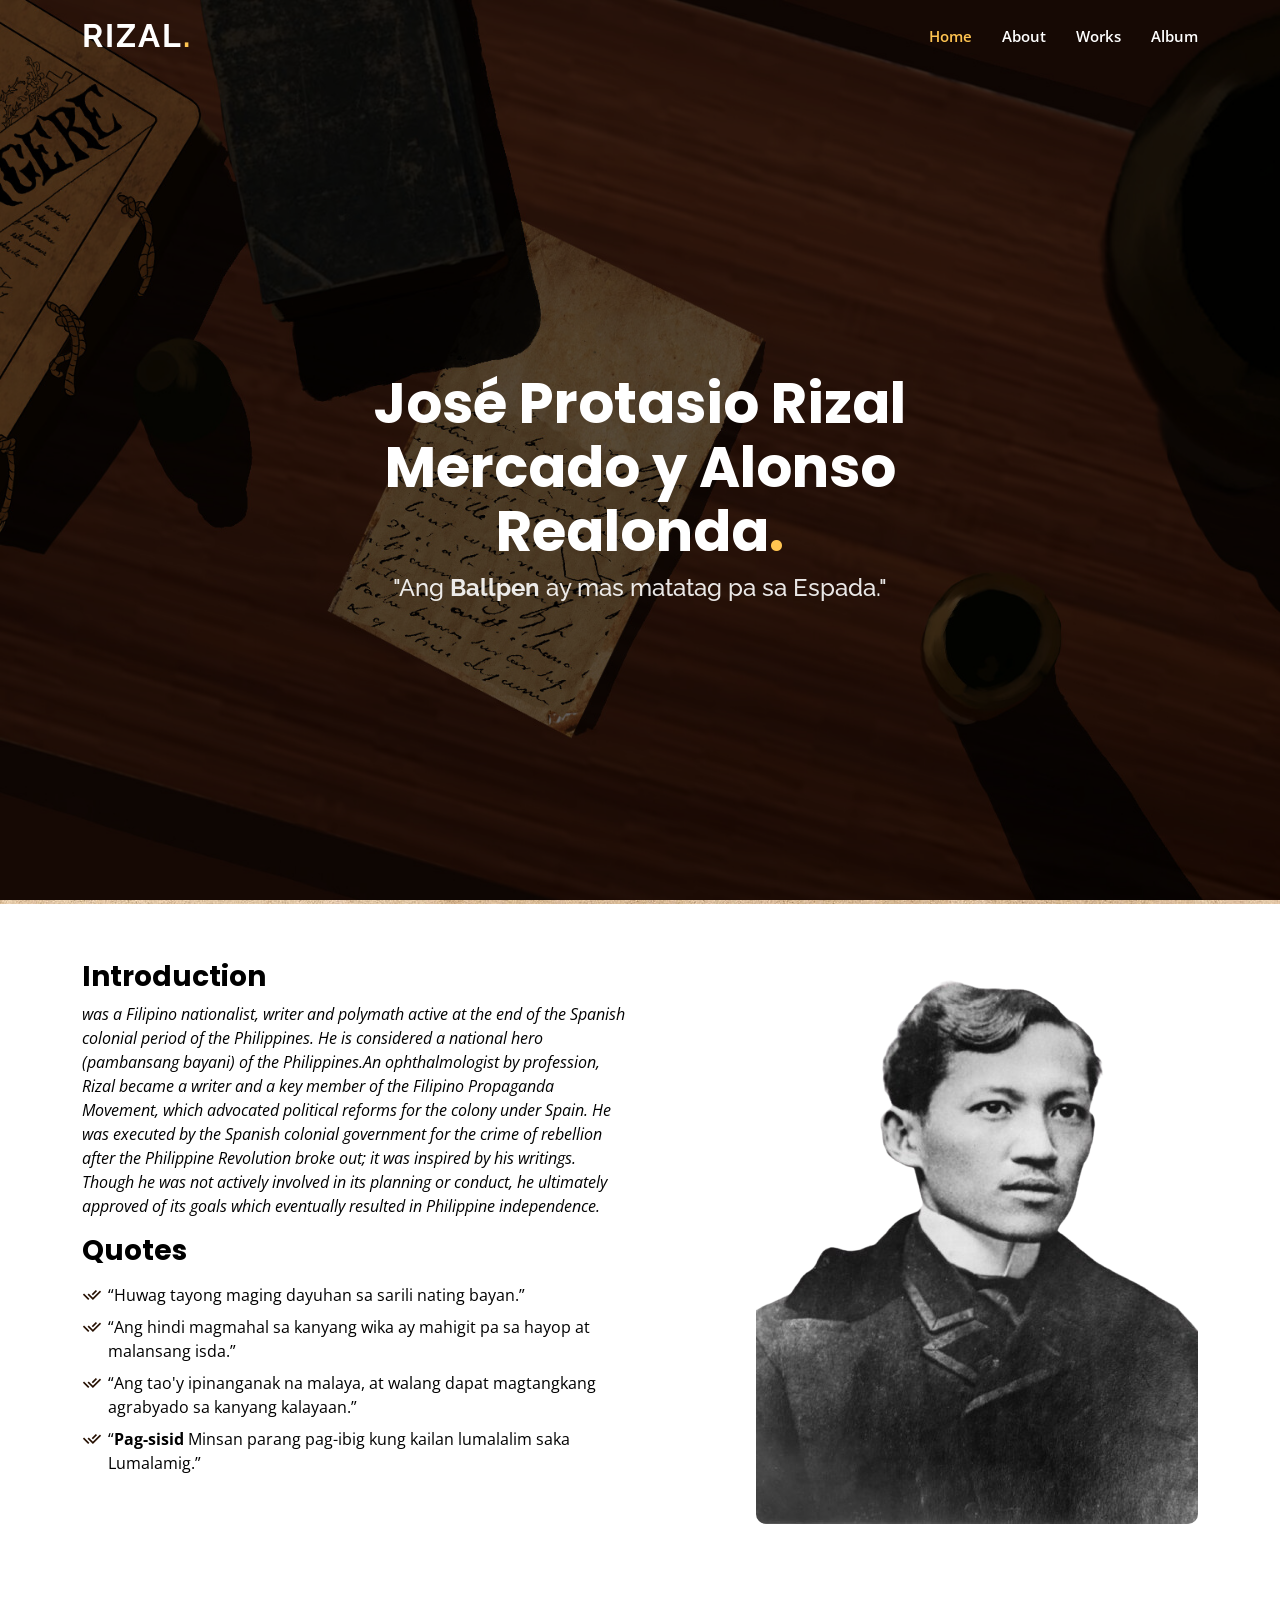
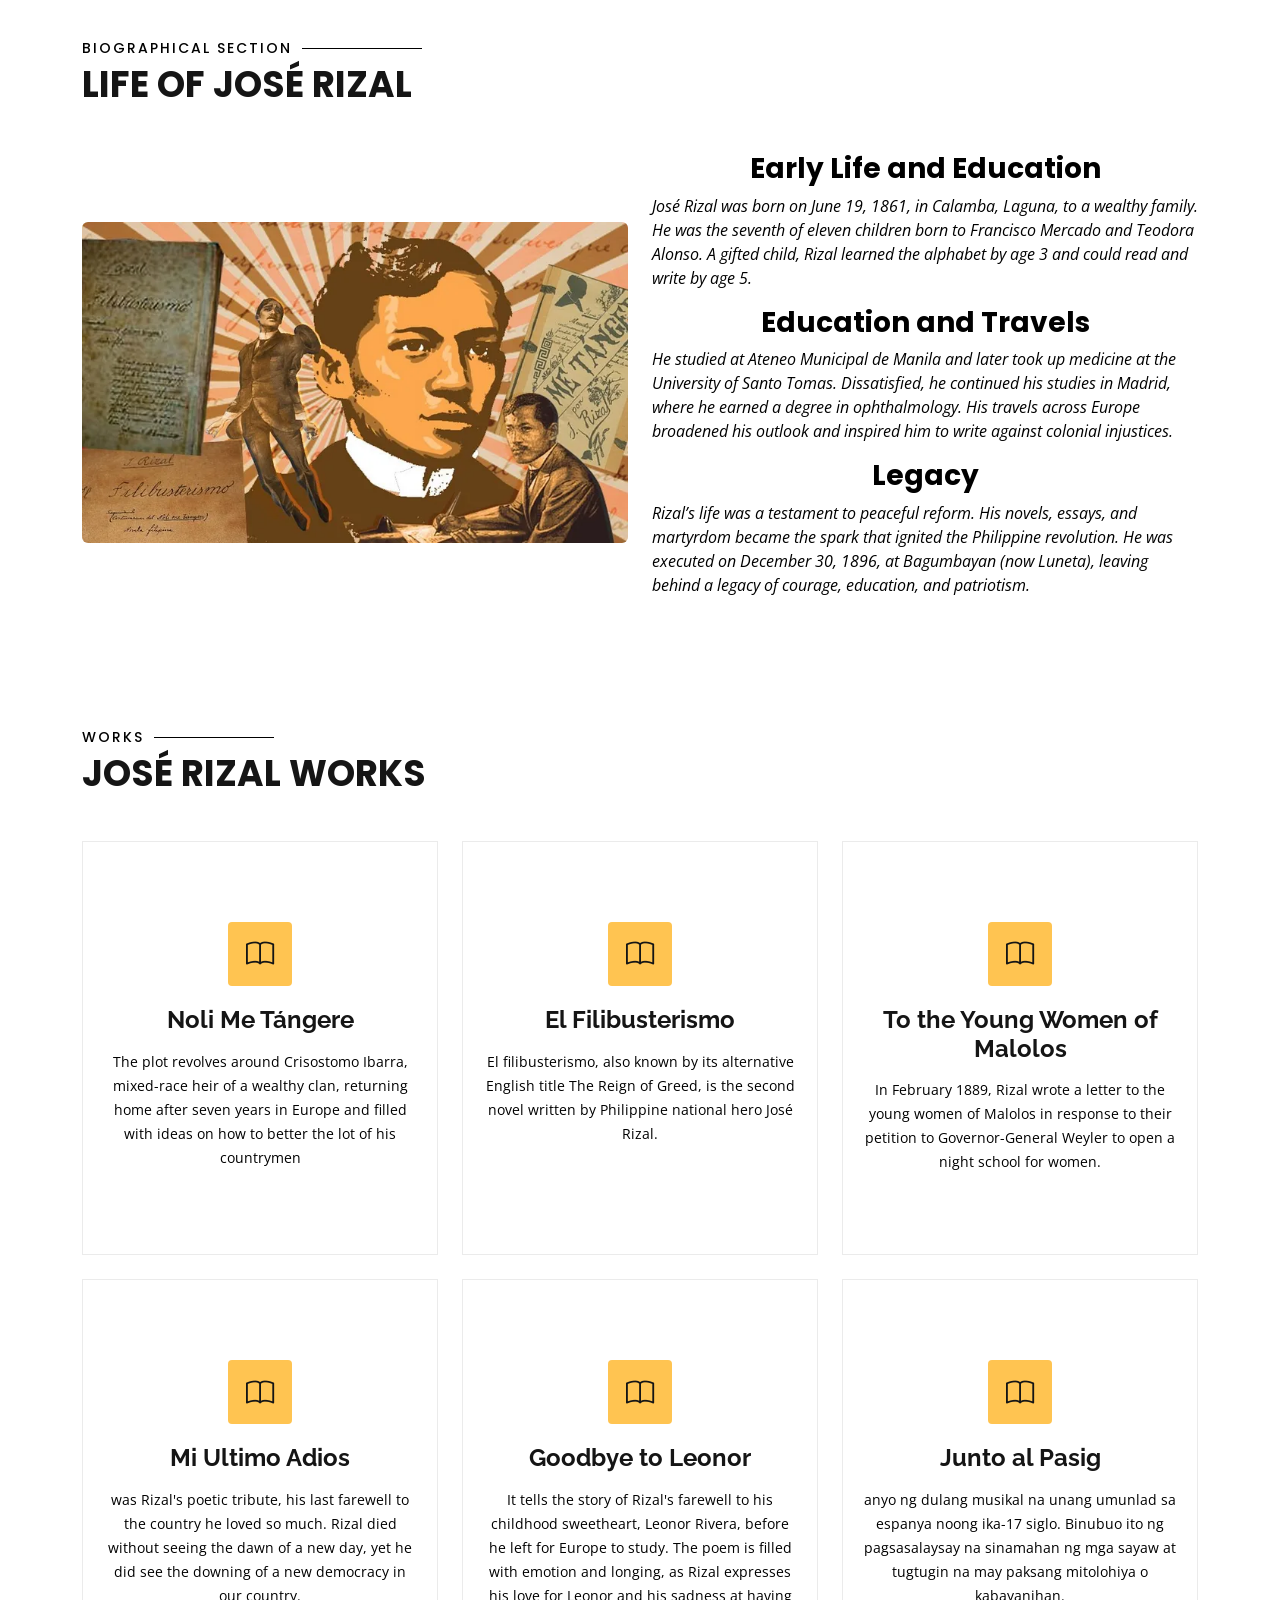
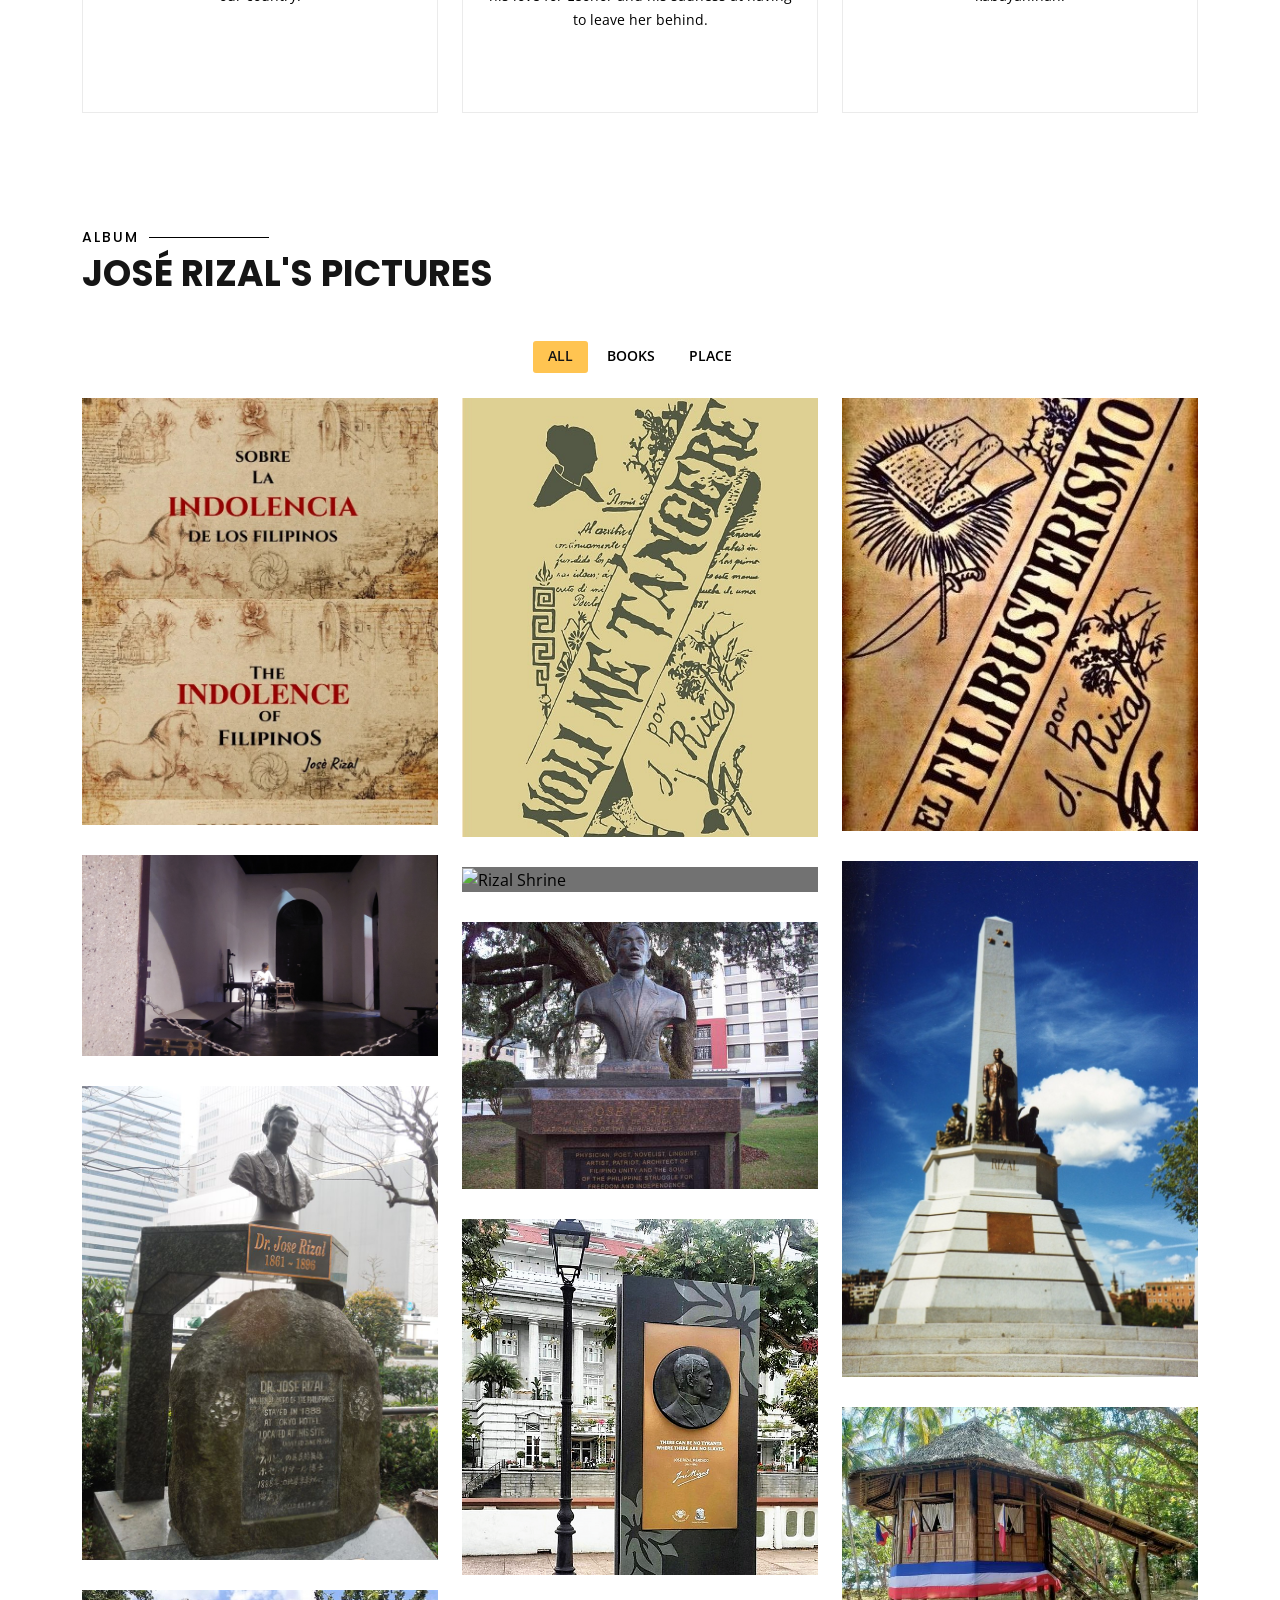
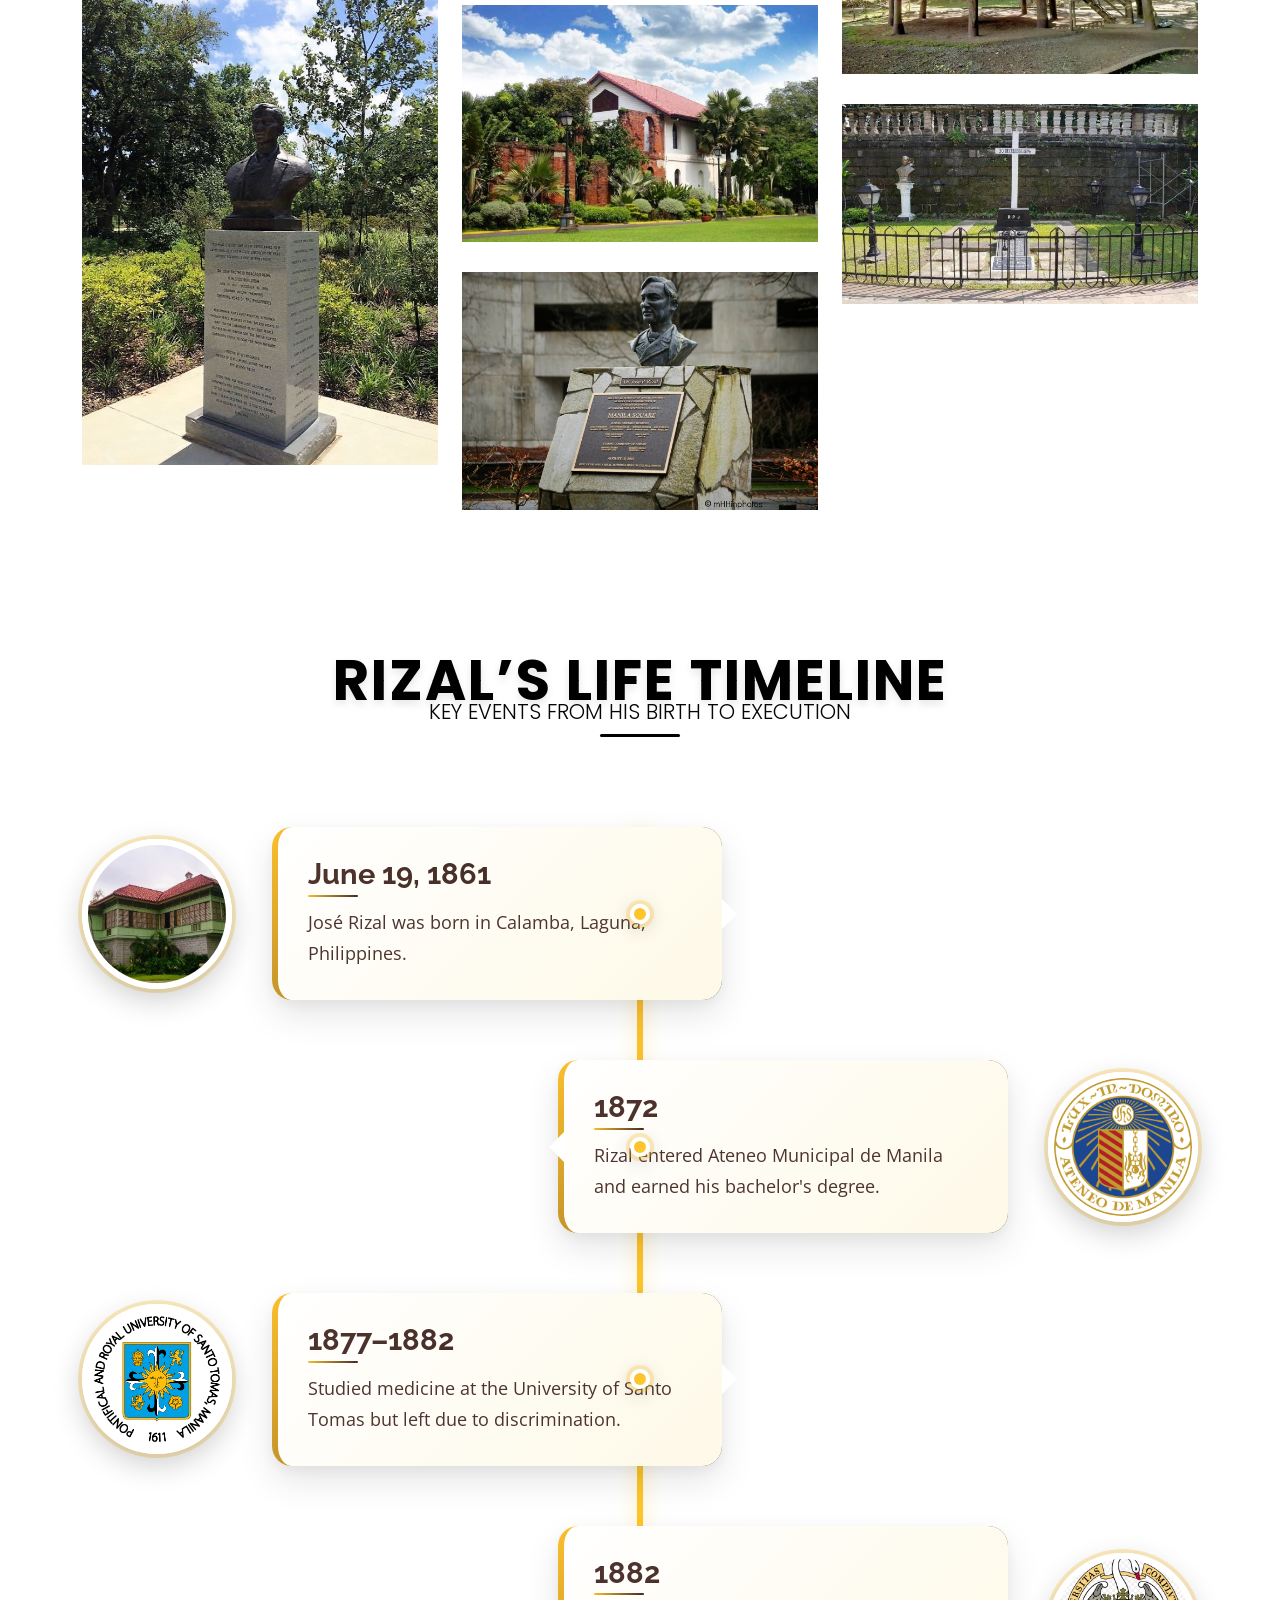
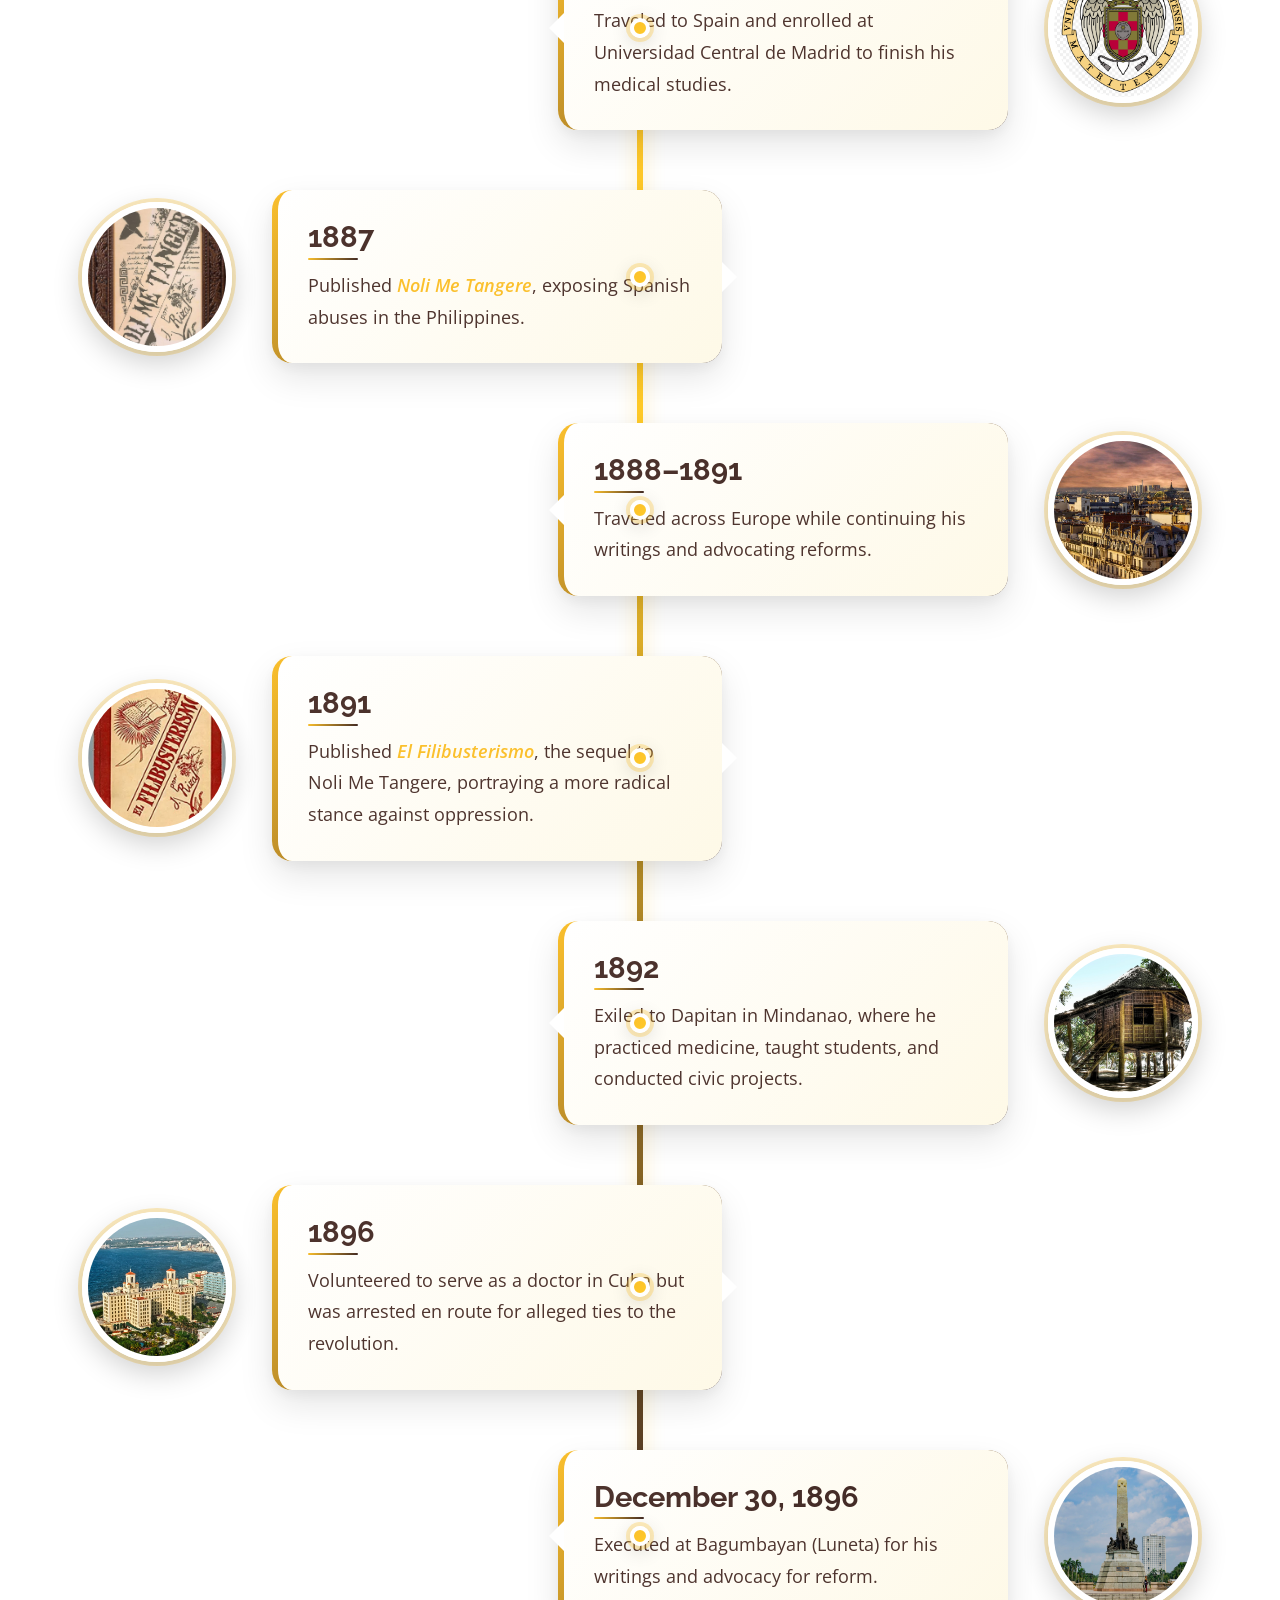
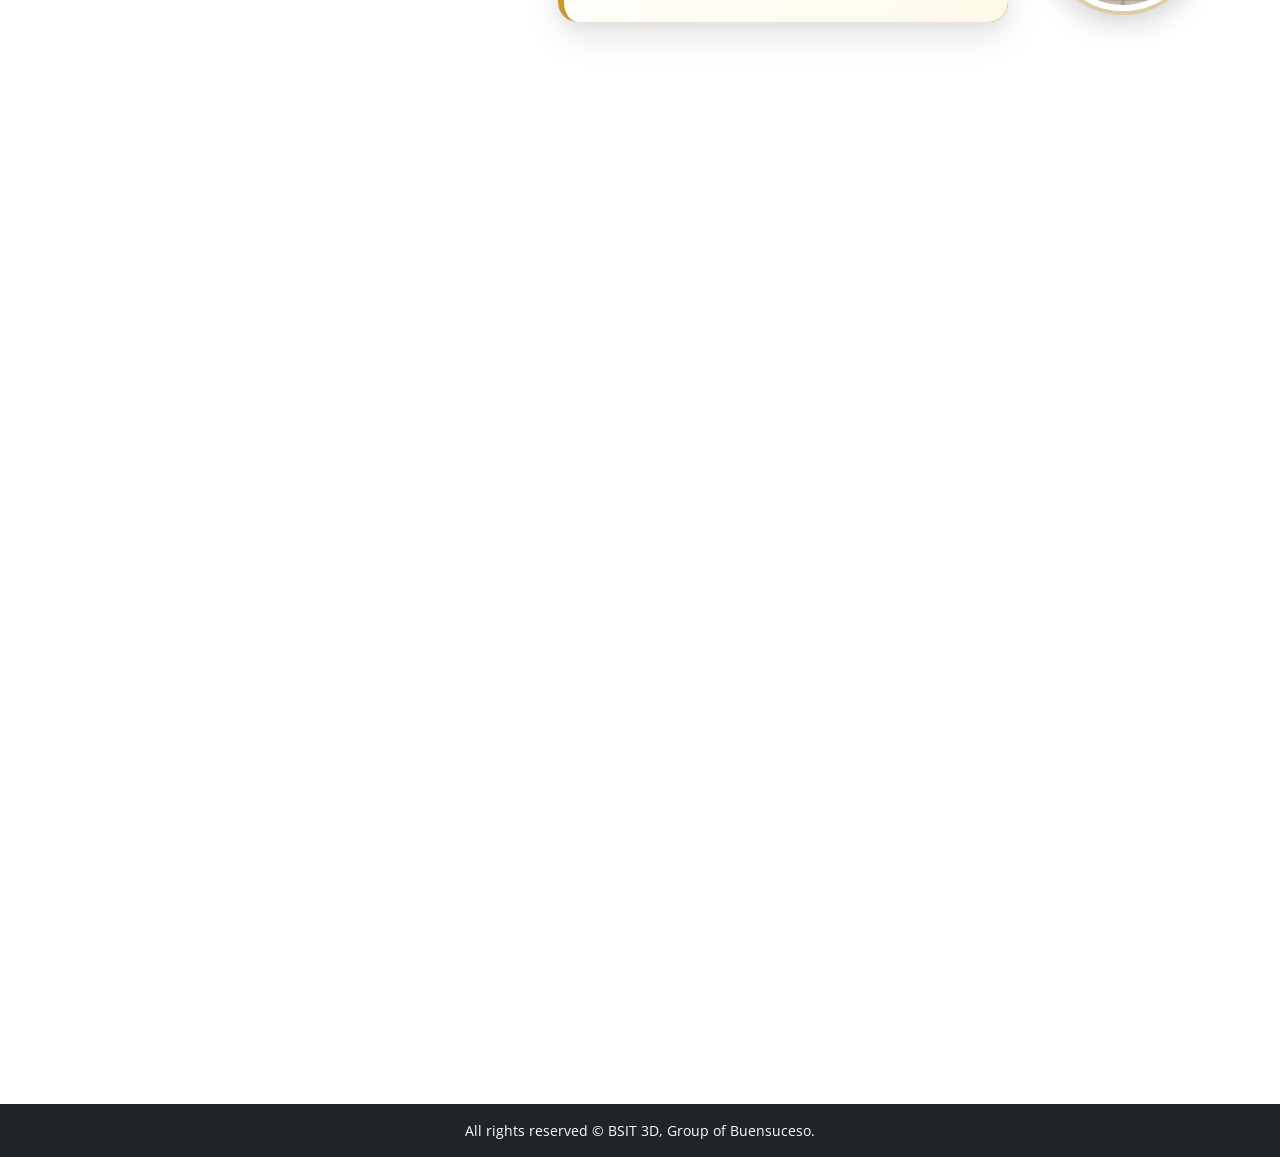
==== index.html @ 0075ffbb "ferdabol" ====
<!DOCTYPE html>
<html lang="en">

<head>
  <meta charset="utf-8">
  <meta content="width=device-width, initial-scale=1.0" name="viewport">

  <title>Rizal</title>
  <meta content="" name="description">
  <meta content="" name="keywords">

  <!-- Favicons -->
  <link href="assets/img/favicon.png" rel="icon">
  <link href="assets/img/apple-touch-icon.png" rel="apple-touch-icon">

  <!-- Google Fonts -->
  <link href="https://fonts.googleapis.com/css?family=Open+Sans:300,300i,400,400i,600,600i,700,700i|Raleway:300,300i,400,400i,500,500i,600,600i,700,700i|Poppins:300,300i,400,400i,500,500i,600,600i,700,700i" rel="stylesheet">

  <!-- Vendor CSS Files -->
  <link href="assets/vendor/aos/aos.css" rel="stylesheet">
  <link href="assets/vendor/bootstrap/css/bootstrap.min.css" rel="stylesheet">
  <link href="assets/vendor/bootstrap-icons/bootstrap-icons.css" rel="stylesheet">
  <link href="assets/vendor/boxicons/css/boxicons.min.css" rel="stylesheet">
  <link href="assets/vendor/glightbox/css/glightbox.min.css" rel="stylesheet">
  <link href="assets/vendor/remixicon/remixicon.css" rel="stylesheet">
  <link href="assets/vendor/swiper/swiper-bundle.min.css" rel="stylesheet">

  <!-- Template Main CSS File -->
  <link href="assets/css/style.css" rel="stylesheet">

 
</head>

<body>

  <!-- ======= Header ======= -->
  <header id="header" class="fixed-top ">
    <div class="container d-flex align-items-center justify-content-lg-between">

      <h1 class="logo me-auto me-lg-0"><a href="index.html">Rizal<span>.</span></a></h1>
      <!-- Uncomment below if you prefer to use an image logo -->
      <!-- <a href="index.html" class="logo me-auto me-lg-0"><img src="assets/img/logo.png" alt="" class="img-fluid"></a>-->

      <nav id="navbar" class="navbar order-last order-lg-0">
        <ul>
          <li><a class="nav-link scrollto active" href="#hero">Home</a></li>
          <li><a class="nav-link scrollto" href="#about">About</a></li>
          <li><a class="nav-link scrollto" href="#services">Works</a></li>
          <li><a class="nav-link scrollto " href="#portfolio">Album</a></li>
        </ul>
        <i class="bi bi-list mobile-nav-toggle"></i>
      </nav><!-- .navbar -->
    </div>
  </header><!-- End Header -->

  <!-- ======= Hero Section ======= -->
  <section id="hero" class="d-flex align-items-center justify-content-center">
    <div class="container" data-aos="fade-up">

      <div class="row justify-content-center" data-aos="fade-up" data-aos-delay="150">
        <div class="col-xl-6 col-lg-8">
          <h1>José Protasio Rizal Mercado y Alonso Realonda<span>.</span></h1>
          <h2>"Ang <strong>Ballpen</strong> ay mas matatag pa sa Espada."</h2>
        </div>
      </div>

      
  </section><!-- End Hero -->

  <main id="main">

    <!-- ======= About Section ======= -->
    <section id="about" class="about">
      <div class="container" data-aos="fade-up">

        <div class="row">
          <div class="col-lg-6 order-1 order-lg-2 about-img" data-aos="fade-left" data-aos-delay="100">
            <img src="assets/img/RIZZal.png" class="img-fluid" alt="">
          </div>
          <div class="col-lg-6 pt-4 pt-lg-0 order-2 order-lg-1 content" data-aos="fade-right" data-aos-delay="100">
            <h3>Introduction</h3>
            <p class="fst-italic">
              was a Filipino nationalist, writer and polymath active at the end of the Spanish colonial period of the Philippines. He is considered a national hero (pambansang bayani) of the Philippines.An ophthalmologist by profession, Rizal became a writer and a key member of the Filipino Propaganda Movement, which advocated political reforms for the colony under Spain.

He was executed by the Spanish colonial government for the crime of rebellion after the Philippine Revolution broke out; it was inspired by his writings. Though he was not actively involved in its planning or conduct, he ultimately approved of its goals which eventually resulted in Philippine independence.
            <h3>Quotes</h3>
</p>
            <ul>
              <li><i class="ri-check-double-line"></i> “Huwag tayong maging dayuhan sa sarili nating bayan.”</li>
              <li><i class="ri-check-double-line"></i> “Ang hindi magmahal sa kanyang wika ay mahigit pa sa hayop at malansang isda.”</li>
              <li><i class="ri-check-double-line"></i> “Ang tao'y ipinanganak na malaya, at walang dapat magtangkang agrabyado sa kanyang kalayaan.”</li>
              <li><i class="ri-check-double-line"></i> “<strong>Pag-sisid</strong> Minsan parang pag-ibig kung kailan lumalalim saka Lumalamig.”</li>
            </ul>
           
          </div>
        </div>

      </div>
    </section><!-- End About Section -->
    <section id="biography" class="biography">
  <div class="container" data-aos="fade-up">

    <div class="section-title">
      <h2>Biographical Section</h2>
      <p>Life of José Rizal</p>
    </div>

    <div class="row align-items-center">
      <div class="col-lg-6" data-aos="fade-right" data-aos-delay="100">
        <img src="assets/img/rezal.webp" class="img-fluid rounded shadow;" style="margin-right:300px;">
      </div>
      <div class="col-lg-6 pt-4 pt-lg-0 content" data-aos="fade-left" data-aos-delay="200">
        <h3 class="h3font">Early Life and Education</h3>
        <p class="fst-italic">
          José Rizal was born on June 19, 1861, in Calamba, Laguna, to a wealthy family. He was the seventh of eleven children born to Francisco Mercado and Teodora Alonso. A gifted child, Rizal learned the alphabet by age 3 and could read and write by age 5.
        </p>

        <h3  class="h3font">Education and Travels</h3>
        <p class="fst-italic">
          He studied at Ateneo Municipal de Manila and later took up medicine at the University of Santo Tomas. Dissatisfied, he continued his studies in Madrid, where he earned a degree in ophthalmology. His travels across Europe broadened his outlook and inspired him to write against colonial injustices.
        </p>

        <h3  class="h3font" >Legacy</h3>
        <p class="fst-italic">
          Rizal’s life was a testament to peaceful reform. His novels, essays, and martyrdom became the spark that ignited the Philippine revolution. He was executed on December 30, 1896, at Bagumbayan (now Luneta), leaving behind a legacy of courage, education, and patriotism.
        </p>
      </div>
    </div>
  </div>
</section><!-- End Biography Section -->

    <!-- ======= Clients Section ======= -->
    <!-- End Clients Section -->

    <!-- ======= Features Section ======= -->
   

    <!-- ======= Services Section ======= -->
    <section id="services" class="services">
      <div class="container" data-aos="fade-up">

        <div class="section-title">
          <h2>Works</h2>
          <p>José Rizal Works</p>
        </div>

        <div class="row">
          <div class="col-lg-4 col-md-6 d-flex align-items-stretch" data-aos="zoom-in" data-aos-delay="100">
            <div class="icon-box">
              <div class="icon"><i class="bi bi-book"></i></div>
              <h4><a href="">Noli Me Tángere</a></h4>
              <p>The plot revolves around Crisostomo Ibarra, mixed-race heir of a wealthy clan, returning home after seven years in Europe and filled with ideas on how to better the lot of his countrymen</p>
            </div>
          </div>

          <div class="col-lg-4 col-md-6 d-flex align-items-stretch mt-4 mt-md-0" data-aos="zoom-in" data-aos-delay="200">
            <div class="icon-box">
              <div class="icon"><i class="bi bi-book"></i></div>
              <h4><a href="">El Filibusterismo</a></h4>
              <p>El filibusterismo, also known by its alternative English title The Reign of Greed, is the second novel written by Philippine national hero José Rizal.</p>
            </div>
          </div>

          <div class="col-lg-4 col-md-6 d-flex align-items-stretch mt-4 mt-lg-0" data-aos="zoom-in" data-aos-delay="300">
            <div class="icon-box">
              <div class="icon"><i class="bi bi-book"></i></div>
              <h4><a href="">To the Young Women of Malolos</a></h4>
              <p>In February 1889, Rizal wrote a letter to the young women of Malolos in response to their petition to Governor-General Weyler to open a night school for women.</p>
            </div>
          </div>

          <div class="col-lg-4 col-md-6 d-flex align-items-stretch mt-4" data-aos="zoom-in" data-aos-delay="100">
            <div class="icon-box">
              <div class="icon"><i class="bi bi-book"></i></div>
              <h4><a href="">Mi Ultimo Adios</a></h4>
              <p>was Rizal's poetic tribute, his last farewell to the country he loved so much. Rizal died without seeing the dawn of a new day, yet he did see the downing of a new democracy in our country.</p>
            </div>
          </div>

          <div class="col-lg-4 col-md-6 d-flex align-items-stretch mt-4" data-aos="zoom-in" data-aos-delay="200">
            <div class="icon-box">
              <div class="icon"><i class="bi bi-book"></i></i></div>
              <h4><a href="">Goodbye to Leonor</a></h4>
              <p>It tells the story of Rizal's farewell to his childhood sweetheart, Leonor Rivera, before he left for Europe to study. The poem is filled with emotion and longing, as Rizal expresses his love for Leonor and his sadness at having to leave her behind.</p>
            </div>
          </div>

          <div class="col-lg-4 col-md-6 d-flex align-items-stretch mt-4" data-aos="zoom-in" data-aos-delay="300">
            <div class="icon-box">
              <div class="icon"><i class="bi bi-book"></i></div>
              <h4><a href="">Junto al Pasig</a></h4>
              <p>anyo ng dulang musikal na unang umunlad sa espanya noong ika-17 siglo. Binubuo ito ng pagsasalaysay na sinamahan ng mga sayaw at tugtugin na may paksang mitolohiya o kabayanihan.</p>
            </div>
          </div>

        </div>

      </div>
    </section><!-- End Services Section -->



    <!-- ======= Portfolio Section ======= -->
    <section id="portfolio" class="portfolio">
      <div class="container" data-aos="fade-up">

        <div class="section-title">
          <h2>Album</h2>
          <p>José Rizal's Pictures</p>
        </div>

        <div class="row" data-aos="fade-up" data-aos-delay="100">
          <div class="col-lg-12 d-flex justify-content-center">
            <ul id="portfolio-flters">
              <li data-filter="*" class="filter-active">All</li>
              <li data-filter=".filter-app">Books</li>
              <li data-filter=".filter-card">PLace</li>
             
            </ul>
          </div>
        </div>

        <div class="row portfolio-container" data-aos="fade-up" data-aos-delay="200">

          <div class="col-lg-4 col-md-6 portfolio-item filter-app">
            <div class="portfolio-wrap">
              <img src="assets/img/portfolio/indo3.jpg" class="img-fluid" alt="">
              <div class="portfolio-info">
                <span class="portfolio-hover-text">The Indolence of Filipino</span>
                <div class="portfolio-links">
                  <a href="assets/img/portfolio/elfi.jpg" data-gallery="portfolioGallery" </a>
                  <a href="portfolio-details.html" title="More Details"></a>
                </div>
              </div>
            </div>
          </div>

          

          <div class="col-lg-4 col-md-6 portfolio-item filter-app">
            <div class="portfolio-wrap">
              <img src="assets/img/portfolio/noli.jpg" class="img-fluid" alt="">
              <div class="portfolio-info">
                <span class="portfolio-hover-text">Noli Me Tángere</span>
                <div class="portfolio-links">
                  <a href="assets/img/portfolio/noli.jpg" ></a> 
                  <a href="portfolio-details.html" title="More Details"></a>
                </div>
              </div>
            </div>
          </div>

         

          

          <div class="col-lg-4 col-md-6 portfolio-item filter-app">
            <div class="portfolio-wrap">
              <img src="assets/img/portfolio/elfi.jpg" class="img-fluid" alt="">
              <div class="portfolio-info">
                <span class="portfolio-hover-text">El filibusterismo</span>
                <div class="portfolio-links">
                  <a href="assets/img/portfolio/elfi.jpg"></a>
                  <a href="portfolio-details.html" title="More Details"></a>
                </div>
              </div>
            </div>
          </div>

          
          
  <!------------------------------------------------PLACE SECTION -------------------------------------->
          <div class="col-lg-4 col-md-6 portfolio-item filter-card">
            <div class="portfolio-wrap">
              <img src="assets/img/places/fort santiago.jpg" class="img-fluid" alt="">
              <div class="portfolio-info">
                <span class="portfolio-hover-text">Fort Santiago&nbsp;</span>
                <div class="portfolio-links">
                  <a href="fortSantiagoModal" data-bs-toggle="modal" data-bs-target="#fortSantiagoModal" title="More Details">
                  <i class="bi bi-info-circle" style="font-size: 2rem; color: #fff;"></i>
                  </a>
                </div>
              </div>
            </div>
          </div>

            <div class="col-lg-4 col-md-6 portfolio-item filter-card">
            <div class="portfolio-wrap">
              <img src="assets/img/places/luneta.jpg" class="img-fluid" alt="Rizal Shrine">
              <div class="portfolio-info">
                <span class="portfolio-hover-text">Luneta Park&nbsp;</span>
                <div class="portfolio-links">
                  <a href="fortSantiagoModal" data-bs-toggle="modal" data-bs-target="#fortSantiagoModal" title="More Details">
                  <i class="bi bi-info-circle" style="font-size: 2rem; color: #fff;"></i>
                  <a href="assets/img/portfolio/your-second-image.jpg" data-gallery="portfolioGallery"></a>
                  <a href="portfolio-details.html" title="More Details"></a>
                </div>
              </div>
            </div>
            </div>

            <div class="col-lg-4 col-md-6 portfolio-item filter-card">
            <div class="portfolio-wrap">
              <img src="assets/img/places/Rizal_Shrine_Calamba_2023.jpg" class="img-fluid" alt="Rizal Shrine">
              <div class="portfolio-info">
                <span class="portfolio-hover-text">Rizal Shrine in Calamba&nbsp;</span>
                <div class="portfolio-links">
                  <a href="fortSantiagoModal" data-bs-toggle="modal" data-bs-target="#fortSantiagoModal" title="More Details">
                  <i class="bi bi-info-circle" style="font-size: 2rem; color: #fff;"></i>
                  <a href="" data-gallery="portfolioGallery"></a>
                  <a href="portfolio-details.html" title="More Details"></a>
                </div>
              </div>
            </div>
            </div>

            <div class="col-lg-4 col-md-6 portfolio-item filter-card">
            <div class="portfolio-wrap">
              <img src="assets/img/places/Rizal-bust-in-OrlandoFlorida.jpg" class="img-fluid" alt="Rizal Shrine">
              <div class="portfolio-info">
                <span class="portfolio-hover-text">Rizal Monument in Oralando Florida&nbsp;</span>
                <div class="portfolio-links">
                  <a href="fortSantiagoModal" data-bs-toggle="modal" data-bs-target="#fortSantiagoModal" title="More Details">
                  <i class="bi bi-info-circle" style="font-size: 2rem; color: #fff;"></i>
                  <a href="assets/img/portfolio/your-second-image.jpg" data-gallery="portfolioGallery"></a>
                  <a href="portfolio-details.html" title="More Details"></a>
                </div>
              </div>
            </div>
            </div>

          <div class="col-lg-4 col-md-6 portfolio-item filter-card">
              <div class="portfolio-wrap">
                <img src="assets/img/places/Rizal-monument-in-HibiyaPark-TokyoJapan.jpg" class="img-fluid" alt="Rizal Shrine">
                  <div class="portfolio-info">
                    <span class="portfolio-hover-text">Rizal Monument in Japan&nbsp;</span>
                      <div class="portfolio-links">
                        <a href="fortSantiagoModal" data-bs-toggle="modal" data-bs-target="#fortSantiagoModal" title="More Details">
                  <i class="bi bi-info-circle" style="font-size: 2rem; color: #fff;"></i>
                        <a href="assets/img/portfolio/your-second-image.jpg" data-gallery="portfolioGallery"></a>
                          <a href="portfolio-details.html" title="More Details"></a>
                      </div>
                    </div>
                </div>
           </div>
           
          <div class="col-lg-4 col-md-6 portfolio-item filter-card">
              <div class="portfolio-wrap">
                <img src="assets/img/places/Rizal-monument-in-Singapore.png" class="img-fluid" alt="Rizal Shrine">
                  <div class="portfolio-info">
                    <span class="portfolio-hover-text">Rizal Monument in Singapore&nbsp;</span>
                      <div class="portfolio-links">
                        <a href="fortSantiagoModal" data-bs-toggle="modal" data-bs-target="#fortSantiagoModal" title="More Details">
                  <i class="bi bi-info-circle" style="font-size: 2rem; color: #fff;"></i>
                        <a href="assets/img/portfolio/your-second-image.jpg" data-gallery="portfolioGallery"></a>
                          <a href="portfolio-details.html" title="More Details"></a>
                      </div>
                    </div>
                </div>
           </div>
          <div class="col-lg-4 col-md-6 portfolio-item filter-card">
              <div class="portfolio-wrap">
                <img src="assets/img/places/dapitan museo.jpg" class="img-fluid" alt="Rizal Shrine">
                  <div class="portfolio-info">
                    <span class="portfolio-hover-text">Rizal Museum in Dapitan&nbsp;</span>
                      <div class="portfolio-links">
                        <a href="dapitan" data-bs-toggle="modal" data-bs-target="#dapitanModal" title="More Details">
                  <i class="bi bi-info-circle" style="font-size: 2rem; color: #fff;"></i>
                        <a href="assets/img/portfolio/your-second-image.jpg" data-gallery="portfolioGallery"></a>
                          <a href="portfolio-details.html" title="More Details"></a>
                      </div>
                    </div>
                </div>
           </div>
           
          <div class="col-lg-4 col-md-6 portfolio-item filter-card">
              <div class="portfolio-wrap">
                <img src="assets/img/places/Herman-ParkHoustonTexas.-660x880.jpg" class="img-fluid" alt="Rizal Shrine">
                  <div class="portfolio-info">
                    <span class="portfolio-hover-text">Herman Park in Houston Texas&nbsp;</span>
                      <div class="portfolio-links">
                        <a href="fortSantiagoModal" data-bs-toggle="modal" data-bs-target="#fortSantiagoModal" title="More Details">
                  <i class="bi bi-info-circle" style="font-size: 2rem; color: #fff;"></i>
                        <a href="assets/img/portfolio/your-second-image.jpg" data-gallery="portfolioGallery"></a>
                          <a href="portfolio-details.html" title="More Details"></a>
                      </div>
                    </div>
                </div>
           </div>
          <div class="col-lg-4 col-md-6 portfolio-item filter-card">
              <div class="portfolio-wrap">
                <img src="assets/img/places/rizal museo in fort santiago.jpg" class="img-fluid" alt="Rizal Shrine">
                  <div class="portfolio-info">
                    <span class="portfolio-hover-text">Rizal Museum in Fort Santiago&nbsp;</span>
                      <div class="portfolio-links">
                        <a href="fortSantiagoModal" data-bs-toggle="modal" data-bs-target="#fortSantiagoModal" title="More Details">
                  <i class="bi bi-info-circle" style="font-size: 2rem; color: #fff;"></i>
                        <a href="assets/img/portfolio/your-second-image.jpg" data-gallery="portfolioGallery"></a>
                          <a href="portfolio-details.html" title="More Details"></a>
                      </div>
                    </div>
                </div>
           </div>
          <div class="col-lg-4 col-md-6 portfolio-item filter-card">
              <div class="portfolio-wrap">
                <img src="assets/img/places/paco park rizal marker.jpg" class="img-fluid" alt="Rizal Shrine">
                  <div class="portfolio-info">
                    <span class="portfolio-hover-text">Paco Park Rizal&nbsp;</span>
                      <div class="portfolio-links">
                        <a href="fortSantiagoModal" data-bs-toggle="modal" data-bs-target="#fortSantiagoModal" title="More Details">
                  <i class="bi bi-info-circle" style="font-size: 2rem; color: #fff;"></i>
                        <a href="assets/img/portfolio/your-second-image.jpg" data-gallery="portfolioGallery"></a>
                          <a href="portfolio-details.html" title="More Details"></a>
                      </div>
                    </div>
                </div>
           </div>
          <div class="col-lg-4 col-md-6 portfolio-item filter-card">
              <div class="portfolio-wrap">
                <img src="assets/img/places/Juneau-Head-StatueManila-Square-in-Alaska-660x442.jpg" class="img-fluid" alt="Rizal Shrine">
                  <div class="portfolio-info">
                    <span class="portfolio-hover-text">Rizal Monument in Alaska&nbsp;</span>
                      <div class="portfolio-links">
                        <a href="fortSantiagoModal" data-bs-toggle="modal" data-bs-target="#fortSantiagoModal" title="More Details">
                  <i class="bi bi-info-circle" style="font-size: 2rem; color: #fff;"></i>
                        <a href="assets/img/portfolio/your-second-image.jpg" data-gallery="portfolioGallery"></a>
                          <a href="portfolio-details.html" title="More Details"></a>
                      </div>
                    </div>
                </div>
           </div>




      </div>
    </section><!-- End Portfolio Section -->

    <!-- ======= Timeline Section ======= -->
  <section id="timeline" class="timeline-section">
    <div class="container">
      <div class="section-title">
        <h6>Rizal’s Life Timeline</h6>
        <p>Key events from his birth to execution</p>
      </div>

      <div class="timeline">

        <div class="timeline-item">
          <div class="timeline-img">
            <img src="assets/img/imgrizal-birth.JPG" alt="Calamba, Laguna">
          </div>
          <div class="timeline-content">
            <h3>June 19, 1861</h3>
            <p>José Rizal was born in Calamba, Laguna, Philippines.</p>
          </div>
        </div>

        <div class="timeline-item">
          <div class="timeline-img">
            <img src="assets/img/ateneo.png" alt="Ateneo">
          </div>
          <div class="timeline-content">
            <h3>1872</h3>
            <p>Rizal entered Ateneo Municipal de Manila and earned his bachelor's degree.</p>
          </div>
        </div>

        <div class="timeline-item">
          <div class="timeline-img">
            <img src="assets/img/santo tomas.png" alt="UST">
          </div>
          <div class="timeline-content">
            <h3>1877–1882</h3>
            <p>Studied medicine at the University of Santo Tomas but left due to discrimination.</p>
          </div>
        </div>

        <div class="timeline-item">
          <div class="timeline-img">
            <img src="assets/img/univerisdad de madrid.png" alt="Madrid">
          </div>
          <div class="timeline-content">
            <h3>1882</h3>
            <p>Traveled to Spain and enrolled at Universidad Central de Madrid to finish his medical studies.</p>
          </div>
        </div>

        <div class="timeline-item">
          <div class="timeline-img">
            <img src="assets/img/noli me tangere.jpg" alt="Noli Me Tangere">
          </div>
          <div class="timeline-content">
            <h3>1887</h3>
            <p>Published <em>Noli Me Tangere</em>, exposing Spanish abuses in the Philippines.</p>
          </div>
        </div>

        <div class="timeline-item">
          <div class="timeline-img">
            <img src="assets/img/europe travel.jpg" alt="Europe">
          </div>
          <div class="timeline-content">
            <h3>1888–1891</h3>
            <p>Traveled across Europe while continuing his writings and advocating reforms.</p>
          </div>
        </div>

        <div class="timeline-item">
          <div class="timeline-img">
            <img src="assets/img/el filibusterismo book.webp" alt="El Fili">
          </div>
          <div class="timeline-content">
            <h3>1891</h3>
            <p>Published <em>El Filibusterismo</em>, the sequel to Noli Me Tangere, portraying a more radical stance against oppression.</p>
          </div>
        </div>

        <div class="timeline-item">
          <div class="timeline-img">
            <img src="assets/img/dapitan.jpg" alt="Dapitan">
          </div>
          <div class="timeline-content">
            <h3>1892</h3>
            <p>Exiled to Dapitan in Mindanao, where he practiced medicine, taught students, and conducted civic projects.</p>
          </div>
        </div>

        <div class="timeline-item">
          <div class="timeline-img">
            <img src="assets/img/cuba.webp" alt="Cuba Mission">
          </div>
          <div class="timeline-content">
            <h3>1896</h3>
            <p>Volunteered to serve as a doctor in Cuba but was arrested en route for alleged ties to the revolution.</p>
          </div>
        </div>

        <div class="timeline-item">
          <div class="timeline-img">
            <img src="assets/img/rizal park.jpg" alt="Execution">
          </div>
          <div class="timeline-content">
            <h3>December 30, 1896</h3>
            <p>Executed at Bagumbayan (Luneta) for his writings and advocacy for reform.</p>
          </div>
        </div>

      </div>
    </div>
  </section>

<!-- ======= End Timeline Section ======= -->

<!-- ======= Interview and Opinions Section ======= -->
  <section id="interview-opinions" class="interview-opinions">
    <div class="container" data-aos="fade-up">

      <div class="section-title">
        <h2>Opinions</h2>
        <p>Opinions about José Rizal</p>
      </div>

      <div class="quotes">
        <div class="quote">
          <p>"Rizal was not a saint, nor a myth he was a man. Understanding his humanity makes him more relatable and real to Filipinos today."</p>
          <cite>— Dr. Ambeth Ocampo, Historian and Rizal expert</cite>
        </div>

        <div class="quote">
          <p>"Rizal was a revolutionary, not in the way of arms, but in the way of thinking. He sought to change the system through moral and intellectual reform"</p>
          <cite>— Dr. Floro Quibuyen, Rizal researcher</cite>
        </div>

        <div class="quote">
          <p>"Rizal’s writings spoke to the elite, but the revolution was fueled by the masses whose interpretation of his ideas was different."</p>
          <cite>— Dr. Reynaldo Ileto, Historian and author of Pasyon and Revolution</cite>
        </div>

        <div class="quote">
          <p>“Rizal should be interpreted through Filipino values and culture, not Western standards. His choices reflect loob (inner self) and pakikipagkapwa (shared identity).”</p>
          <cite>— Dr. Virgilio Enriquez, Father of Filipino Psychology (Sikolohiyang Pilipino)</cite>
        </div>

        <div class="quote">
          <p>“Rizal never stopped believing in the capacity of Filipinos to govern themselves, even if he was not in favor of a bloody revolution."</p>
          <cite>— Dr. John N. Schumacher, S.J., Jesuit historian and Rizal biographer</cite>
        </div>
        
        <div class="quote">
          <p>"Rizal was a thinker who rooted his nationalism in the Filipino worldview."</p>
          <cite>— Zeus A. Salazar, Father of Pantayong Pananaw</cite>
        </div>
      </div>
    </div>
  </section>

<!-- ======= End Interview and Opinions Section ======= -->

<!-- ======= Interactive/Quiz Section ======= -->

<!-- ======= Interactive/Quiz Section Code Here ======= -->

<!-- ======= End Interactive/Quiz Section ======= -->


<!-- ======= Reference Section ======= -->

<!-- ======= Reference Section Code Here ======= -->

<!-- ======= End Reference Section ======= -->

  </main><!-- End Main Content -->

  
  <footer id="footer" class="footer bg-dark text-white py-3">
    <div class="container text-center">
      <span>All rights reserved &copy; BSIT 3D, Group of Buensuceso.</span>
    </div>
  </footer>

  <div id="preloader"></div>
  <a href="#" class="back-to-top d-flex align-items-center justify-content-center"><i class="bi bi-arrow-up-short"></i></a>


  <script src="assets/vendor/purecounter/purecounter_vanilla.js"></script>
  <script src="assets/vendor/aos/aos.js"></script>
  <script src="assets/vendor/bootstrap/js/bootstrap.bundle.min.js"></script>
  <script src="assets/vendor/glightbox/js/glightbox.min.js"></script>
  <script src="assets/vendor/isotope-layout/isotope.pkgd.min.js"></script>
  <script src="assets/vendor/swiper/swiper-bundle.min.js"></script>
  <script src="assets/vendor/php-email-form/validate.js"></script>


  <script src="assets/js/main.js"></script>

  <!-- Modal for Fort Santiago -->
<div class="modal fade" id="fortSantiagoModal" tabindex="-1" aria-labelledby="fortSantiagoModalLabel" aria-hidden="true">
  <div class="modal-dialog modal-dialog-centered">
    <div class="modal-content">
      <div class="modal-header">
        <h5 class="modal-title" id="fortSantiagoModalLabel">Fort Santiago</h5>
        <button type="button" class="btn-close" data-bs-dismiss="modal" aria-label="Close"></button>
      </div>
      <div class="modal-body text-center">
        <img src="assets/img/places/fort santiago.jpg" class="img-fluid mb-3" alt="Fort Santiago">
        <p>
          Fort Santiago is a historic citadel located in Intramuros, Manila. It served as a defense fortress during the Spanish colonial period and is famously known as the prison cell of Dr. José Rizal before his execution in 1896.
        </p>
      </div>
    </div>
  </div>
</div>
      
<div class="modal fade" id="dapitan" tabindex="-1" aria-labelledby="dapitanModalLabel" aria-hidden="true">
  <div class="modal-dialog modal-dialog-centered">
    <div class="modal-content">
      <div class="modal-header">
        <h5 class="modal-title" id="dapitanModalLabel">Rizal Museum in Dapitan</h5>
        <button type="button" class="btn-close" data-bs-dismiss="modal" aria-label="Close"></button>
      </div>
      <div class="modal-body text-center">
        <img src="assets/img/places/fort santiago.jpg" class="img-fluid mb-3" alt="Fort Santiago">
        <p>
          The Rizal Museum in Dapitan, Zamboanga del Norte, is a historical landmark located within the José Rizal Memorial Protected Landscape. This 439-hectare site served as the place of exile for Dr. José Rizal from 1892 to 1896. Today, it stands as a tribute to his legacy and contributions to the Filipino people. The museum complex features reconstructed structures such as Rizal’s main residence, known as Casa Residencia, along with Casa Redonda (his clinic and student dormitory), Casa Cuadrada (a workshop and additional dormitory), and the Casitas de Salud (huts for male and female patients). Other notable installations include a kitchen, henhouse, dam, aqueduct, and an amphitheater, showcasing Rizal’s ingenuity in medicine, architecture, and community development.

At the heart of the complex is the Rizaliana Museum, built in 1971 and renovated in 2016, which houses a collection of Rizal’s personal belongings, letters, clothing, and teaching materials. The museum is divided into four thematic galleries: “Exile to Dapitan,” “Rizal’s Scientific and Artistic Pursuits,” “Memories of Dapitan,” and “Road to Martyrdom.” These galleries provide an in-depth look at Rizal’s intellectual and humanitarian activities during his exile. The site also includes the iconic Mi Retiro Rock by the shoreline, a quiet spot where Rizal wrote his poem “Mi Retiro” and spent time with Josephine Bracken.

Surrounded by lush greenery and overlooking the serene Dapitan Bay, the museum and its surroundings offer visitors a peaceful and reflective experience. It highlights Rizal not only as a national hero but also as a doctor, teacher, artist, scientist, and community leader. The Rizal Museum in Dapitan is open from Tuesday to Sunday, 8:00 AM to 4:00 PM, and serves as a powerful reminder of Rizal’s enduring influence and dedication to the betterment of the Filipino people.
        </p>
      </div>
    </div>
  </div>
</div>
      
<div class="modal fade" id="fortSantiagoModal" tabindex="-1" aria-labelledby="fortSantiagoModalLabel" aria-hidden="true">
  <div class="modal-dialog modal-dialog-centered">
    <div class="modal-content">
      <div class="modal-header">
        <h5 class="modal-title" id="fortSantiagoModalLabel">Fort Santiago</h5>
        <button type="button" class="btn-close" data-bs-dismiss="modal" aria-label="Close"></button>
      </div>
      <div class="modal-body text-center">
        <img src="assets/img/places/fort santiago.jpg" class="img-fluid mb-3" alt="Fort Santiago">
        <p>
          Fort Santiago is a historic citadel located in Intramuros, Manila. It served as a defense fortress during the Spanish colonial period and is famously known as the prison cell of Dr. José Rizal before his execution in 1896.
        </p>
      </div>
    </div>
  </div>
</div>
      
<div class="modal fade" id="fortSantiagoModal" tabindex="-1" aria-labelledby="fortSantiagoModalLabel" aria-hidden="true">
  <div class="modal-dialog modal-dialog-centered">
    <div class="modal-content">
      <div class="modal-header">
        <h5 class="modal-title" id="fortSantiagoModalLabel">Fort Santiago</h5>
        <button type="button" class="btn-close" data-bs-dismiss="modal" aria-label="Close"></button>
      </div>
      <div class="modal-body text-center">
        <img src="assets/img/places/fort santiago.jpg" class="img-fluid mb-3" alt="Fort Santiago">
        <p>
          Fort Santiago is a historic citadel located in Intramuros, Manila. It served as a defense fortress during the Spanish colonial period and is famously known as the prison cell of Dr. José Rizal before his execution in 1896.
        </p>
      </div>
    </div>
  </div>
</div>
      
<div class="modal fade" id="fortSantiagoModal" tabindex="-1" aria-labelledby="fortSantiagoModalLabel" aria-hidden="true">
  <div class="modal-dialog modal-dialog-centered">
    <div class="modal-content">
      <div class="modal-header">
        <h5 class="modal-title" id="fortSantiagoModalLabel">Fort Santiago</h5>
        <button type="button" class="btn-close" data-bs-dismiss="modal" aria-label="Close"></button>
      </div>
      <div class="modal-body text-center">
        <img src="assets/img/places/fort santiago.jpg" class="img-fluid mb-3" alt="Fort Santiago">
        <p>
          Fort Santiago is a historic citadel located in Intramuros, Manila. It served as a defense fortress during the Spanish colonial period and is famously known as the prison cell of Dr. José Rizal before his execution in 1896.
        </p>
      </div>
    </div>
  </div>
</div>
      
<div class="modal fade" id="fortSantiagoModal" tabindex="-1" aria-labelledby="fortSantiagoModalLabel" aria-hidden="true">
  <div class="modal-dialog modal-dialog-centered">
    <div class="modal-content">
      <div class="modal-header">
        <h5 class="modal-title" id="fortSantiagoModalLabel">Fort Santiago</h5>
        <button type="button" class="btn-close" data-bs-dismiss="modal" aria-label="Close"></button>
      </div>
      <div class="modal-body text-center">
        <img src="assets/img/places/fort santiago.jpg" class="img-fluid mb-3" alt="Fort Santiago">
        <p>
          Fort Santiago is a historic citadel located in Intramuros, Manila. It served as a defense fortress during the Spanish colonial period and is famously known as the prison cell of Dr. José Rizal before his execution in 1896.
        </p>
      </div>
    </div>
  </div>
</div>
      
<div class="modal fade" id="fortSantiagoModal" tabindex="-1" aria-labelledby="fortSantiagoModalLabel" aria-hidden="true">
  <div class="modal-dialog modal-dialog-centered">
    <div class="modal-content">
      <div class="modal-header">
        <h5 class="modal-title" id="fortSantiagoModalLabel">Fort Santiago</h5>
        <button type="button" class="btn-close" data-bs-dismiss="modal" aria-label="Close"></button>
      </div>
      <div class="modal-body text-center">
        <img src="assets/img/places/fort santiago.jpg" class="img-fluid mb-3" alt="Fort Santiago">
        <p>
          Fort Santiago is a historic citadel located in Intramuros, Manila. It served as a defense fortress during the Spanish colonial period and is famously known as the prison cell of Dr. José Rizal before his execution in 1896.
        </p>
      </div>
    </div>
  </div>
</div>
      
<div class="modal fade" id="fortSantiagoModal" tabindex="-1" aria-labelledby="fortSantiagoModalLabel" aria-hidden="true">
  <div class="modal-dialog modal-dialog-centered">
    <div class="modal-content">
      <div class="modal-header">
        <h5 class="modal-title" id="fortSantiagoModalLabel">Fort Santiago</h5>
        <button type="button" class="btn-close" data-bs-dismiss="modal" aria-label="Close"></button>
      </div>
      <div class="modal-body text-center">
        <img src="assets/img/places/fort santiago.jpg" class="img-fluid mb-3" alt="Fort Santiago">
        <p>
          Fort Santiago is a historic citadel located in Intramuros, Manila. It served as a defense fortress during the Spanish colonial period and is famously known as the prison cell of Dr. José Rizal before his execution in 1896.
        </p>
      </div>
    </div>
  </div>
</div>
      
<div class="modal fade" id="fortSantiagoModal" tabindex="-1" aria-labelledby="fortSantiagoModalLabel" aria-hidden="true">
  <div class="modal-dialog modal-dialog-centered">
    <div class="modal-content">
      <div class="modal-header">
        <h5 class="modal-title" id="fortSantiagoModalLabel">Fort Santiago</h5>
        <button type="button" class="btn-close" data-bs-dismiss="modal" aria-label="Close"></button>
      </div>
      <div class="modal-body text-center">
        <img src="assets/img/places/fort santiago.jpg" class="img-fluid mb-3" alt="Fort Santiago">
        <p>
          Fort Santiago is a historic citadel located in Intramuros, Manila. It served as a defense fortress during the Spanish colonial period and is famously known as the prison cell of Dr. José Rizal before his execution in 1896.
        </p>
      </div>
    </div>
  </div>
</div>
      
<div class="modal fade" id="fortSantiagoModal" tabindex="-1" aria-labelledby="fortSantiagoModalLabel" aria-hidden="true">
  <div class="modal-dialog modal-dialog-centered">
    <div class="modal-content">
      <div class="modal-header">
        <h5 class="modal-title" id="fortSantiagoModalLabel">Fort Santiago</h5>
        <button type="button" class="btn-close" data-bs-dismiss="modal" aria-label="Close"></button>
      </div>
      <div class="modal-body text-center">
        <img src="assets/img/places/fort santiago.jpg" class="img-fluid mb-3" alt="Fort Santiago">
        <p>
          Fort Santiago is a historic citadel located in Intramuros, Manila. It served as a defense fortress during the Spanish colonial period and is famously known as the prison cell of Dr. José Rizal before his execution in 1896.
        </p>
      </div>
    </div>
  </div>
</div>
      
<div class="modal fade" id="fortSantiagoModal" tabindex="-1" aria-labelledby="fortSantiagoModalLabel" aria-hidden="true">
  <div class="modal-dialog modal-dialog-centered">
    <div class="modal-content">
      <div class="modal-header">
        <h5 class="modal-title" id="fortSantiagoModalLabel">Fort Santiago</h5>
        <button type="button" class="btn-close" data-bs-dismiss="modal" aria-label="Close"></button>
      </div>
      <div class="modal-body text-center">
        <img src="assets/img/places/fort santiago.jpg" class="img-fluid mb-3" alt="Fort Santiago">
        <p>
          Fort Santiago is a historic citadel located in Intramuros, Manila. It served as a defense fortress during the Spanish colonial period and is famously known as the prison cell of Dr. José Rizal before his execution in 1896.
        </p>
      </div>
    </div>
  </div>
</div>
      
<div class="modal fade" id="fortSantiagoModal" tabindex="-1" aria-labelledby="fortSantiagoModalLabel" aria-hidden="true">
  <div class="modal-dialog modal-dialog-centered">
    <div class="modal-content">
      <div class="modal-header">
        <h5 class="modal-title" id="fortSantiagoModalLabel">Fort Santiago</h5>
        <button type="button" class="btn-close" data-bs-dismiss="modal" aria-label="Close"></button>
      </div>
      <div class="modal-body text-center">
        <img src="assets/img/places/fort santiago.jpg" class="img-fluid mb-3" alt="Fort Santiago">
        <p>
          Fort Santiago is a historic citadel located in Intramuros, Manila. It served as a defense fortress during the Spanish colonial period and is famously known as the prison cell of Dr. José Rizal before his execution in 1896.
        </p>
      </div>
    </div>
  </div>
</div>
      

</body>

</html>
---- assets/css/style.css ----
/**
* Template Name: Gp
* Template URL: https://bootstrapmade.com/gp-free-multipurpose-html-bootstrap-template/
* Updated: Mar 17 2024 with Bootstrap v5.3.3
* Author: BootstrapMade.com
* License: https://bootstrapmade.com/license/
*/

/*--------------------------------------------------------------
# General
--------------------------------------------------------------*/
body {
  font-family: "Open Sans", sans-serif;
  color: #000000;
  background: url("../img/backG.jpg") no-repeat center center fixed;
  background-size: cover;
}

a {
  color: #ffc451;
  text-decoration: none;
}

a:hover {
  color: #ffd584;
  text-decoration: none;
}

h1,
h2,
h3,
h4,
h5{
  font-family: "Raleway", sans-serif;
}

h6 {
  font-size: 14px;
  font-weight: 500;
  padding: 0;
  line-height: 1px;
  margin: 0 0 5px 0;
  letter-spacing: 2px;
  text-transform: uppercase;
  color: #000000;
  font-family: "Poppins", sans-serif;
}

/*--------------------------------------------------------------
# Back to top button
--------------------------------------------------------------*/
.back-to-top {
  position: fixed;
  visibility: hidden;
  opacity: 0;
  right: 15px;
  bottom: 15px;
  z-index: 996;
  background: #ffc451;
  width: 40px;
  height: 40px;
  border-radius: 4px;
  transition: all 0.4s;
}

.back-to-top i {
  font-size: 28px;
  color: #151515;
  line-height: 0;
}

.back-to-top:hover {
  background: #151515;
}

.back-to-top:hover i {
  color: #ffc451;
}

.back-to-top.active {
  visibility: visible;
  opacity: 1;
}

/*--------------------------------------------------------------
# Preloader
--------------------------------------------------------------*/
#preloader {
  position: fixed;
  top: 0;
  left: 0;
  right: 0;
  bottom: 0;
  z-index: 9999;
  overflow: hidden;
  background: #151515;
}

#preloader:before {
  content: "";
  position: fixed;
  top: calc(50% - 0px);
  left: calc(50% - 30px);
  border: 6px solid #ffc451;
  border-top-color: #151515;
  border-bottom-color: #151515;
  border-radius: 50%;
  width: 60px;
  height: 60px;
  animation: animate-preloader 1s linear infinite;
}

@keyframes animate-preloader {
  0% {
    transform: rotate(0deg);
  }

  100% {
    transform: rotate(360deg);
  }
}

/*--------------------------------------------------------------
# Disable aos animation delay on mobile devices
--------------------------------------------------------------*/
@media screen and (max-width: 768px) {
  [data-aos-delay] {
    transition-delay: 0 !important;
  }
}

/*--------------------------------------------------------------
# Header
--------------------------------------------------------------*/
#header {
  transition: all 0.5s;
  z-index: 997;
  padding: 15px 0;
}

#header.header-scrolled,
#header.header-inner-pages {
  background: rgba(0, 0, 0, 0.8);
}

#header .logo {
  font-size: 32px;
  margin: 0;
  padding: 0;
  line-height: 1;
  font-weight: 700;
  letter-spacing: 2px;
  text-transform: uppercase;
}

#header .logo a {
  color: #fff;
}

#header .logo a span {
  color: #ffc451;
}

#header .logo img {
  max-height: 40px;
}

/*--------------------------------------------------------------
#  Get Startet Button
--------------------------------------------------------------*/
.get-started-btn {
  color: #fff;
  border-radius: 4px;
  padding: 7px 25px 8px 25px;
  white-space: nowrap;
  transition: 0.3s;
  font-size: 14px;
  display: inline-block;
  border: 2px solid #ffc451;
}

.get-started-btn:hover {
  background: #ffbb38;
  color: #343a40;
}

@media (max-width: 992px) {
  .get-started-btn {
    padding: 7px 20px 8px 20px;
    margin-right: 15px;
  }
}

/*--------------------------------------------------------------
# Navigation Menu
--------------------------------------------------------------*/
/**
* Desktop Navigation 
*/
.navbar {
  padding: 0;
}

.navbar ul {
  margin: 0;
  padding: 0;
  display: flex;
  list-style: none;
  align-items: center;
}

.navbar li {
  position: relative;
}

.navbar a,
.navbar a:focus {
  display: flex;
  align-items: center;
  justify-content: space-between;
  padding: 10px 0 10px 30px;
  font-size: 15px;
  font-weight: 600;
  color: #fff;
  white-space: nowrap;
  transition: 0.3s;
}

.navbar a i,
.navbar a:focus i {
  font-size: 12px;
  line-height: 0;
  margin-left: 5px;
}

.navbar a:hover,
.navbar .active,
.navbar .active:focus,
.navbar li:hover>a {
  color: #ffc451;
}

.navbar .dropdown ul {
  display: block;
  position: absolute;
  left: 14px;
  top: calc(100% + 30px);
  margin: 0;
  padding: 10px 0;
  z-index: 99;
  opacity: 0;
  visibility: hidden;
  background: #fff;
  box-shadow: 0px 0px 30px rgba(127, 137, 161, 0.25);
  transition: 0.3s;
}

.navbar .dropdown ul li {
  min-width: 200px;
}

.navbar .dropdown ul a {
  padding: 10px 20px;
  font-size: 14px;
  text-transform: none;
  color: #151515;
  font-weight: 400;
}

.navbar .dropdown ul a i {
  font-size: 12px;
}

.navbar .dropdown ul a:hover,
.navbar .dropdown ul .active:hover,
.navbar .dropdown ul li:hover>a {
  background-color: #ffc451;
}

.navbar .dropdown:hover>ul {
  opacity: 1;
  top: 100%;
  visibility: visible;
}

.navbar .dropdown .dropdown ul {
  top: 0;
  left: calc(100% - 30px);
  visibility: hidden;
}

.navbar .dropdown .dropdown:hover>ul {
  opacity: 1;
  top: 0;
  left: 100%;
  visibility: visible;
}

@media (max-width: 1366px) {
  .navbar .dropdown .dropdown ul {
    left: -90%;
  }

  .navbar .dropdown .dropdown:hover>ul {
    left: -100%;
  }
}

/**
* Mobile Navigation 
*/
.mobile-nav-toggle {
  color: #fff;
  font-size: 28px;
  cursor: pointer;
  display: none;
  line-height: 0;
  transition: 0.5s;
}

@media (max-width: 991px) {
  .mobile-nav-toggle {
    display: block;
  }

  .navbar ul {
    display: none;
  }
}

.navbar-mobile {
  position: fixed;
  overflow: hidden;
  top: 0;
  right: 0;
  left: 0;
  bottom: 0;
  background: rgba(0, 0, 0, 0.9);
  transition: 0.3s;
  z-index: 999;
}

.navbar-mobile .mobile-nav-toggle {
  position: absolute;
  top: 15px;
  right: 15px;
}

.navbar-mobile ul {
  display: block;
  position: absolute;
  top: 55px;
  right: 15px;
  bottom: 15px;
  left: 15px;
  padding: 10px 0;
  background-color: #e4e2dd;
  overflow-y: auto;
  transition: 0.3s;
}

.navbar-mobile a,
.navbar-mobile a:focus {
  padding: 10px 20px;
  font-size: 15px;
  color: #151515;
}

.navbar-mobile a:hover,
.navbar-mobile .active,
.navbar-mobile li:hover>a {
  color: #151515;
  background-color: #ffc451;
}

.navbar-mobile .getstarted,
.navbar-mobile .getstarted:focus {
  margin: 15px;
}

.navbar-mobile .dropdown ul {
  position: static;
  display: none;
  margin: 10px 20px;
  padding: 10px 0;
  z-index: 99;
  opacity: 1;
  visibility: visible;
  background: #fff;
  box-shadow: 0px 0px 30px rgba(127, 137, 161, 0.25);
}

.navbar-mobile .dropdown ul li {
  min-width: 200px;
}

.navbar-mobile .dropdown ul a {
  padding: 10px 20px;
  color: #151515;
}

.navbar-mobile .dropdown ul a i {
  font-size: 12px;
}

.navbar-mobile .dropdown ul a:hover,
.navbar-mobile .dropdown ul .active:hover,
.navbar-mobile .dropdown ul li:hover>a {
  background-color: #ffc451;
}

.navbar-mobile .dropdown>.dropdown-active {
  display: block;
}

/*--------------------------------------------------------------
# Hero Section
--------------------------------------------------------------*/
#hero {
  width: 100%;
  min-height: 100vh;
  background: url("../img/back4.jpg") top center;
  background-size: cover;
  position: relative;
}

#hero:before {
  content: "";
  background: rgba(0, 0, 0, 0.6);
  position: absolute;
  bottom: 0;
  top: 0;
  left: 0;
  right: 0;
}

#hero .container {
  position: relative;
  padding-top: 74px;
  text-align: center;
}

#hero h1 {
  margin: 0;
  font-size: 56px;
  font-weight: 700;
  line-height: 64px;
  color: #fff;
  font-family: "Poppins", sans-serif;
}

#hero h1 span {
  color: #ffc451;
}

#hero h2 {
  color: rgba(255, 255, 255, 0.9);
  margin: 10px 0 0 0;
  font-size: 24px;
}

#hero .icon-box {
  padding: 30px 20px;
  transition: ease-in-out 0.3s;
  border: 1px solid rgba(255, 255, 255, 0.3);
  height: 100%;
  text-align: center;
}

#hero .icon-box i {
  font-size: 32px;
  line-height: 1;
  color: #ffc451;
}

#hero .icon-box h3 {
  font-weight: 700;
  margin: 10px 0 0 0;
  padding: 0;
  line-height: 1;
  font-size: 20px;
  line-height: 26px;
}

#hero .icon-box h3 a {
  color: #fff;
  transition: ease-in-out 0.3s;
}

#hero .icon-box h3 a:hover {
  color: #ffc451;
}

#hero .icon-box:hover {
  border-color: #ffc451;
}

@media (min-width: 1024px) {
  #hero {
    background-attachment: fixed;
  }
}

@media (max-width: 768px) {
  #hero h1 {
    font-size: 28px;
    line-height: 36px;
  }

  #hero h2 {
    font-size: 20px;
    line-height: 24px;
  }
}

/*--------------------------------------------------------------
# Sections General
--------------------------------------------------------------*/
section {
  padding: 60px 0;
  overflow: hidden;
}

.section-title {
  padding-bottom: 40px;
}

.section-title h2 {
  font-size: 14px;
  font-weight: 500;
  padding: 0;
  line-height: 1px;
  margin: 0 0 5px 0;
  letter-spacing: 2px;
  text-transform: uppercase;
  color: #000000;
  font-family: "Poppins", sans-serif;
}

.section-title h2::after {
  content: "";
  width: 120px;
  height: 1px;
  display: inline-block;
  background: #000000;
  margin: 4px 10px;
}

.section-title p {
  margin: 0;
  margin: 0;
  font-size: 36px;
  font-weight: 700;
  text-transform: uppercase;
  font-family: "Poppins", sans-serif;
  color: #151515;
}

/*--------------------------------------------------------------
# About
--------------------------------------------------------------*/
.about .content h3 {
  font-weight: 700;
  font-size: 28px;
  font-family: "Poppins", sans-serif;
}

.about .content ul {
  list-style: none;
  padding: 0;
}

.about .content ul li {
  padding: 0 0 8px 26px;
  position: relative;
}

.about .content ul i {
  position: absolute;
  font-size: 20px;
  left: 0;
  top: -3px;
  color: #250f00;
}

.about .content p:last-child {
  margin-bottom: 0;
}

.about .about-img {
  display: flex;
  justify-content: flex-end;
  align-items: center;
  height: 100%;
}

.about .about-img img {
  max-width: 100%;
  height: auto;
  border-radius: 10px;
}

/*--------------------------------------------------------------
# Clients
--------------------------------------------------------------*/
.clients {
  padding-top: 20px;
}

.clients .swiper-slide img {
  opacity: 0.5;
  transition: 0.3s;
  filter: grayscale(100);
}

.clients .swiper-slide img:hover {
  filter: none;
  opacity: 1;
}

.clients .swiper-pagination {
  margin-top: 20px;
  position: relative;
}

.clients .swiper-pagination .swiper-pagination-bullet {
  width: 12px;
  height: 12px;
  background-color: #fff;
  opacity: 1;
  background-color: #ddd;
}

.clients .swiper-pagination .swiper-pagination-bullet-active {
  background-color: #ffc451;
}

/*--------------------------------------------------------------
# Services
--------------------------------------------------------------*/
.services .icon-box {
  text-align: center;
  border: 1px solid #ebebeb;
  padding: 80px 20px;
  transition: all ease-in-out 0.3s;
  background-color: #ffffff;
}

.services .icon-box .icon {
  margin: 0 auto;
  width: 64px;
  height: 64px;
  background: #ffc451;
  border-radius: 4px;
  display: flex;
  align-items: center;
  justify-content: center;
  margin-bottom: 20px;
  transition: 0.3s;
}

.services .icon-box .icon i {
  color: #151515;
  font-size: 28px;
  transition: ease-in-out 0.3s;
}

.services .icon-box h4 {
  font-weight: 700;
  margin-bottom: 15px;
  font-size: 24px;
}

.services .icon-box h4 a {
  color: #151515;
  transition: ease-in-out 0.3s;
}

.services .icon-box h4 a:hover {
  color: #ffc451;
}

.services .icon-box p {
  line-height: 24px;
  font-size: 14px;
  margin-bottom: 0;
}

.services .icon-box:hover {
  border-color: #fff;
  box-shadow: 0px 0 25px 0 rgba(0, 0, 0, 0.1);
  transform: translateY(-10px);
}

/*--------------------------------------------------------------
# Cta
--------------------------------------------------------------*/
.cta {
  background: linear-gradient(rgba(2, 2, 2, 0.5), rgba(0, 0, 0, 0.5)), url("../img/cta-bg.jpg") fixed center center;
  background-size: cover;
  padding: 60px 0;
}

.cta h3 {
  color: #fff;
  font-size: 28px;
  font-weight: 700;
}

.cta p {
  color: #fff;
}

.cta .cta-btn {
  font-family: "Raleway", sans-serif;
  font-weight: 600;
  font-size: 16px;
  letter-spacing: 1px;
  display: inline-block;
  padding: 8px 28px;
  border-radius: 4px;
  transition: 0.5s;
  margin-top: 10px;
  border: 2px solid #fff;
  color: #fff;
}

.cta .cta-btn:hover {
  background: #ffc451;
  border-color: #ffc451;
  color: #151515;
}

/*--------------------------------------------------------------
# Portfolio
--------------------------------------------------------------*/
.portfolio .portfolio-item {
  margin-bottom: 30px;
}

.portfolio #portfolio-flters {
  padding: 0;
  margin: 0 auto 20px auto;
  list-style: none;
  text-align: center;
}

.portfolio #portfolio-flters li {
  cursor: pointer;
  display: inline-block;
  padding: 8px 15px 10px 15px;
  font-size: 14px;
  font-weight: 600;
  line-height: 1;
  text-transform: uppercase;
 
  margin-bottom: 5px;
  
  border-radius: 3px;
}

.portfolio #portfolio-flters li:hover,
.portfolio #portfolio-flters li.filter-active {
  color: #151515;
  background: #ffc451;
}

.portfolio #portfolio-flters li:last-child {
  margin-right: 0;
}

.portfolio .portfolio-wrap {
  transition: 0.3s;
  position: relative;
  overflow: hidden;
  z-index: 1;
  background: rgba(21, 21, 21, 0.6);
}

.portfolio .portfolio-wrap::before {
  content: "";
  background: rgba(21, 21, 21, 0.6);
  position: absolute;
  left: 0;
  right: 0;
  top: 0;
  bottom: 0;
  transition: all ease-in-out 0.3s;
  z-index: 2;
  opacity: 0;
}

.portfolio .portfolio-wrap img {
  transition: all ease-in-out 0.3s;
}

.portfolio .portfolio-wrap .portfolio-info {
  position: absolute;
  top: 0; left: 0; right: 0; bottom: 0;
  display: flex;
  align-items: center;
  justify-content: center;
  opacity: 0;
  background: rgba(0,0,0,0.5);
  transition: opacity 0.3s;
}

.portfolio .portfolio-wrap .portfolio-info h4 {
  font-size: 20px;
  color: #fff;
  font-weight: 600;
}

.portfolio .portfolio-wrap .portfolio-info p {
  color: rgba(255, 255, 255, 0.7);
  font-size: 14px;
  text-transform: uppercase;
  padding: 0;
  margin: 0;
  font-style: italic;
}

.portfolio .portfolio-wrap .portfolio-links {
  text-align: center;
  z-index: 4;
}

.portfolio .portfolio-wrap .portfolio-links a {
  color: #fff;
  margin: 0 5px 0 0;
  font-size: 28px;
  display: inline-block;
  transition: 0.3s;
}

.portfolio .portfolio-wrap .portfolio-links a:hover {
  color: #ffc451;
}

.portfolio .portfolio-wrap:hover::before {
  opacity: 1;
}

.portfolio .portfolio-wrap:hover img {
  transform: scale(1.2);
}

.portfolio .portfolio-wrap:hover .portfolio-info {
  opacity: 1;
}

/*--------------------------------------------------------------
# Portfolio Details
--------------------------------------------------------------*/
.portfolio-details {
  padding-top: 40px;
}

.portfolio-details .portfolio-details-slider img {
  width: 100%;
}

.portfolio-details .portfolio-details-slider .swiper-pagination {
  margin-top: 20px;
  position: relative;
}

.portfolio-details .portfolio-details-slider .swiper-pagination .swiper-pagination-bullet {
  width: 12px;
  height: 12px;
  background-color: #fff;
  opacity: 1;
  border: 1px solid #ffc451;
}

.portfolio-details .portfolio-details-slider .swiper-pagination .swiper-pagination-bullet-active {
  background-color: #ffc451;
}

.portfolio-details .portfolio-info {
  padding: 30px;
  box-shadow: 0px 0 30px rgba(21, 21, 21, 0.08);
}

.portfolio-details .portfolio-info h3 {
  font-size: 22px;
  font-weight: 700;
  margin-bottom: 20px;
  padding-bottom: 20px;
  border-bottom: 1px solid #eee;
}

.portfolio-details .portfolio-info ul {
  list-style: none;
  padding: 0;
  font-size: 15px;
}

.portfolio-details .portfolio-info ul li+li {
  margin-top: 10px;
}

.portfolio-details .portfolio-description {
  padding-top: 30px;
}

.portfolio-details .portfolio-description h2 {
  font-size: 26px;
  font-weight: 700;
  margin-bottom: 20px;
}

.portfolio-details .portfolio-description p {
  padding: 0;
}

/*--------------------------------------------------------------
# Counts
--------------------------------------------------------------*/
.counts .content {
  padding: 30px 0;
}

.counts .content h3 {
  font-weight: 700;
  font-size: 34px;
  color: #151515;
}

.counts .content p {
  margin-bottom: 0;
}

.counts .content .count-box {
  padding: 20px 0;
  width: 100%;
}

.counts .content .count-box i {
  display: block;
  font-size: 36px;
  color: #ffc451;
  float: left;
}

.counts .content .count-box span {
  font-size: 36px;
  line-height: 30px;
  display: block;
  font-weight: 700;
  color: #151515;
  margin-left: 50px;
}

.counts .content .count-box p {
  padding: 15px 0 0 0;
  margin: 0 0 0 50px;
  font-family: "Raleway", sans-serif;
  font-size: 14px;
  color: #3b3b3b;
}

.counts .content .count-box a {
  font-weight: 600;
  display: block;
  margin-top: 20px;
  color: #3b3b3b;
  font-size: 15px;
  font-family: "Poppins", sans-serif;
  transition: ease-in-out 0.3s;
}

.counts .content .count-box a:hover {
  color: #626262;
}

.counts .image {
  background: url("../img/counts-img.jpg") center center no-repeat;
  background-size: cover;
  min-height: 400px;
}

@media (max-width: 991px) {
  .counts .image {
    text-align: center;
  }

  .counts .image img {
    max-width: 80%;
  }
}

@media (max-width: 667px) {
  .counts .image img {
    max-width: 100%;
  }
}

/*--------------------------------------------------------------
# Testimonials
--------------------------------------------------------------*/
.testimonials {
  padding: 80px 0;
  background: url("../img/testimonials-bg.jpg") no-repeat;
  background-position: center center;
  background-size: cover;
  position: relative;
}

.testimonials::before {
  content: "";
  position: absolute;
  left: 0;
  right: 0;
  top: 0;
  bottom: 0;
  background: rgba(0, 0, 0, 0.7);
}

.testimonials .section-header {
  margin-bottom: 40px;
}

.testimonials .testimonials-carousel,
.testimonials .testimonials-slider {
  overflow: hidden;
}

.testimonials .testimonial-item {
  text-align: center;
  color: #fff;
}

.testimonials .testimonial-item .testimonial-img {
  width: 100px;
  border-radius: 50%;
  border: 6px solid rgba(255, 255, 255, 0.15);
  margin: 0 auto;
}

.testimonials .testimonial-item h3 {
  font-size: 20px;
  font-weight: bold;
  margin: 10px 0 5px 0;
  color: #fff;
}

.testimonials .testimonial-item h4 {
  font-size: 14px;
  color: #ddd;
  margin: 0 0 15px 0;
}

.testimonials .testimonial-item .quote-icon-left,
.testimonials .testimonial-item .quote-icon-right {
  color: rgba(255, 255, 255, 0.6);
  font-size: 26px;
}

.testimonials .testimonial-item .quote-icon-left {
  display: inline-block;
  left: -5px;
  position: relative;
}

.testimonials .testimonial-item .quote-icon-right {
  display: inline-block;
  right: -5px;
  position: relative;
  top: 10px;
}

.testimonials .testimonial-item p {
  font-style: italic;
  margin: 0 auto 15px auto;
  color: #eee;
}

.testimonials .swiper-pagination {
  margin-top: 20px;
  position: relative;
}

.testimonials .swiper-pagination .swiper-pagination-bullet {
  width: 12px;
  height: 12px;
  background-color: rgba(255, 255, 255, 0.4);
  opacity: 0.5;
}

.testimonials .swiper-pagination .swiper-pagination-bullet-active {
  background-color: #ffc451;
  opacity: 1;
}

@media (min-width: 1024px) {
  .testimonials {
    background-attachment: fixed;
  }
}

@media (min-width: 992px) {
  .testimonials .testimonial-item p {
    width: 80%;
  }
}

/*--------------------------------------------------------------
# Team
--------------------------------------------------------------*/
.team {
  background: #fff;
  padding: 60px 0;
}

.team .member {
  margin-bottom: 20px;
  overflow: hidden;
  border-radius: 5px;
  background: #fff;
  box-shadow: 0px 2px 15px rgba(0, 0, 0, 0.1);
}

.team .member .member-img {
  position: relative;
  overflow: hidden;
}

.team .member .social {
  position: absolute;
  left: 0;
  bottom: 30px;
  right: 0;
  opacity: 0;
  transition: ease-in-out 0.3s;
  text-align: center;
}

.team .member .social a {
  transition: color 0.3s;
  color: #151515;
  margin: 0 3px;
  border-radius: 4px;
  width: 36px;
  height: 36px;
  background: rgba(255, 255, 255, 0.8);
  transition: ease-in-out 0.3s;
  color: #484848;
  display: inline-flex;
  justify-content: center;
  align-items: center;
}

.team .member .social a:hover {
  color: #151515;
  background: #ffc451;
}

.team .member .social i {
  font-size: 18px;
  line-height: 0;
}

.team .member .member-info {
  padding: 25px 15px;
}

.team .member .member-info h4 {
  font-weight: 700;
  margin-bottom: 5px;
  font-size: 18px;
  color: #151515;
}

.team .member .member-info span {
  display: block;
  font-size: 13px;
  font-weight: 400;
  color: #aaaaaa;
}

.team .member .member-info p {
  font-style: italic;
  font-size: 14px;
  line-height: 26px;
  color: #777777;
}

.team .member:hover .social {
  opacity: 1;
  bottom: 15px;
}

/*--------------------------------------------------------------
# Footer
--------------------------------------------------------------*/
#footer {
  background: black;
  padding: 0 0 30px 0;
  color: #fff;
  font-size: 14px;
}

#footer .footer-top {
  background: #151515;
  border-bottom: 1px solid #222222;
  padding: 60px 0 30px 0;
}

#footer .footer-top .footer-info {
  margin-bottom: 30px;
}

#footer .footer-top .footer-info h3 {
  font-size: 28px;
  margin: 0 0 20px 0;
  padding: 2px 0 2px 0;
  line-height: 1;
  font-weight: 700;
  text-transform: uppercase;
}

#footer .footer-top .footer-info h3 span {
  color: #ffc451;
}

#footer .footer-top .footer-info p {
  font-size: 14px;
  line-height: 24px;
  margin-bottom: 0;
  font-family: "Raleway", sans-serif;
  color: #fff;
}

#footer .footer-top .social-links a {
  font-size: 18px;
  display: inline-block;
  background: #292929;
  color: #fff;
  line-height: 1;
  padding: 8px 0;
  margin-right: 4px;
  border-radius: 4px;
  text-align: center;
  width: 36px;
  height: 36px;
  transition: 0.3s;
}

#footer .footer-top .social-links a:hover {
  background: #ffc451;
  color: #151515;
  text-decoration: none;
}

#footer .footer-top h4 {
  font-size: 16px;
  font-weight: 600;
  color: #fff;
  position: relative;
  padding-bottom: 12px;
}

#footer .footer-top .footer-links {
  margin-bottom: 30px;
}

#footer .footer-top .footer-links ul {
  list-style: none;
  padding: 0;
  margin: 0;
}

#footer .footer-top .footer-links ul i {
  padding-right: 2px;
  color: #ffc451;
  font-size: 18px;
  line-height: 1;
}

#footer .footer-top .footer-links ul li {
  padding: 10px 0;
  display: flex;
  align-items: center;
}

#footer .footer-top .footer-links ul li:first-child {
  padding-top: 0;
}

#footer .footer-top .footer-links ul a {
  color: #fff;
  transition: 0.3s;
  display: inline-block;
  line-height: 1;
}

#footer .footer-top .footer-links ul a:hover {
  color: #ffc451;
}

#footer .footer-top .footer-newsletter form {
  margin-top: 30px;
  background: #fff;
  padding: 6px 10px;
  position: relative;
  border-radius: 4px;
}

#footer .footer-top .footer-newsletter form input[type=email] {
  border: 0;
  padding: 4px;
  width: calc(100% - 110px);
}

#footer .footer-top .footer-newsletter form input[type=submit] {
  position: absolute;
  top: 0;
  right: -2px;
  bottom: 0;
  border: 0;
  background: none;
  font-size: 16px;
  padding: 0 20px;
  background: #ffc451;
  color: #151515;
  transition: 0.3s;
  border-radius: 0 4px 4px 0;
}

#footer .footer-top .footer-newsletter form input[type=submit]:hover {
  background: #ffcd6b;
}

#footer .copyright {
  text-align: center;
  padding-top: 30px;
}

#footer .credits {
  padding-top: 10px;
  text-align: center;
  font-size: 13px;
  color: #fff;
}
.biography {

  padding: 60px 0;
}

.biography .section-title h2 {
  color: #000000;
}

.h3font{
  font-family: poppins, sans-serif;
  font-weight:bold;
  text-align: center;
}


.biography img {
  max-height: 400px;
  object-fit: cover;
  margin-right:100px;
}
.portfolio-info {
  position: absolute;
  top: 0; left: 0; right: 0; bottom: 0;
  display: flex;
  align-items: center;
  justify-content: center;
  opacity: 0;
  background: rgba(0,0,0,0.5);
  transition: opacity 0.3s;
}

.portfolio-wrap {
  position: relative;
  overflow: hidden;
}

.portfolio-wrap:hover .portfolio-info {
  opacity: 1;
}

.portfolio-hover-text {
  color: #fff;
  font-size: 1.5rem;
  font-weight: bold;
  text-align: center;
  z-index: 2;
}

/*--------------------------------------------------------------
# Timeline Section (Brown-Yellow-Black Theme)
--------------------------------------------------------------*/
.timeline-section {
  padding: 80px 0;
  position: relative;
  overflow: hidden;
}

.timeline-section::before {
  content: '';
  position: absolute;
  top: 0;
  left: 0;
  right: 0;
  bottom: 0;
  pointer-events: none;
}

.timeline-section .section-title {
  text-align: center;
  margin-bottom: 60px;
  position: relative;
  z-index: 2;
}

.timeline-section .section-title h6 {
  font-size: 3.5rem;
  background: linear-gradient(135deg, #4e342e 0%, #3e2723 100%);
  -webkit-background-clip: text;
  background-clip: text;
  margin-bottom: 15px;
  font-weight: 700;
  text-shadow: 0 4px 8px rgba(0, 0, 0, 0.1);
}

.timeline-section .section-title p {
  font-size: 1.3rem;
  color: #070504;
  font-weight: 300;
  position: relative;
}

.timeline-section .section-title p::after {
  content: '';
  position: absolute;
  bottom: -10px;
  left: 50%;
  transform: translateX(-50%);
  width: 80px;
  height: 3px;
  background: linear-gradient(135deg, #000000 0%, #000000 100%);
  border-radius: 2px;
}

.timeline {
  display: flex;
  flex-direction: column;
  gap: 60px;
  position: relative;
  z-index: 2;
}

.timeline::before {
  content: '';
  position: absolute;
  left: 50%;
  top: 0;
  bottom: 0;
  width: 6px;
  background: linear-gradient(180deg, #fbc02d 0%, #ffca28 50%, #3e2723 100%);
  transform: translateX(-50%);
  border-radius: 3px;
  box-shadow: 0 0 20px rgba(251, 192, 45, 0.4);
}

.timeline-item {
  display: flex;
  flex-direction: row;
  align-items: center;
  gap: 40px;
  position: relative;
  opacity: 0;
  transform: translateY(50px);
  animation: fadeInUpTimeline 0.8s ease forwards;
}

.timeline-item:nth-child(1) { animation-delay: 0.2s; }
.timeline-item:nth-child(2) { animation-delay: 0.4s; }
.timeline-item:nth-child(3) { animation-delay: 0.6s; }
.timeline-item:nth-child(4) { animation-delay: 0.8s; }

.timeline-item:nth-child(even) {
  flex-direction: row-reverse;
}

.timeline-item::before {
  content: '';
  position: absolute;
  left: 50%;
  top: 50%;
  transform: translate(-50%, -50%);
  width: 20px;
  height: 20px;
  background: linear-gradient(135deg, #fbc02d 0%, #ffca28 100%);
  border-radius: 50%;
  border: 4px solid white;
  box-shadow: 0 0 0 4px rgba(251, 192, 45, 0.3), 0 4px 20px rgba(0, 0, 0, 0.2);
  z-index: 3;
  animation: pulseTimeline 2s infinite;
}

.timeline-img {
  position: relative;
  transition: all 0.4s ease;
}

.timeline-img:hover {
  transform: scale(1.1) rotate(3deg);
}

.timeline-img img {
  width: 150px;
  height: 150px;
  object-fit: cover;
  border-radius: 50%;
  border: 6px solid #fff;
  box-shadow: 0 10px 30px rgba(0, 0, 0, 0.2), 0 0 0 4px rgba(251, 192, 45, 0.3);
  transition: all 0.4s ease;
  position: relative;
}

.timeline-img::after {
  content: '';
  position: absolute;
  top: -10px;
  left: -10px;
  right: -10px;
  bottom: -10px;
  background: linear-gradient(135deg, #fbc02d, #ffca28, #3e2723);
  border-radius: 50%;
  z-index: -1;
  opacity: 0;
  transition: opacity 0.4s ease;
}

.timeline-img:hover::after {
  opacity: 0.7;
}

.timeline-content {
  background: linear-gradient(135deg, #ffffff 0%, #fef9e7 100%);
  padding: 30px;
  border-radius: 20px;
  border-left: 6px solid transparent;
  background-image: linear-gradient(135deg, #ffffff 0%, #fef9e7 100%),
                    linear-gradient(135deg, #fbc02d 0%, #3e2723 100%);
  background-origin: border-box;
  background-clip: padding-box, border-box;
  box-shadow: 0 15px 35px rgba(0, 0, 0, 0.1), 0 5px 15px rgba(0, 0, 0, 0.05);
  max-width: 450px;
  position: relative;
  transition: all 0.4s ease;
}

.timeline-content:hover {
  transform: translateY(-8px);
  box-shadow: 0 25px 45px rgba(0, 0, 0, 0.15), 0 10px 25px rgba(0, 0, 0, 0.1);
}

.timeline-content::before {
  content: '';
  position: absolute;
  top: 50%;
  transform: translateY(-50%);
  width: 0;
  height: 0;
  border-style: solid;
}

.timeline-item:nth-child(odd) .timeline-content::before {
  right: -15px;
  border-width: 15px 0 15px 15px;
  border-color: transparent transparent transparent #ffffff;
}

.timeline-item:nth-child(even) .timeline-content::before {
  left: -15px;
  border-width: 15px 15px 15px 0;
  border-color: transparent #ffffff transparent transparent;
}

.timeline-content h3 {
  margin: 0 0 15px 0;
  font-size: 1.8rem;
  background: linear-gradient(135deg, #4e342e 0%, #3e2723 100%);
  -webkit-background-clip: text;
  -webkit-text-fill-color: transparent;
  background-clip: text;
  font-weight: 700;
  position: relative;
}

.timeline-content h3::after {
  content: '';
  position: absolute;
  bottom: -5px;
  left: 0;
  width: 50px;
  height: 2px;
  background: linear-gradient(135deg, #fbc02d 0%, #3e2723 100%);
  border-radius: 1px;
}

.timeline-content p {
  margin: 0;
  font-size: 1.1rem;
  color: #4e342e;
  line-height: 1.8;
  font-weight: 400;
}

.timeline-content em {
  color: #fbc02d;
  font-style: italic;
  font-weight: 600;
}

/* Timeline-specific animations to avoid conflicts */
@keyframes fadeInUpTimeline {
  to {
    opacity: 1;
    transform: translateY(0);
  }
}

@keyframes pulseTimeline {
  0%, 100% {
    transform: translate(-50%, -50%) scale(1);
  }
  50% {
    transform: translate(-50%, -50%) scale(1.1);
  }
}

/* Responsive for timeline only */
@media (max-width: 768px) {
  .timeline-section .section-title h2 {
    font-size: 2.5rem;
  }

  .timeline {
    gap: 40px;
  }

  .timeline::before {
    left: 30px;
    width: 4px;
  }

  .timeline-item {
    flex-direction: column !important;
    align-items: flex-start;
    gap: 20px;
  }

  .timeline-item::before {
    left: 30px;
    width: 16px;
    height: 16px;
  }

  .timeline-content {
    margin-left: 60px;
    max-width: 100%;
    padding: 25px;
  }

  .timeline-content::before {
    display: none;
  }

  .timeline-img img {
    width: 120px;
    height: 120px;
  }

  .timeline-content h3 {
    font-size: 1.5rem;
  }

  .timeline-content p {
    font-size: 1rem;
  }
}

@media (max-width: 480px) {
  .timeline-section {
    padding: 60px 0;
  }

  .timeline-section .section-title h2 {
    font-size: 2rem;
  }

  .timeline-section .section-title p {
    font-size: 1.1rem;
  }

  .timeline-content {
    margin-left: 50px;
    padding: 20px;
  }

  .timeline-img img {
    width: 100px;
    height: 100px;
  }
}

/*--------------------------------------------------------------
# INTERVIEW AND OPINIONS SECTION
--------------------------------------------------------------*/

#interview-opinions {
  justify-content: center;
}

.quotes {
  display: flex;
  flex-wrap: wrap;
  justify-content: center;
}

.quote {
  margin: 20px;
  padding: 20px;
  background-color: #fff;
  border: 1px solid #ddd;
  border-radius: 10px;
  box-shadow: 0 0 10px rgba(0, 0, 0, 0.1);
  width: calc(33.33% - 20px);
  transition: all 0.3s ease-in-out;
}

.quote:hover {
  background-color: #f2f2f2;
  box-shadow: 0 0 20px rgba(0, 0, 0, 0.2);
  transform: translateY(-5px);
}

.quote p {
  font-size: 18px;
  font-style: italic;
  margin-bottom: 10px;
  transition: color 0.3s ease-in-out;
}

.quote p:hover {
  color: #337ab7;
}

.quote cite {
  font-size: 16px;
  color: #666;
  transition: color 0.3s ease-in-out;
}

.quote cite:hover {
  color: #337ab7;
}

@media only screen and (max-width: 768px) {
  .quote {
    width: calc(50% - 20px);
  }
}

@media only screen and (max-width: 480px) {
  .quote {
    width: 100%;
    margin: 20px 0;
  }
}
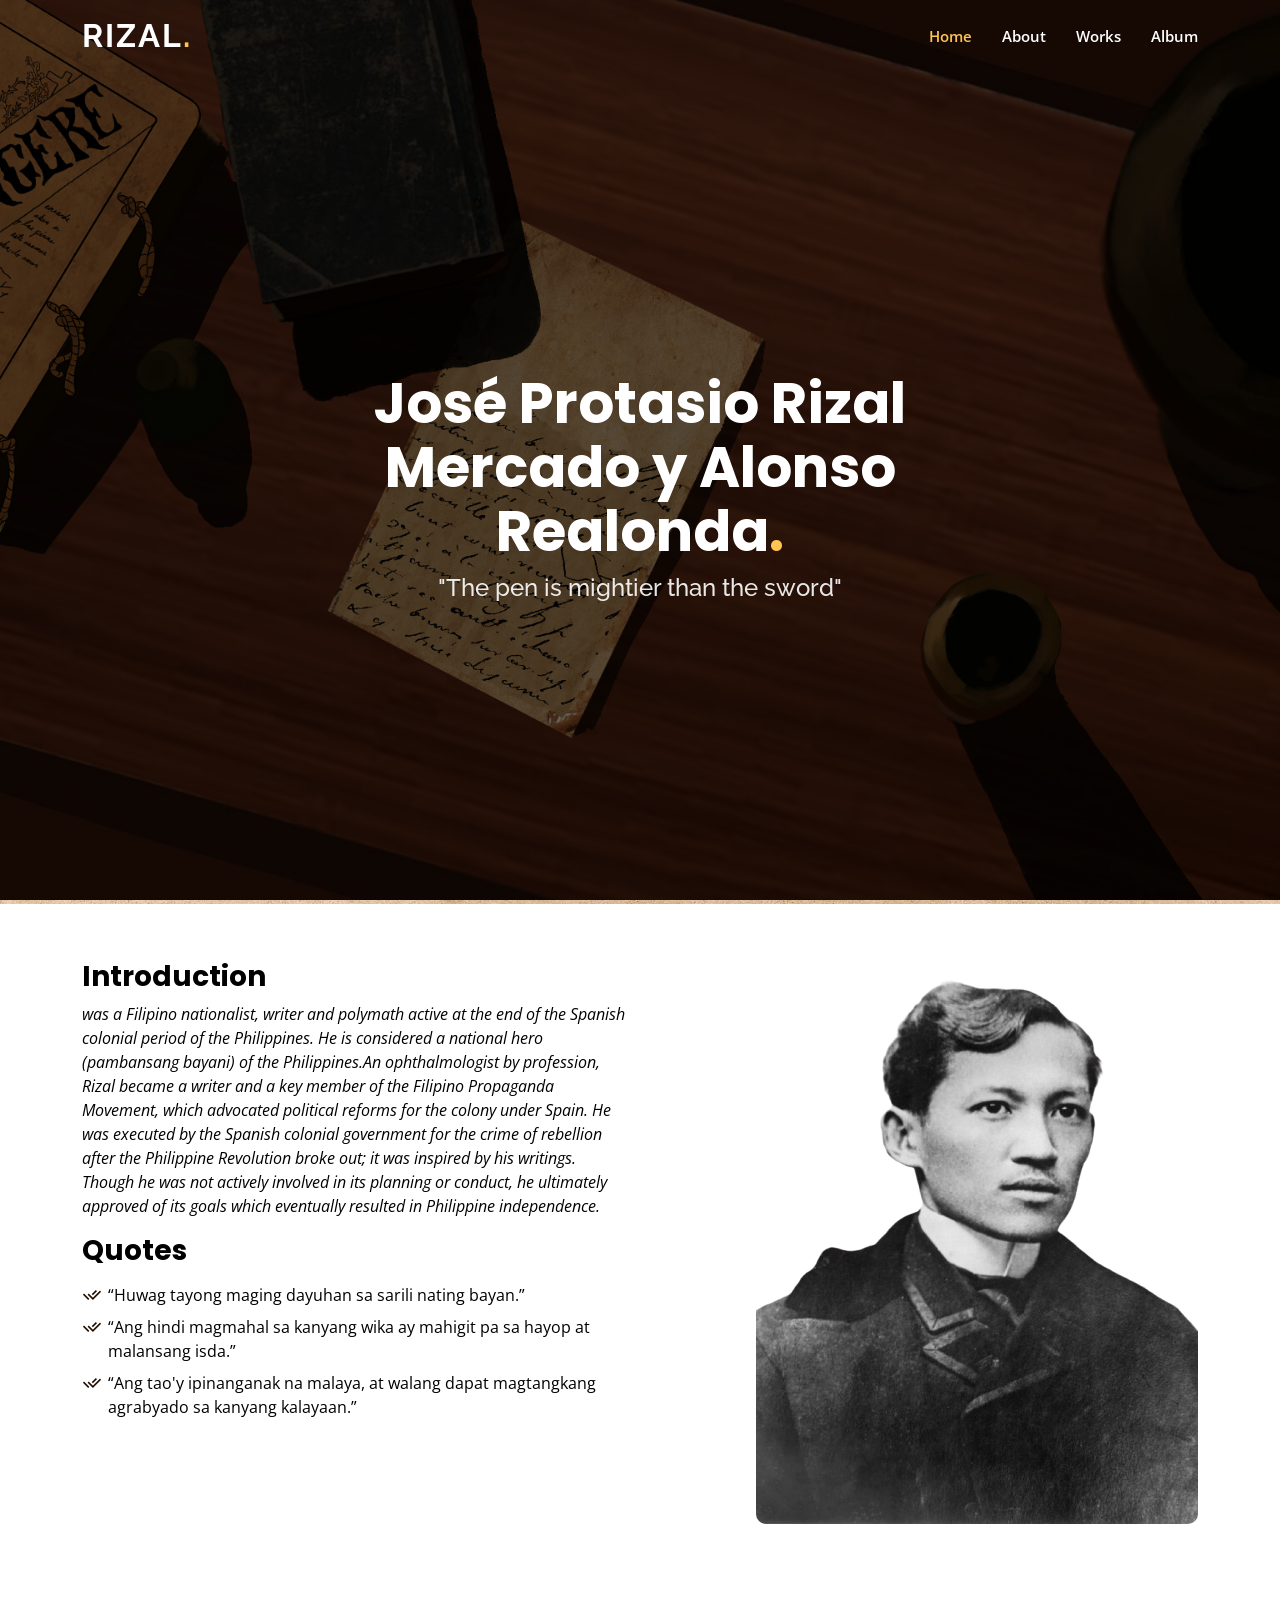
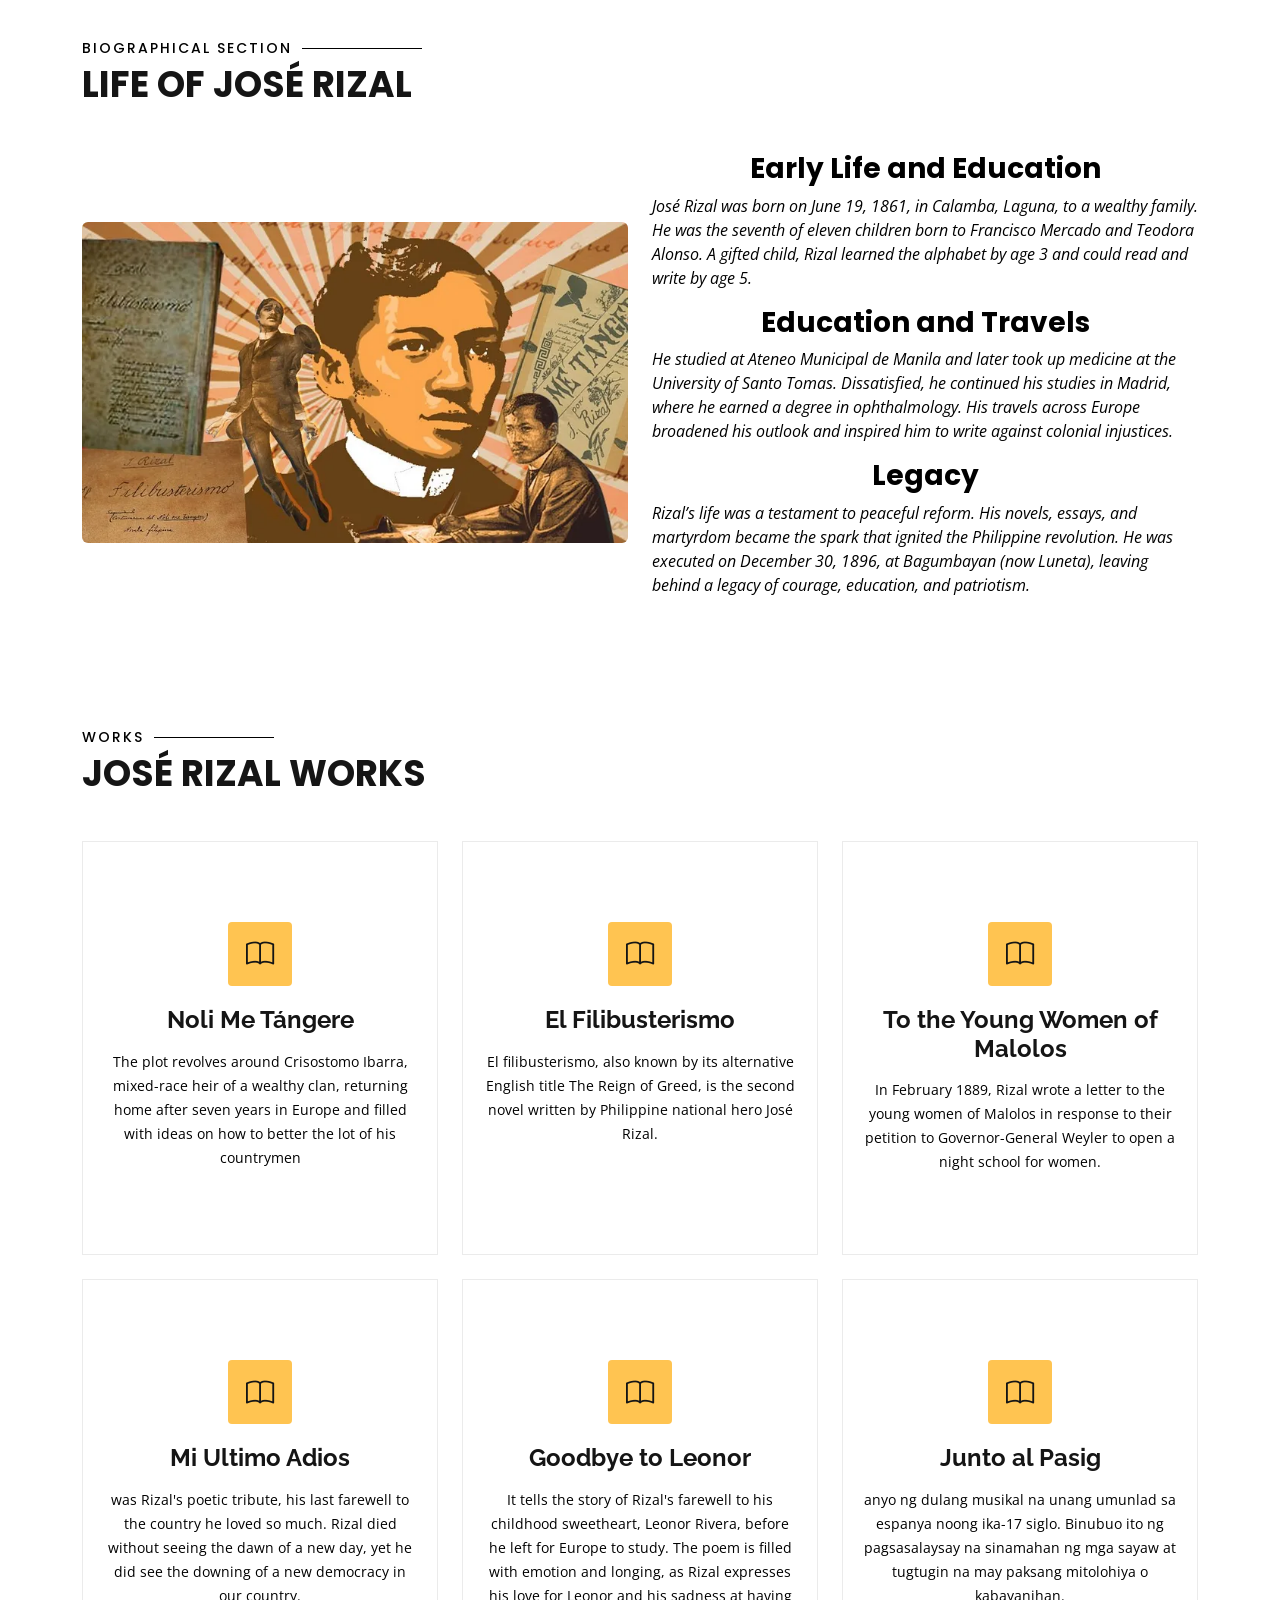
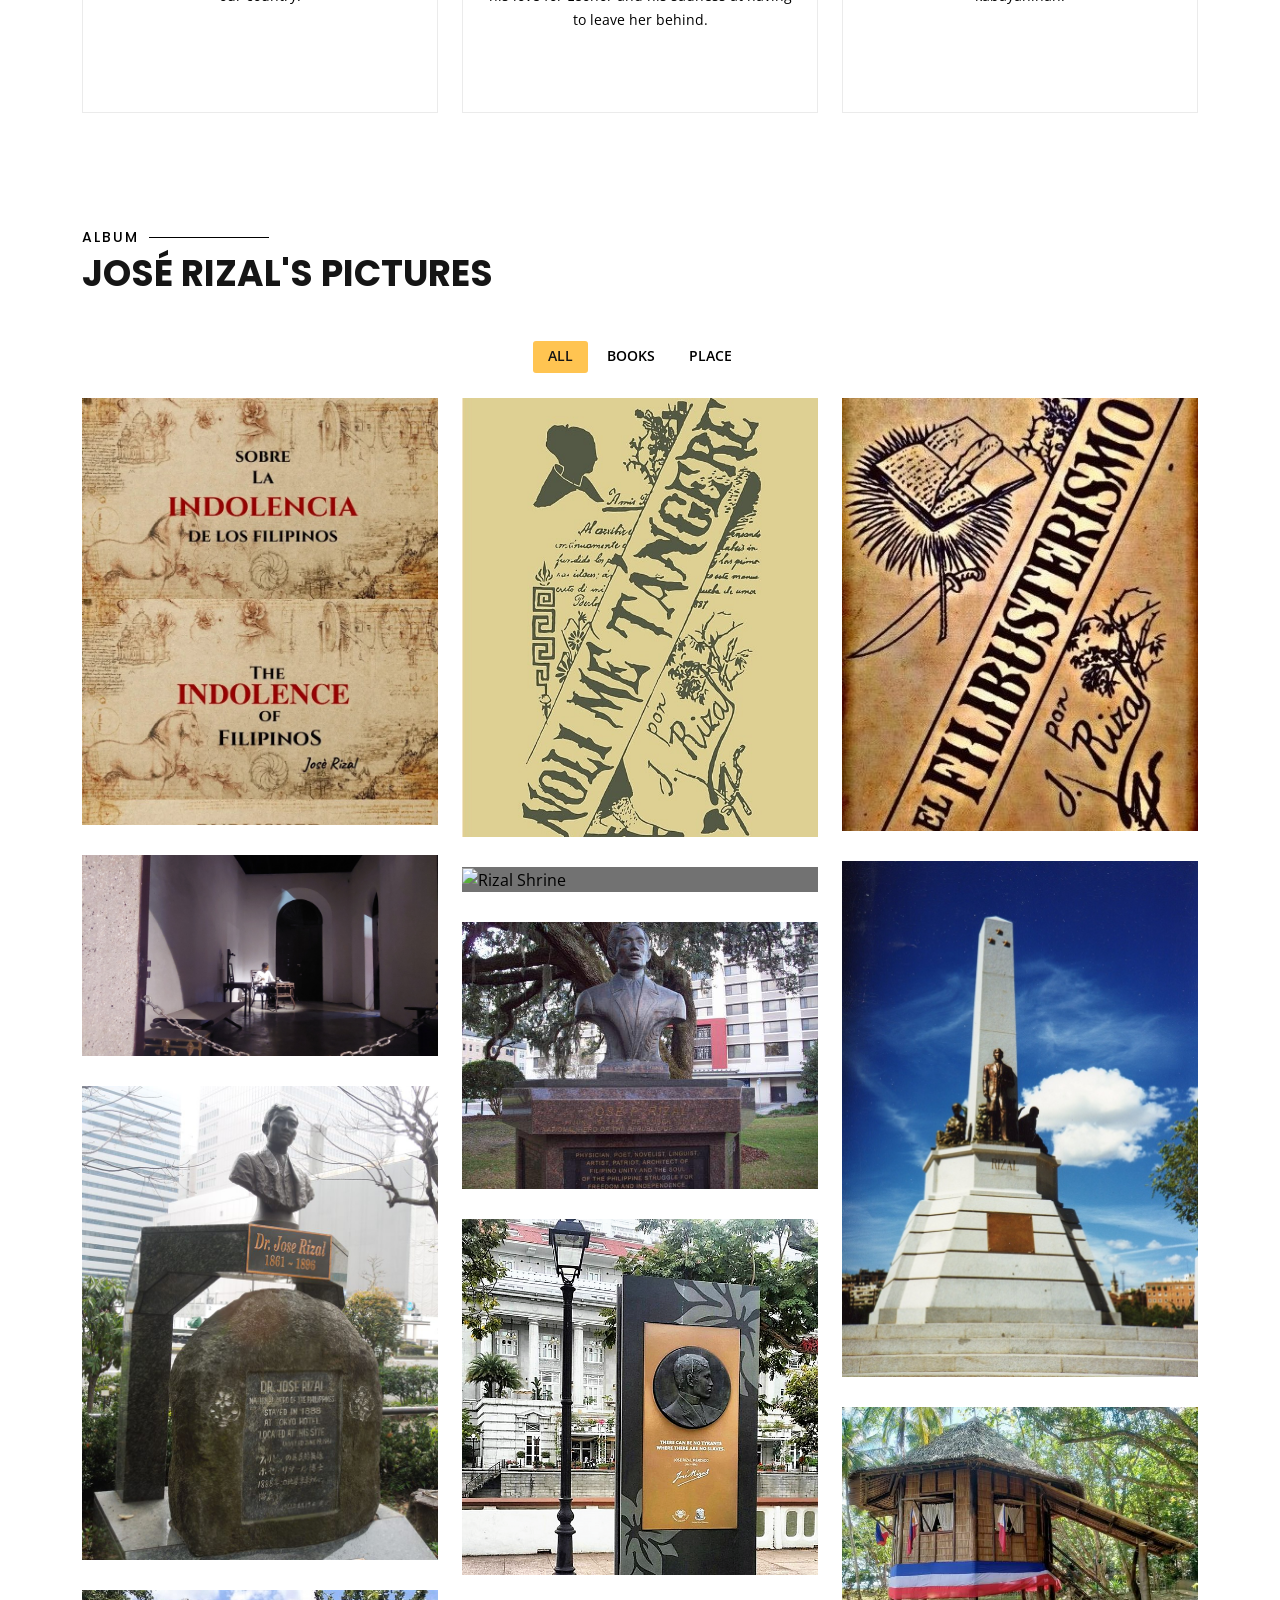
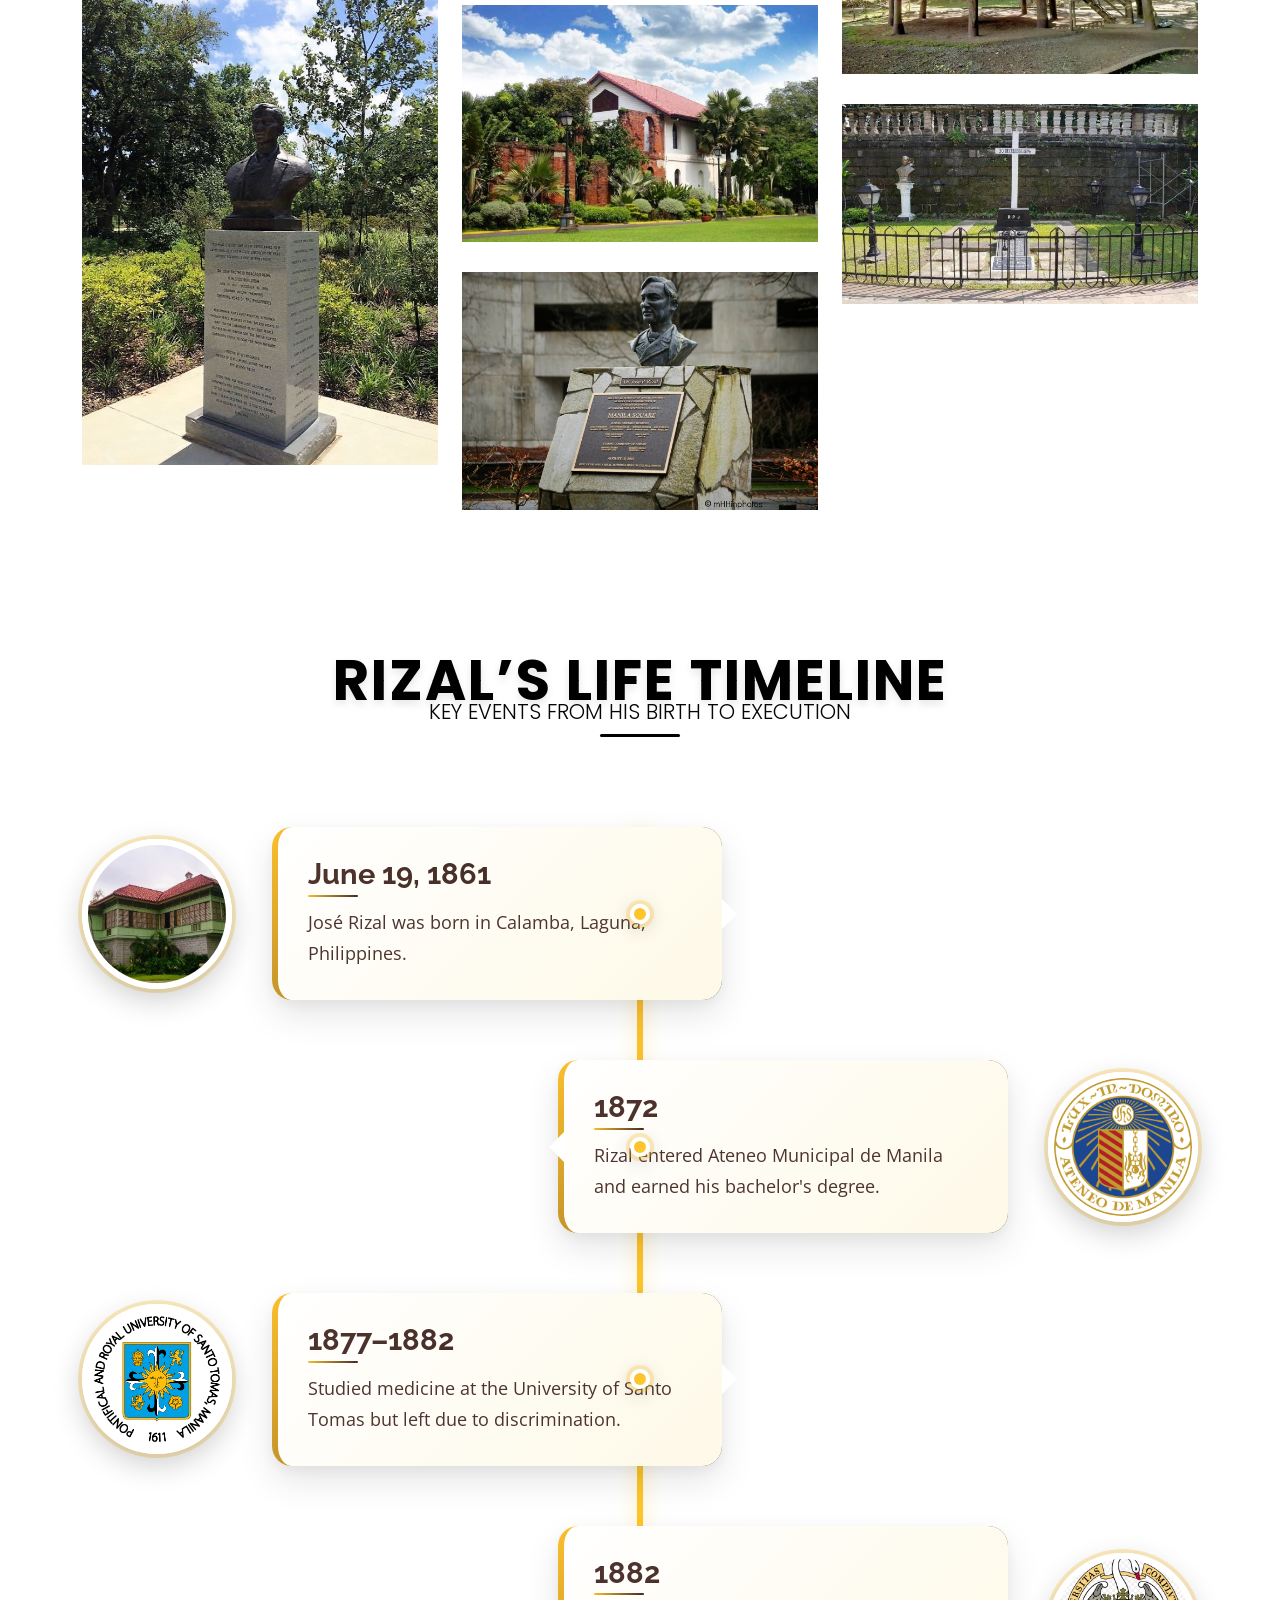
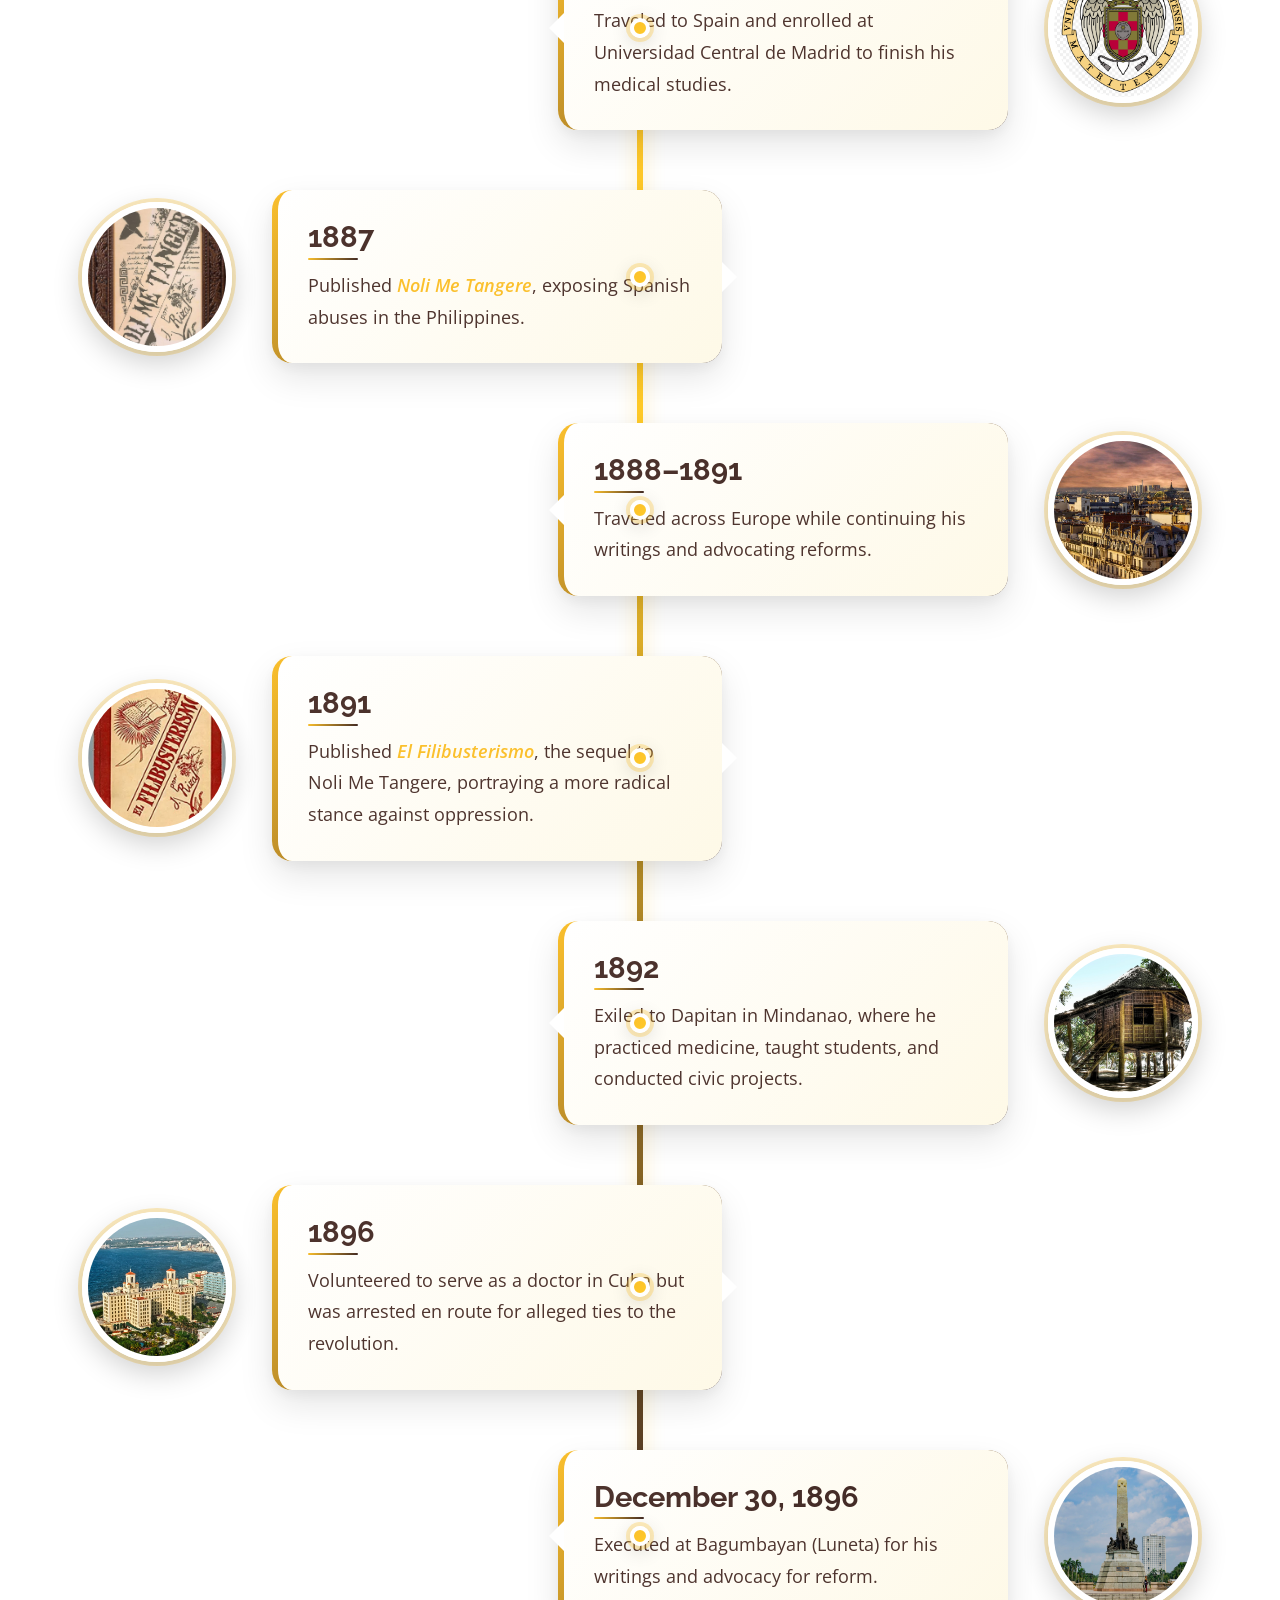
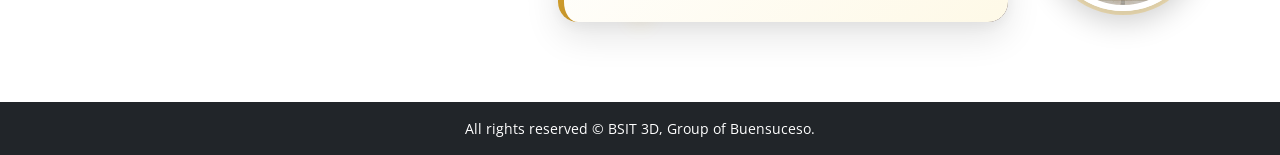
==== commit e9f37176: "edited by walid" ====
--- a/index.html
+++ b/index.html
@@ -60,7 +60,7 @@
       <div class="row justify-content-center" data-aos="fade-up" data-aos-delay="150">
         <div class="col-xl-6 col-lg-8">
           <h1>José Protasio Rizal Mercado y Alonso Realonda<span>.</span></h1>
-          <h2>"Ang <strong>Ballpen</strong> ay mas matatag pa sa Espada."</h2>
+          <h2>"The pen is mightier than the sword"</h2>
         </div>
       </div>
 
@@ -89,7 +89,6 @@
               <li><i class="ri-check-double-line"></i> “Huwag tayong maging dayuhan sa sarili nating bayan.”</li>
               <li><i class="ri-check-double-line"></i> “Ang hindi magmahal sa kanyang wika ay mahigit pa sa hayop at malansang isda.”</li>
               <li><i class="ri-check-double-line"></i> “Ang tao'y ipinanganak na malaya, at walang dapat magtangkang agrabyado sa kanyang kalayaan.”</li>
-              <li><i class="ri-check-double-line"></i> “<strong>Pag-sisid</strong> Minsan parang pag-ibig kung kailan lumalalim saka Lumalamig.”</li>
             </ul>
            
           </div>
@@ -437,163 +436,131 @@
     </section><!-- End Portfolio Section -->
 
     <!-- ======= Timeline Section ======= -->
-  <section id="timeline" class="timeline-section">
-    <div class="container">
-      <div class="section-title">
-        <h6>Rizal’s Life Timeline</h6>
-        <p>Key events from his birth to execution</p>
-      </div>
-
-      <div class="timeline">
-
-        <div class="timeline-item">
-          <div class="timeline-img">
-            <img src="assets/img/imgrizal-birth.JPG" alt="Calamba, Laguna">
-          </div>
-          <div class="timeline-content">
-            <h3>June 19, 1861</h3>
-            <p>José Rizal was born in Calamba, Laguna, Philippines.</p>
-          </div>
-        </div>
-
-        <div class="timeline-item">
-          <div class="timeline-img">
-            <img src="assets/img/ateneo.png" alt="Ateneo">
-          </div>
-          <div class="timeline-content">
-            <h3>1872</h3>
-            <p>Rizal entered Ateneo Municipal de Manila and earned his bachelor's degree.</p>
-          </div>
-        </div>
-
-        <div class="timeline-item">
-          <div class="timeline-img">
-            <img src="assets/img/santo tomas.png" alt="UST">
-          </div>
-          <div class="timeline-content">
-            <h3>1877–1882</h3>
-            <p>Studied medicine at the University of Santo Tomas but left due to discrimination.</p>
-          </div>
-        </div>
-
-        <div class="timeline-item">
-          <div class="timeline-img">
-            <img src="assets/img/univerisdad de madrid.png" alt="Madrid">
-          </div>
-          <div class="timeline-content">
-            <h3>1882</h3>
-            <p>Traveled to Spain and enrolled at Universidad Central de Madrid to finish his medical studies.</p>
-          </div>
-        </div>
-
-        <div class="timeline-item">
-          <div class="timeline-img">
-            <img src="assets/img/noli me tangere.jpg" alt="Noli Me Tangere">
-          </div>
-          <div class="timeline-content">
-            <h3>1887</h3>
-            <p>Published <em>Noli Me Tangere</em>, exposing Spanish abuses in the Philippines.</p>
-          </div>
-        </div>
-
-        <div class="timeline-item">
-          <div class="timeline-img">
-            <img src="assets/img/europe travel.jpg" alt="Europe">
-          </div>
-          <div class="timeline-content">
-            <h3>1888–1891</h3>
-            <p>Traveled across Europe while continuing his writings and advocating reforms.</p>
-          </div>
-        </div>
-
-        <div class="timeline-item">
-          <div class="timeline-img">
-            <img src="assets/img/el filibusterismo book.webp" alt="El Fili">
-          </div>
-          <div class="timeline-content">
-            <h3>1891</h3>
-            <p>Published <em>El Filibusterismo</em>, the sequel to Noli Me Tangere, portraying a more radical stance against oppression.</p>
-          </div>
-        </div>
-
-        <div class="timeline-item">
-          <div class="timeline-img">
-            <img src="assets/img/dapitan.jpg" alt="Dapitan">
-          </div>
-          <div class="timeline-content">
-            <h3>1892</h3>
-            <p>Exiled to Dapitan in Mindanao, where he practiced medicine, taught students, and conducted civic projects.</p>
-          </div>
-        </div>
-
-        <div class="timeline-item">
-          <div class="timeline-img">
-            <img src="assets/img/cuba.webp" alt="Cuba Mission">
-          </div>
-          <div class="timeline-content">
-            <h3>1896</h3>
-            <p>Volunteered to serve as a doctor in Cuba but was arrested en route for alleged ties to the revolution.</p>
-          </div>
-        </div>
-
-        <div class="timeline-item">
-          <div class="timeline-img">
-            <img src="assets/img/rizal park.jpg" alt="Execution">
-          </div>
-          <div class="timeline-content">
-            <h3>December 30, 1896</h3>
-            <p>Executed at Bagumbayan (Luneta) for his writings and advocacy for reform.</p>
-          </div>
-        </div>
-
-      </div>
-    </div>
-  </section>
-
+<section id="timeline" class="timeline-section">
+  <div class="container">
+    <div class="section-title">
+      <h6>Rizal’s Life Timeline</h6>
+      <p>Key events from his birth to execution</p>
+    </div>
+
+    <div class="timeline">
+
+      <div class="timeline-item">
+        <div class="timeline-img">
+          <img src="assets/img/imgrizal-birth.JPG" alt="Calamba, Laguna">
+        </div>
+        <div class="timeline-content">
+          <h3>June 19, 1861</h3>
+          <p>José Rizal was born in Calamba, Laguna, Philippines.</p>
+        </div>
+      </div>
+
+      <div class="timeline-item">
+        <div class="timeline-img">
+          <img src="assets/img/ateneo.png" alt="Ateneo">
+        </div>
+        <div class="timeline-content">
+          <h3>1872</h3>
+          <p>Rizal entered Ateneo Municipal de Manila and earned his bachelor's degree.</p>
+        </div>
+      </div>
+
+      <div class="timeline-item">
+        <div class="timeline-img">
+          <img src="assets/img/santo tomas.png" alt="UST">
+        </div>
+        <div class="timeline-content">
+          <h3>1877–1882</h3>
+          <p>Studied medicine at the University of Santo Tomas but left due to discrimination.</p>
+        </div>
+      </div>
+
+      <div class="timeline-item">
+        <div class="timeline-img">
+          <img src="assets/img/univerisdad de madrid.png" alt="Madrid">
+        </div>
+        <div class="timeline-content">
+          <h3>1882</h3>
+          <p>Traveled to Spain and enrolled at Universidad Central de Madrid to finish his medical studies.</p>
+        </div>
+      </div>
+
+      <div class="timeline-item">
+        <div class="timeline-img">
+          <img src="assets/img/noli me tangere.jpg" alt="Noli Me Tangere">
+        </div>
+        <div class="timeline-content">
+          <h3>1887</h3>
+          <p>Published <em>Noli Me Tangere</em>, exposing Spanish abuses in the Philippines.</p>
+        </div>
+      </div>
+
+      <div class="timeline-item">
+        <div class="timeline-img">
+          <img src="assets/img/europe travel.jpg" alt="Europe">
+        </div>
+        <div class="timeline-content">
+          <h3>1888–1891</h3>
+          <p>Traveled across Europe while continuing his writings and advocating reforms.</p>
+        </div>
+      </div>
+
+      <div class="timeline-item">
+        <div class="timeline-img">
+          <img src="assets/img/el filibusterismo book.webp" alt="El Fili">
+        </div>
+        <div class="timeline-content">
+          <h3>1891</h3>
+          <p>Published <em>El Filibusterismo</em>, the sequel to Noli Me Tangere, portraying a more radical stance against oppression.</p>
+        </div>
+      </div>
+
+      <div class="timeline-item">
+        <div class="timeline-img">
+          <img src="assets/img/dapitan.jpg" alt="Dapitan">
+        </div>
+        <div class="timeline-content">
+          <h3>1892</h3>
+          <p>Exiled to Dapitan in Mindanao, where he practiced medicine, taught students, and conducted civic projects.</p>
+        </div>
+      </div>
+
+      <div class="timeline-item">
+        <div class="timeline-img">
+          <img src="assets/img/cuba.webp" alt="Cuba Mission">
+        </div>
+        <div class="timeline-content">
+          <h3>1896</h3>
+          <p>Volunteered to serve as a doctor in Cuba but was arrested en route for alleged ties to the revolution.</p>
+        </div>
+      </div>
+
+      <div class="timeline-item">
+        <div class="timeline-img">
+          <img src="assets/img/rizal park.jpg" alt="Execution">
+        </div>
+        <div class="timeline-content">
+          <h3>December 30, 1896</h3>
+          <p>Executed at Bagumbayan (Luneta) for his writings and advocacy for reform.</p>
+        </div>
+      </div>
+
+    </div>
+  </div>
+</section>
+<!-- Timeline Image Modal -->
+<div id="timelineModal" class="timeline-modal">
+  <div class="timeline-modal-content">
+    <span class="timeline-close">&times;</span>
+    <img id="modalImage" src="" alt="">
+    <div id="modalText"></div>
+  </div>
+</div>
 <!-- ======= End Timeline Section ======= -->
 
 <!-- ======= Interview and Opinions Section ======= -->
-  <section id="interview-opinions" class="interview-opinions">
-    <div class="container" data-aos="fade-up">
-
-      <div class="section-title">
-        <h2>Opinions</h2>
-        <p>Opinions about José Rizal</p>
-      </div>
-
-      <div class="quotes">
-        <div class="quote">
-          <p>"Rizal was not a saint, nor a myth he was a man. Understanding his humanity makes him more relatable and real to Filipinos today."</p>
-          <cite>— Dr. Ambeth Ocampo, Historian and Rizal expert</cite>
-        </div>
-
-        <div class="quote">
-          <p>"Rizal was a revolutionary, not in the way of arms, but in the way of thinking. He sought to change the system through moral and intellectual reform"</p>
-          <cite>— Dr. Floro Quibuyen, Rizal researcher</cite>
-        </div>
-
-        <div class="quote">
-          <p>"Rizal’s writings spoke to the elite, but the revolution was fueled by the masses whose interpretation of his ideas was different."</p>
-          <cite>— Dr. Reynaldo Ileto, Historian and author of Pasyon and Revolution</cite>
-        </div>
-
-        <div class="quote">
-          <p>“Rizal should be interpreted through Filipino values and culture, not Western standards. His choices reflect loob (inner self) and pakikipagkapwa (shared identity).”</p>
-          <cite>— Dr. Virgilio Enriquez, Father of Filipino Psychology (Sikolohiyang Pilipino)</cite>
-        </div>
-
-        <div class="quote">
-          <p>“Rizal never stopped believing in the capacity of Filipinos to govern themselves, even if he was not in favor of a bloody revolution."</p>
-          <cite>— Dr. John N. Schumacher, S.J., Jesuit historian and Rizal biographer</cite>
-        </div>
-        
-        <div class="quote">
-          <p>"Rizal was a thinker who rooted his nationalism in the Filipino worldview."</p>
-          <cite>— Zeus A. Salazar, Father of Pantayong Pananaw</cite>
-        </div>
-      </div>
-    </div>
-  </section>
+
+<!-- ======= Interview and Opinions Section Code Here ======= -->
 
 <!-- ======= End Interview and Opinions Section ======= -->
 
--- a/assets/css/style.css
+++ b/assets/css/style.css
@@ -1711,68 +1711,54 @@
     height: 100px;
   }
 }
-
-/*--------------------------------------------------------------
-# INTERVIEW AND OPINIONS SECTION
---------------------------------------------------------------*/
-
-#interview-opinions {
-  justify-content: center;
-}
-
-.quotes {
-  display: flex;
-  flex-wrap: wrap;
-  justify-content: center;
-}
-
-.quote {
-  margin: 20px;
-  padding: 20px;
-  background-color: #fff;
-  border: 1px solid #ddd;
+.timeline-modal {
+  display: none;
+  position: fixed;
+  z-index: 9999;
+  left: 0;
+  top: 0;
+  width: 100%;
+  height: 100%;
+  overflow: auto;
+  background-color: rgba(0,0,0,0.7);
+}
+
+.timeline-modal-content {
+  background-color: #fffef7;
+  margin: 8% auto;
+  padding: 30px;
+  border-radius: 15px;
+  max-width: 600px;
+  text-align: center;
+  box-shadow: 0 15px 40px rgba(0,0,0,0.3);
+  animation: fadeIn 0.4s ease;
+  position: relative;
+}
+
+.timeline-modal-content img {
+  width: 100%;
+  max-height: 300px;
+  object-fit: contain;
   border-radius: 10px;
-  box-shadow: 0 0 10px rgba(0, 0, 0, 0.1);
-  width: calc(33.33% - 20px);
-  transition: all 0.3s ease-in-out;
-}
-
-.quote:hover {
-  background-color: #f2f2f2;
-  box-shadow: 0 0 20px rgba(0, 0, 0, 0.2);
-  transform: translateY(-5px);
-}
-
-.quote p {
-  font-size: 18px;
-  font-style: italic;
-  margin-bottom: 10px;
-  transition: color 0.3s ease-in-out;
-}
-
-.quote p:hover {
-  color: #337ab7;
-}
-
-.quote cite {
-  font-size: 16px;
-  color: #666;
-  transition: color 0.3s ease-in-out;
-}
-
-.quote cite:hover {
-  color: #337ab7;
-}
-
-@media only screen and (max-width: 768px) {
-  .quote {
-    width: calc(50% - 20px);
-  }
-}
-
-@media only screen and (max-width: 480px) {
-  .quote {
-    width: 100%;
-    margin: 20px 0;
-  }
-}+  margin-bottom: 20px;
+}
+
+.timeline-modal-content #modalText {
+  font-size: 1.1rem;
+  color: #3e2723;
+  line-height: 1.6;
+}
+
+.timeline-close {
+  position: absolute;
+  top: 15px;
+  right: 20px;
+  font-size: 28px;
+  color: #3e2723;
+  cursor: pointer;
+}
+
+@keyframes fadeIn {
+  from {opacity: 0; transform: translateY(-20px);}
+  to {opacity: 1; transform: translateY(0);}
+}
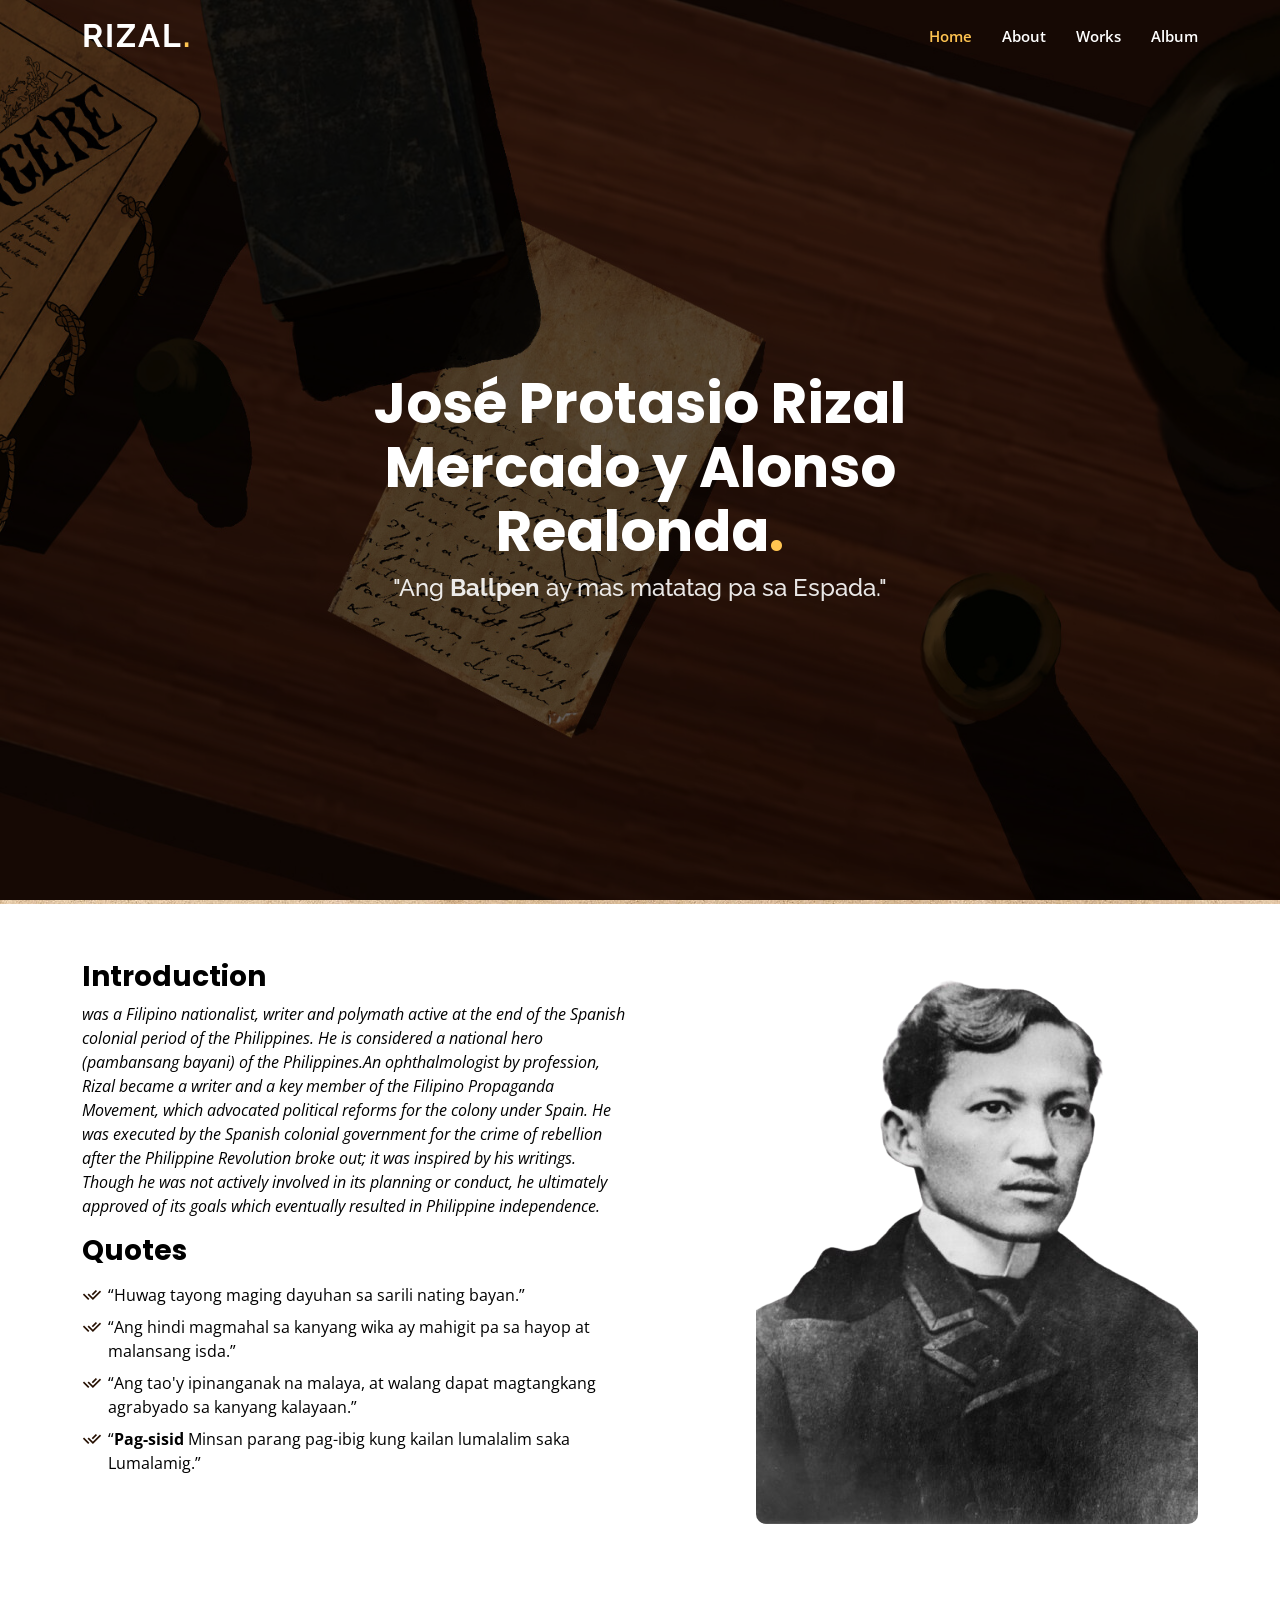
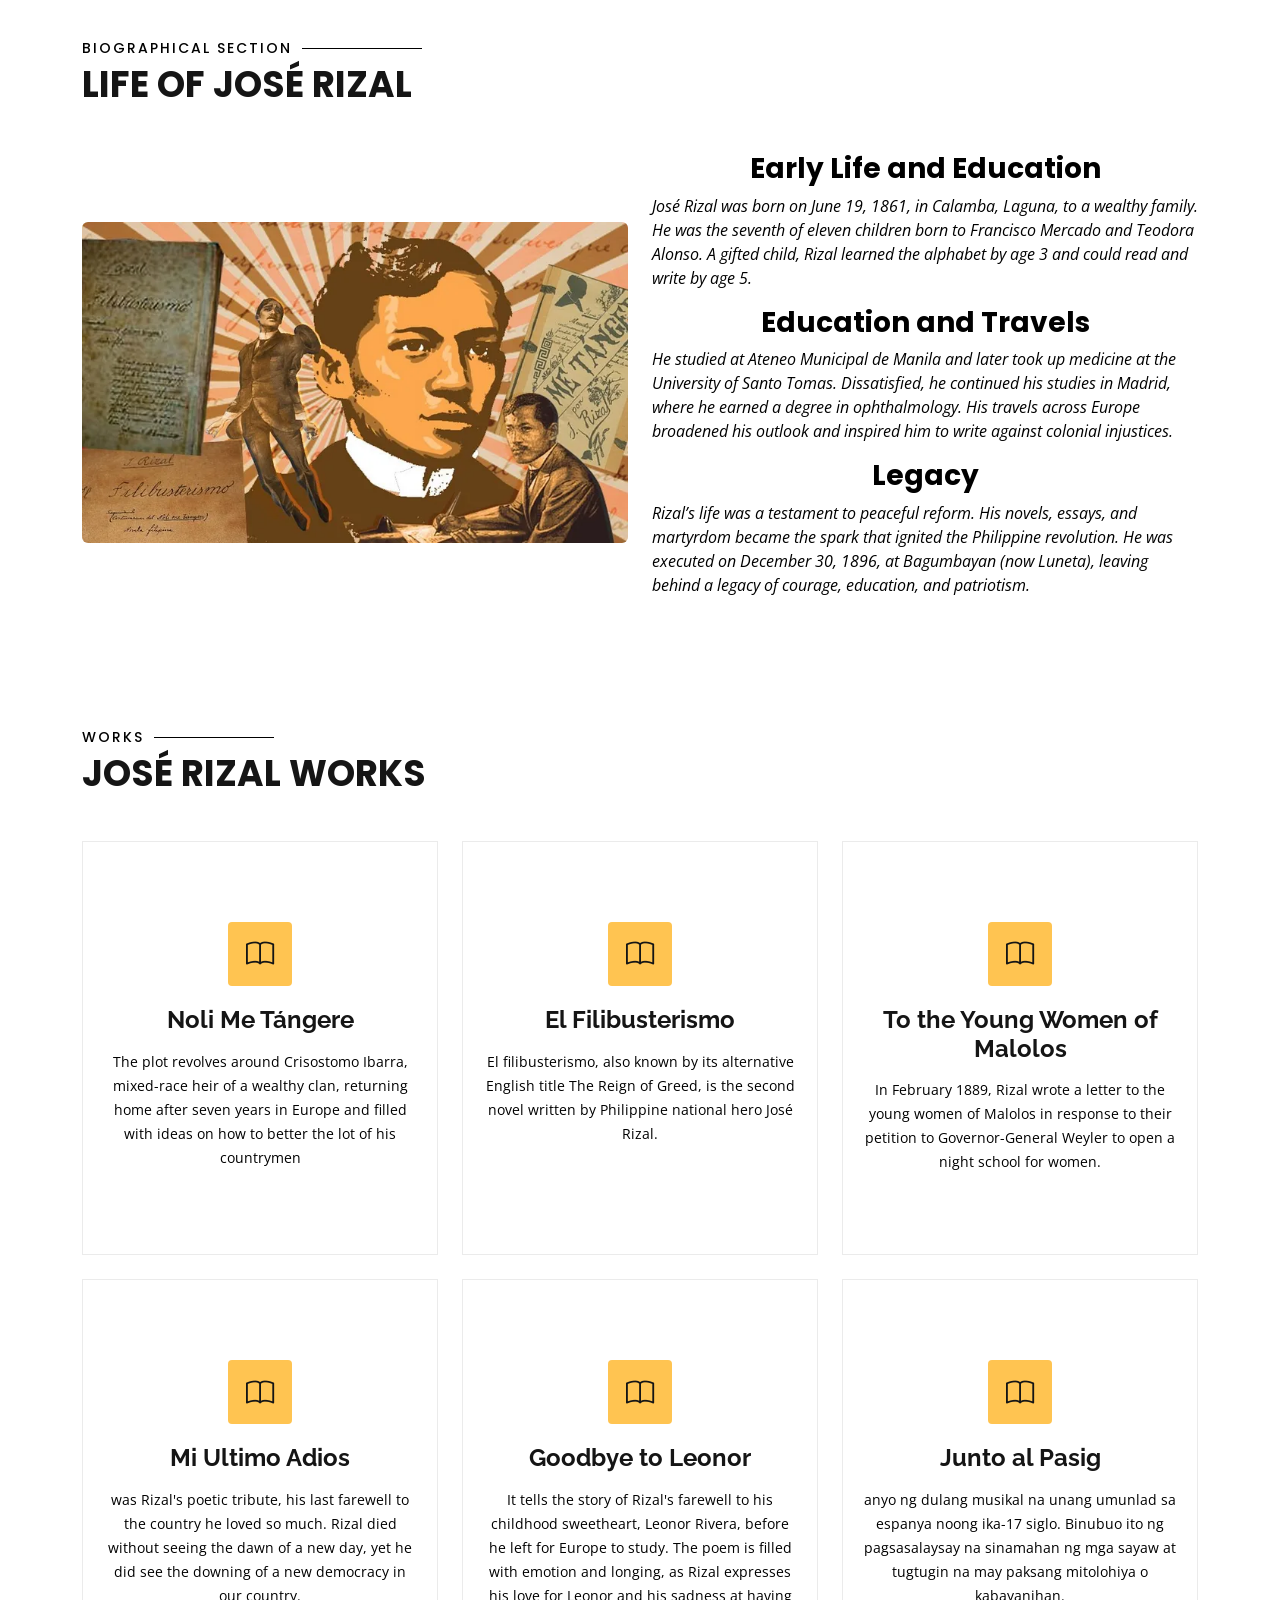
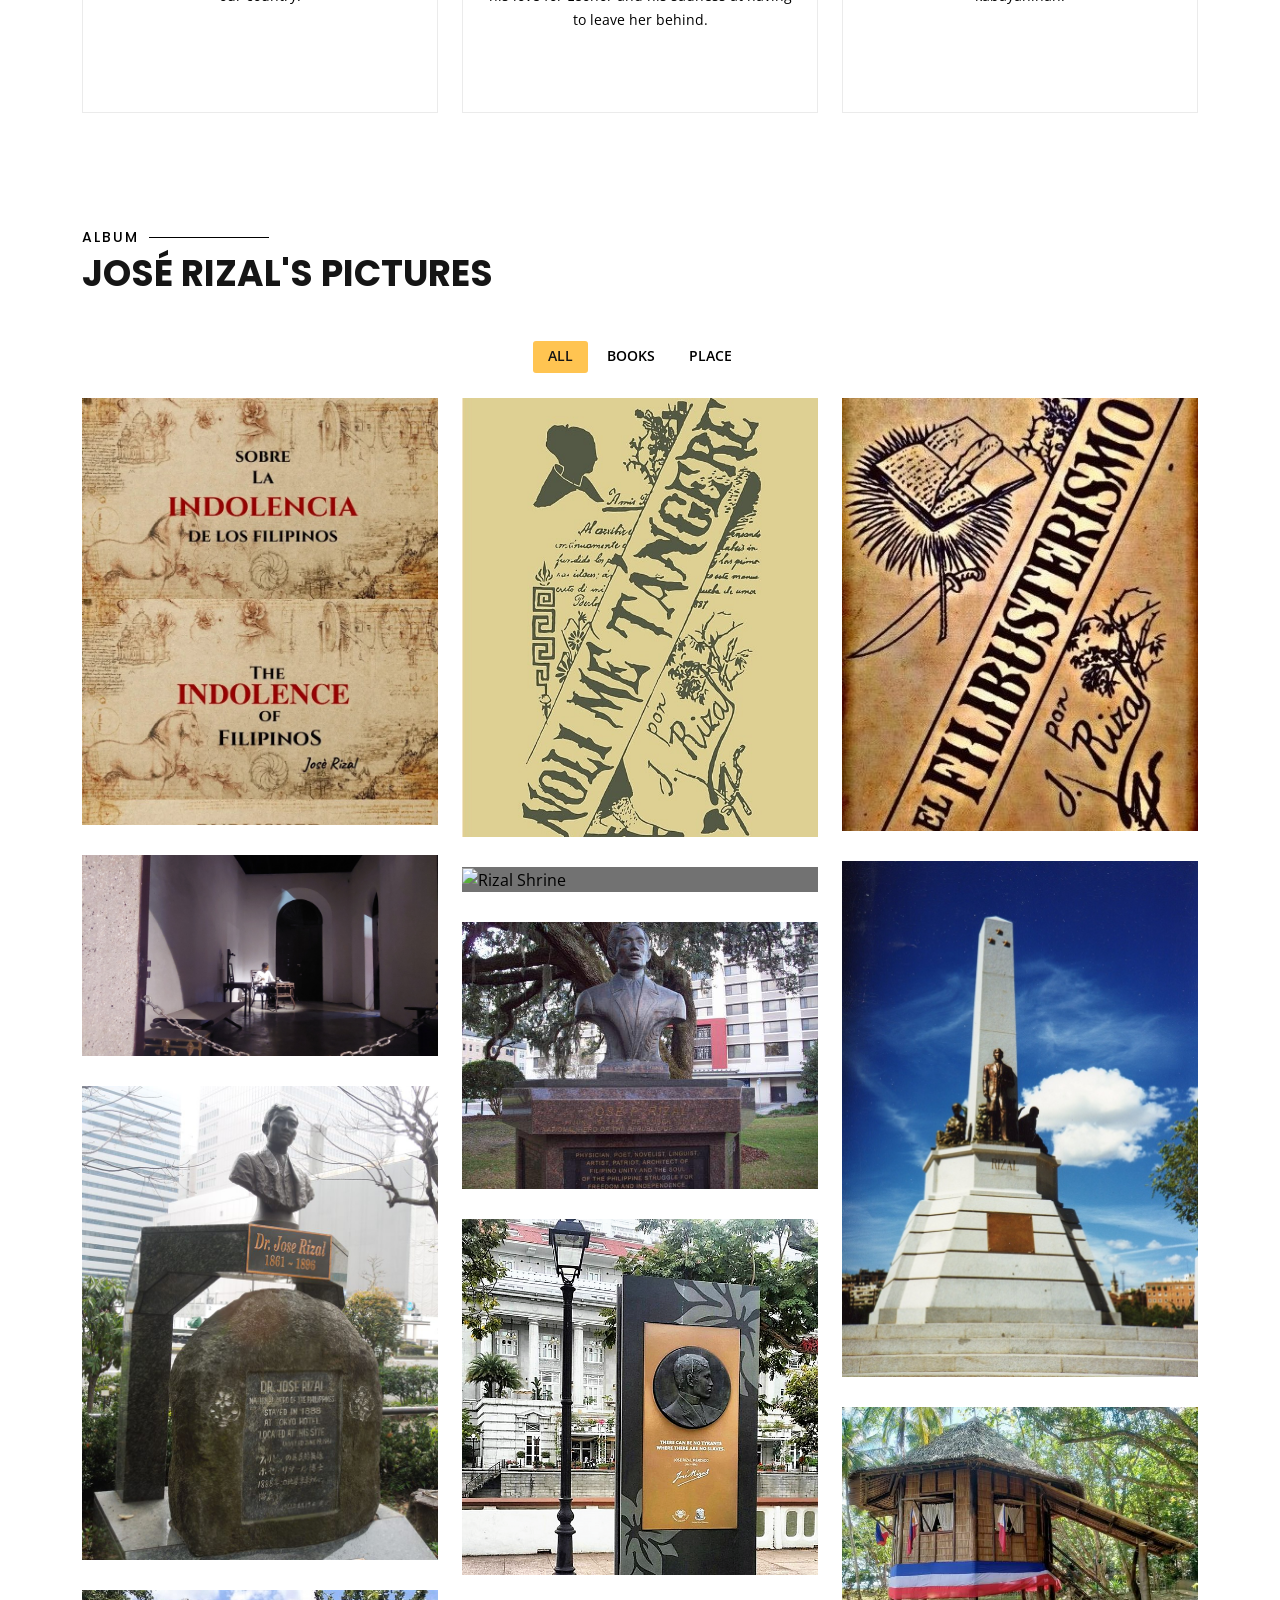
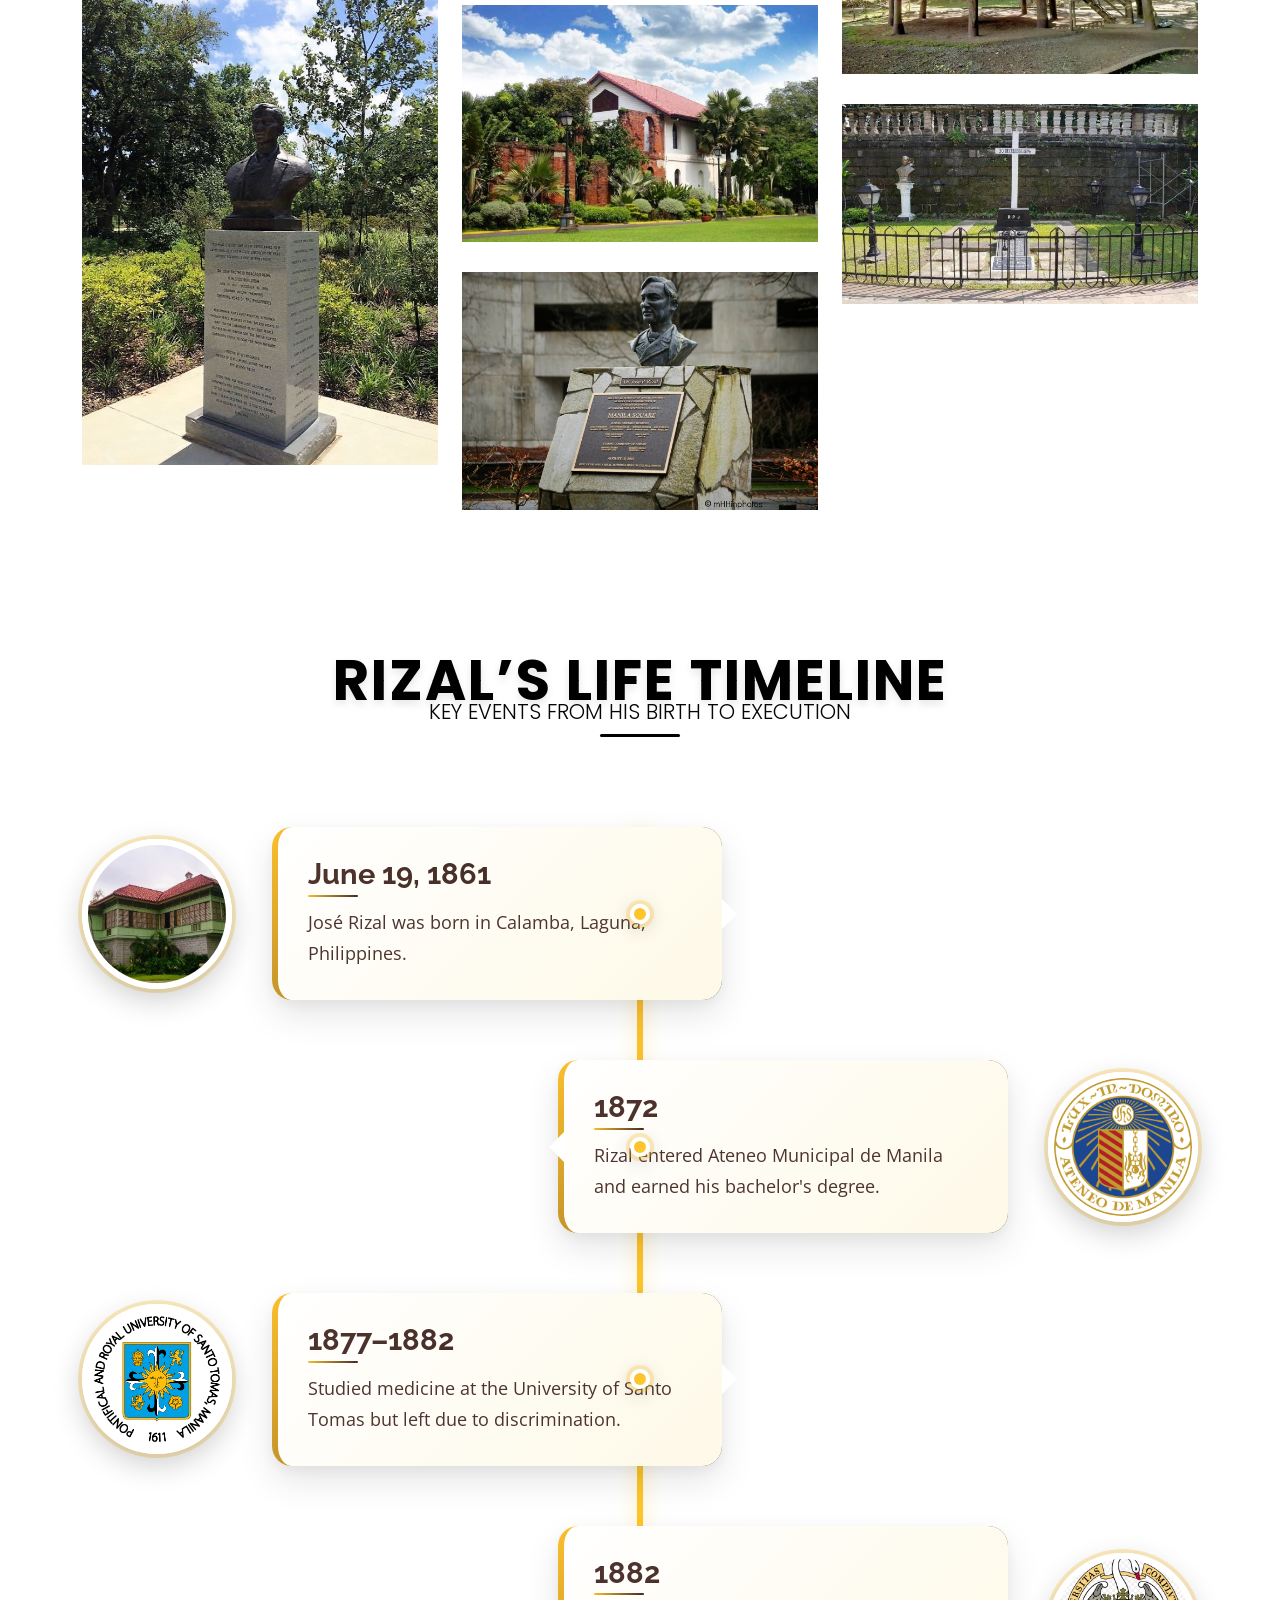
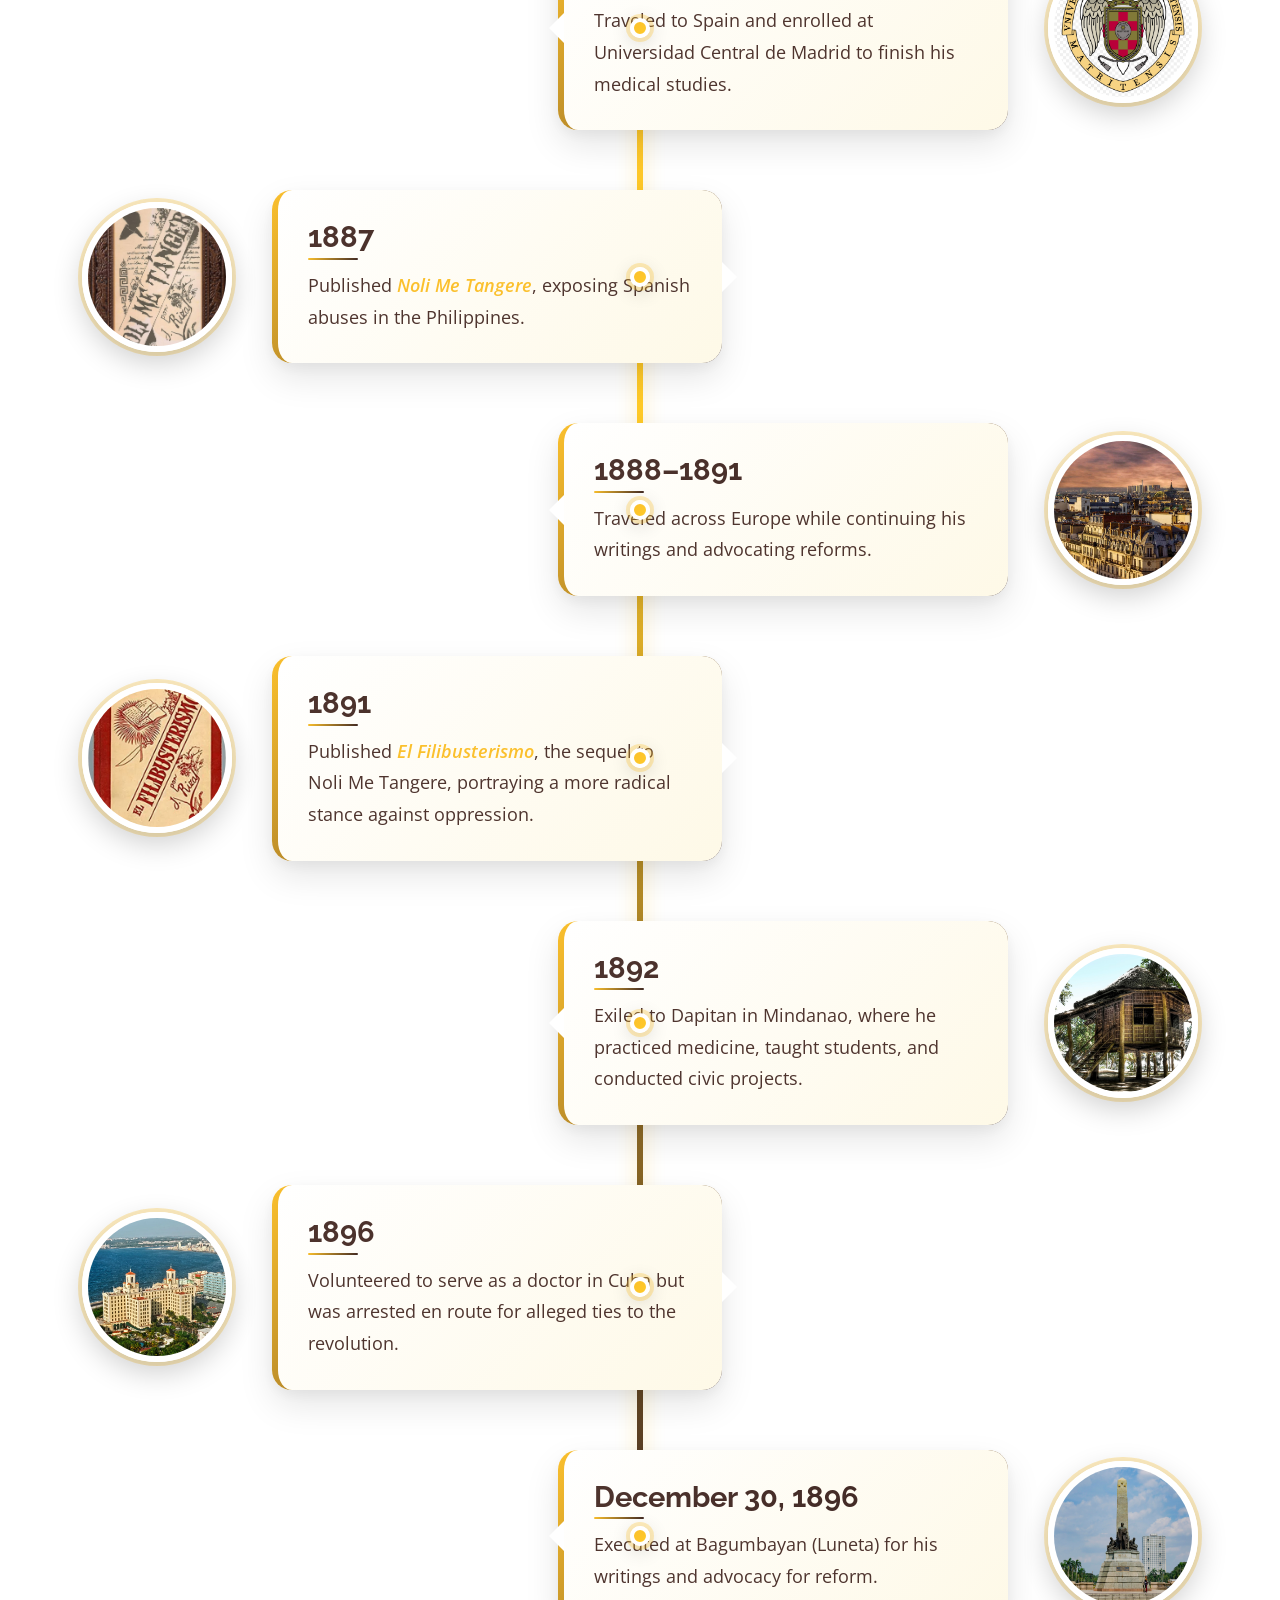
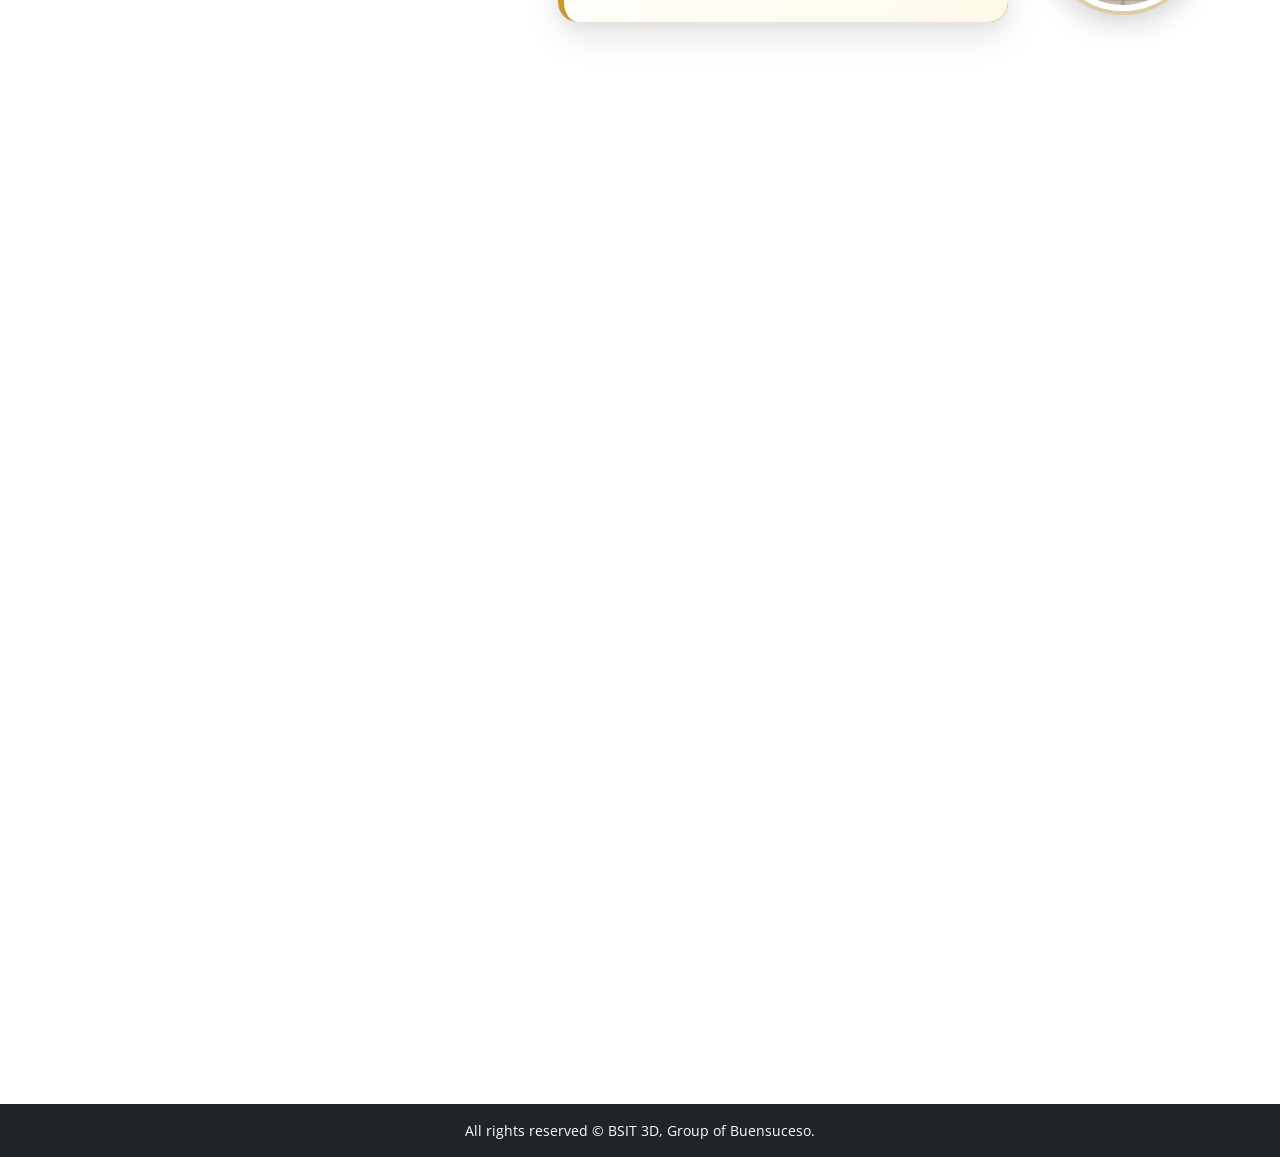
==== commit 913469f1: "edited by walid" ====
--- a/index.html
+++ b/index.html
@@ -60,7 +60,7 @@
       <div class="row justify-content-center" data-aos="fade-up" data-aos-delay="150">
         <div class="col-xl-6 col-lg-8">
           <h1>José Protasio Rizal Mercado y Alonso Realonda<span>.</span></h1>
-          <h2>"The pen is mightier than the sword"</h2>
+          <h2>"Ang <strong>Ballpen</strong> ay mas matatag pa sa Espada."</h2>
         </div>
       </div>
 
@@ -89,6 +89,7 @@
               <li><i class="ri-check-double-line"></i> “Huwag tayong maging dayuhan sa sarili nating bayan.”</li>
               <li><i class="ri-check-double-line"></i> “Ang hindi magmahal sa kanyang wika ay mahigit pa sa hayop at malansang isda.”</li>
               <li><i class="ri-check-double-line"></i> “Ang tao'y ipinanganak na malaya, at walang dapat magtangkang agrabyado sa kanyang kalayaan.”</li>
+              <li><i class="ri-check-double-line"></i> “<strong>Pag-sisid</strong> Minsan parang pag-ibig kung kailan lumalalim saka Lumalamig.”</li>
             </ul>
            
           </div>
@@ -443,111 +444,111 @@
       <p>Key events from his birth to execution</p>
     </div>
 
-    <div class="timeline">
-
-      <div class="timeline-item">
-        <div class="timeline-img">
-          <img src="assets/img/imgrizal-birth.JPG" alt="Calamba, Laguna">
-        </div>
-        <div class="timeline-content">
-          <h3>June 19, 1861</h3>
-          <p>José Rizal was born in Calamba, Laguna, Philippines.</p>
-        </div>
-      </div>
-
-      <div class="timeline-item">
-        <div class="timeline-img">
-          <img src="assets/img/ateneo.png" alt="Ateneo">
-        </div>
-        <div class="timeline-content">
-          <h3>1872</h3>
-          <p>Rizal entered Ateneo Municipal de Manila and earned his bachelor's degree.</p>
-        </div>
-      </div>
-
-      <div class="timeline-item">
-        <div class="timeline-img">
-          <img src="assets/img/santo tomas.png" alt="UST">
-        </div>
-        <div class="timeline-content">
-          <h3>1877–1882</h3>
-          <p>Studied medicine at the University of Santo Tomas but left due to discrimination.</p>
-        </div>
-      </div>
-
-      <div class="timeline-item">
-        <div class="timeline-img">
-          <img src="assets/img/univerisdad de madrid.png" alt="Madrid">
-        </div>
-        <div class="timeline-content">
-          <h3>1882</h3>
-          <p>Traveled to Spain and enrolled at Universidad Central de Madrid to finish his medical studies.</p>
-        </div>
-      </div>
-
-      <div class="timeline-item">
-        <div class="timeline-img">
-          <img src="assets/img/noli me tangere.jpg" alt="Noli Me Tangere">
-        </div>
-        <div class="timeline-content">
-          <h3>1887</h3>
-          <p>Published <em>Noli Me Tangere</em>, exposing Spanish abuses in the Philippines.</p>
-        </div>
-      </div>
-
-      <div class="timeline-item">
-        <div class="timeline-img">
-          <img src="assets/img/europe travel.jpg" alt="Europe">
-        </div>
-        <div class="timeline-content">
-          <h3>1888–1891</h3>
-          <p>Traveled across Europe while continuing his writings and advocating reforms.</p>
-        </div>
-      </div>
-
-      <div class="timeline-item">
-        <div class="timeline-img">
-          <img src="assets/img/el filibusterismo book.webp" alt="El Fili">
-        </div>
-        <div class="timeline-content">
-          <h3>1891</h3>
-          <p>Published <em>El Filibusterismo</em>, the sequel to Noli Me Tangere, portraying a more radical stance against oppression.</p>
-        </div>
-      </div>
-
-      <div class="timeline-item">
-        <div class="timeline-img">
-          <img src="assets/img/dapitan.jpg" alt="Dapitan">
-        </div>
-        <div class="timeline-content">
-          <h3>1892</h3>
-          <p>Exiled to Dapitan in Mindanao, where he practiced medicine, taught students, and conducted civic projects.</p>
-        </div>
-      </div>
-
-      <div class="timeline-item">
-        <div class="timeline-img">
-          <img src="assets/img/cuba.webp" alt="Cuba Mission">
-        </div>
-        <div class="timeline-content">
-          <h3>1896</h3>
-          <p>Volunteered to serve as a doctor in Cuba but was arrested en route for alleged ties to the revolution.</p>
-        </div>
-      </div>
-
-      <div class="timeline-item">
-        <div class="timeline-img">
-          <img src="assets/img/rizal park.jpg" alt="Execution">
-        </div>
-        <div class="timeline-content">
-          <h3>December 30, 1896</h3>
-          <p>Executed at Bagumbayan (Luneta) for his writings and advocacy for reform.</p>
-        </div>
-      </div>
-
-    </div>
-  </div>
-</section>
+      <div class="timeline">
+
+        <div class="timeline-item">
+          <div class="timeline-img">
+            <img src="assets/img/imgrizal-birth.JPG" alt="Calamba, Laguna">
+          </div>
+          <div class="timeline-content">
+            <h3>June 19, 1861</h3>
+            <p>José Rizal was born in Calamba, Laguna, Philippines.</p>
+          </div>
+        </div>
+
+        <div class="timeline-item">
+          <div class="timeline-img">
+            <img src="assets/img/ateneo.png" alt="Ateneo">
+          </div>
+          <div class="timeline-content">
+            <h3>1872</h3>
+            <p>Rizal entered Ateneo Municipal de Manila and earned his bachelor's degree.</p>
+          </div>
+        </div>
+
+        <div class="timeline-item">
+          <div class="timeline-img">
+            <img src="assets/img/santo tomas.png" alt="UST">
+          </div>
+          <div class="timeline-content">
+            <h3>1877–1882</h3>
+            <p>Studied medicine at the University of Santo Tomas but left due to discrimination.</p>
+          </div>
+        </div>
+
+        <div class="timeline-item">
+          <div class="timeline-img">
+            <img src="assets/img/univerisdad de madrid.png" alt="Madrid">
+          </div>
+          <div class="timeline-content">
+            <h3>1882</h3>
+            <p>Traveled to Spain and enrolled at Universidad Central de Madrid to finish his medical studies.</p>
+          </div>
+        </div>
+
+        <div class="timeline-item">
+          <div class="timeline-img">
+            <img src="assets/img/noli me tangere.jpg" alt="Noli Me Tangere">
+          </div>
+          <div class="timeline-content">
+            <h3>1887</h3>
+            <p>Published <em>Noli Me Tangere</em>, exposing Spanish abuses in the Philippines.</p>
+          </div>
+        </div>
+
+        <div class="timeline-item">
+          <div class="timeline-img">
+            <img src="assets/img/europe travel.jpg" alt="Europe">
+          </div>
+          <div class="timeline-content">
+            <h3>1888–1891</h3>
+            <p>Traveled across Europe while continuing his writings and advocating reforms.</p>
+          </div>
+        </div>
+
+        <div class="timeline-item">
+          <div class="timeline-img">
+            <img src="assets/img/el filibusterismo book.webp" alt="El Fili">
+          </div>
+          <div class="timeline-content">
+            <h3>1891</h3>
+            <p>Published <em>El Filibusterismo</em>, the sequel to Noli Me Tangere, portraying a more radical stance against oppression.</p>
+          </div>
+        </div>
+
+        <div class="timeline-item">
+          <div class="timeline-img">
+            <img src="assets/img/dapitan.jpg" alt="Dapitan">
+          </div>
+          <div class="timeline-content">
+            <h3>1892</h3>
+            <p>Exiled to Dapitan in Mindanao, where he practiced medicine, taught students, and conducted civic projects.</p>
+          </div>
+        </div>
+
+        <div class="timeline-item">
+          <div class="timeline-img">
+            <img src="assets/img/cuba.webp" alt="Cuba Mission">
+          </div>
+          <div class="timeline-content">
+            <h3>1896</h3>
+            <p>Volunteered to serve as a doctor in Cuba but was arrested en route for alleged ties to the revolution.</p>
+          </div>
+        </div>
+
+        <div class="timeline-item">
+          <div class="timeline-img">
+            <img src="assets/img/rizal park.jpg" alt="Execution">
+          </div>
+          <div class="timeline-content">
+            <h3>December 30, 1896</h3>
+            <p>Executed at Bagumbayan (Luneta) for his writings and advocacy for reform.</p>
+          </div>
+        </div>
+
+      </div>
+    </div>
+  </section>
 <!-- Timeline Image Modal -->
 <div id="timelineModal" class="timeline-modal">
   <div class="timeline-modal-content">
@@ -559,8 +560,47 @@
 <!-- ======= End Timeline Section ======= -->
 
 <!-- ======= Interview and Opinions Section ======= -->
-
-<!-- ======= Interview and Opinions Section Code Here ======= -->
+  <section id="interview-opinions" class="interview-opinions">
+    <div class="container" data-aos="fade-up">
+
+      <div class="section-title">
+        <h2>Opinions</h2>
+        <p>Opinions about José Rizal</p>
+      </div>
+
+      <div class="quotes">
+        <div class="quote">
+          <p>"Rizal was not a saint, nor a myth he was a man. Understanding his humanity makes him more relatable and real to Filipinos today."</p>
+          <cite>— Dr. Ambeth Ocampo, Historian and Rizal expert</cite>
+        </div>
+
+        <div class="quote">
+          <p>"Rizal was a revolutionary, not in the way of arms, but in the way of thinking. He sought to change the system through moral and intellectual reform"</p>
+          <cite>— Dr. Floro Quibuyen, Rizal researcher</cite>
+        </div>
+
+        <div class="quote">
+          <p>"Rizal’s writings spoke to the elite, but the revolution was fueled by the masses whose interpretation of his ideas was different."</p>
+          <cite>— Dr. Reynaldo Ileto, Historian and author of Pasyon and Revolution</cite>
+        </div>
+
+        <div class="quote">
+          <p>“Rizal should be interpreted through Filipino values and culture, not Western standards. His choices reflect loob (inner self) and pakikipagkapwa (shared identity).”</p>
+          <cite>— Dr. Virgilio Enriquez, Father of Filipino Psychology (Sikolohiyang Pilipino)</cite>
+        </div>
+
+        <div class="quote">
+          <p>“Rizal never stopped believing in the capacity of Filipinos to govern themselves, even if he was not in favor of a bloody revolution."</p>
+          <cite>— Dr. John N. Schumacher, S.J., Jesuit historian and Rizal biographer</cite>
+        </div>
+        
+        <div class="quote">
+          <p>"Rizal was a thinker who rooted his nationalism in the Filipino worldview."</p>
+          <cite>— Zeus A. Salazar, Father of Pantayong Pananaw</cite>
+        </div>
+      </div>
+    </div>
+  </section>
 
 <!-- ======= End Interview and Opinions Section ======= -->
 
--- a/assets/css/style.css
+++ b/assets/css/style.css
@@ -1711,6 +1711,71 @@
     height: 100px;
   }
 }
+
+/*--------------------------------------------------------------
+# INTERVIEW AND OPINIONS SECTION
+--------------------------------------------------------------*/
+
+#interview-opinions {
+  justify-content: center;
+}
+
+.quotes {
+  display: flex;
+  flex-wrap: wrap;
+  justify-content: center;
+}
+
+.quote {
+  margin: 20px;
+  padding: 20px;
+  background-color: #fff;
+  border: 1px solid #ddd;
+  border-radius: 10px;
+  box-shadow: 0 0 10px rgba(0, 0, 0, 0.1);
+  width: calc(33.33% - 20px);
+  transition: all 0.3s ease-in-out;
+}
+
+.quote:hover {
+  background-color: #f2f2f2;
+  box-shadow: 0 0 20px rgba(0, 0, 0, 0.2);
+  transform: translateY(-5px);
+}
+
+.quote p {
+  font-size: 18px;
+  font-style: italic;
+  margin-bottom: 10px;
+  transition: color 0.3s ease-in-out;
+}
+
+.quote p:hover {
+  color: #337ab7;
+}
+
+.quote cite {
+  font-size: 16px;
+  color: #666;
+  transition: color 0.3s ease-in-out;
+}
+
+.quote cite:hover {
+  color: #337ab7;
+}
+
+@media only screen and (max-width: 768px) {
+  .quote {
+    width: calc(50% - 20px);
+  }
+}
+
+@media only screen and (max-width: 480px) {
+  .quote {
+    width: 100%;
+    margin: 20px 0;
+  }
+}
 .timeline-modal {
   display: none;
   position: fixed;
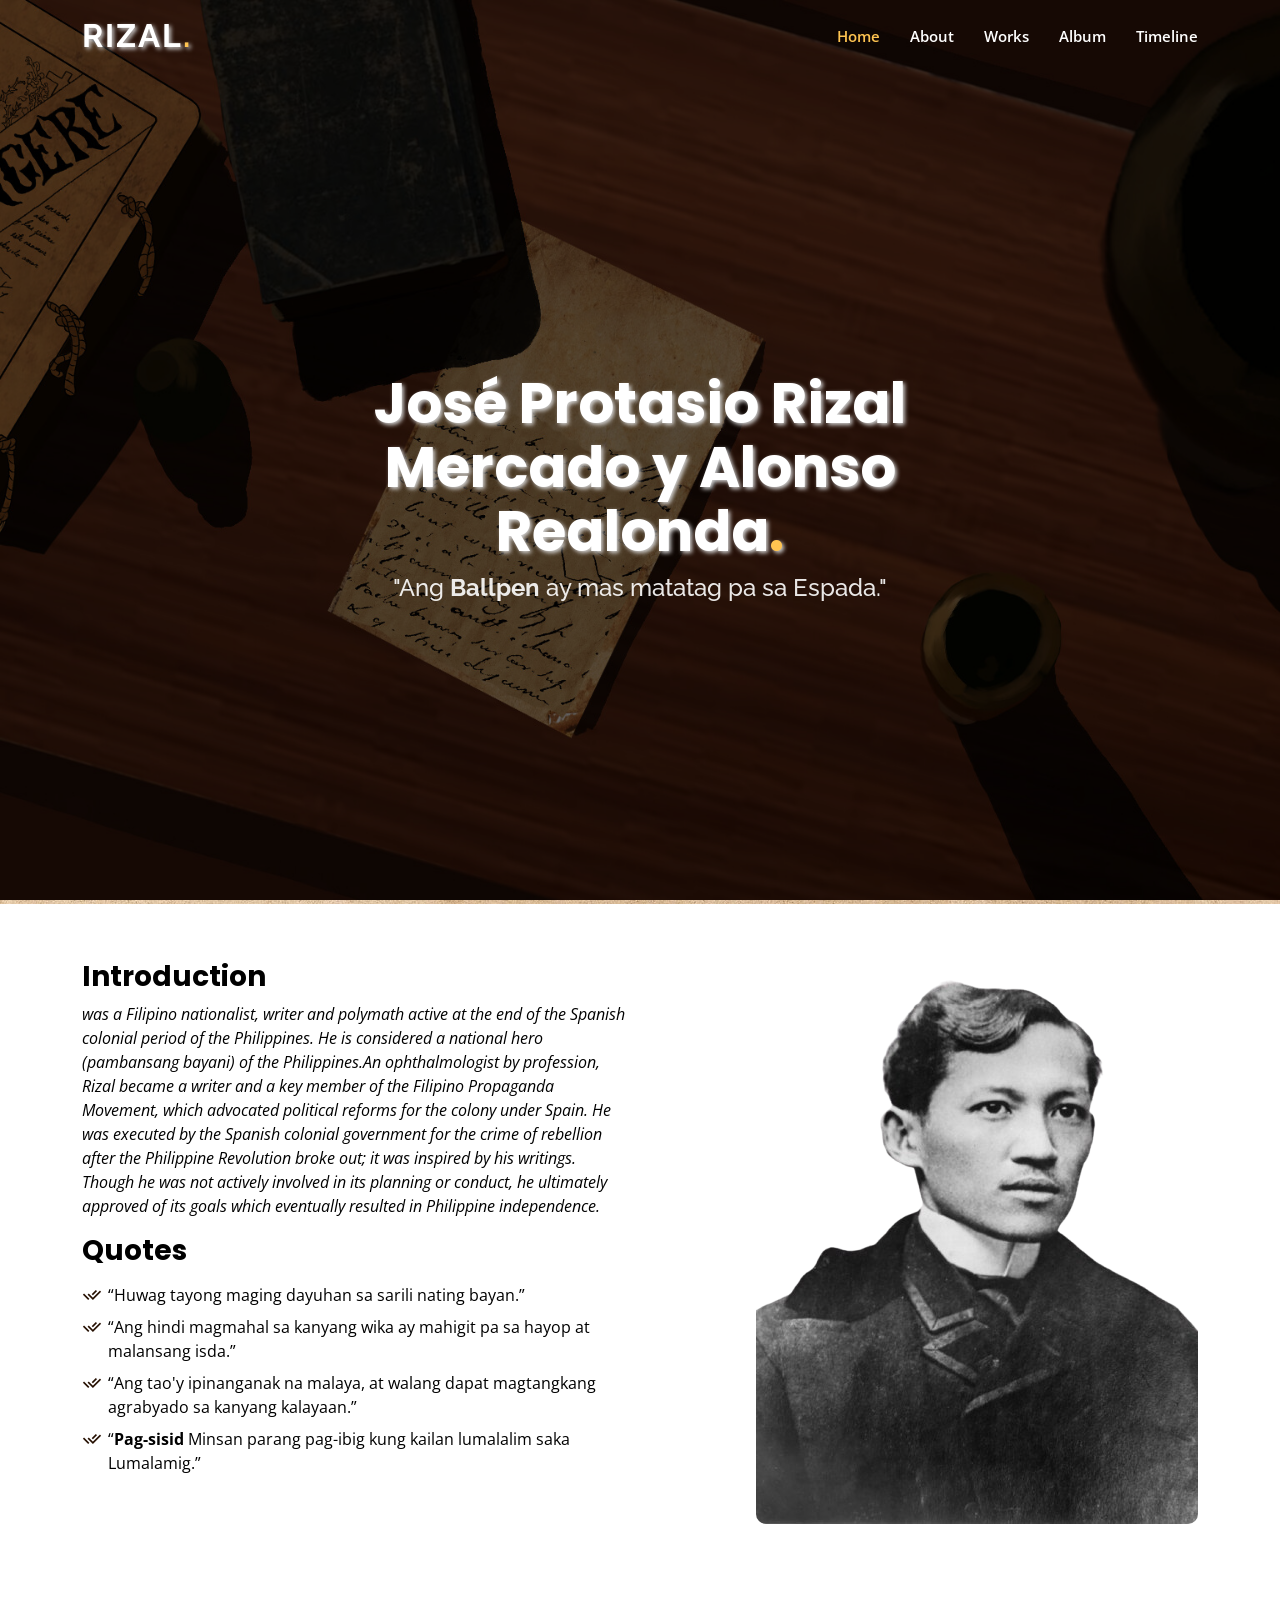
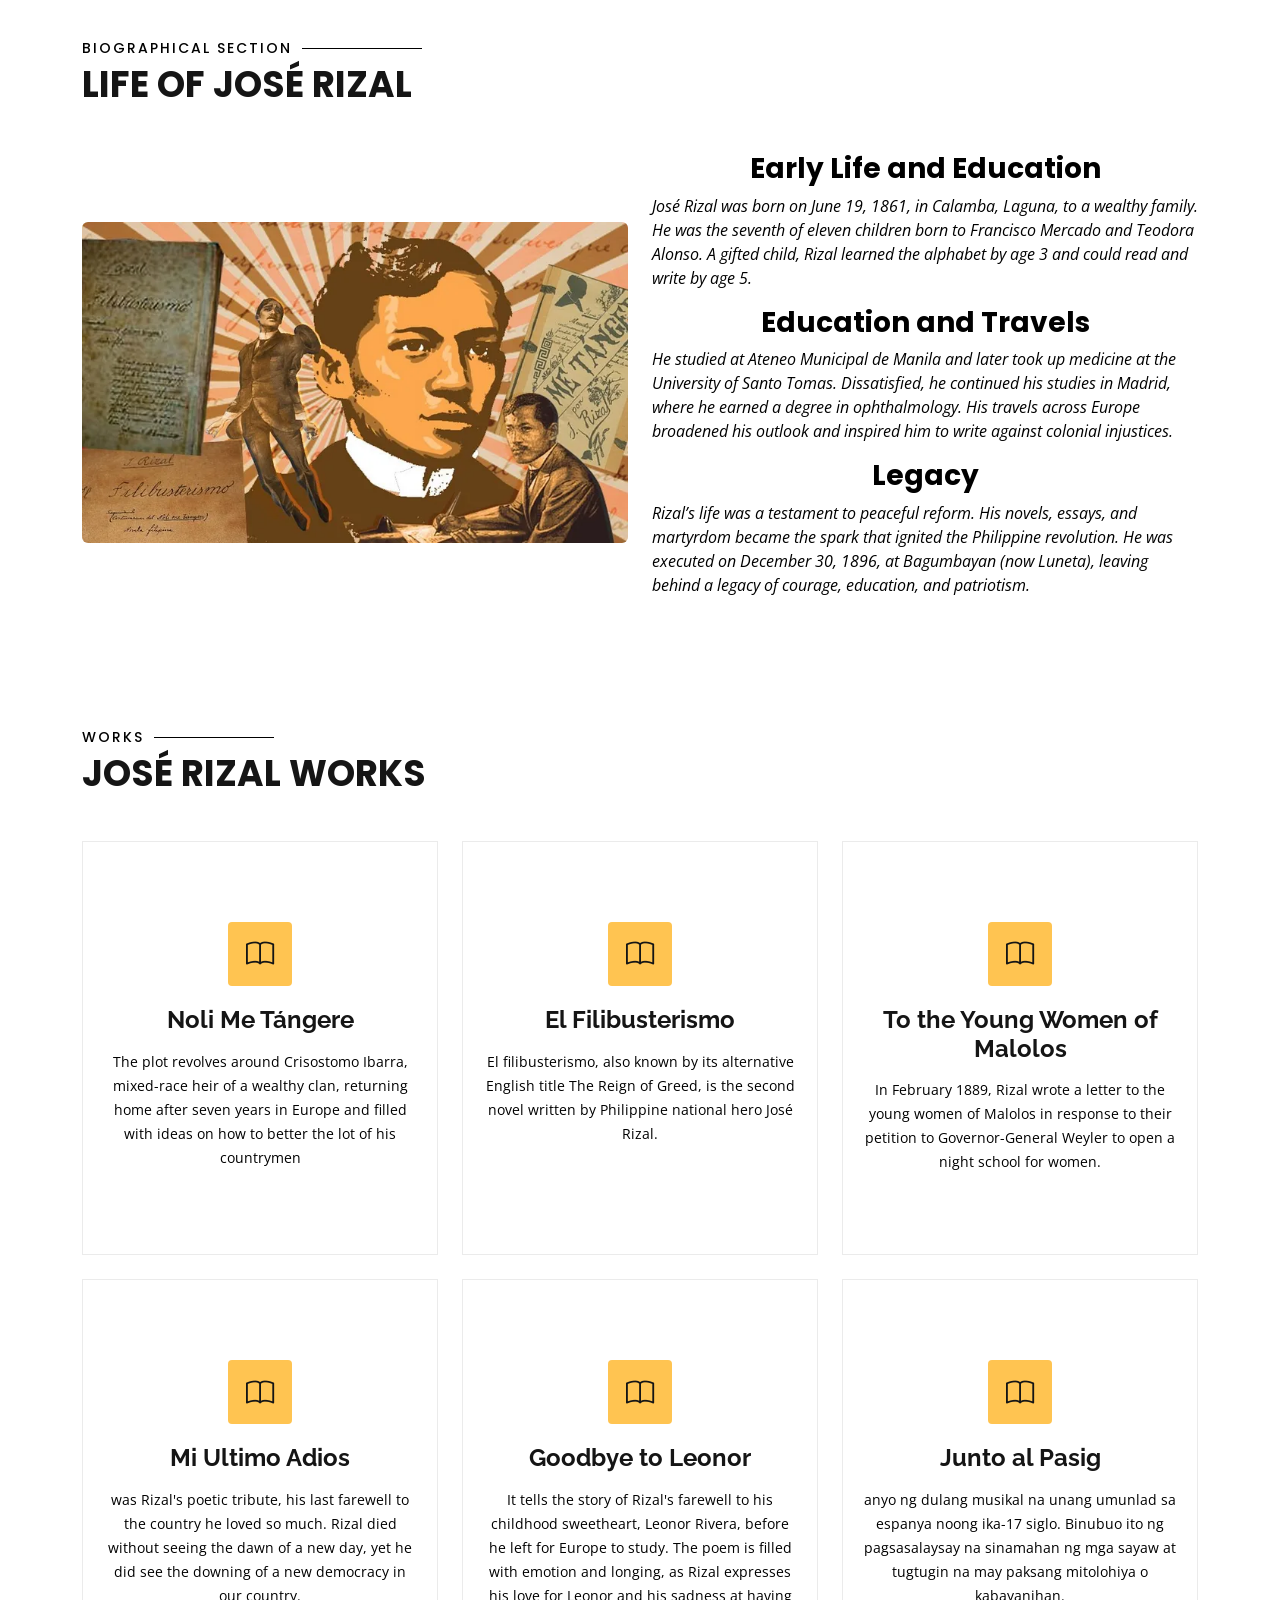
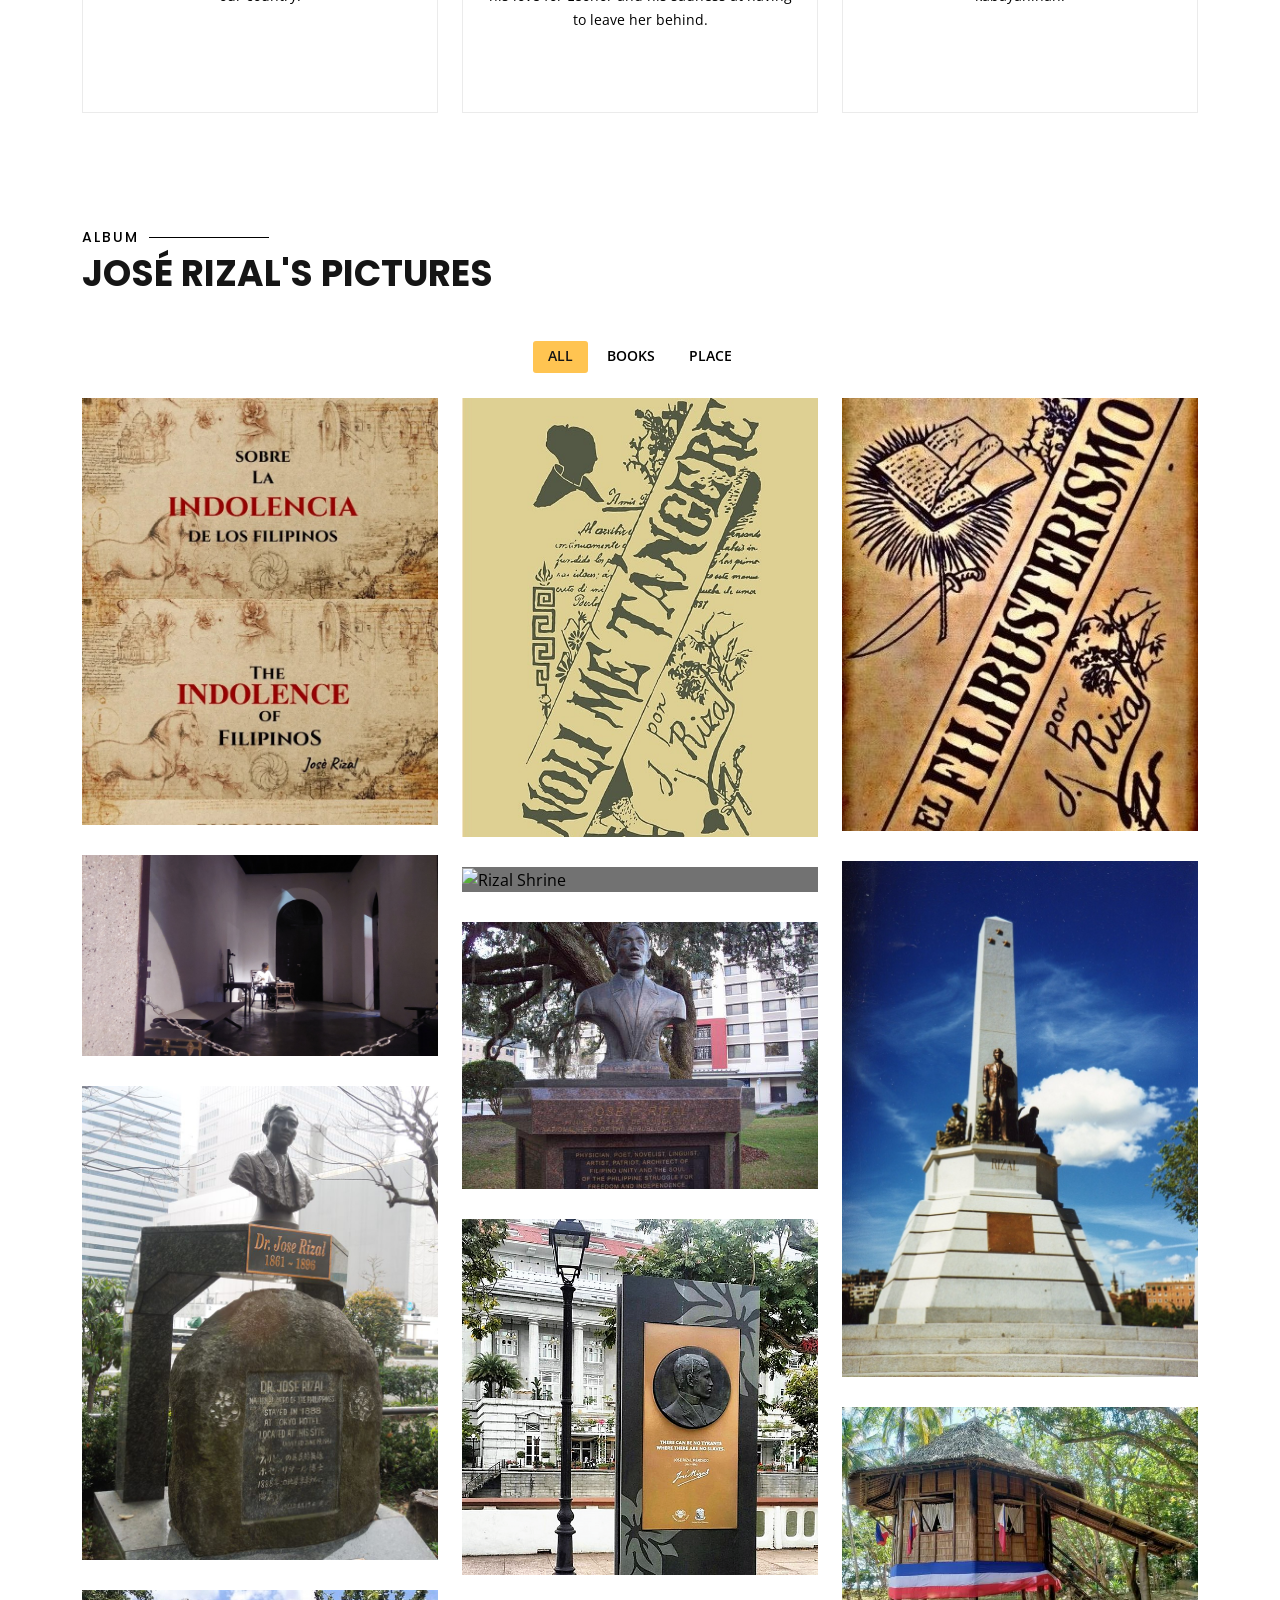
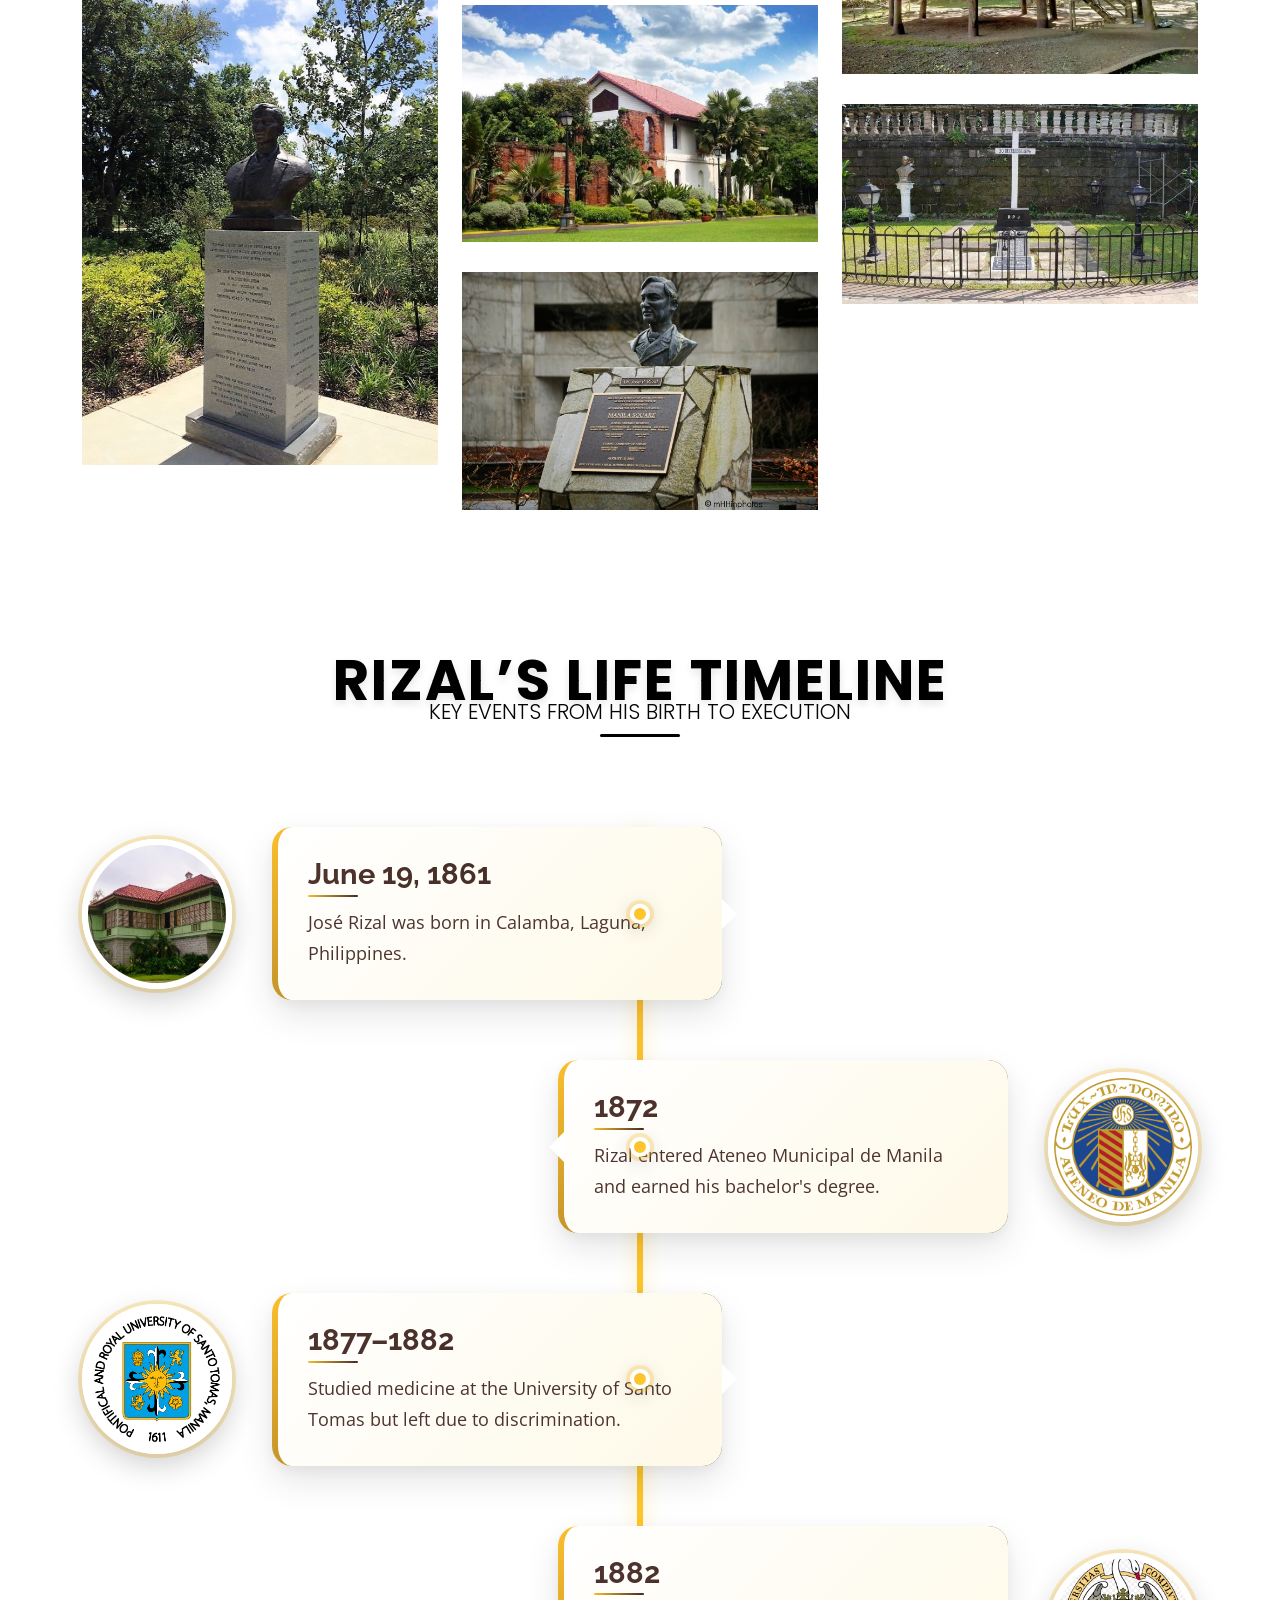
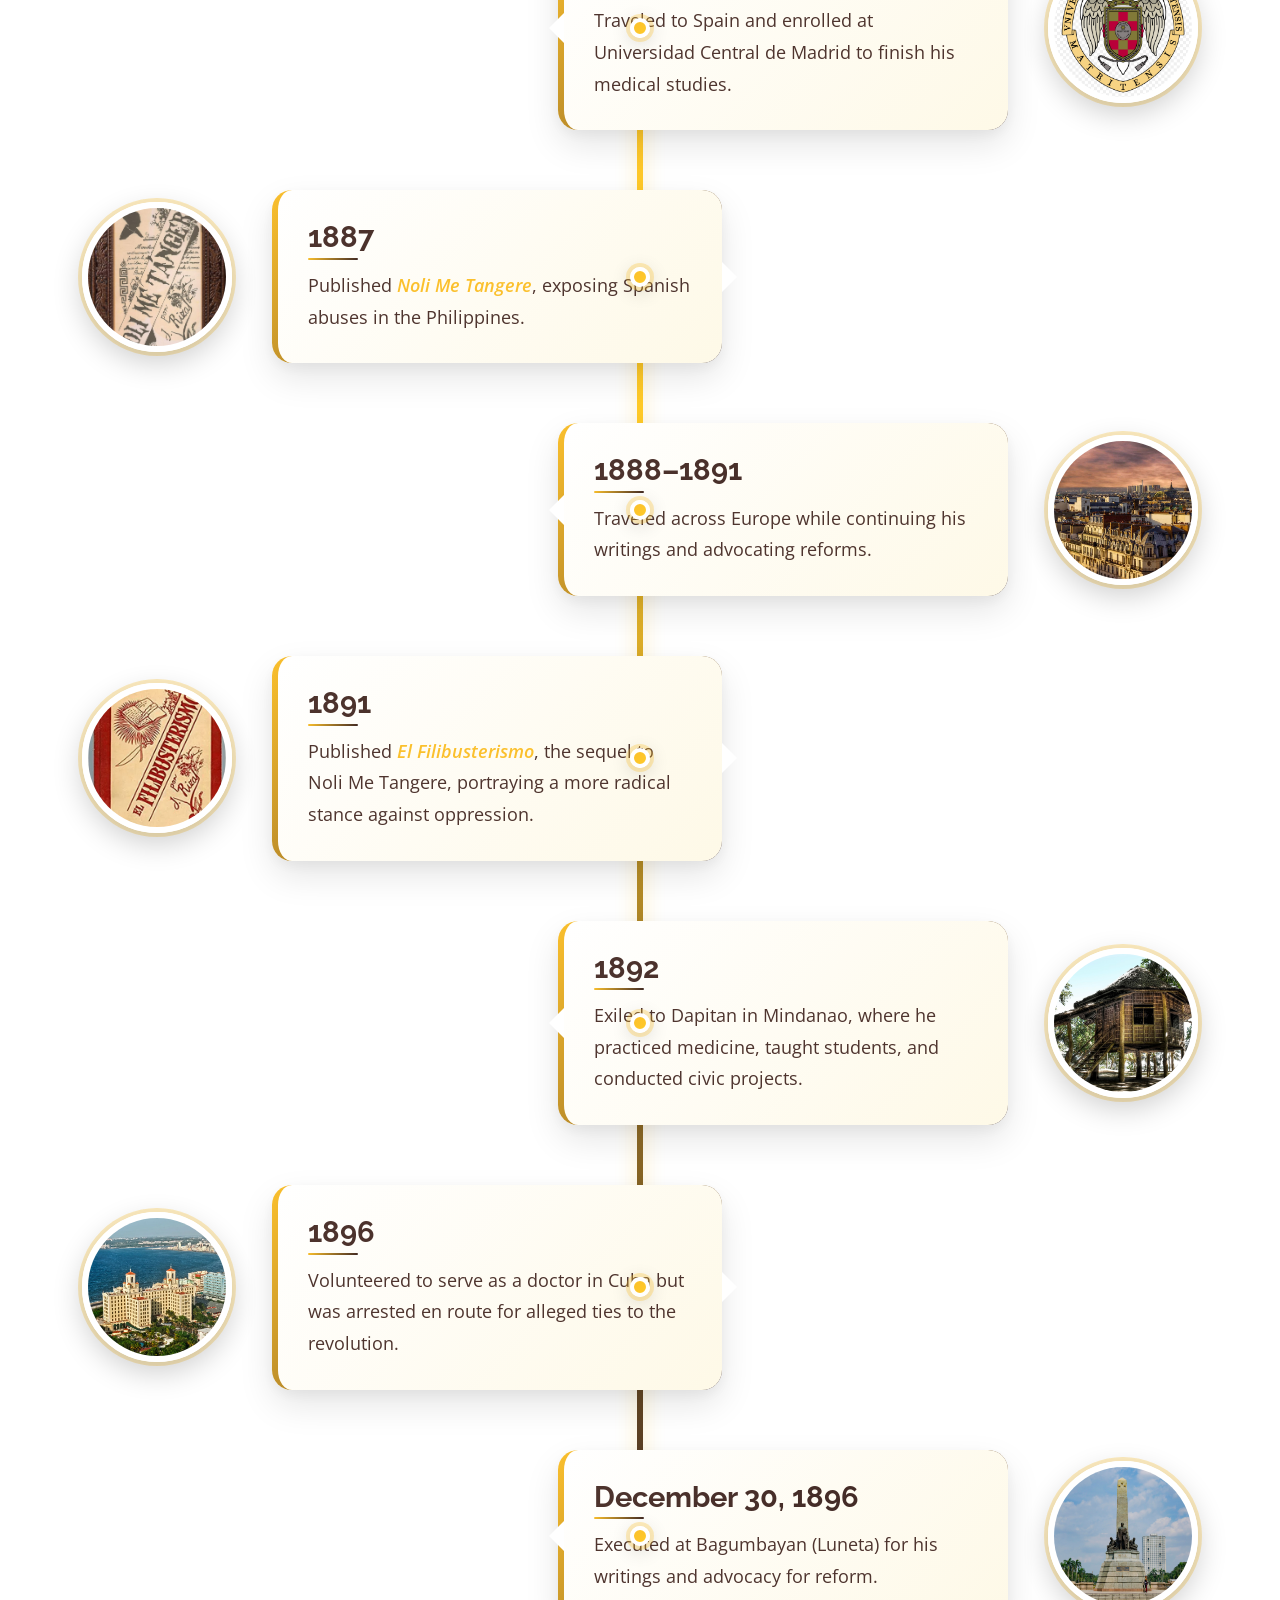
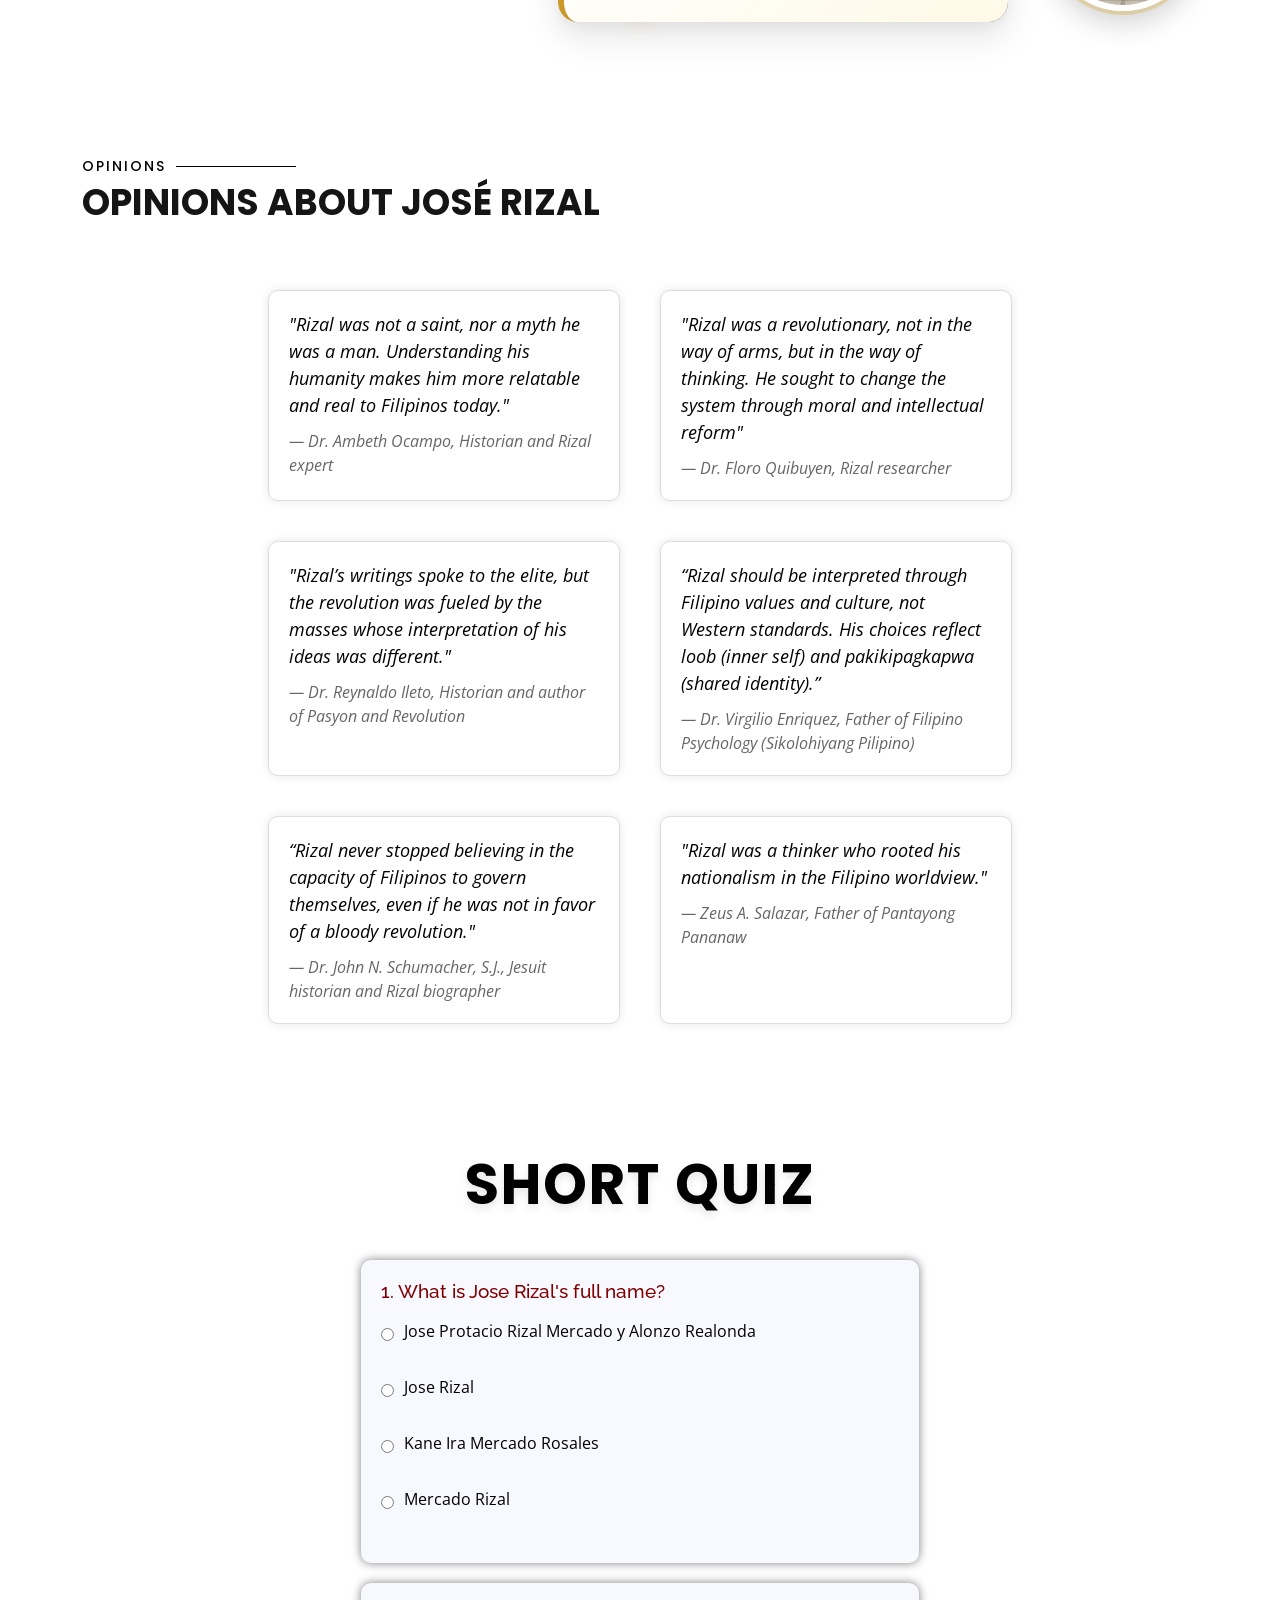
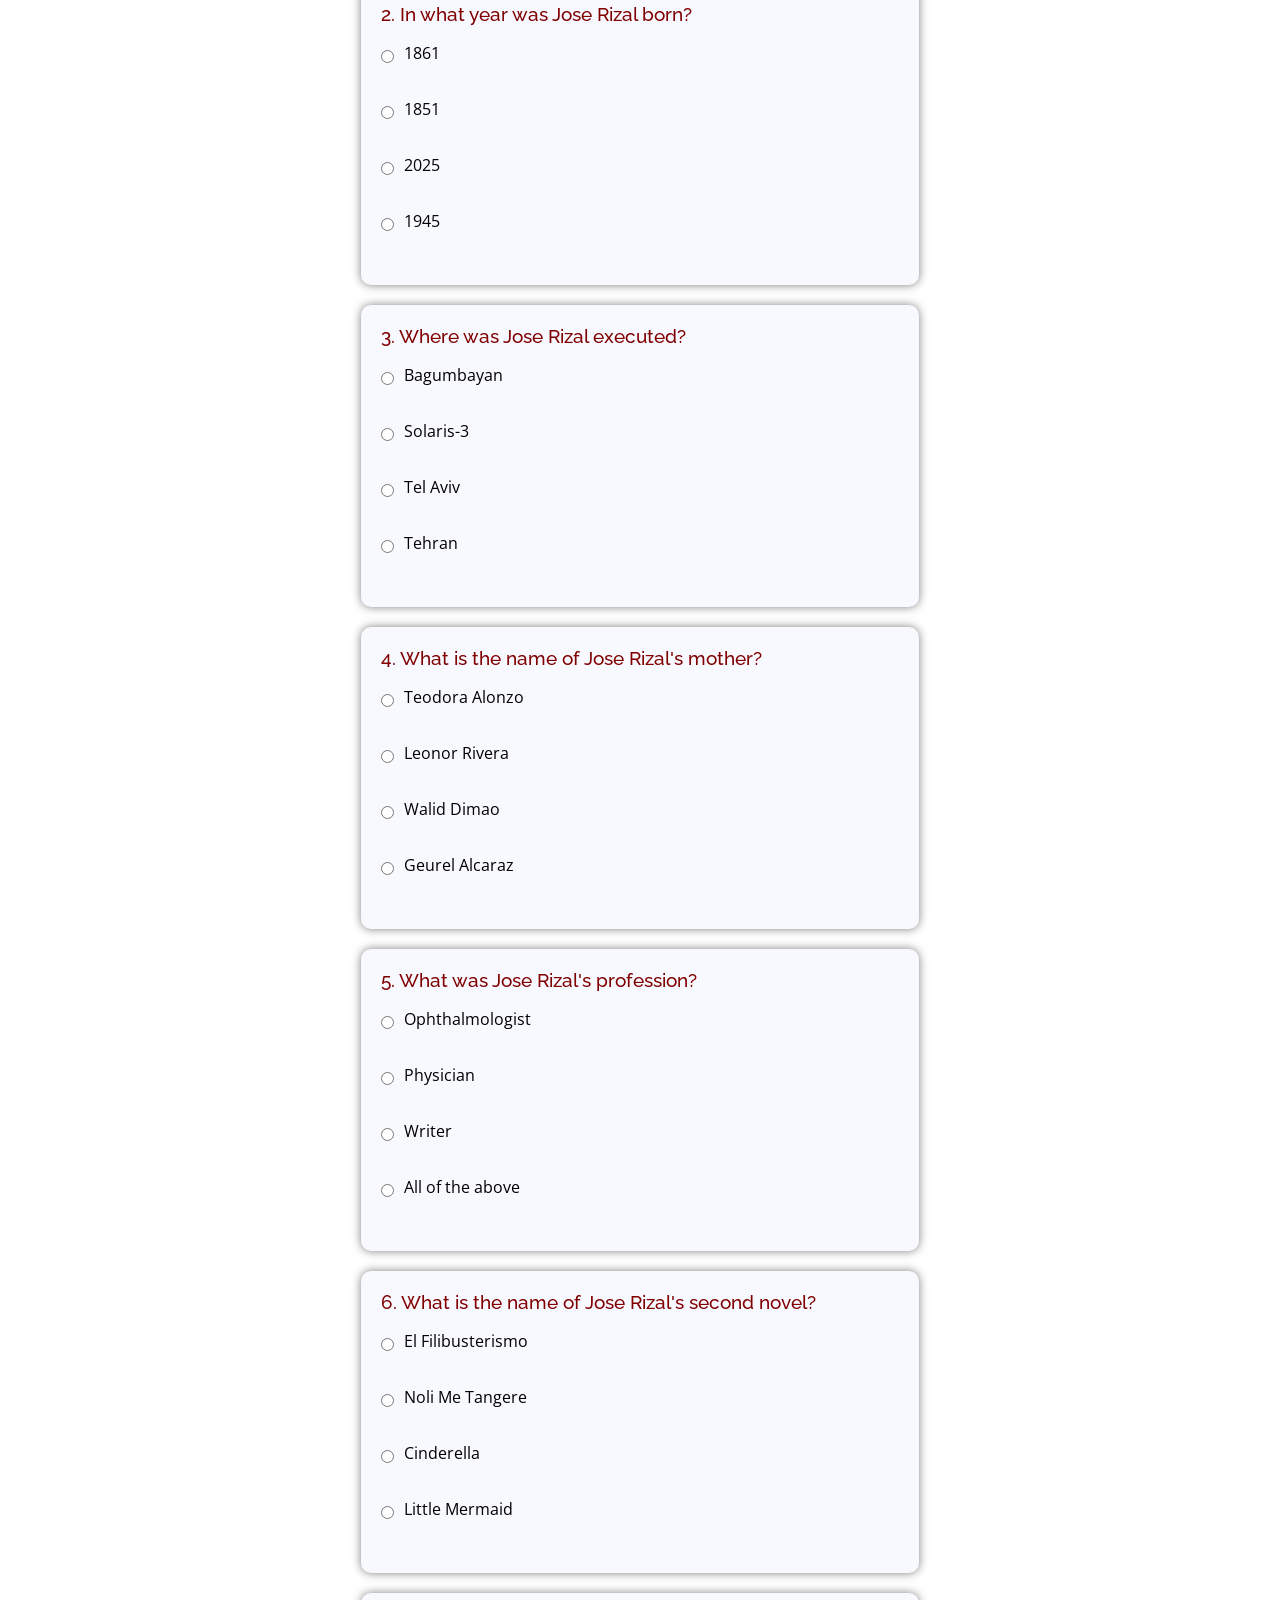
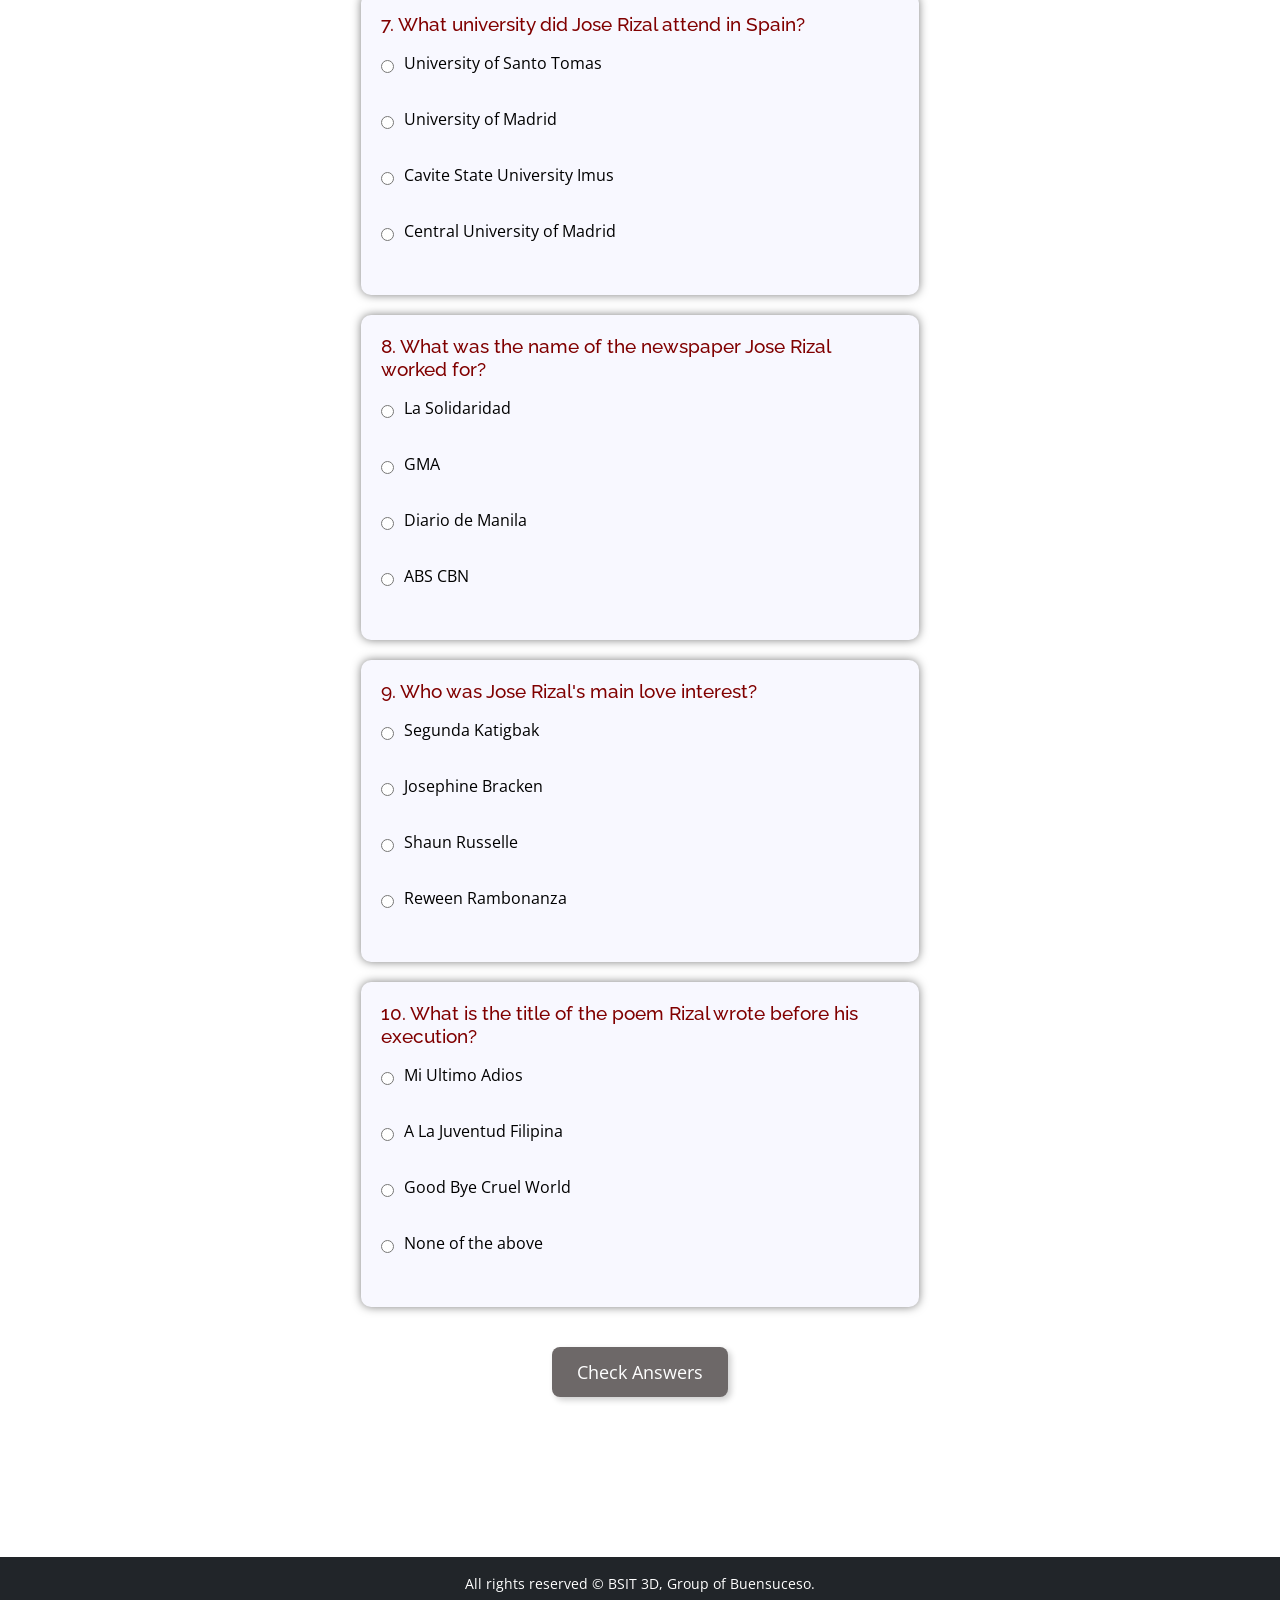
==== commit 16970f41: "edited by erwin" ====
--- a/index.html
+++ b/index.html
@@ -27,6 +27,7 @@
 
   <!-- Template Main CSS File -->
   <link href="assets/css/style.css" rel="stylesheet">
+  <link rel="stylesheet" href="assets/css/quiz.css">
 
  
 </head>
@@ -47,6 +48,7 @@
           <li><a class="nav-link scrollto" href="#about">About</a></li>
           <li><a class="nav-link scrollto" href="#services">Works</a></li>
           <li><a class="nav-link scrollto " href="#portfolio">Album</a></li>
+          <li><a class="nav-link scrollto " href="#timeline">Timeline</a></li>
         </ul>
         <i class="bi bi-list mobile-nav-toggle"></i>
       </nav><!-- .navbar -->
@@ -605,8 +607,23 @@
 <!-- ======= End Interview and Opinions Section ======= -->
 
 <!-- ======= Interactive/Quiz Section ======= -->
-
-<!-- ======= Interactive/Quiz Section Code Here ======= -->
+ <section id="timeline" class="timeline-section">
+  <div class="container">
+    <div class="quiz-title">
+      <center><h6>SHORT QUIZ</h6></center>
+    </div>
+
+<section id="quiz">
+  <script src="assets/js/quiz.js"></script>
+  <div id="quiz-content"></div>
+  <center><button onclick="checkAnswers()" id="checkAnswersButton" disabled>Check Answers</button></center>
+  <div id="results"></div>
+  <div id="popup">
+    <span id="popupClose" onclick="closePopup()">&times;</span>
+    <p id="popupMessage"></p>
+    <div id="correctAnswers"></div>
+  </div>
+</section>
 
 <!-- ======= End Interactive/Quiz Section ======= -->
 
--- a/assets/css/style.css
+++ b/assets/css/style.css
@@ -1644,7 +1644,7 @@
   }
 
   .timeline {
-    gap: 40px;
+    gap: 30px;
   }
 
   .timeline::before {
@@ -1739,7 +1739,7 @@
 
 .quote:hover {
   background-color: #f2f2f2;
-  box-shadow: 0 0 20px rgba(0, 0, 0, 0.2);
+  box-shadow: 0 0 20px rgba(0, 0, 0, 0.5);
   transform: translateY(-5px);
 }
 
@@ -1827,3 +1827,13 @@
   from {opacity: 0; transform: translateY(-20px);}
   to {opacity: 1; transform: translateY(0);}
 }
+
+.quiz-title h6 {
+  font-size: 3.5rem;
+  background: linear-gradient(135deg, #4e342e 0%, #3e2723 100%);
+  -webkit-background-clip: text;
+  background-clip: text;
+  margin-bottom: 15px;
+  font-weight: 700;
+  text-shadow: 0 4px 8px rgba(0, 0, 0, 0.1);
+}
--- a/assets/css/quiz.css
+++ b/assets/css/quiz.css
@@ -0,0 +1,125 @@
+.pau {
+  font-family: 'Open Sans', serif;
+  background-color: #f5f5dc;
+  line-height: 1.6;
+  margin: 20px;
+  color: #333;
+}
+
+h1 {
+  text-align: center;
+  color: #800000;
+  text-shadow: 2px 2px 4px #d3d3d3;
+  margin-bottom: 20px;
+  font-size: 2.5em;
+}
+
+.question-card {
+  margin-bottom: 20px;
+  padding: 20px;
+  max-width: 50%;    
+  border-radius: 10px;    
+  background-color: #f8f8ff; 
+  box-shadow: 0 0 10px rgba(0, 0, 0, 0.5);
+  transition: transform 0.3s ease;
+  margin-left: auto;
+  margin-right: auto;
+}
+
+
+.question-card h3 {
+  color: #800000;
+  margin-bottom: 15px;
+  font-size: 1.2em;
+}
+
+.question-card label {
+  display: block;
+  margin-bottom: 8px;
+  font-size: 1em;
+}
+
+.question-card input[type="radio"] {
+  margin-right: 10px;
+  vertical-align: middle;
+}
+
+button {
+  background-color: #800000;
+  color: white;
+  padding: 12px 25px;
+  border: none;
+  border-radius: 8px;
+  cursor: pointer;
+  margin-top: 20px;
+  font-size: 1.1em; 
+  transition: background-color 0.3s ease;
+  box-shadow: 3px 3px 6px rgba(0, 0, 0, 0.2);
+}
+
+button:disabled {
+  background-color: #6d6868;
+  cursor: not-allowed;
+
+}
+
+button:enabled {
+  background-color: #5fb327;
+}
+
+button:hover:enabled {
+  background-color: #388e1c;
+  transform: scale(1.05);
+  transition: background-color 0.2s, transform 0.2s;
+}
+
+#results {
+  margin-top: 20px;
+  font-weight: bold;
+  color: #800000;
+  text-align: center;
+  font-size: 1.2em; 
+}
+
+#popup {
+  display: none;
+  position: fixed;
+  top: 50%;
+  left: 50%;
+  transform: translate(-50%, -50%);
+  background-color: white;
+  padding: 20px;
+  border: 1px solid #800000;
+  border-radius: 8px;
+  box-shadow: 4px 4px 8px rgba(0, 0, 0, 0.2);
+  z-index: 10;
+  width: 80%;
+  max-width: 600px;
+  overflow-y: auto;
+  max-height: 80vh;
+}
+
+#popupClose {
+  position: absolute;
+  top: 10px;
+  right: 10px;
+  cursor: pointer;
+  font-size: 1.2em;
+}
+
+#correctAnswers p {
+  margin-bottom: 8px;
+}
+
+.required-indicator {
+  color: red;
+}
+
+#correctAnswers p {
+  margin-bottom: 8px;
+  font-size: 1em;
+}
+
+.required-indicator {
+  color: red;
+}
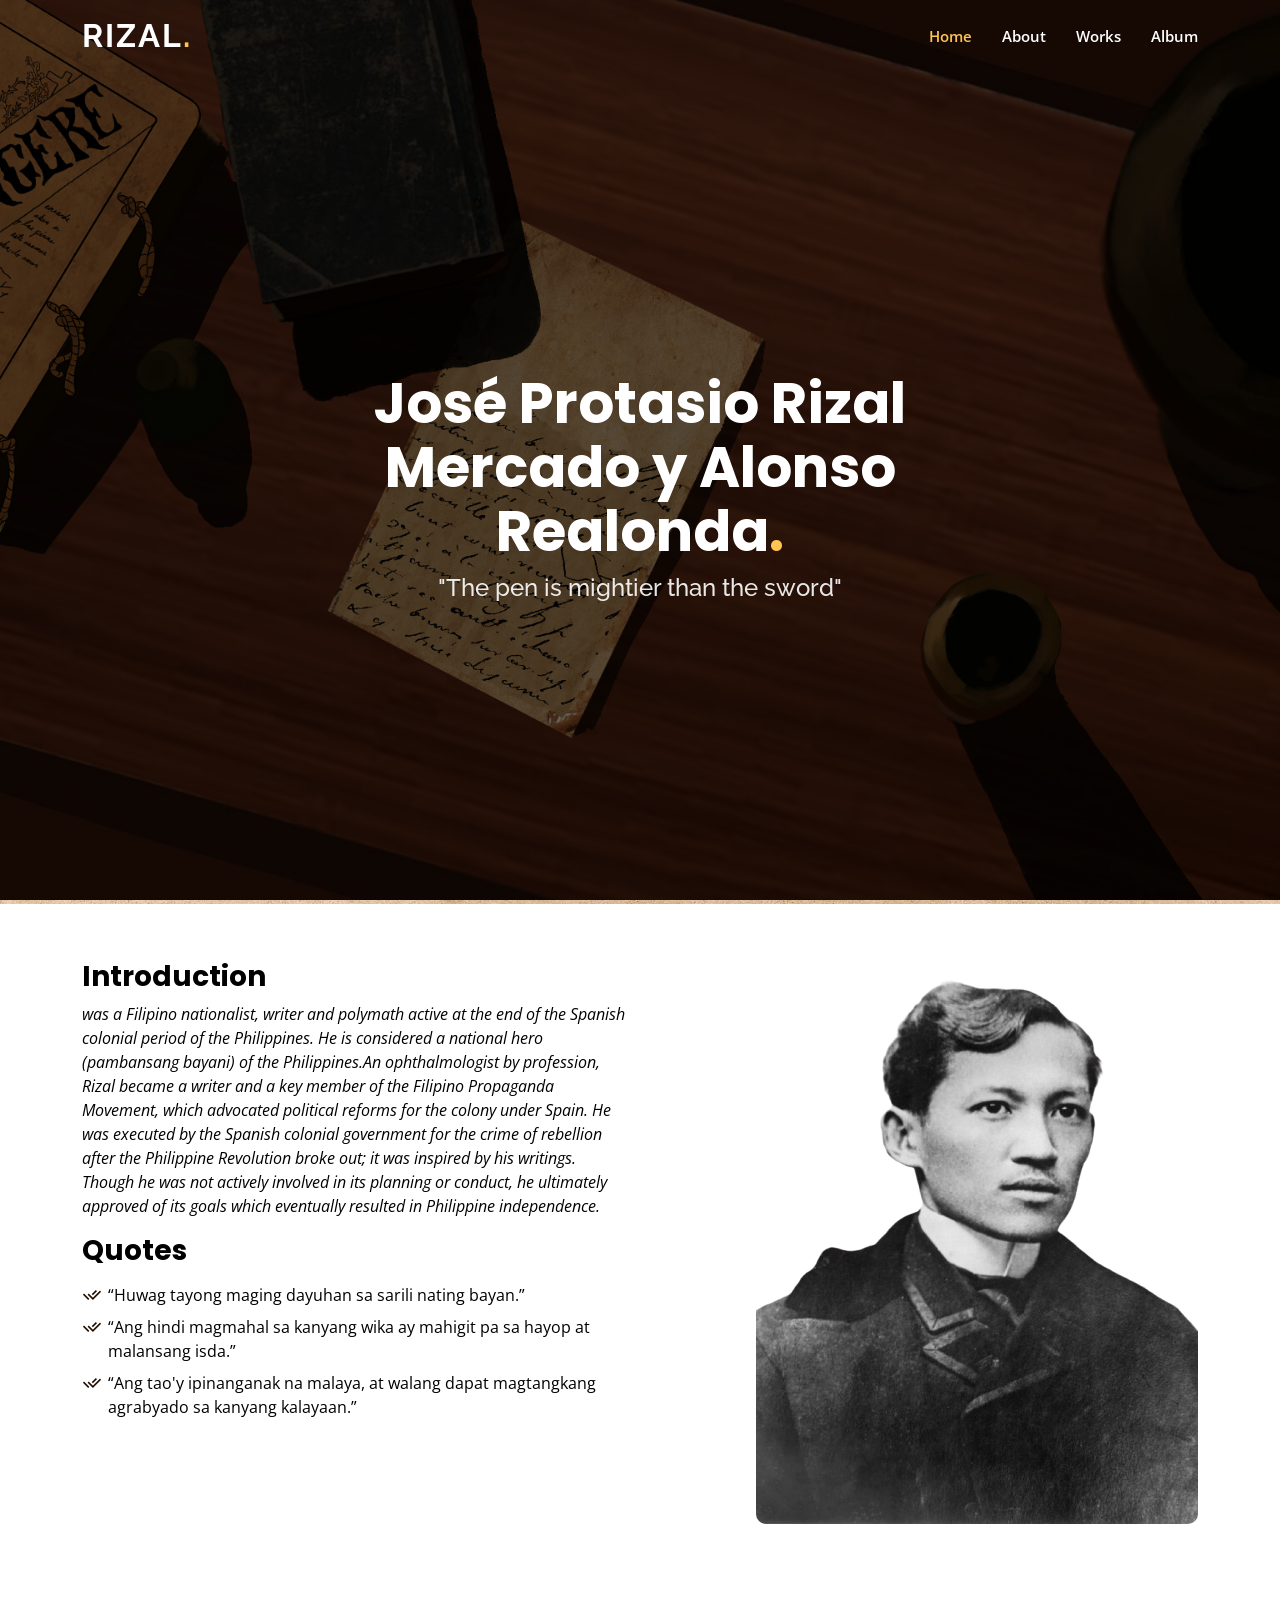
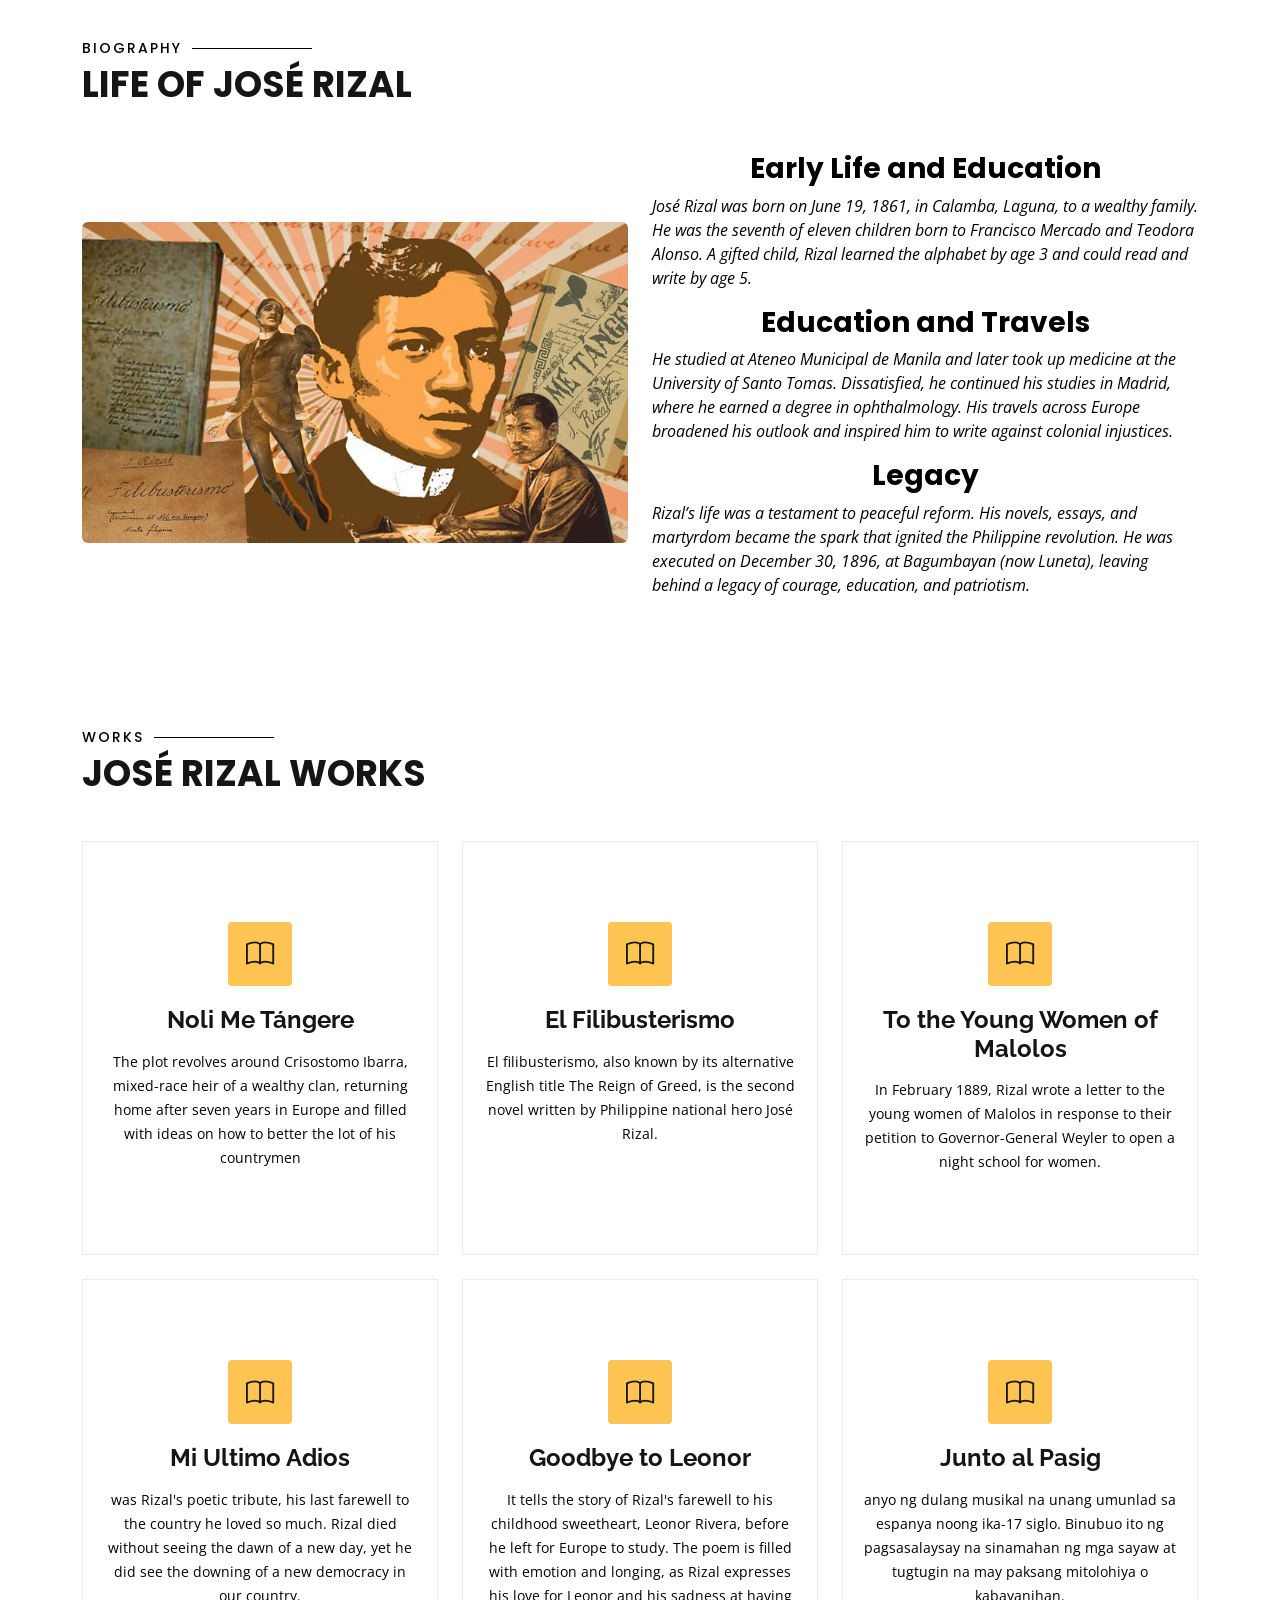
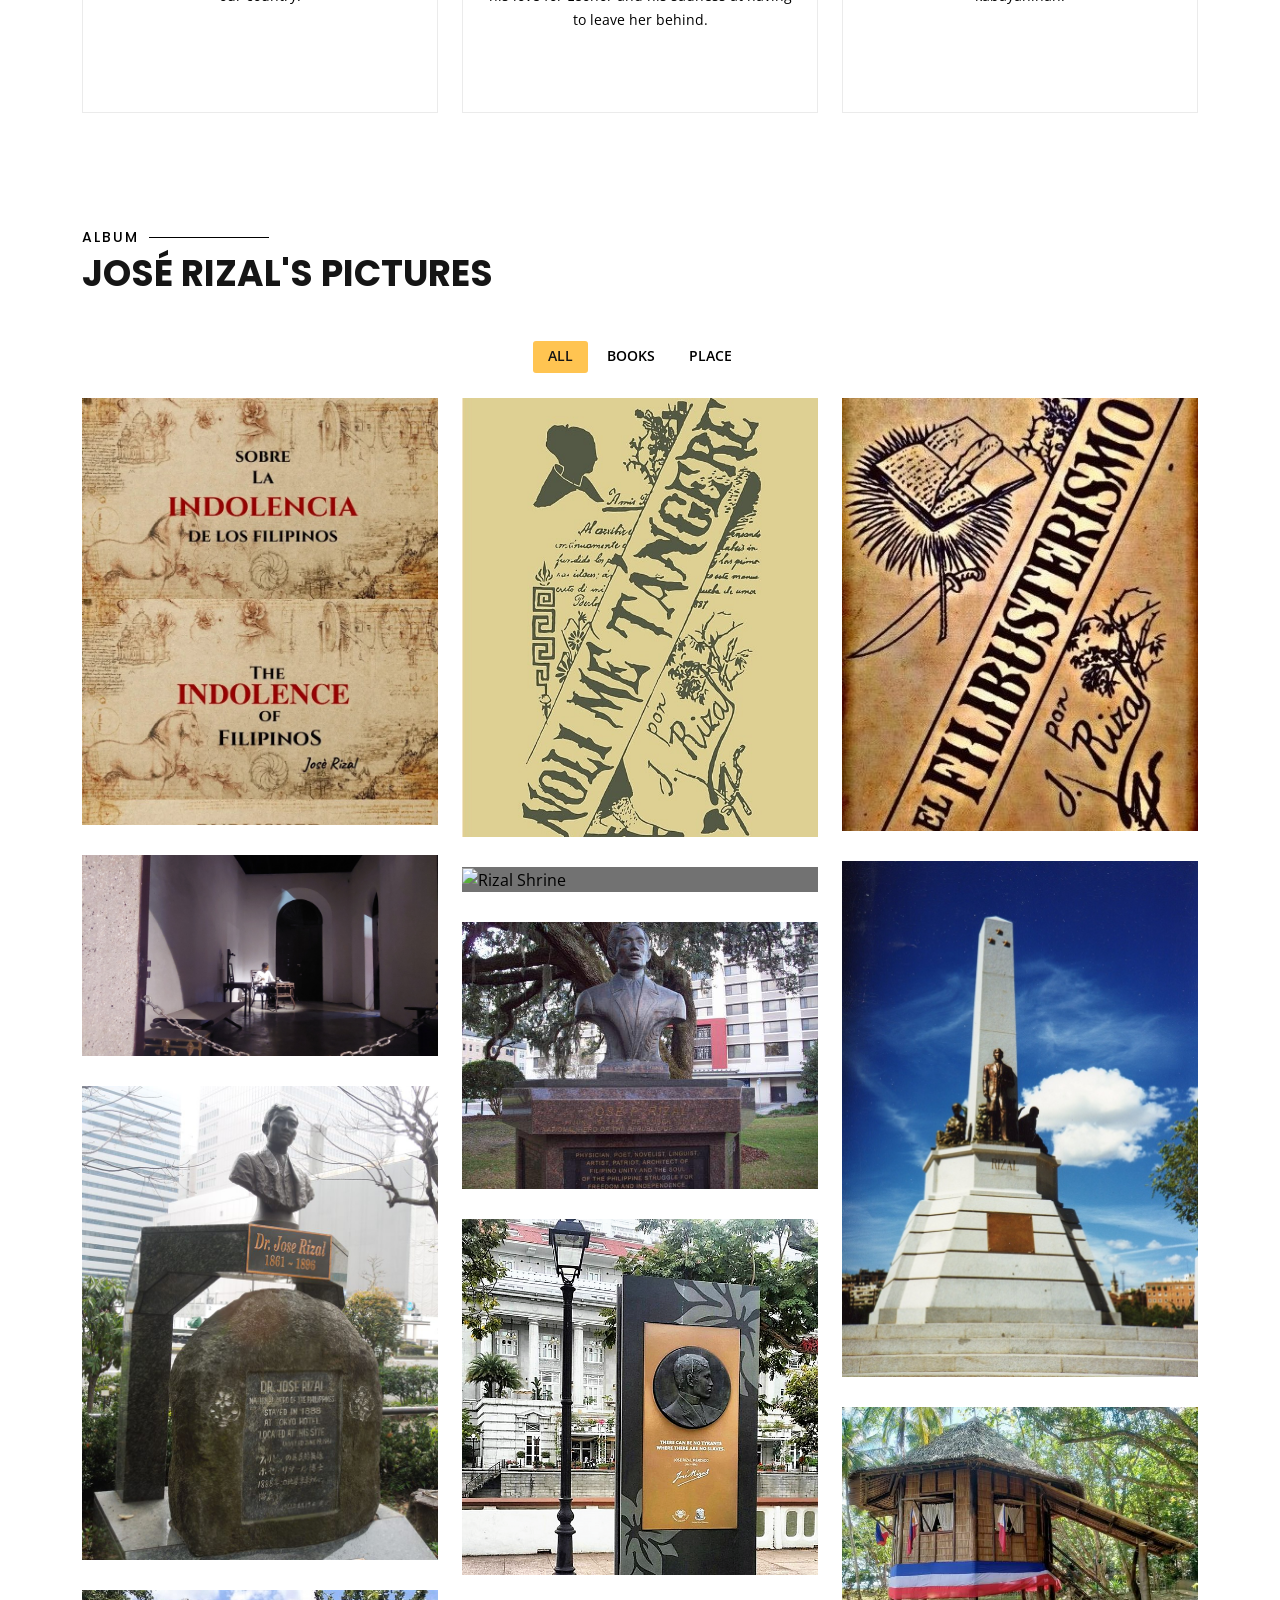
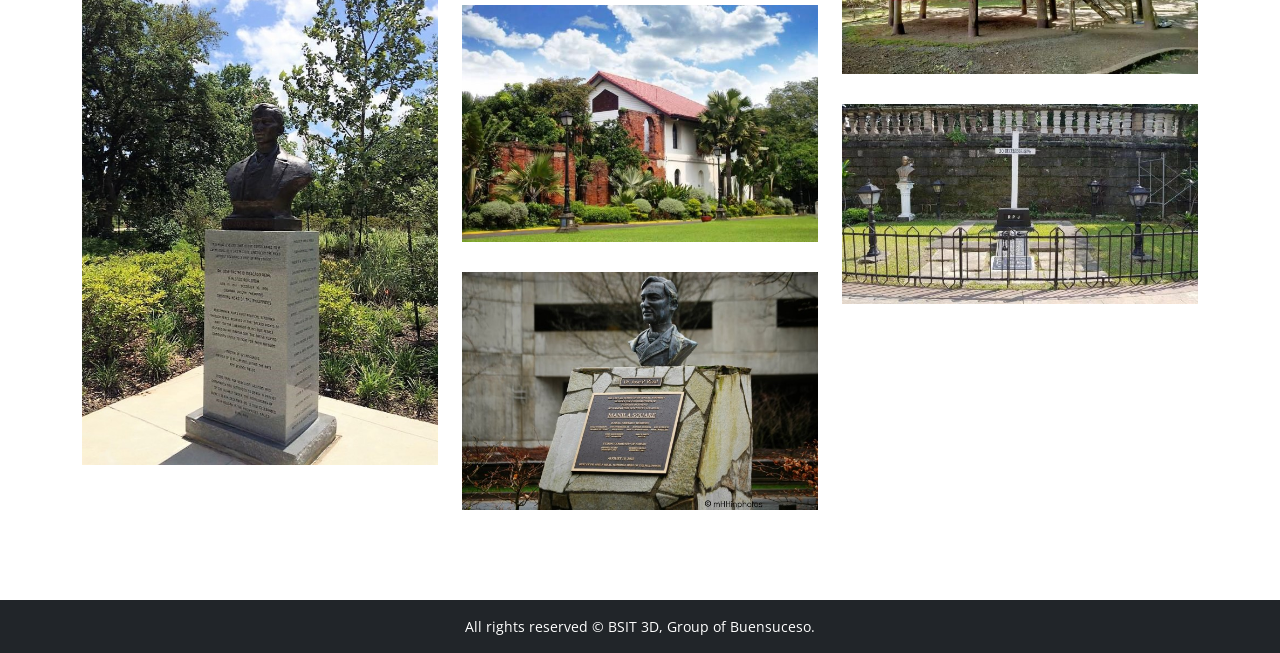
==== commit 3b10dbaf: "added the description info" ====
--- a/index.html
+++ b/index.html
@@ -27,7 +27,6 @@
 
   <!-- Template Main CSS File -->
   <link href="assets/css/style.css" rel="stylesheet">
-  <link rel="stylesheet" href="assets/css/quiz.css">
 
  
 </head>
@@ -48,7 +47,6 @@
           <li><a class="nav-link scrollto" href="#about">About</a></li>
           <li><a class="nav-link scrollto" href="#services">Works</a></li>
           <li><a class="nav-link scrollto " href="#portfolio">Album</a></li>
-          <li><a class="nav-link scrollto " href="#timeline">Timeline</a></li>
         </ul>
         <i class="bi bi-list mobile-nav-toggle"></i>
       </nav><!-- .navbar -->
@@ -62,7 +60,7 @@
       <div class="row justify-content-center" data-aos="fade-up" data-aos-delay="150">
         <div class="col-xl-6 col-lg-8">
           <h1>José Protasio Rizal Mercado y Alonso Realonda<span>.</span></h1>
-          <h2>"Ang <strong>Ballpen</strong> ay mas matatag pa sa Espada."</h2>
+          <h2>"The pen is mightier than the sword"</h2>
         </div>
       </div>
 
@@ -91,7 +89,6 @@
               <li><i class="ri-check-double-line"></i> “Huwag tayong maging dayuhan sa sarili nating bayan.”</li>
               <li><i class="ri-check-double-line"></i> “Ang hindi magmahal sa kanyang wika ay mahigit pa sa hayop at malansang isda.”</li>
               <li><i class="ri-check-double-line"></i> “Ang tao'y ipinanganak na malaya, at walang dapat magtangkang agrabyado sa kanyang kalayaan.”</li>
-              <li><i class="ri-check-double-line"></i> “<strong>Pag-sisid</strong> Minsan parang pag-ibig kung kailan lumalalim saka Lumalamig.”</li>
             </ul>
            
           </div>
@@ -103,7 +100,7 @@
   <div class="container" data-aos="fade-up">
 
     <div class="section-title">
-      <h2>Biographical Section</h2>
+      <h2>Biography</h2>
       <p>Life of José Rizal</p>
     </div>
 
@@ -292,7 +289,7 @@
               <div class="portfolio-info">
                 <span class="portfolio-hover-text">Luneta Park&nbsp;</span>
                 <div class="portfolio-links">
-                  <a href="fortSantiagoModal" data-bs-toggle="modal" data-bs-target="#fortSantiagoModal" title="More Details">
+                  <a href="fortSantiagoModal" data-bs-toggle="modal" data-bs-target="#luneta" title="More Details">
                   <i class="bi bi-info-circle" style="font-size: 2rem; color: #fff;"></i>
                   <a href="assets/img/portfolio/your-second-image.jpg" data-gallery="portfolioGallery"></a>
                   <a href="portfolio-details.html" title="More Details"></a>
@@ -307,7 +304,7 @@
               <div class="portfolio-info">
                 <span class="portfolio-hover-text">Rizal Shrine in Calamba&nbsp;</span>
                 <div class="portfolio-links">
-                  <a href="fortSantiagoModal" data-bs-toggle="modal" data-bs-target="#fortSantiagoModal" title="More Details">
+                  <a href="fortSantiagoModal" data-bs-toggle="modal" data-bs-target="#calamba" title="More Details">
                   <i class="bi bi-info-circle" style="font-size: 2rem; color: #fff;"></i>
                   <a href="" data-gallery="portfolioGallery"></a>
                   <a href="portfolio-details.html" title="More Details"></a>
@@ -322,7 +319,7 @@
               <div class="portfolio-info">
                 <span class="portfolio-hover-text">Rizal Monument in Oralando Florida&nbsp;</span>
                 <div class="portfolio-links">
-                  <a href="fortSantiagoModal" data-bs-toggle="modal" data-bs-target="#fortSantiagoModal" title="More Details">
+                  <a href="fortSantiagoModal" data-bs-toggle="modal" data-bs-target="#florida" title="More Details">
                   <i class="bi bi-info-circle" style="font-size: 2rem; color: #fff;"></i>
                   <a href="assets/img/portfolio/your-second-image.jpg" data-gallery="portfolioGallery"></a>
                   <a href="portfolio-details.html" title="More Details"></a>
@@ -337,7 +334,7 @@
                   <div class="portfolio-info">
                     <span class="portfolio-hover-text">Rizal Monument in Japan&nbsp;</span>
                       <div class="portfolio-links">
-                        <a href="fortSantiagoModal" data-bs-toggle="modal" data-bs-target="#fortSantiagoModal" title="More Details">
+                        <a href="fortSantiagoModal" data-bs-toggle="modal" data-bs-target="#japan" title="More Details">
                   <i class="bi bi-info-circle" style="font-size: 2rem; color: #fff;"></i>
                         <a href="assets/img/portfolio/your-second-image.jpg" data-gallery="portfolioGallery"></a>
                           <a href="portfolio-details.html" title="More Details"></a>
@@ -352,7 +349,7 @@
                   <div class="portfolio-info">
                     <span class="portfolio-hover-text">Rizal Monument in Singapore&nbsp;</span>
                       <div class="portfolio-links">
-                        <a href="fortSantiagoModal" data-bs-toggle="modal" data-bs-target="#fortSantiagoModal" title="More Details">
+                        <a href="fortSantiagoModal" data-bs-toggle="modal" data-bs-target="#singapore" title="More Details">
                   <i class="bi bi-info-circle" style="font-size: 2rem; color: #fff;"></i>
                         <a href="assets/img/portfolio/your-second-image.jpg" data-gallery="portfolioGallery"></a>
                           <a href="portfolio-details.html" title="More Details"></a>
@@ -366,7 +363,7 @@
                   <div class="portfolio-info">
                     <span class="portfolio-hover-text">Rizal Museum in Dapitan&nbsp;</span>
                       <div class="portfolio-links">
-                        <a href="dapitan" data-bs-toggle="modal" data-bs-target="#dapitanModal" title="More Details">
+                        <a href="dapitan" data-bs-toggle="modal" data-bs-target="#dapitan" title="More Details">
                   <i class="bi bi-info-circle" style="font-size: 2rem; color: #fff;"></i>
                         <a href="assets/img/portfolio/your-second-image.jpg" data-gallery="portfolioGallery"></a>
                           <a href="portfolio-details.html" title="More Details"></a>
@@ -381,7 +378,7 @@
                   <div class="portfolio-info">
                     <span class="portfolio-hover-text">Herman Park in Houston Texas&nbsp;</span>
                       <div class="portfolio-links">
-                        <a href="fortSantiagoModal" data-bs-toggle="modal" data-bs-target="#fortSantiagoModal" title="More Details">
+                        <a href="fortSantiagoModal" data-bs-toggle="modal" data-bs-target="#texas" title="More Details">
                   <i class="bi bi-info-circle" style="font-size: 2rem; color: #fff;"></i>
                         <a href="assets/img/portfolio/your-second-image.jpg" data-gallery="portfolioGallery"></a>
                           <a href="portfolio-details.html" title="More Details"></a>
@@ -409,7 +406,7 @@
                   <div class="portfolio-info">
                     <span class="portfolio-hover-text">Paco Park Rizal&nbsp;</span>
                       <div class="portfolio-links">
-                        <a href="fortSantiagoModal" data-bs-toggle="modal" data-bs-target="#fortSantiagoModal" title="More Details">
+                        <a href="fortSantiagoModal" data-bs-toggle="modal" data-bs-target="#paco" title="More Details">
                   <i class="bi bi-info-circle" style="font-size: 2rem; color: #fff;"></i>
                         <a href="assets/img/portfolio/your-second-image.jpg" data-gallery="portfolioGallery"></a>
                           <a href="portfolio-details.html" title="More Details"></a>
@@ -423,7 +420,7 @@
                   <div class="portfolio-info">
                     <span class="portfolio-hover-text">Rizal Monument in Alaska&nbsp;</span>
                       <div class="portfolio-links">
-                        <a href="fortSantiagoModal" data-bs-toggle="modal" data-bs-target="#fortSantiagoModal" title="More Details">
+                        <a href="fortSantiagoModal" data-bs-toggle="modal" data-bs-target="#alaska" title="More Details">
                   <i class="bi bi-info-circle" style="font-size: 2rem; color: #fff;"></i>
                         <a href="assets/img/portfolio/your-second-image.jpg" data-gallery="portfolioGallery"></a>
                           <a href="portfolio-details.html" title="More Details"></a>
@@ -437,203 +434,6 @@
 
       </div>
     </section><!-- End Portfolio Section -->
-
-    <!-- ======= Timeline Section ======= -->
-<section id="timeline" class="timeline-section">
-  <div class="container">
-    <div class="section-title">
-      <h6>Rizal’s Life Timeline</h6>
-      <p>Key events from his birth to execution</p>
-    </div>
-
-      <div class="timeline">
-
-        <div class="timeline-item">
-          <div class="timeline-img">
-            <img src="assets/img/imgrizal-birth.JPG" alt="Calamba, Laguna">
-          </div>
-          <div class="timeline-content">
-            <h3>June 19, 1861</h3>
-            <p>José Rizal was born in Calamba, Laguna, Philippines.</p>
-          </div>
-        </div>
-
-        <div class="timeline-item">
-          <div class="timeline-img">
-            <img src="assets/img/ateneo.png" alt="Ateneo">
-          </div>
-          <div class="timeline-content">
-            <h3>1872</h3>
-            <p>Rizal entered Ateneo Municipal de Manila and earned his bachelor's degree.</p>
-          </div>
-        </div>
-
-        <div class="timeline-item">
-          <div class="timeline-img">
-            <img src="assets/img/santo tomas.png" alt="UST">
-          </div>
-          <div class="timeline-content">
-            <h3>1877–1882</h3>
-            <p>Studied medicine at the University of Santo Tomas but left due to discrimination.</p>
-          </div>
-        </div>
-
-        <div class="timeline-item">
-          <div class="timeline-img">
-            <img src="assets/img/univerisdad de madrid.png" alt="Madrid">
-          </div>
-          <div class="timeline-content">
-            <h3>1882</h3>
-            <p>Traveled to Spain and enrolled at Universidad Central de Madrid to finish his medical studies.</p>
-          </div>
-        </div>
-
-        <div class="timeline-item">
-          <div class="timeline-img">
-            <img src="assets/img/noli me tangere.jpg" alt="Noli Me Tangere">
-          </div>
-          <div class="timeline-content">
-            <h3>1887</h3>
-            <p>Published <em>Noli Me Tangere</em>, exposing Spanish abuses in the Philippines.</p>
-          </div>
-        </div>
-
-        <div class="timeline-item">
-          <div class="timeline-img">
-            <img src="assets/img/europe travel.jpg" alt="Europe">
-          </div>
-          <div class="timeline-content">
-            <h3>1888–1891</h3>
-            <p>Traveled across Europe while continuing his writings and advocating reforms.</p>
-          </div>
-        </div>
-
-        <div class="timeline-item">
-          <div class="timeline-img">
-            <img src="assets/img/el filibusterismo book.webp" alt="El Fili">
-          </div>
-          <div class="timeline-content">
-            <h3>1891</h3>
-            <p>Published <em>El Filibusterismo</em>, the sequel to Noli Me Tangere, portraying a more radical stance against oppression.</p>
-          </div>
-        </div>
-
-        <div class="timeline-item">
-          <div class="timeline-img">
-            <img src="assets/img/dapitan.jpg" alt="Dapitan">
-          </div>
-          <div class="timeline-content">
-            <h3>1892</h3>
-            <p>Exiled to Dapitan in Mindanao, where he practiced medicine, taught students, and conducted civic projects.</p>
-          </div>
-        </div>
-
-        <div class="timeline-item">
-          <div class="timeline-img">
-            <img src="assets/img/cuba.webp" alt="Cuba Mission">
-          </div>
-          <div class="timeline-content">
-            <h3>1896</h3>
-            <p>Volunteered to serve as a doctor in Cuba but was arrested en route for alleged ties to the revolution.</p>
-          </div>
-        </div>
-
-        <div class="timeline-item">
-          <div class="timeline-img">
-            <img src="assets/img/rizal park.jpg" alt="Execution">
-          </div>
-          <div class="timeline-content">
-            <h3>December 30, 1896</h3>
-            <p>Executed at Bagumbayan (Luneta) for his writings and advocacy for reform.</p>
-          </div>
-        </div>
-
-      </div>
-    </div>
-  </section>
-<!-- Timeline Image Modal -->
-<div id="timelineModal" class="timeline-modal">
-  <div class="timeline-modal-content">
-    <span class="timeline-close">&times;</span>
-    <img id="modalImage" src="" alt="">
-    <div id="modalText"></div>
-  </div>
-</div>
-<!-- ======= End Timeline Section ======= -->
-
-<!-- ======= Interview and Opinions Section ======= -->
-  <section id="interview-opinions" class="interview-opinions">
-    <div class="container" data-aos="fade-up">
-
-      <div class="section-title">
-        <h2>Opinions</h2>
-        <p>Opinions about José Rizal</p>
-      </div>
-
-      <div class="quotes">
-        <div class="quote">
-          <p>"Rizal was not a saint, nor a myth he was a man. Understanding his humanity makes him more relatable and real to Filipinos today."</p>
-          <cite>— Dr. Ambeth Ocampo, Historian and Rizal expert</cite>
-        </div>
-
-        <div class="quote">
-          <p>"Rizal was a revolutionary, not in the way of arms, but in the way of thinking. He sought to change the system through moral and intellectual reform"</p>
-          <cite>— Dr. Floro Quibuyen, Rizal researcher</cite>
-        </div>
-
-        <div class="quote">
-          <p>"Rizal’s writings spoke to the elite, but the revolution was fueled by the masses whose interpretation of his ideas was different."</p>
-          <cite>— Dr. Reynaldo Ileto, Historian and author of Pasyon and Revolution</cite>
-        </div>
-
-        <div class="quote">
-          <p>“Rizal should be interpreted through Filipino values and culture, not Western standards. His choices reflect loob (inner self) and pakikipagkapwa (shared identity).”</p>
-          <cite>— Dr. Virgilio Enriquez, Father of Filipino Psychology (Sikolohiyang Pilipino)</cite>
-        </div>
-
-        <div class="quote">
-          <p>“Rizal never stopped believing in the capacity of Filipinos to govern themselves, even if he was not in favor of a bloody revolution."</p>
-          <cite>— Dr. John N. Schumacher, S.J., Jesuit historian and Rizal biographer</cite>
-        </div>
-        
-        <div class="quote">
-          <p>"Rizal was a thinker who rooted his nationalism in the Filipino worldview."</p>
-          <cite>— Zeus A. Salazar, Father of Pantayong Pananaw</cite>
-        </div>
-      </div>
-    </div>
-  </section>
-
-<!-- ======= End Interview and Opinions Section ======= -->
-
-<!-- ======= Interactive/Quiz Section ======= -->
- <section id="timeline" class="timeline-section">
-  <div class="container">
-    <div class="quiz-title">
-      <center><h6>SHORT QUIZ</h6></center>
-    </div>
-
-<section id="quiz">
-  <script src="assets/js/quiz.js"></script>
-  <div id="quiz-content"></div>
-  <center><button onclick="checkAnswers()" id="checkAnswersButton" disabled>Check Answers</button></center>
-  <div id="results"></div>
-  <div id="popup">
-    <span id="popupClose" onclick="closePopup()">&times;</span>
-    <p id="popupMessage"></p>
-    <div id="correctAnswers"></div>
-  </div>
-</section>
-
-<!-- ======= End Interactive/Quiz Section ======= -->
-
-
-<!-- ======= Reference Section ======= -->
-
-<!-- ======= Reference Section Code Here ======= -->
-
-<!-- ======= End Reference Section ======= -->
-
   </main><!-- End Main Content -->
 
   
@@ -667,7 +467,7 @@
         <button type="button" class="btn-close" data-bs-dismiss="modal" aria-label="Close"></button>
       </div>
       <div class="modal-body text-center">
-        <img src="assets/img/places/fort santiago.jpg" class="img-fluid mb-3" alt="Fort Santiago">
+        <img src="assets/img/places/fort sant.jpg" class="img-fluid mb-3" alt="Fort Santiago">
         <p>
           Fort Santiago is a historic citadel located in Intramuros, Manila. It served as a defense fortress during the Spanish colonial period and is famously known as the prison cell of Dr. José Rizal before his execution in 1896.
         </p>
@@ -676,7 +476,7 @@
   </div>
 </div>
       
-<div class="modal fade" id="dapitan" tabindex="-1" aria-labelledby="dapitanModalLabel" aria-hidden="true">
+<div class="modal fade" id="dapitan" tabindex="-1" aria-labelledby="dapitan" aria-hidden="true">
   <div class="modal-dialog modal-dialog-centered">
     <div class="modal-content">
       <div class="modal-header">
@@ -684,188 +484,151 @@
         <button type="button" class="btn-close" data-bs-dismiss="modal" aria-label="Close"></button>
       </div>
       <div class="modal-body text-center">
-        <img src="assets/img/places/fort santiago.jpg" class="img-fluid mb-3" alt="Fort Santiago">
-        <p>
-          The Rizal Museum in Dapitan, Zamboanga del Norte, is a historical landmark located within the José Rizal Memorial Protected Landscape. This 439-hectare site served as the place of exile for Dr. José Rizal from 1892 to 1896. Today, it stands as a tribute to his legacy and contributions to the Filipino people. The museum complex features reconstructed structures such as Rizal’s main residence, known as Casa Residencia, along with Casa Redonda (his clinic and student dormitory), Casa Cuadrada (a workshop and additional dormitory), and the Casitas de Salud (huts for male and female patients). Other notable installations include a kitchen, henhouse, dam, aqueduct, and an amphitheater, showcasing Rizal’s ingenuity in medicine, architecture, and community development.
-
-At the heart of the complex is the Rizaliana Museum, built in 1971 and renovated in 2016, which houses a collection of Rizal’s personal belongings, letters, clothing, and teaching materials. The museum is divided into four thematic galleries: “Exile to Dapitan,” “Rizal’s Scientific and Artistic Pursuits,” “Memories of Dapitan,” and “Road to Martyrdom.” These galleries provide an in-depth look at Rizal’s intellectual and humanitarian activities during his exile. The site also includes the iconic Mi Retiro Rock by the shoreline, a quiet spot where Rizal wrote his poem “Mi Retiro” and spent time with Josephine Bracken.
-
-Surrounded by lush greenery and overlooking the serene Dapitan Bay, the museum and its surroundings offer visitors a peaceful and reflective experience. It highlights Rizal not only as a national hero but also as a doctor, teacher, artist, scientist, and community leader. The Rizal Museum in Dapitan is open from Tuesday to Sunday, 8:00 AM to 4:00 PM, and serves as a powerful reminder of Rizal’s enduring influence and dedication to the betterment of the Filipino people.
-        </p>
-      </div>
-    </div>
-  </div>
-</div>
-      
-<div class="modal fade" id="fortSantiagoModal" tabindex="-1" aria-labelledby="fortSantiagoModalLabel" aria-hidden="true">
-  <div class="modal-dialog modal-dialog-centered">
-    <div class="modal-content">
-      <div class="modal-header">
-        <h5 class="modal-title" id="fortSantiagoModalLabel">Fort Santiago</h5>
-        <button type="button" class="btn-close" data-bs-dismiss="modal" aria-label="Close"></button>
-      </div>
-      <div class="modal-body text-center">
-        <img src="assets/img/places/fort santiago.jpg" class="img-fluid mb-3" alt="Fort Santiago">
-        <p>
-          Fort Santiago is a historic citadel located in Intramuros, Manila. It served as a defense fortress during the Spanish colonial period and is famously known as the prison cell of Dr. José Rizal before his execution in 1896.
-        </p>
-      </div>
-    </div>
-  </div>
-</div>
-      
-<div class="modal fade" id="fortSantiagoModal" tabindex="-1" aria-labelledby="fortSantiagoModalLabel" aria-hidden="true">
-  <div class="modal-dialog modal-dialog-centered">
-    <div class="modal-content">
-      <div class="modal-header">
-        <h5 class="modal-title" id="fortSantiagoModalLabel">Fort Santiago</h5>
-        <button type="button" class="btn-close" data-bs-dismiss="modal" aria-label="Close"></button>
-      </div>
-      <div class="modal-body text-center">
-        <img src="assets/img/places/fort santiago.jpg" class="img-fluid mb-3" alt="Fort Santiago">
-        <p>
-          Fort Santiago is a historic citadel located in Intramuros, Manila. It served as a defense fortress during the Spanish colonial period and is famously known as the prison cell of Dr. José Rizal before his execution in 1896.
-        </p>
-      </div>
-    </div>
-  </div>
-</div>
-      
-<div class="modal fade" id="fortSantiagoModal" tabindex="-1" aria-labelledby="fortSantiagoModalLabel" aria-hidden="true">
-  <div class="modal-dialog modal-dialog-centered">
-    <div class="modal-content">
-      <div class="modal-header">
-        <h5 class="modal-title" id="fortSantiagoModalLabel">Fort Santiago</h5>
-        <button type="button" class="btn-close" data-bs-dismiss="modal" aria-label="Close"></button>
-      </div>
-      <div class="modal-body text-center">
-        <img src="assets/img/places/fort santiago.jpg" class="img-fluid mb-3" alt="Fort Santiago">
-        <p>
-          Fort Santiago is a historic citadel located in Intramuros, Manila. It served as a defense fortress during the Spanish colonial period and is famously known as the prison cell of Dr. José Rizal before his execution in 1896.
-        </p>
-      </div>
-    </div>
-  </div>
-</div>
-      
-<div class="modal fade" id="fortSantiagoModal" tabindex="-1" aria-labelledby="fortSantiagoModalLabel" aria-hidden="true">
-  <div class="modal-dialog modal-dialog-centered">
-    <div class="modal-content">
-      <div class="modal-header">
-        <h5 class="modal-title" id="fortSantiagoModalLabel">Fort Santiago</h5>
-        <button type="button" class="btn-close" data-bs-dismiss="modal" aria-label="Close"></button>
-      </div>
-      <div class="modal-body text-center">
-        <img src="assets/img/places/fort santiago.jpg" class="img-fluid mb-3" alt="Fort Santiago">
-        <p>
-          Fort Santiago is a historic citadel located in Intramuros, Manila. It served as a defense fortress during the Spanish colonial period and is famously known as the prison cell of Dr. José Rizal before his execution in 1896.
-        </p>
-      </div>
-    </div>
-  </div>
-</div>
-      
-<div class="modal fade" id="fortSantiagoModal" tabindex="-1" aria-labelledby="fortSantiagoModalLabel" aria-hidden="true">
-  <div class="modal-dialog modal-dialog-centered">
-    <div class="modal-content">
-      <div class="modal-header">
-        <h5 class="modal-title" id="fortSantiagoModalLabel">Fort Santiago</h5>
-        <button type="button" class="btn-close" data-bs-dismiss="modal" aria-label="Close"></button>
-      </div>
-      <div class="modal-body text-center">
-        <img src="assets/img/places/fort santiago.jpg" class="img-fluid mb-3" alt="Fort Santiago">
-        <p>
-          Fort Santiago is a historic citadel located in Intramuros, Manila. It served as a defense fortress during the Spanish colonial period and is famously known as the prison cell of Dr. José Rizal before his execution in 1896.
-        </p>
-      </div>
-    </div>
-  </div>
-</div>
-      
-<div class="modal fade" id="fortSantiagoModal" tabindex="-1" aria-labelledby="fortSantiagoModalLabel" aria-hidden="true">
-  <div class="modal-dialog modal-dialog-centered">
-    <div class="modal-content">
-      <div class="modal-header">
-        <h5 class="modal-title" id="fortSantiagoModalLabel">Fort Santiago</h5>
-        <button type="button" class="btn-close" data-bs-dismiss="modal" aria-label="Close"></button>
-      </div>
-      <div class="modal-body text-center">
-        <img src="assets/img/places/fort santiago.jpg" class="img-fluid mb-3" alt="Fort Santiago">
-        <p>
-          Fort Santiago is a historic citadel located in Intramuros, Manila. It served as a defense fortress during the Spanish colonial period and is famously known as the prison cell of Dr. José Rizal before his execution in 1896.
-        </p>
-      </div>
-    </div>
-  </div>
-</div>
-      
-<div class="modal fade" id="fortSantiagoModal" tabindex="-1" aria-labelledby="fortSantiagoModalLabel" aria-hidden="true">
-  <div class="modal-dialog modal-dialog-centered">
-    <div class="modal-content">
-      <div class="modal-header">
-        <h5 class="modal-title" id="fortSantiagoModalLabel">Fort Santiago</h5>
-        <button type="button" class="btn-close" data-bs-dismiss="modal" aria-label="Close"></button>
-      </div>
-      <div class="modal-body text-center">
-        <img src="assets/img/places/fort santiago.jpg" class="img-fluid mb-3" alt="Fort Santiago">
-        <p>
-          Fort Santiago is a historic citadel located in Intramuros, Manila. It served as a defense fortress during the Spanish colonial period and is famously known as the prison cell of Dr. José Rizal before his execution in 1896.
-        </p>
-      </div>
-    </div>
-  </div>
-</div>
-      
-<div class="modal fade" id="fortSantiagoModal" tabindex="-1" aria-labelledby="fortSantiagoModalLabel" aria-hidden="true">
-  <div class="modal-dialog modal-dialog-centered">
-    <div class="modal-content">
-      <div class="modal-header">
-        <h5 class="modal-title" id="fortSantiagoModalLabel">Fort Santiago</h5>
-        <button type="button" class="btn-close" data-bs-dismiss="modal" aria-label="Close"></button>
-      </div>
-      <div class="modal-body text-center">
-        <img src="assets/img/places/fort santiago.jpg" class="img-fluid mb-3" alt="Fort Santiago">
-        <p>
-          Fort Santiago is a historic citadel located in Intramuros, Manila. It served as a defense fortress during the Spanish colonial period and is famously known as the prison cell of Dr. José Rizal before his execution in 1896.
-        </p>
-      </div>
-    </div>
-  </div>
-</div>
-      
-<div class="modal fade" id="fortSantiagoModal" tabindex="-1" aria-labelledby="fortSantiagoModalLabel" aria-hidden="true">
-  <div class="modal-dialog modal-dialog-centered">
-    <div class="modal-content">
-      <div class="modal-header">
-        <h5 class="modal-title" id="fortSantiagoModalLabel">Fort Santiago</h5>
-        <button type="button" class="btn-close" data-bs-dismiss="modal" aria-label="Close"></button>
-      </div>
-      <div class="modal-body text-center">
-        <img src="assets/img/places/fort santiago.jpg" class="img-fluid mb-3" alt="Fort Santiago">
-        <p>
-          Fort Santiago is a historic citadel located in Intramuros, Manila. It served as a defense fortress during the Spanish colonial period and is famously known as the prison cell of Dr. José Rizal before his execution in 1896.
-        </p>
-      </div>
-    </div>
-  </div>
-</div>
-      
-<div class="modal fade" id="fortSantiagoModal" tabindex="-1" aria-labelledby="fortSantiagoModalLabel" aria-hidden="true">
-  <div class="modal-dialog modal-dialog-centered">
-    <div class="modal-content">
-      <div class="modal-header">
-        <h5 class="modal-title" id="fortSantiagoModalLabel">Fort Santiago</h5>
-        <button type="button" class="btn-close" data-bs-dismiss="modal" aria-label="Close"></button>
-      </div>
-      <div class="modal-body text-center">
-        <img src="assets/img/places/fort santiago.jpg" class="img-fluid mb-3" alt="Fort Santiago">
-        <p>
-          Fort Santiago is a historic citadel located in Intramuros, Manila. It served as a defense fortress during the Spanish colonial period and is famously known as the prison cell of Dr. José Rizal before his execution in 1896.
-        </p>
-      </div>
-    </div>
-  </div>
-</div>
+        <img src="assets/img/places/dapitan.jpg" class="img-fluid mb-3" alt="Fort Santiago">
+        <p>
+          The Rizal Museum in Dapitan, Zamboanga del Norte, is part of the José Rizal Memorial Protected Landscape, where Dr. José Rizal spent his exile from 1892 to 1896. The site features replicas of Rizal’s home, clinic, dormitories, and other structures he built, reflecting his life as a teacher, doctor, and community leader. The Rizaliana Museum displays his personal items, letters, and memorabilia, while the nearby Mi Retiro Rock marks a peaceful spot where he wrote poetry. Surrounded by nature, the museum offers a glimpse into Rizal’s meaningful years in Dapitan and his lasting legacy.
+        </p>
+      </div>
+    </div>
+  </div>
+</div>
+      
+<div class="modal fade" id="luneta" tabindex="-1" aria-labelledby="fortSantiagoModalLabel" aria-hidden="true">
+  <div class="modal-dialog modal-dialog-centered">
+    <div class="modal-content">
+      <div class="modal-header">
+        <h5 class="modal-title" id="fortSantiagoModalLabel">Luneta Park</h5>
+        <button type="button" class="btn-close" data-bs-dismiss="modal" aria-label="Close"></button>
+      </div>
+      <div class="modal-body text-center">
+        <img src="assets/img/places/lunetaa.jpg" class="img-fluid mb-3" alt="Fort Santiago">
+        <p>
+          Luneta Park, also known as Rizal Park, is a historic landmark in Manila where Dr. José Rizal was executed in 1896. His remains lie beneath the iconic Rizal Monument, a symbol of Filipino heroism and freedom. The park features gardens, fountains, museums, and open spaces for leisure and national events, making it a place of reflection, history, and pride.
+        </p>
+      </div>
+    </div>
+  </div>
+</div>
+      
+<div class="modal fade" id="calamba" tabindex="-1" aria-labelledby="fortSantiagoModalLabel" aria-hidden="true">
+  <div class="modal-dialog modal-dialog-centered">
+    <div class="modal-content">
+      <div class="modal-header">
+        <h5 class="modal-title" id="fortSantiagoModalLabel">Rizal Shrine in Calamba</h5>
+        <button type="button" class="btn-close" data-bs-dismiss="modal" aria-label="Close"></button>
+      </div>
+      <div class="modal-body text-center">
+        <img src="assets/img/places/calamba.jpg" class="img-fluid mb-3" alt="Fort Santiago">
+        <p>
+          The Rizal Shrine in Calamba, Laguna, is a replica of the original house where Dr. José Rizal was born on June 19, 1861. Rebuilt in 1950, the two-story bahay na bato features antique furnishings, Rizal’s early writings, and family memorabilia. The grounds include a statue of young Rizal, a replica nipa hut, and the resting place of his parents. This national shrine offers visitors a glimpse into the hero’s childhood and the simple life that shaped his values.
+        </p>
+      </div>
+    </div>
+  </div>
+</div>
+      
+<div class="modal fade" id="florida" tabindex="-1" aria-labelledby="fortSantiagoModalLabel" aria-hidden="true">
+  <div class="modal-dialog modal-dialog-centered">
+    <div class="modal-content">
+      <div class="modal-header">
+        <h5 class="modal-title" id="fortSantiagoModalLabel">José Rizal Monument in Florida</h5>
+        <button type="button" class="btn-close" data-bs-dismiss="modal" aria-label="Close"></button>
+      </div>
+      <div class="modal-body text-center">
+        <img src="assets/img/places/florida.JPG" class="img-fluid mb-3" alt="Fort Santiago">
+        <p>
+          Located in Lake Eola Park, Orlando, the José Rizal Monument is a life-size bronze bust honoring the Filipino national hero. Installed in 2001 by the Filipino-American community, it celebrates Rizal’s legacy as a writer, reformist, and patriot. The monument stands as a symbol of Filipino pride and unity in Central Florida.
+        </p>
+      </div>
+    </div>
+  </div>
+</div>
+      
+<div class="modal fade" id="japan" tabindex="-1" aria-labelledby="fortSantiagoModalLabel" aria-hidden="true">
+  <div class="modal-dialog modal-dialog-centered">
+    <div class="modal-content">
+      <div class="modal-header">
+        <h5 class="modal-title" id="fortSantiagoModalLabel">Jose Rizal Monument in Japan</h5>
+        <button type="button" class="btn-close" data-bs-dismiss="modal" aria-label="Close"></button>
+      </div>
+      <div class="modal-body text-center">
+        <img src="assets/img/places/japan.jpg" class="img-fluid mb-3" alt="Fort Santiago">
+        <p>
+          In a quiet corner of Hibiya Park, central Tokyo—just steps from the former Tokyo Hotel where Rizal stayed in 1888—stands a bronze bust of Dr. José Rizal, mounted on a stone plaque that bears his name and historical details. The original 1961 marker was enhanced in 1998, the centennial of Philippine independence, with the addition of the bust. The monument is maintained by the Philippine Embassy and local organizations, and is honored annually with wreath-laying ceremonies on Rizal Day and his birthday
+        </p>
+      </div>
+    </div>
+  </div>
+</div>
+      
+<div class="modal fade" id="singapore" tabindex="-1" aria-labelledby="fortSantiagoModalLabel" aria-hidden="true">
+  <div class="modal-dialog modal-dialog-centered">
+    <div class="modal-content">
+      <div class="modal-header">
+        <h5 class="modal-title" id="fortSantiagoModalLabel">Jose Rizal Monument in Singapore</h5>
+        <button type="button" class="btn-close" data-bs-dismiss="modal" aria-label="Close"></button>
+      </div>
+      <div class="modal-body text-center">
+        <img src="assets/img/places/Rizal-monument-in-Singapore.png" class="img-fluid mb-3" alt="Fort Santiago">
+        <p>
+          In the heart of Singapore’s Civic District, near the iconic Asian Civilisations Museum and Anderson Bridge along the Singapore River, stands a Jose Rizal historic marker unveiled in 2008. This double‑sided bronze plaque features a portrait relief of Rizal by Guillermo Tolentino (via Peter de Guzman) on one side, and a painting reproduction by Fabián de la Rosa on the other. It commemorates Rizal’s multiple visits to Singapore between 1882 and 1896 and is part of the National Heritage Board’s “Friends to Our Shores” series .
+      </div>
+    </div>
+  </div>
+</div>
+      
+<div class="modal fade" id="texas" tabindex="-1" aria-labelledby="fortSantiagoModalLabel" aria-hidden="true">
+  <div class="modal-dialog modal-dialog-centered">
+    <div class="modal-content">
+      <div class="modal-header">
+        <h5 class="modal-title" id="fortSantiagoModalLabel">José Rizal Monument in Texas</h5>
+        <button type="button" class="btn-close" data-bs-dismiss="modal" aria-label="Close"></button>
+      </div>
+      <div class="modal-body text-center">
+        <img src="assets/img/places/texas.jpg" class="img-fluid mb-3" alt="Fort Santiago">
+        <p>
+          The Dr. José P. Rizal Monument in Houston, Texas, is a bronze bust located at Hermann Park’s McGovern Centennial Gardens. Installed in 2006 and sculpted by Lorena Toritch, the monument honors Rizal’s legacy as the national hero of the Philippines—a writer, doctor, and reformist whose martyrdom inspired the fight for independence. The bust is mounted on a pedestal inscribed with one of Rizal’s famous quotes: “It is a useless life that is not consecrated to a great ideal...” Surrounded by a peaceful garden setting, the monument serves as a tribute to Rizal’s ideals of peace, education, and national pride, connecting Filipino heritage with global appreciation.
+        </p>
+      </div>
+    </div>
+  </div>
+</div>
+      
+<div class="modal fade" id="paco" tabindex="-1" aria-labelledby="fortSantiagoModalLabel" aria-hidden="true">
+  <div class="modal-dialog modal-dialog-centered">
+    <div class="modal-content">
+      <div class="modal-header">
+        <h5 class="modal-title" id="fortSantiagoModalLabel">Paco Park in Manila</h5>
+        <button type="button" class="btn-close" data-bs-dismiss="modal" aria-label="Close"></button>
+      </div>
+      <div class="modal-body text-center">
+        <img src="assets/img/places/paco.jpg" class="img-fluid mb-3" alt="Fort Santiago">
+        <p>
+          Paco Park in Manila is a historic cemetery where Dr. José Rizal was secretly buried after his execution on December 30, 1896. A simple marker now stands at the site of his original grave, honoring his sacrifice for the nation. Surrounded by serene gardens and old stone walls, Paco Park remains a peaceful tribute to the hero’s memory and a quiet place for reflection.
+        </p>
+      </div>
+    </div>
+  </div>
+</div>
+      
+<div class="modal fade" id="alaska" tabindex="-1" aria-labelledby="fortSantiagoModalLabel" aria-hidden="true">
+  <div class="modal-dialog modal-dialog-centered">
+    <div class="modal-content">
+      <div class="modal-header">
+        <h5 class="modal-title" id="fortSantiagoModalLabel">Rizal Monument in Alaska</h5>
+        <button type="button" class="btn-close" data-bs-dismiss="modal" aria-label="Close"></button>
+      </div>
+      <div class="modal-body text-center">
+        <img src="assets/img/places/alaska.jpg" class="img-fluid mb-3" alt="Fort Santiago">
+        <p>
+          In downtown Juneau’s Manila Square stands a bust of Dr. José Rizal atop a stone pedestal. Unveiled in 2002, the bronze sculpture honors Rizal’s legacy and commemorates the long history of Filipino-Alaskan ties, from early telegraph work to contributions in canneries and mining
+        </p>
+      </div>
+    </div>s
+  </div>
+</div>
+      
+
       
 
 </body>
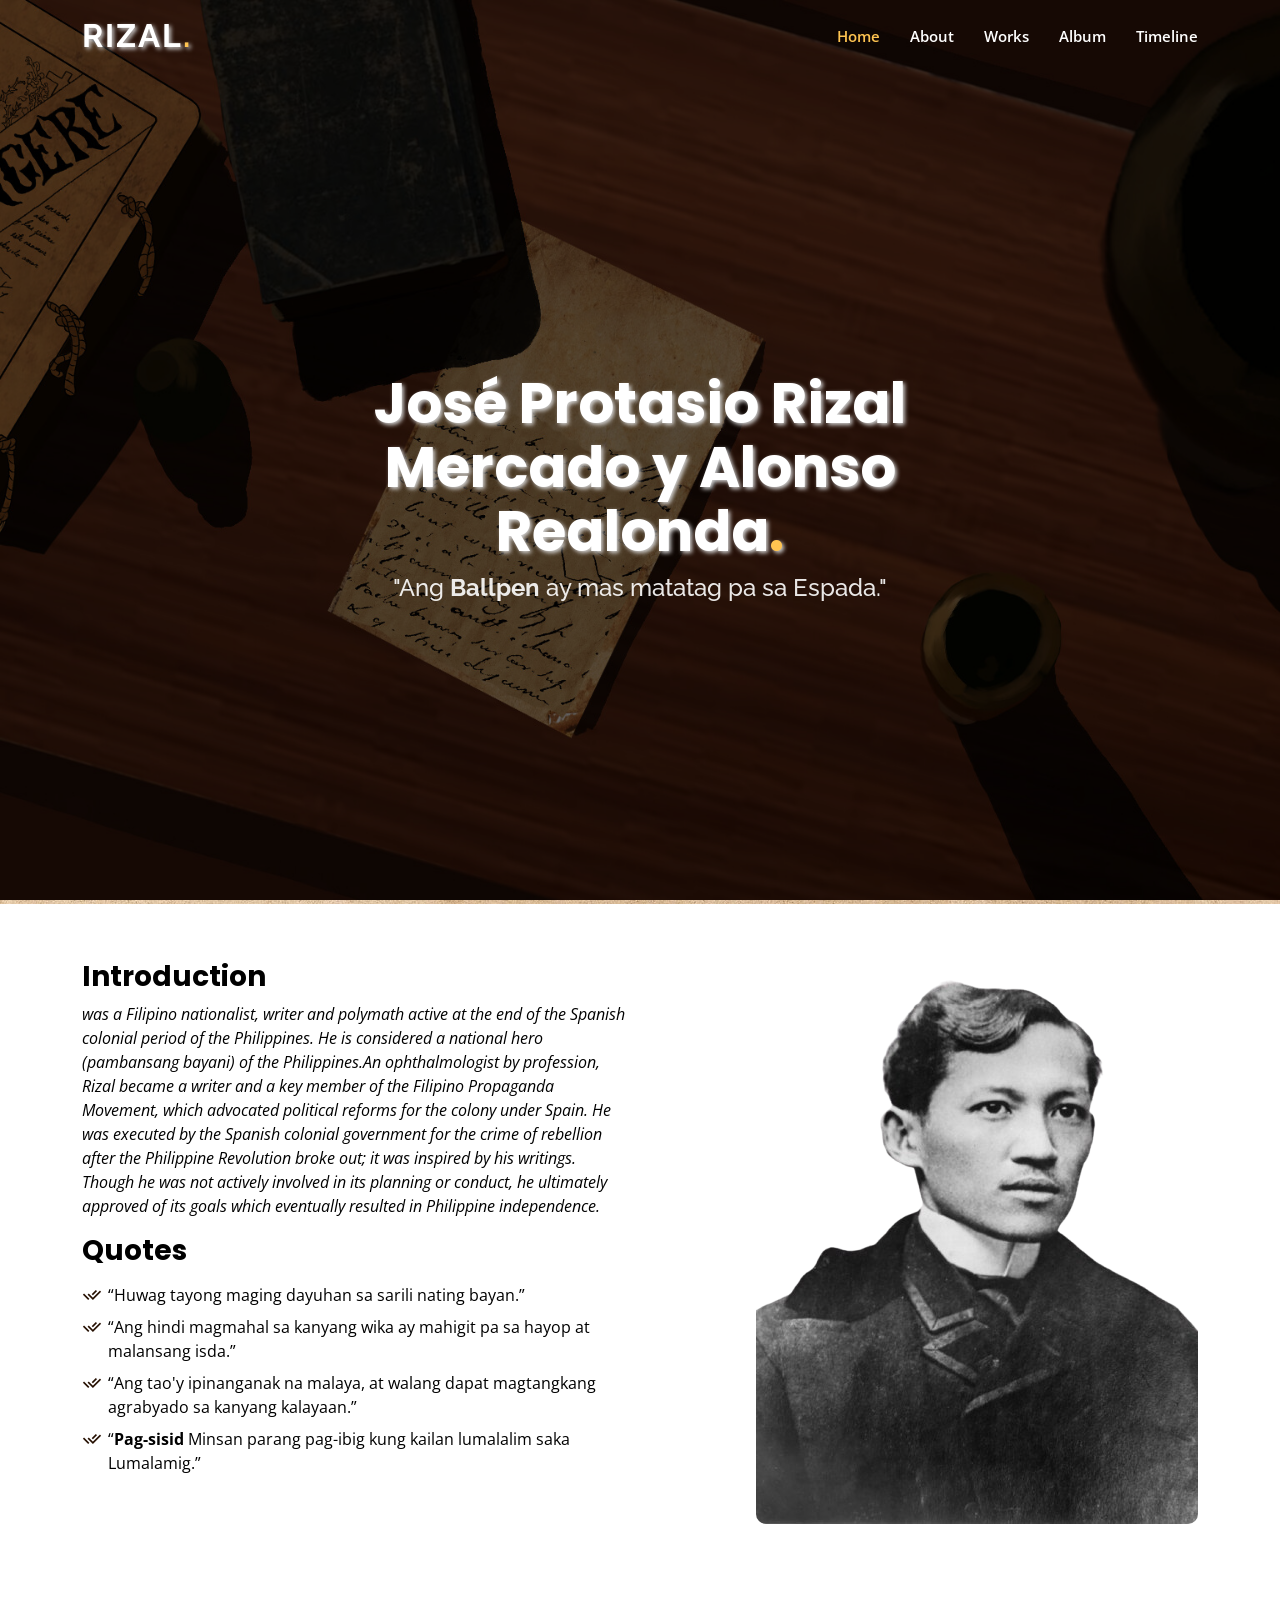
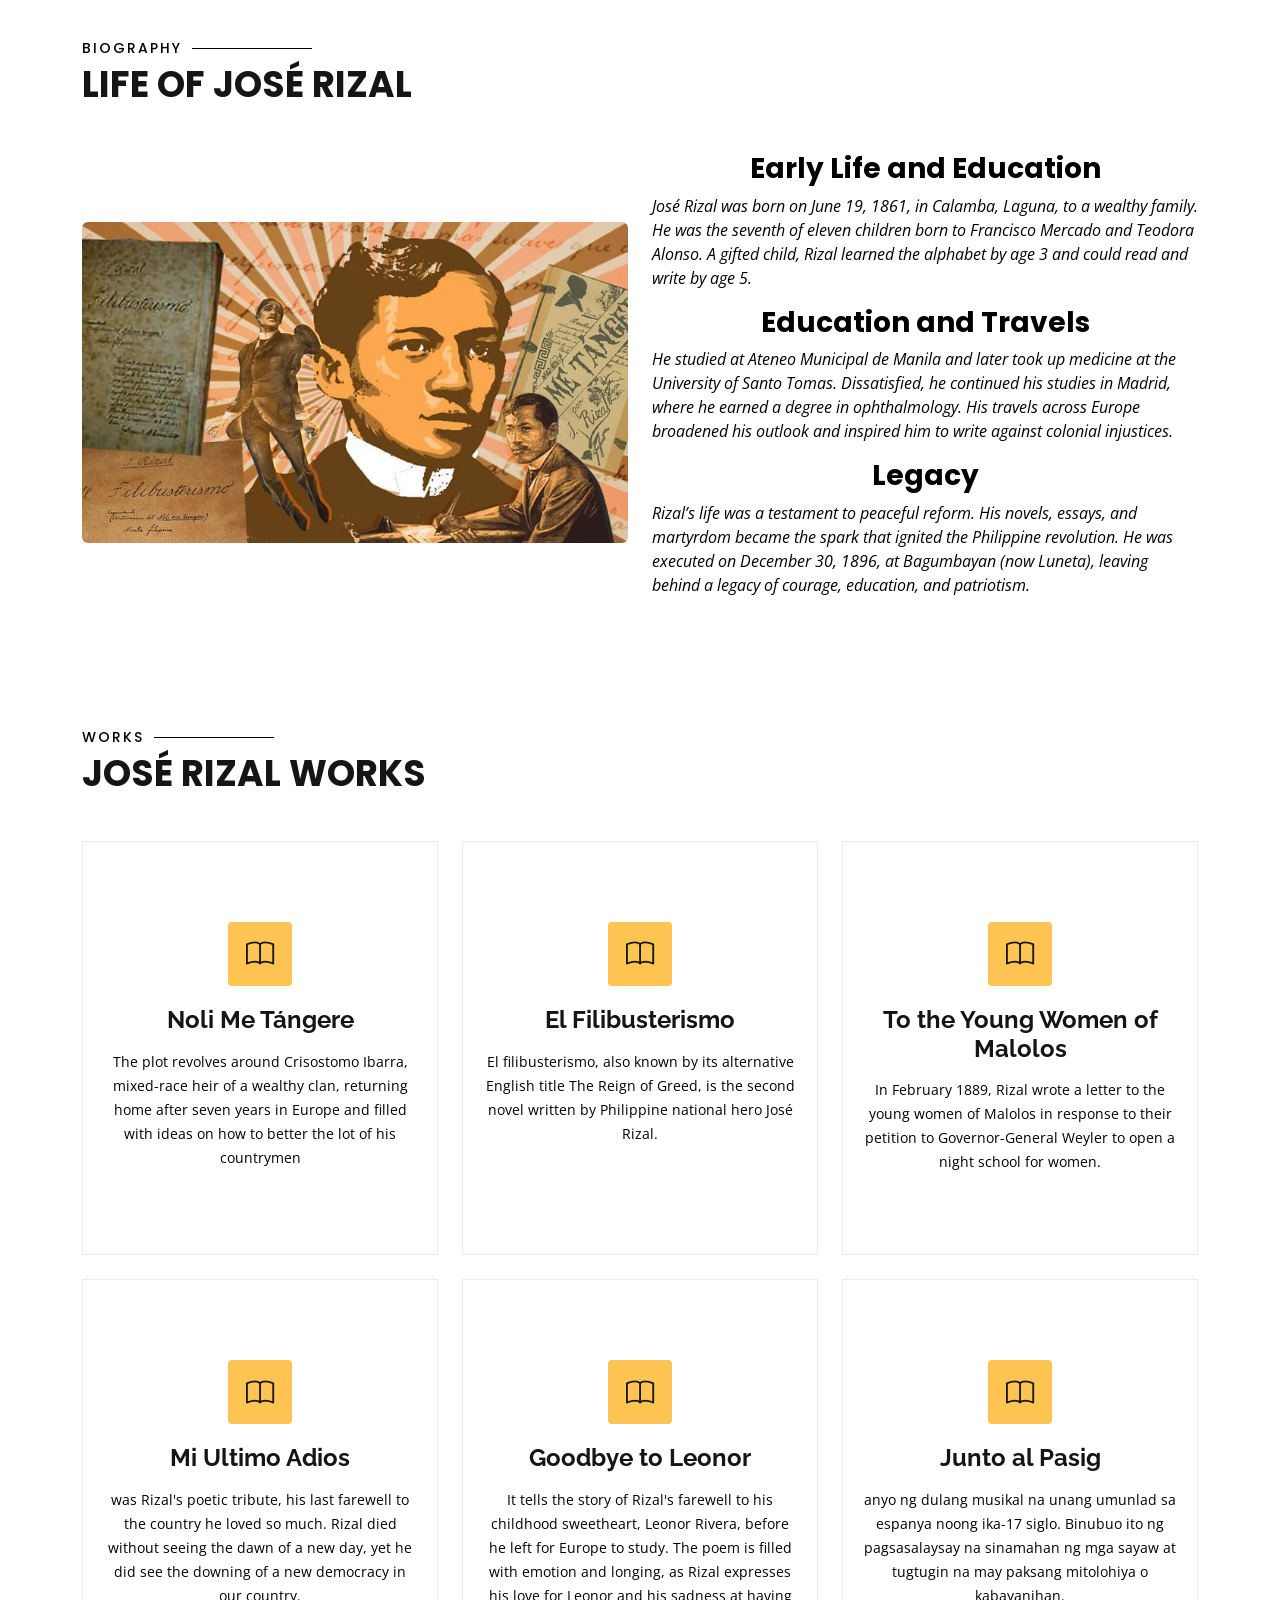
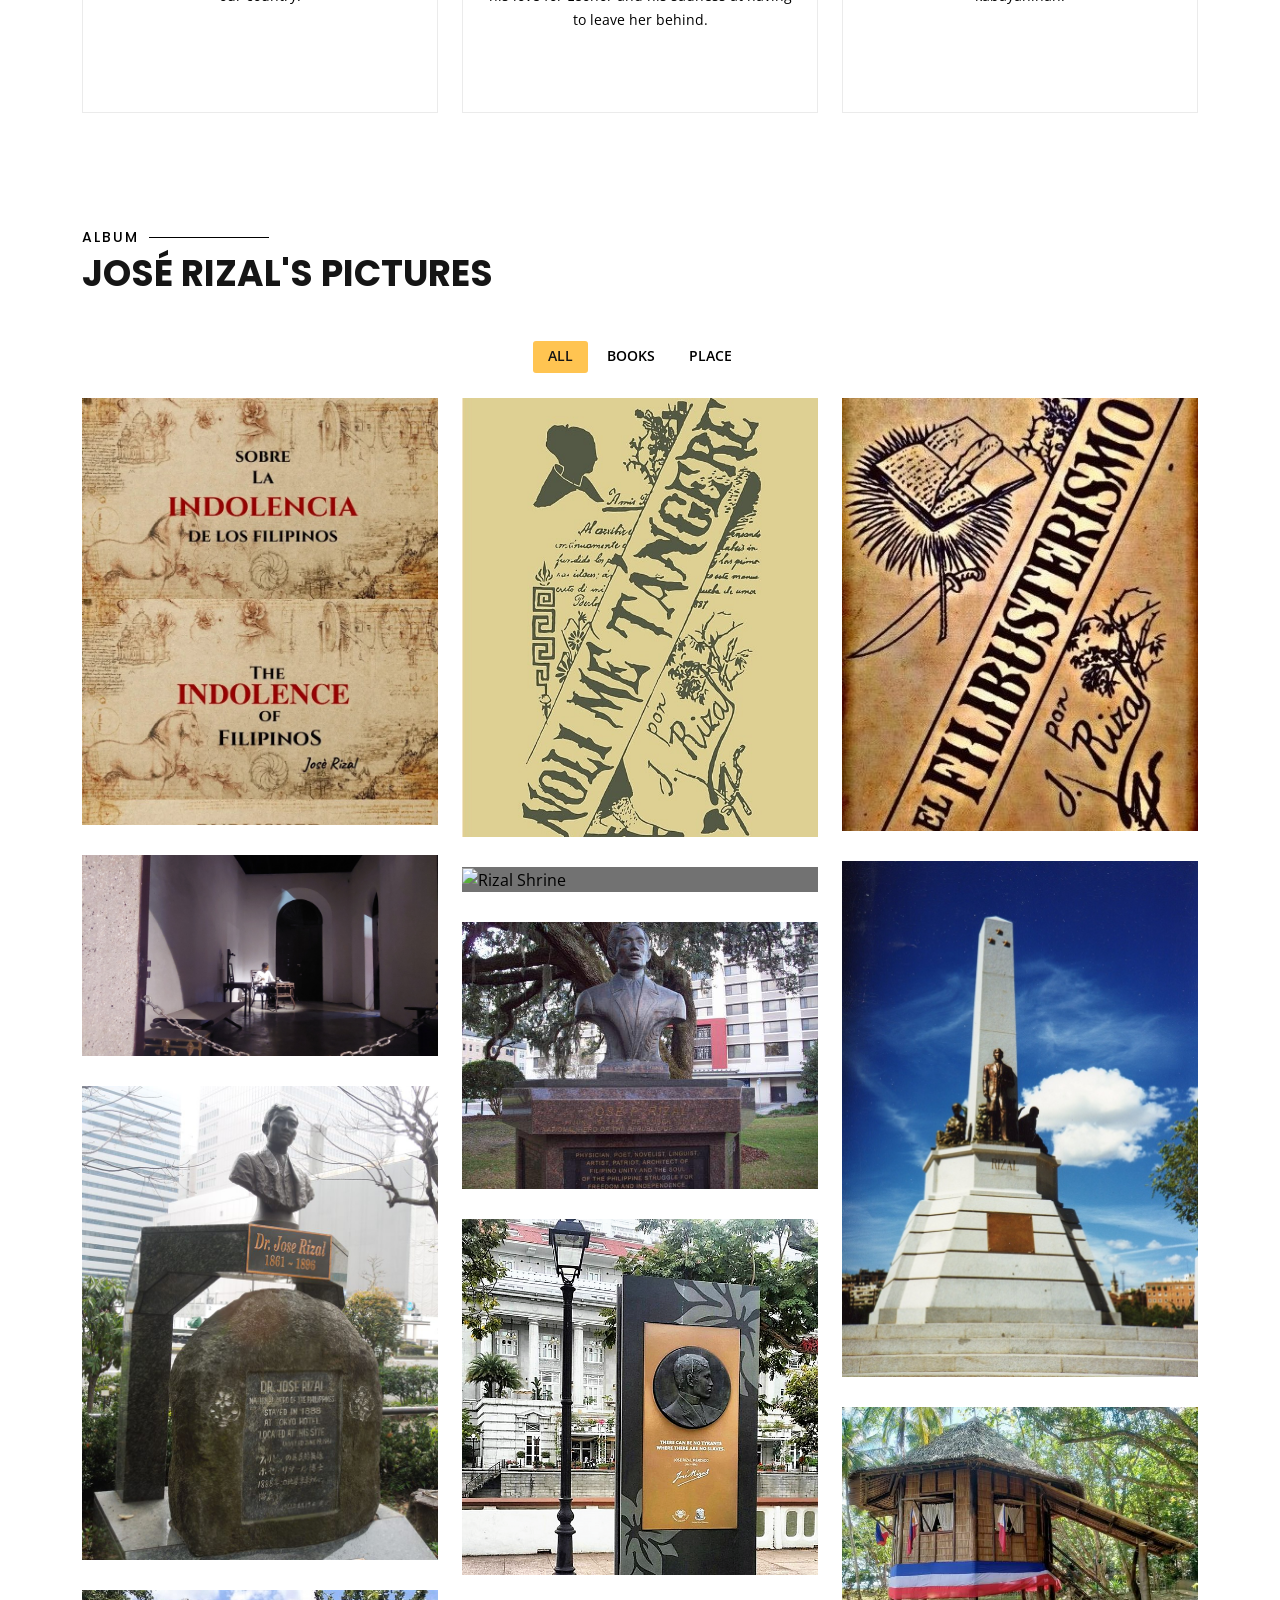
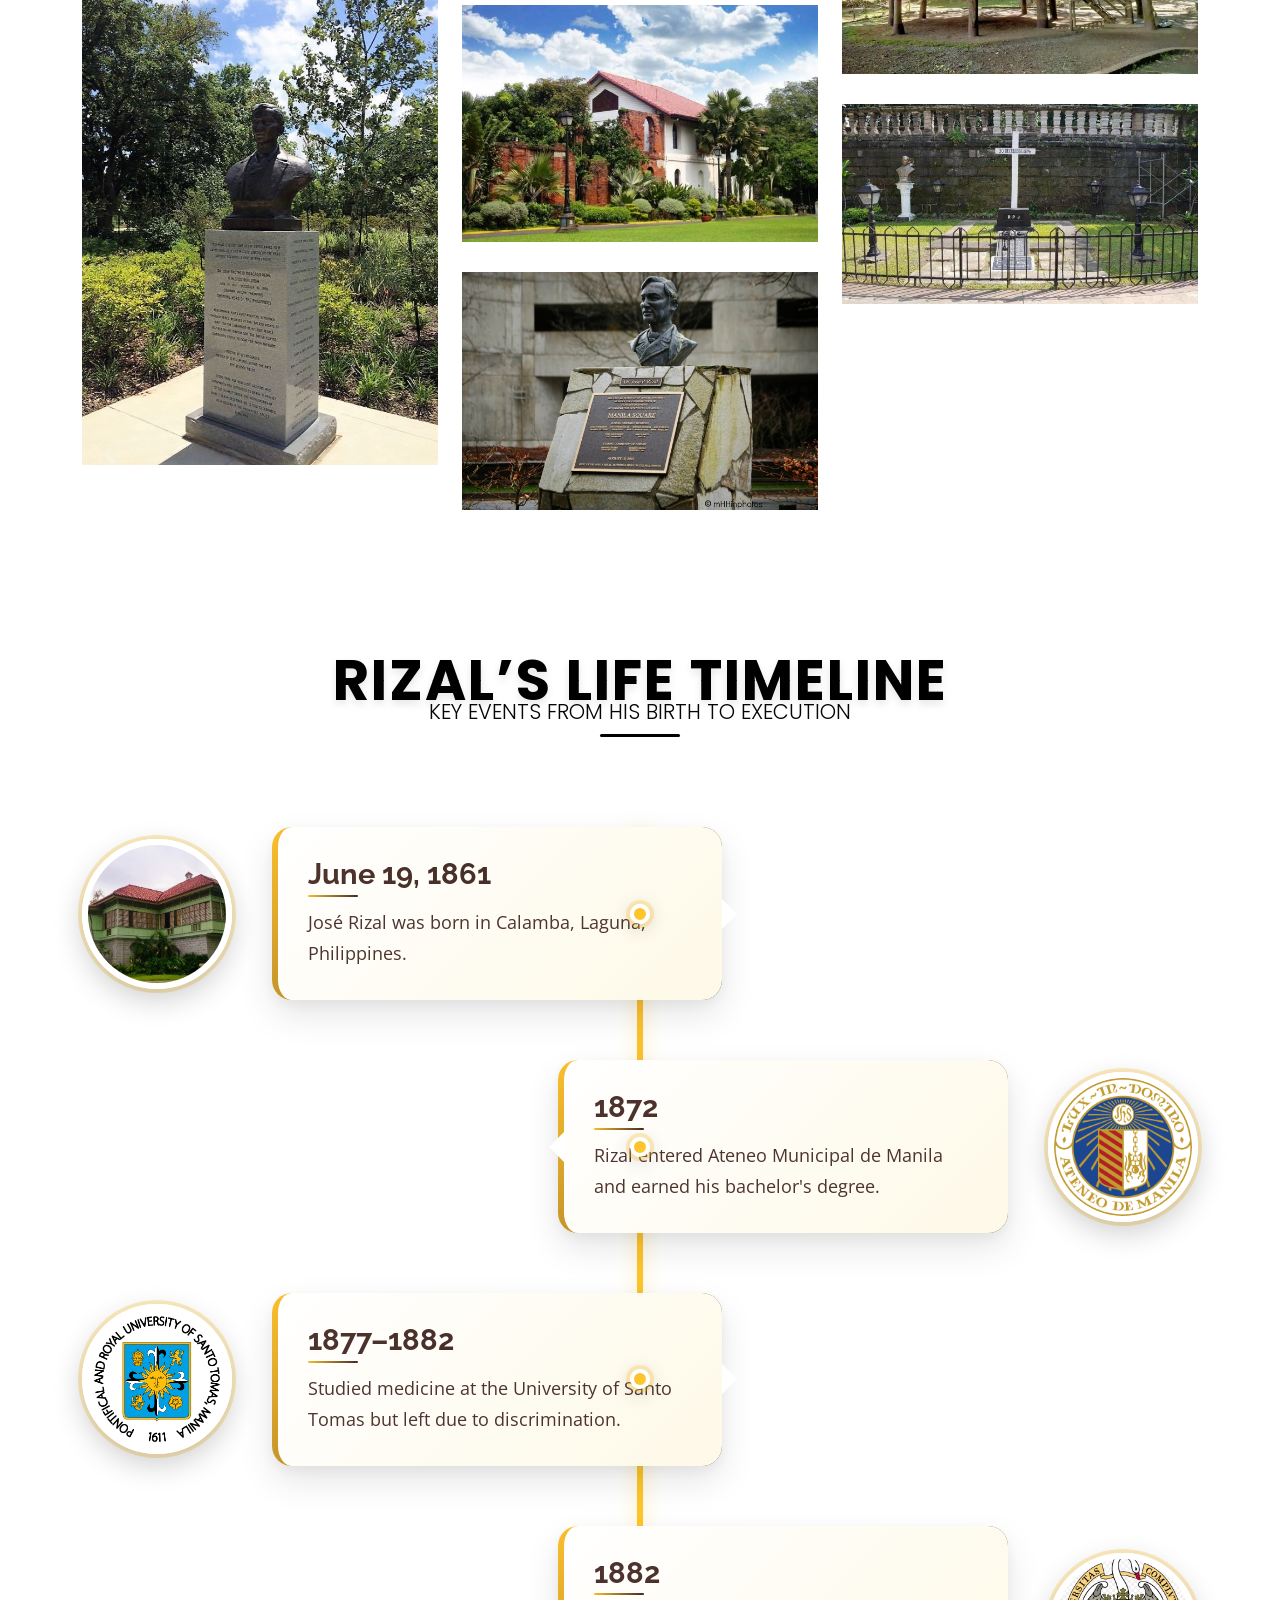
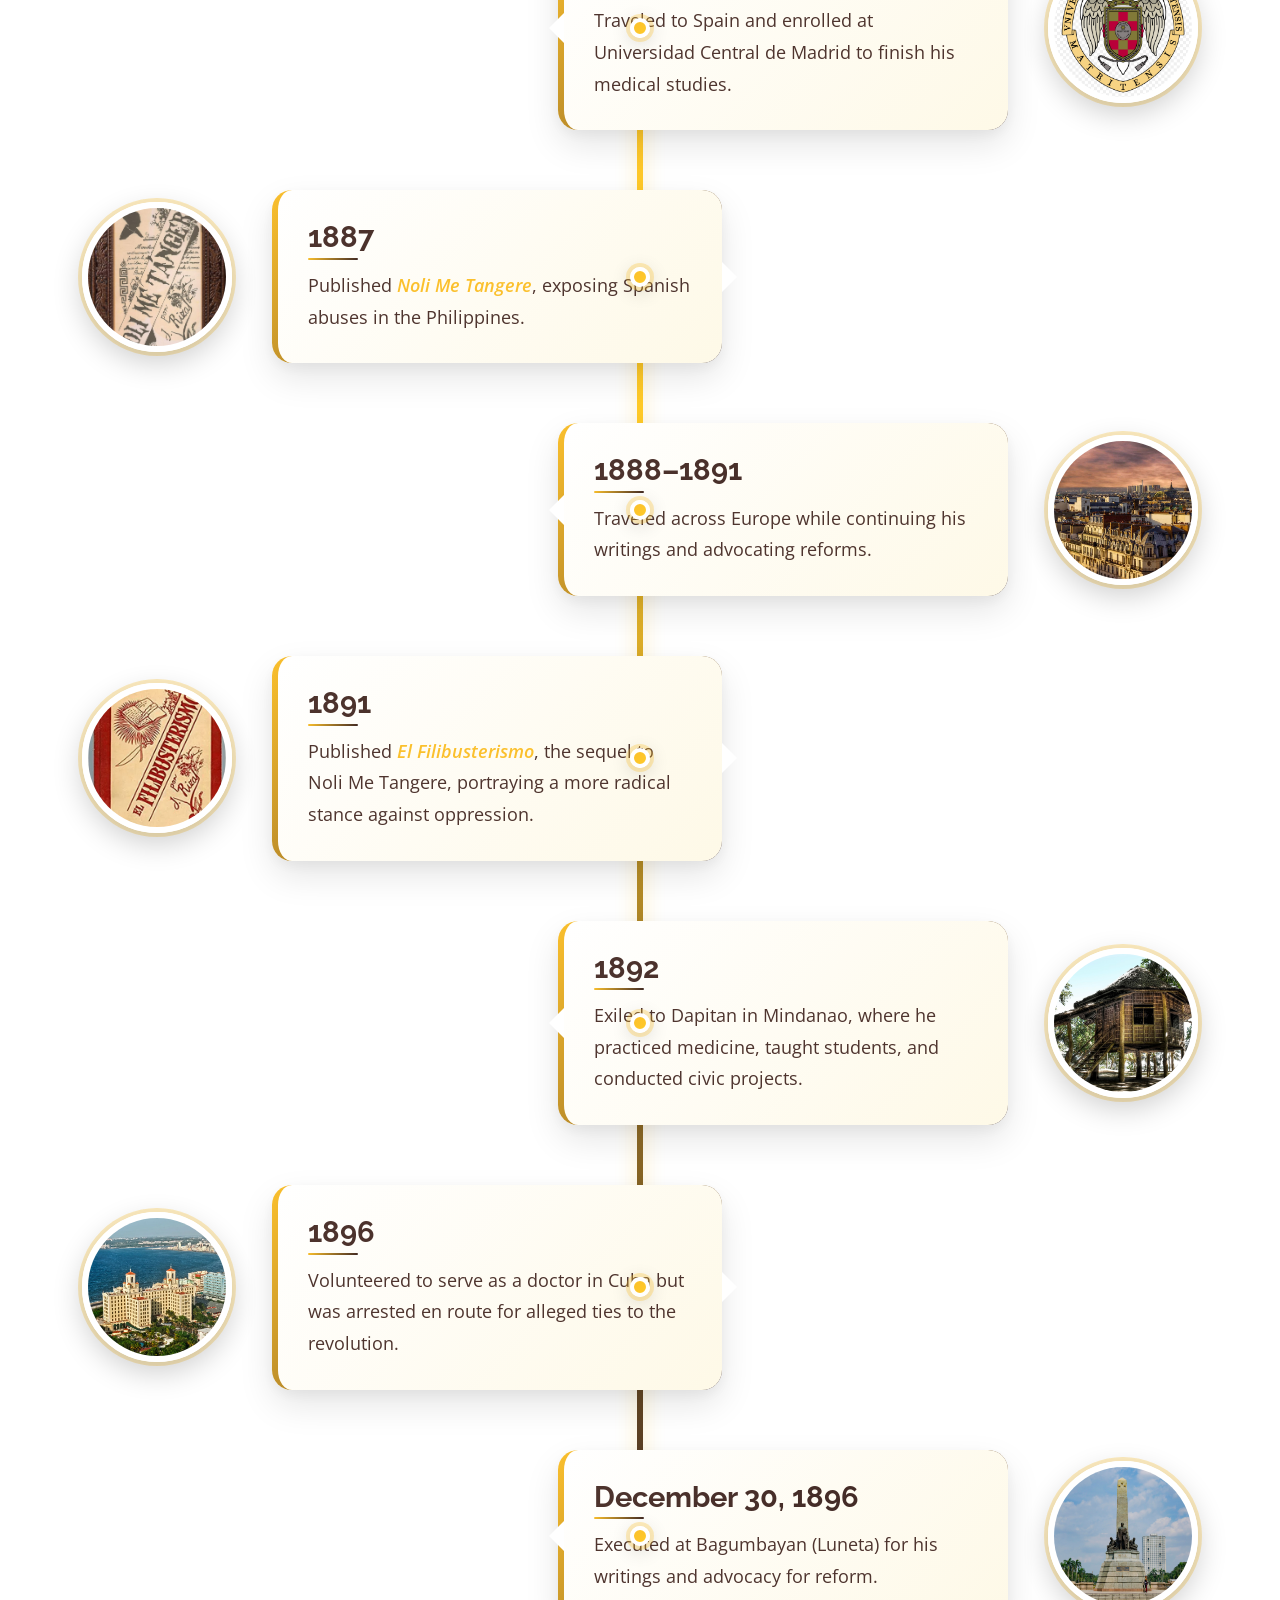
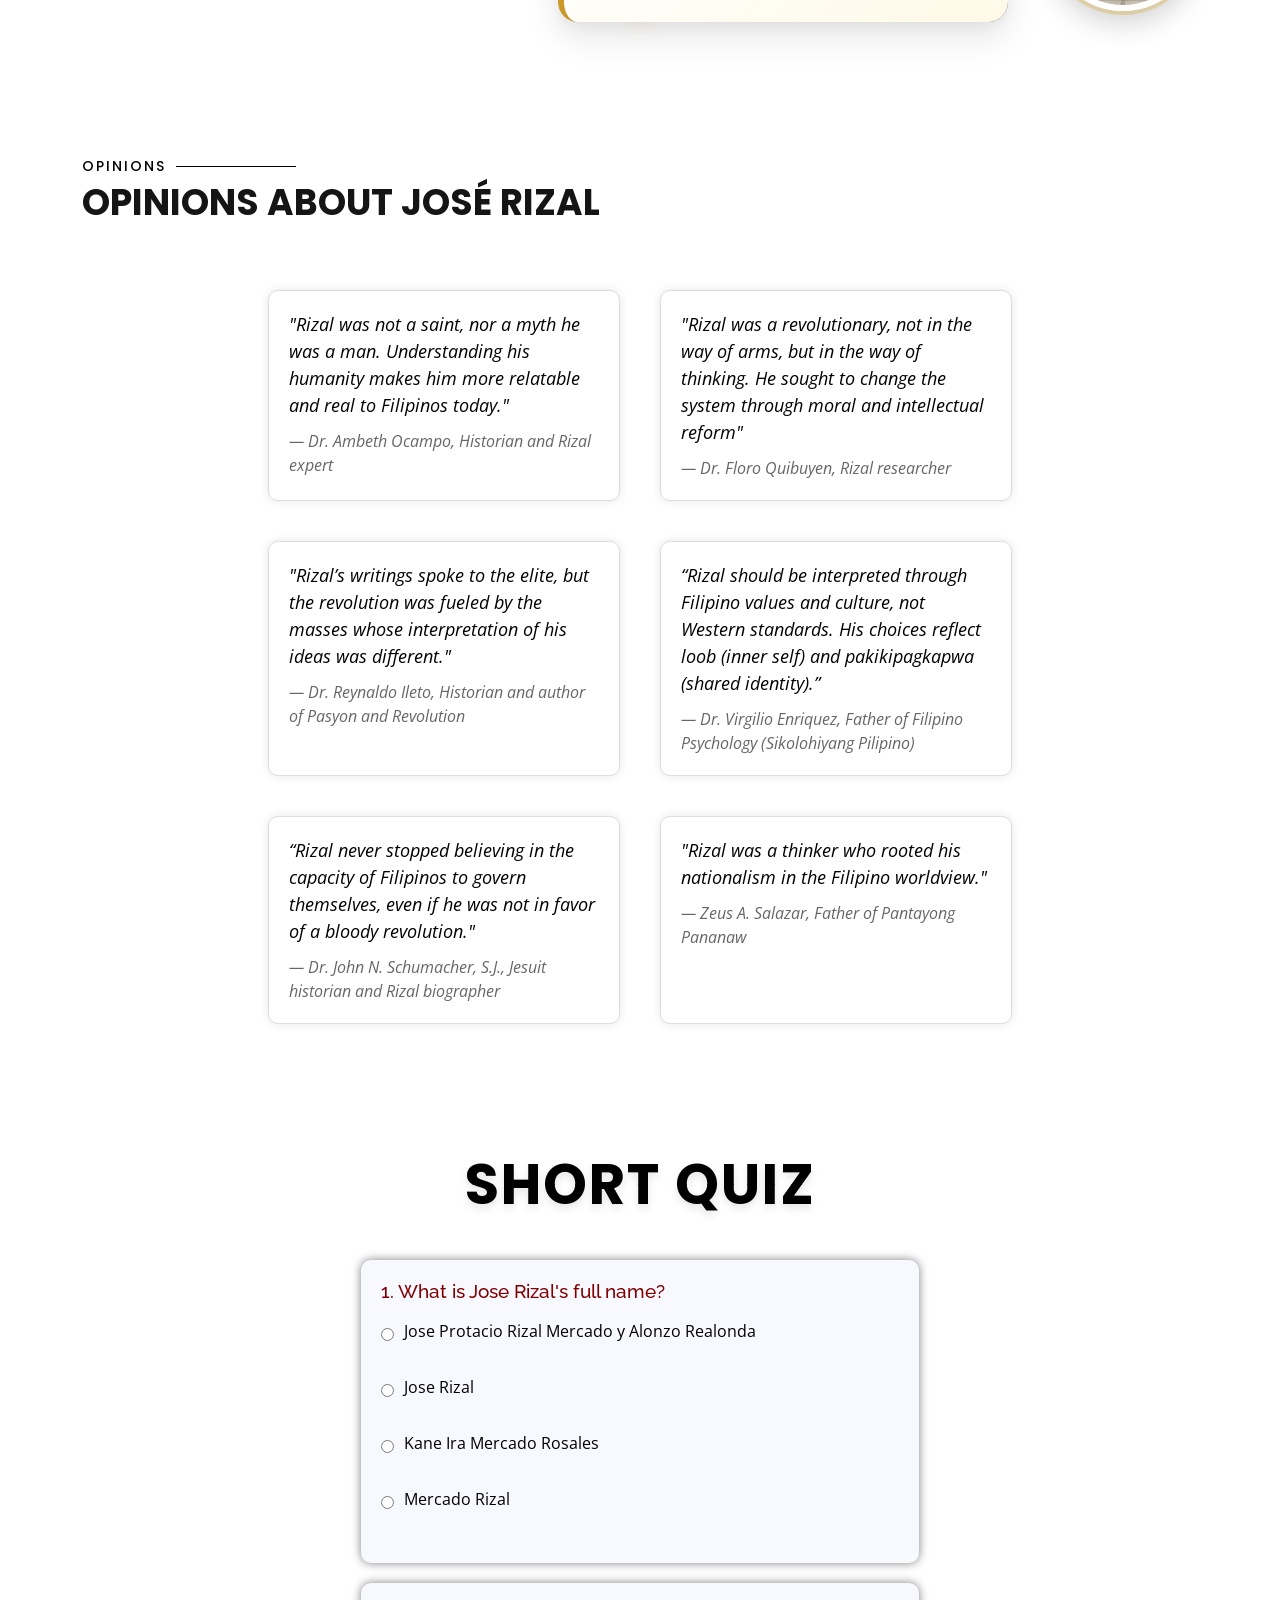
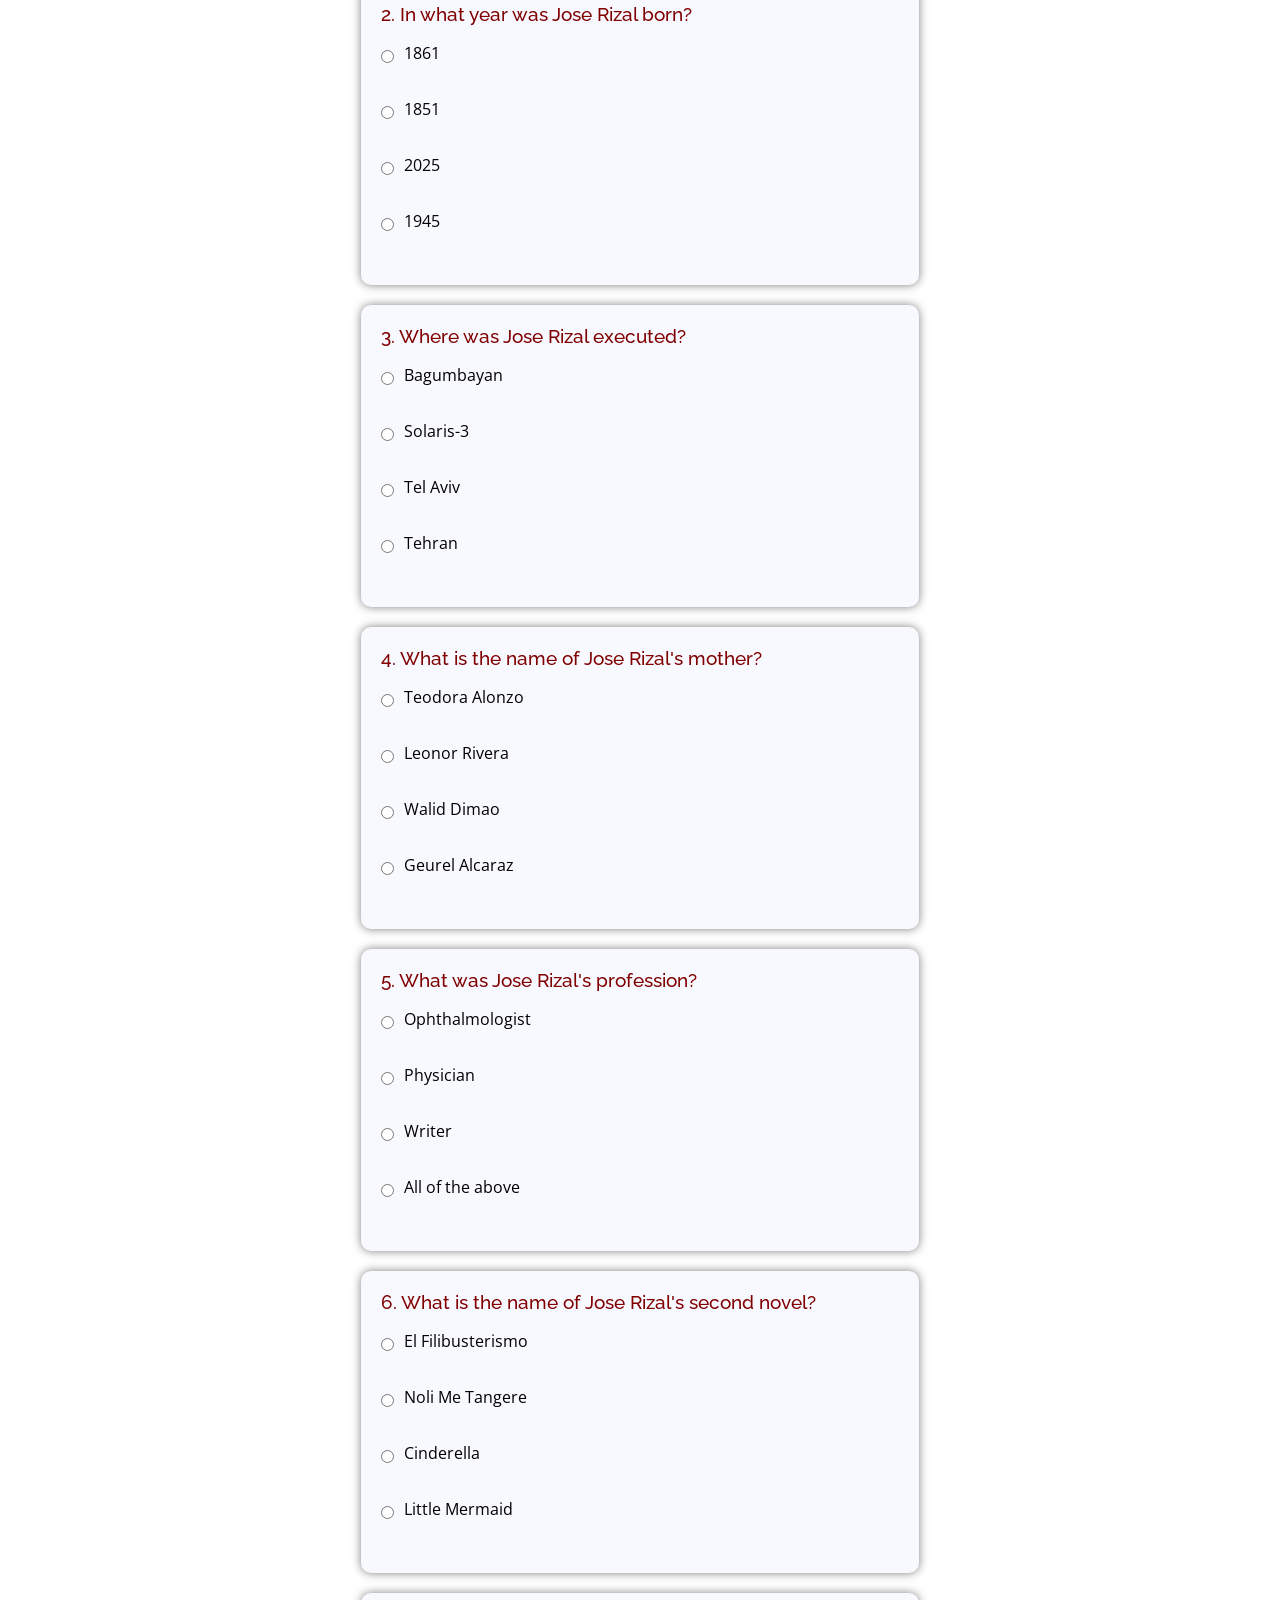
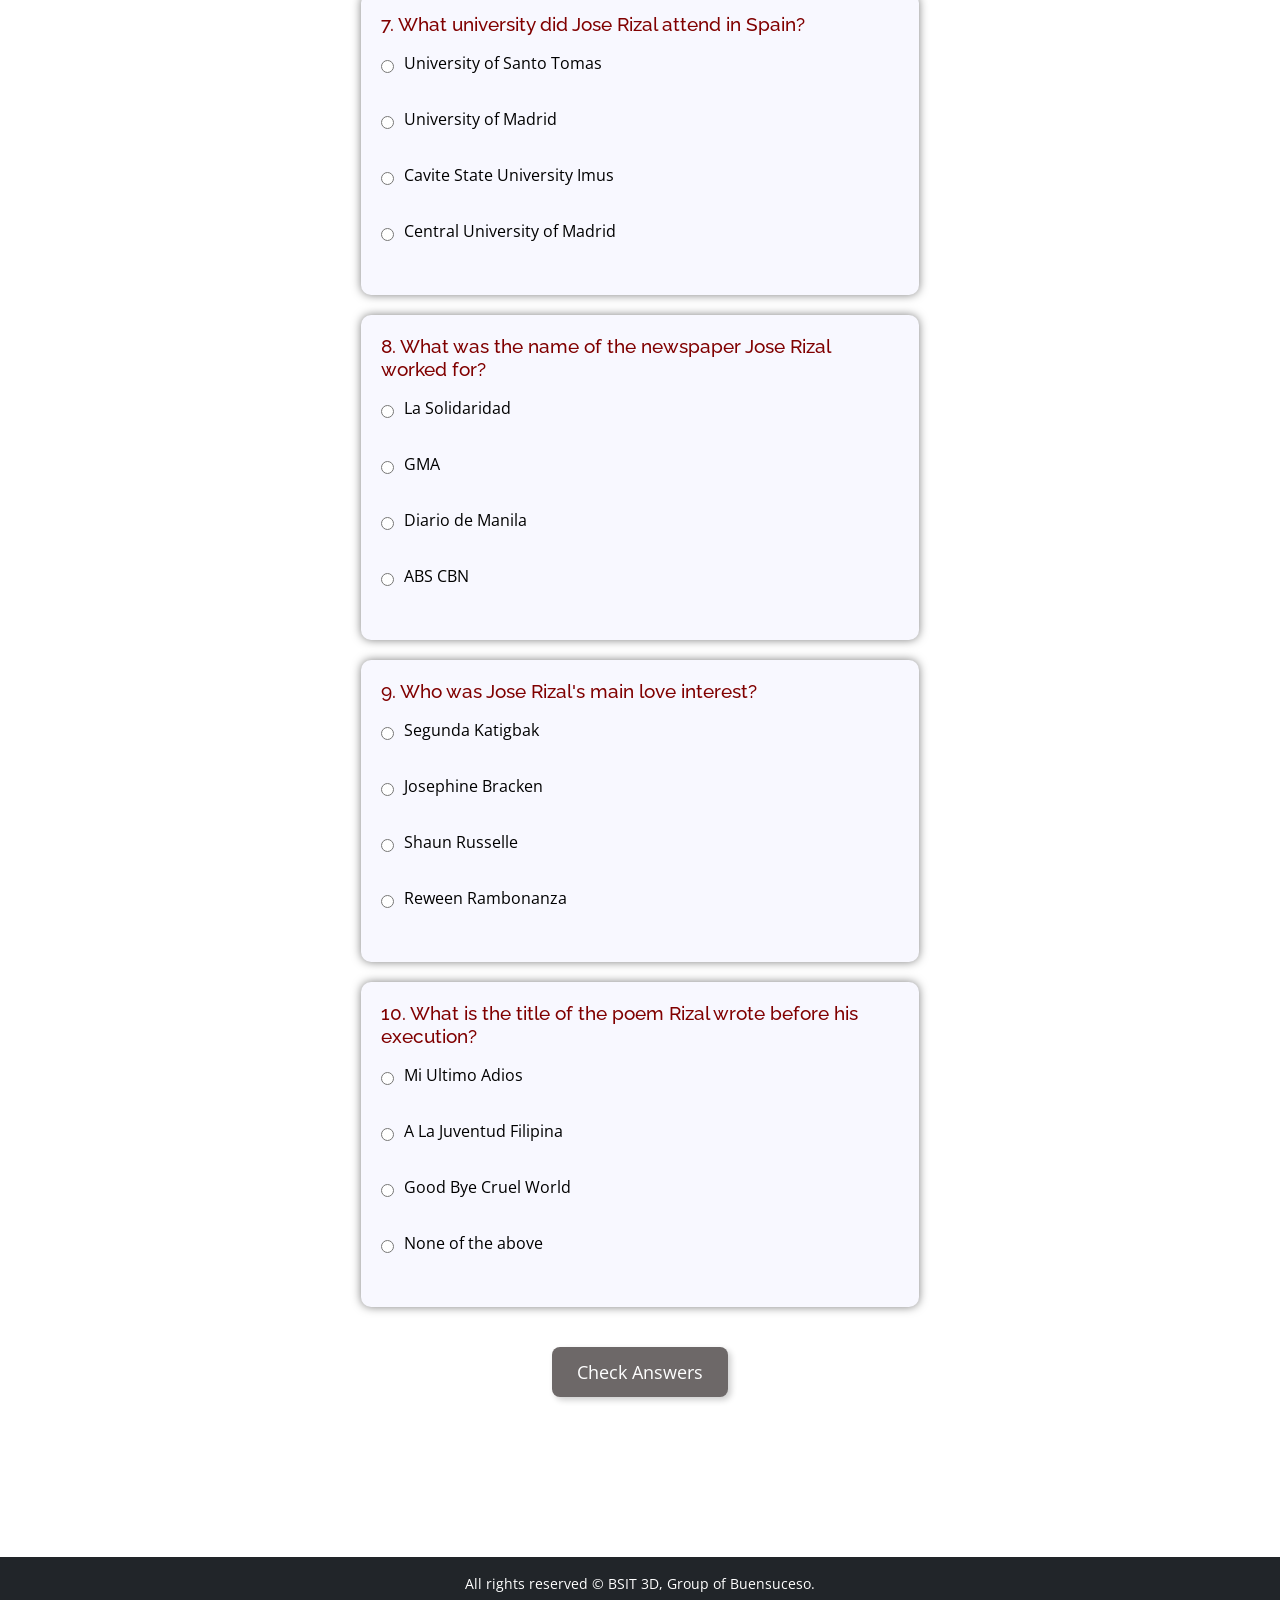
==== commit 91f03ae3: "Merge branch 'main' of https://github.com/shaunieboy31/rizal-gned-09" ====
--- a/index.html
+++ b/index.html
@@ -27,6 +27,7 @@
 
   <!-- Template Main CSS File -->
   <link href="assets/css/style.css" rel="stylesheet">
+  <link rel="stylesheet" href="assets/css/quiz.css">
 
  
 </head>
@@ -47,6 +48,7 @@
           <li><a class="nav-link scrollto" href="#about">About</a></li>
           <li><a class="nav-link scrollto" href="#services">Works</a></li>
           <li><a class="nav-link scrollto " href="#portfolio">Album</a></li>
+          <li><a class="nav-link scrollto " href="#timeline">Timeline</a></li>
         </ul>
         <i class="bi bi-list mobile-nav-toggle"></i>
       </nav><!-- .navbar -->
@@ -60,7 +62,7 @@
       <div class="row justify-content-center" data-aos="fade-up" data-aos-delay="150">
         <div class="col-xl-6 col-lg-8">
           <h1>José Protasio Rizal Mercado y Alonso Realonda<span>.</span></h1>
-          <h2>"The pen is mightier than the sword"</h2>
+          <h2>"Ang <strong>Ballpen</strong> ay mas matatag pa sa Espada."</h2>
         </div>
       </div>
 
@@ -89,6 +91,7 @@
               <li><i class="ri-check-double-line"></i> “Huwag tayong maging dayuhan sa sarili nating bayan.”</li>
               <li><i class="ri-check-double-line"></i> “Ang hindi magmahal sa kanyang wika ay mahigit pa sa hayop at malansang isda.”</li>
               <li><i class="ri-check-double-line"></i> “Ang tao'y ipinanganak na malaya, at walang dapat magtangkang agrabyado sa kanyang kalayaan.”</li>
+              <li><i class="ri-check-double-line"></i> “<strong>Pag-sisid</strong> Minsan parang pag-ibig kung kailan lumalalim saka Lumalamig.”</li>
             </ul>
            
           </div>
@@ -434,6 +437,203 @@
 
       </div>
     </section><!-- End Portfolio Section -->
+
+    <!-- ======= Timeline Section ======= -->
+<section id="timeline" class="timeline-section">
+  <div class="container">
+    <div class="section-title">
+      <h6>Rizal’s Life Timeline</h6>
+      <p>Key events from his birth to execution</p>
+    </div>
+
+      <div class="timeline">
+
+        <div class="timeline-item">
+          <div class="timeline-img">
+            <img src="assets/img/imgrizal-birth.JPG" alt="Calamba, Laguna">
+          </div>
+          <div class="timeline-content">
+            <h3>June 19, 1861</h3>
+            <p>José Rizal was born in Calamba, Laguna, Philippines.</p>
+          </div>
+        </div>
+
+        <div class="timeline-item">
+          <div class="timeline-img">
+            <img src="assets/img/ateneo.png" alt="Ateneo">
+          </div>
+          <div class="timeline-content">
+            <h3>1872</h3>
+            <p>Rizal entered Ateneo Municipal de Manila and earned his bachelor's degree.</p>
+          </div>
+        </div>
+
+        <div class="timeline-item">
+          <div class="timeline-img">
+            <img src="assets/img/santo tomas.png" alt="UST">
+          </div>
+          <div class="timeline-content">
+            <h3>1877–1882</h3>
+            <p>Studied medicine at the University of Santo Tomas but left due to discrimination.</p>
+          </div>
+        </div>
+
+        <div class="timeline-item">
+          <div class="timeline-img">
+            <img src="assets/img/univerisdad de madrid.png" alt="Madrid">
+          </div>
+          <div class="timeline-content">
+            <h3>1882</h3>
+            <p>Traveled to Spain and enrolled at Universidad Central de Madrid to finish his medical studies.</p>
+          </div>
+        </div>
+
+        <div class="timeline-item">
+          <div class="timeline-img">
+            <img src="assets/img/noli me tangere.jpg" alt="Noli Me Tangere">
+          </div>
+          <div class="timeline-content">
+            <h3>1887</h3>
+            <p>Published <em>Noli Me Tangere</em>, exposing Spanish abuses in the Philippines.</p>
+          </div>
+        </div>
+
+        <div class="timeline-item">
+          <div class="timeline-img">
+            <img src="assets/img/europe travel.jpg" alt="Europe">
+          </div>
+          <div class="timeline-content">
+            <h3>1888–1891</h3>
+            <p>Traveled across Europe while continuing his writings and advocating reforms.</p>
+          </div>
+        </div>
+
+        <div class="timeline-item">
+          <div class="timeline-img">
+            <img src="assets/img/el filibusterismo book.webp" alt="El Fili">
+          </div>
+          <div class="timeline-content">
+            <h3>1891</h3>
+            <p>Published <em>El Filibusterismo</em>, the sequel to Noli Me Tangere, portraying a more radical stance against oppression.</p>
+          </div>
+        </div>
+
+        <div class="timeline-item">
+          <div class="timeline-img">
+            <img src="assets/img/dapitan.jpg" alt="Dapitan">
+          </div>
+          <div class="timeline-content">
+            <h3>1892</h3>
+            <p>Exiled to Dapitan in Mindanao, where he practiced medicine, taught students, and conducted civic projects.</p>
+          </div>
+        </div>
+
+        <div class="timeline-item">
+          <div class="timeline-img">
+            <img src="assets/img/cuba.webp" alt="Cuba Mission">
+          </div>
+          <div class="timeline-content">
+            <h3>1896</h3>
+            <p>Volunteered to serve as a doctor in Cuba but was arrested en route for alleged ties to the revolution.</p>
+          </div>
+        </div>
+
+        <div class="timeline-item">
+          <div class="timeline-img">
+            <img src="assets/img/rizal park.jpg" alt="Execution">
+          </div>
+          <div class="timeline-content">
+            <h3>December 30, 1896</h3>
+            <p>Executed at Bagumbayan (Luneta) for his writings and advocacy for reform.</p>
+          </div>
+        </div>
+
+      </div>
+    </div>
+  </section>
+<!-- Timeline Image Modal -->
+<div id="timelineModal" class="timeline-modal">
+  <div class="timeline-modal-content">
+    <span class="timeline-close">&times;</span>
+    <img id="modalImage" src="" alt="">
+    <div id="modalText"></div>
+  </div>
+</div>
+<!-- ======= End Timeline Section ======= -->
+
+<!-- ======= Interview and Opinions Section ======= -->
+  <section id="interview-opinions" class="interview-opinions">
+    <div class="container" data-aos="fade-up">
+
+      <div class="section-title">
+        <h2>Opinions</h2>
+        <p>Opinions about José Rizal</p>
+      </div>
+
+      <div class="quotes">
+        <div class="quote">
+          <p>"Rizal was not a saint, nor a myth he was a man. Understanding his humanity makes him more relatable and real to Filipinos today."</p>
+          <cite>— Dr. Ambeth Ocampo, Historian and Rizal expert</cite>
+        </div>
+
+        <div class="quote">
+          <p>"Rizal was a revolutionary, not in the way of arms, but in the way of thinking. He sought to change the system through moral and intellectual reform"</p>
+          <cite>— Dr. Floro Quibuyen, Rizal researcher</cite>
+        </div>
+
+        <div class="quote">
+          <p>"Rizal’s writings spoke to the elite, but the revolution was fueled by the masses whose interpretation of his ideas was different."</p>
+          <cite>— Dr. Reynaldo Ileto, Historian and author of Pasyon and Revolution</cite>
+        </div>
+
+        <div class="quote">
+          <p>“Rizal should be interpreted through Filipino values and culture, not Western standards. His choices reflect loob (inner self) and pakikipagkapwa (shared identity).”</p>
+          <cite>— Dr. Virgilio Enriquez, Father of Filipino Psychology (Sikolohiyang Pilipino)</cite>
+        </div>
+
+        <div class="quote">
+          <p>“Rizal never stopped believing in the capacity of Filipinos to govern themselves, even if he was not in favor of a bloody revolution."</p>
+          <cite>— Dr. John N. Schumacher, S.J., Jesuit historian and Rizal biographer</cite>
+        </div>
+        
+        <div class="quote">
+          <p>"Rizal was a thinker who rooted his nationalism in the Filipino worldview."</p>
+          <cite>— Zeus A. Salazar, Father of Pantayong Pananaw</cite>
+        </div>
+      </div>
+    </div>
+  </section>
+
+<!-- ======= End Interview and Opinions Section ======= -->
+
+<!-- ======= Interactive/Quiz Section ======= -->
+ <section id="timeline" class="timeline-section">
+  <div class="container">
+    <div class="quiz-title">
+      <center><h6>SHORT QUIZ</h6></center>
+    </div>
+
+<section id="quiz">
+  <script src="assets/js/quiz.js"></script>
+  <div id="quiz-content"></div>
+  <center><button onclick="checkAnswers()" id="checkAnswersButton" disabled>Check Answers</button></center>
+  <div id="results"></div>
+  <div id="popup">
+    <span id="popupClose" onclick="closePopup()">&times;</span>
+    <p id="popupMessage"></p>
+    <div id="correctAnswers"></div>
+  </div>
+</section>
+
+<!-- ======= End Interactive/Quiz Section ======= -->
+
+
+<!-- ======= Reference Section ======= -->
+
+<!-- ======= Reference Section Code Here ======= -->
+
+<!-- ======= End Reference Section ======= -->
+
   </main><!-- End Main Content -->
 
   
--- a/assets/css/quiz.css
+++ b/assets/css/quiz.css
@@ -0,0 +1,125 @@
+.pau {
+  font-family: 'Open Sans', serif;
+  background-color: #f5f5dc;
+  line-height: 1.6;
+  margin: 20px;
+  color: #333;
+}
+
+h1 {
+  text-align: center;
+  color: #800000;
+  text-shadow: 2px 2px 4px #d3d3d3;
+  margin-bottom: 20px;
+  font-size: 2.5em;
+}
+
+.question-card {
+  margin-bottom: 20px;
+  padding: 20px;
+  max-width: 50%;    
+  border-radius: 10px;    
+  background-color: #f8f8ff; 
+  box-shadow: 0 0 10px rgba(0, 0, 0, 0.5);
+  transition: transform 0.3s ease;
+  margin-left: auto;
+  margin-right: auto;
+}
+
+
+.question-card h3 {
+  color: #800000;
+  margin-bottom: 15px;
+  font-size: 1.2em;
+}
+
+.question-card label {
+  display: block;
+  margin-bottom: 8px;
+  font-size: 1em;
+}
+
+.question-card input[type="radio"] {
+  margin-right: 10px;
+  vertical-align: middle;
+}
+
+button {
+  background-color: #800000;
+  color: white;
+  padding: 12px 25px;
+  border: none;
+  border-radius: 8px;
+  cursor: pointer;
+  margin-top: 20px;
+  font-size: 1.1em; 
+  transition: background-color 0.3s ease;
+  box-shadow: 3px 3px 6px rgba(0, 0, 0, 0.2);
+}
+
+button:disabled {
+  background-color: #6d6868;
+  cursor: not-allowed;
+
+}
+
+button:enabled {
+  background-color: #5fb327;
+}
+
+button:hover:enabled {
+  background-color: #388e1c;
+  transform: scale(1.05);
+  transition: background-color 0.2s, transform 0.2s;
+}
+
+#results {
+  margin-top: 20px;
+  font-weight: bold;
+  color: #800000;
+  text-align: center;
+  font-size: 1.2em; 
+}
+
+#popup {
+  display: none;
+  position: fixed;
+  top: 50%;
+  left: 50%;
+  transform: translate(-50%, -50%);
+  background-color: white;
+  padding: 20px;
+  border: 1px solid #800000;
+  border-radius: 8px;
+  box-shadow: 4px 4px 8px rgba(0, 0, 0, 0.2);
+  z-index: 10;
+  width: 80%;
+  max-width: 600px;
+  overflow-y: auto;
+  max-height: 80vh;
+}
+
+#popupClose {
+  position: absolute;
+  top: 10px;
+  right: 10px;
+  cursor: pointer;
+  font-size: 1.2em;
+}
+
+#correctAnswers p {
+  margin-bottom: 8px;
+}
+
+.required-indicator {
+  color: red;
+}
+
+#correctAnswers p {
+  margin-bottom: 8px;
+  font-size: 1em;
+}
+
+.required-indicator {
+  color: red;
+}
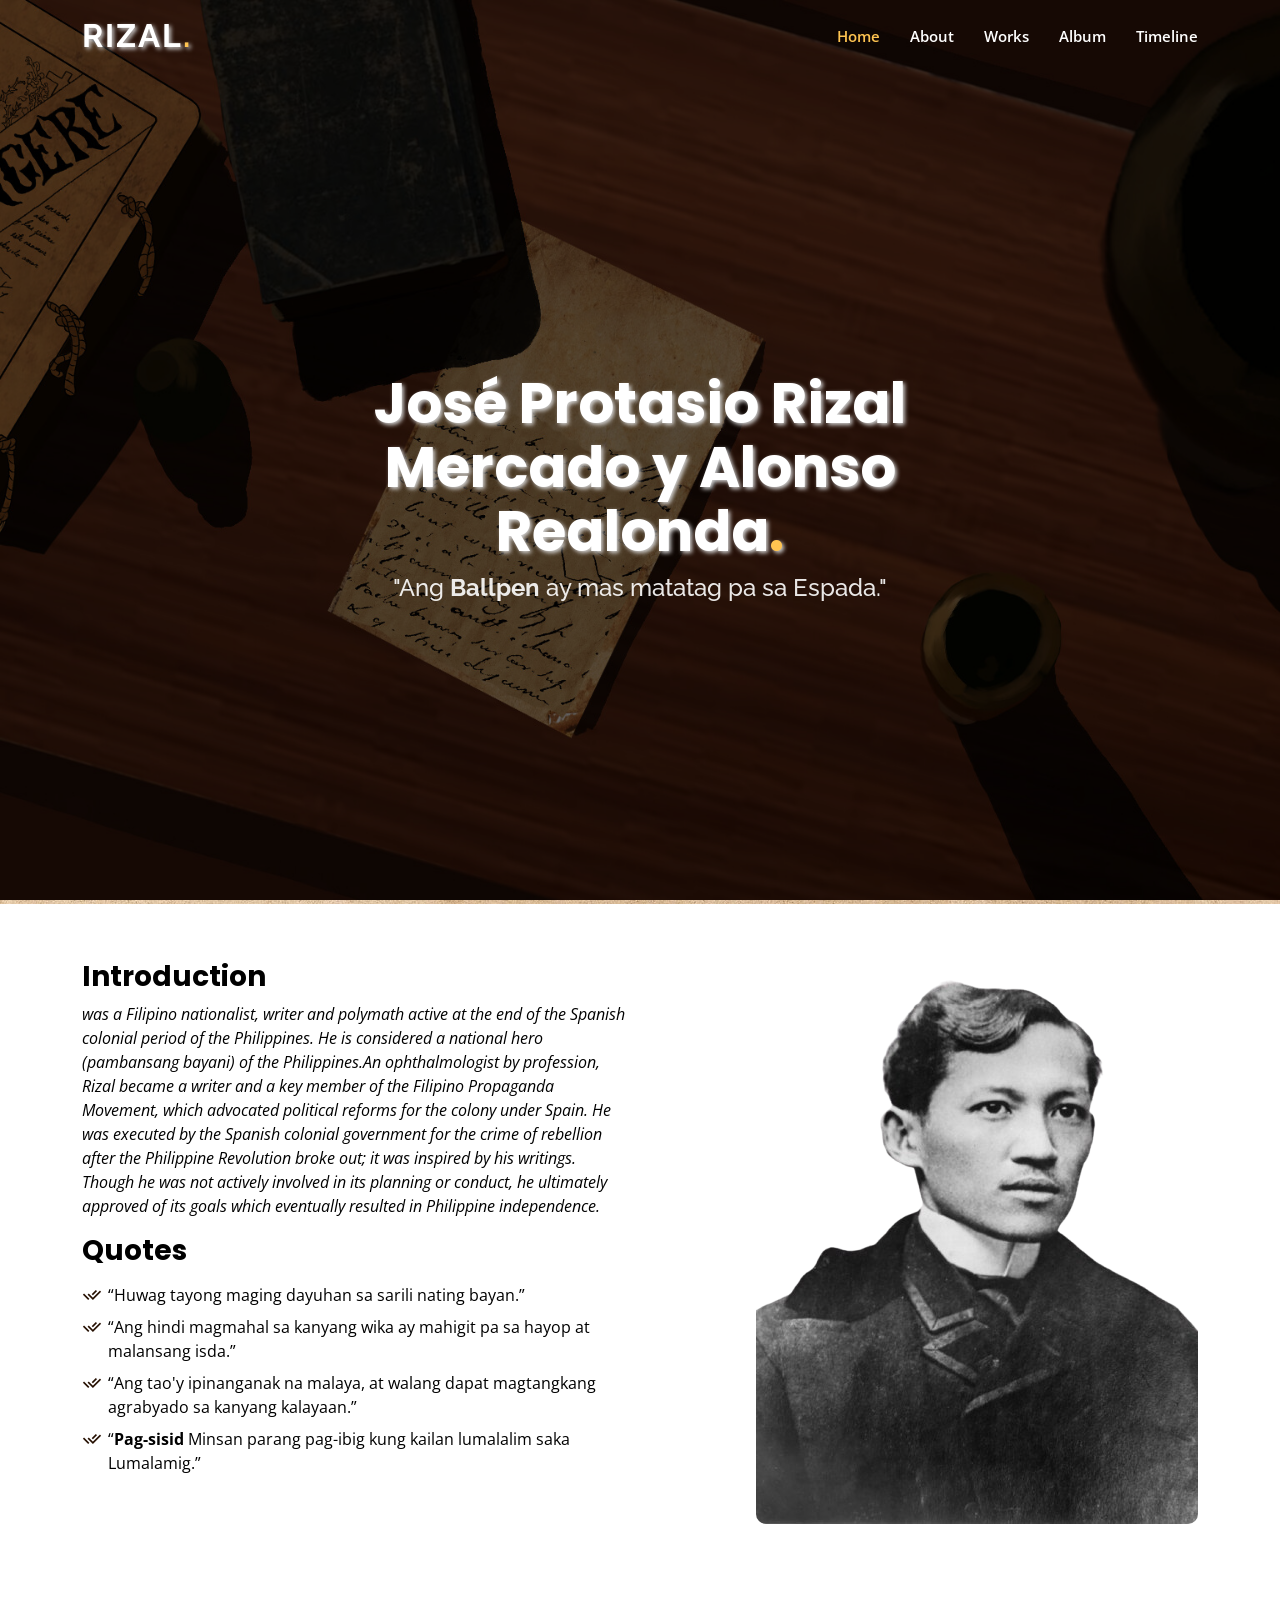
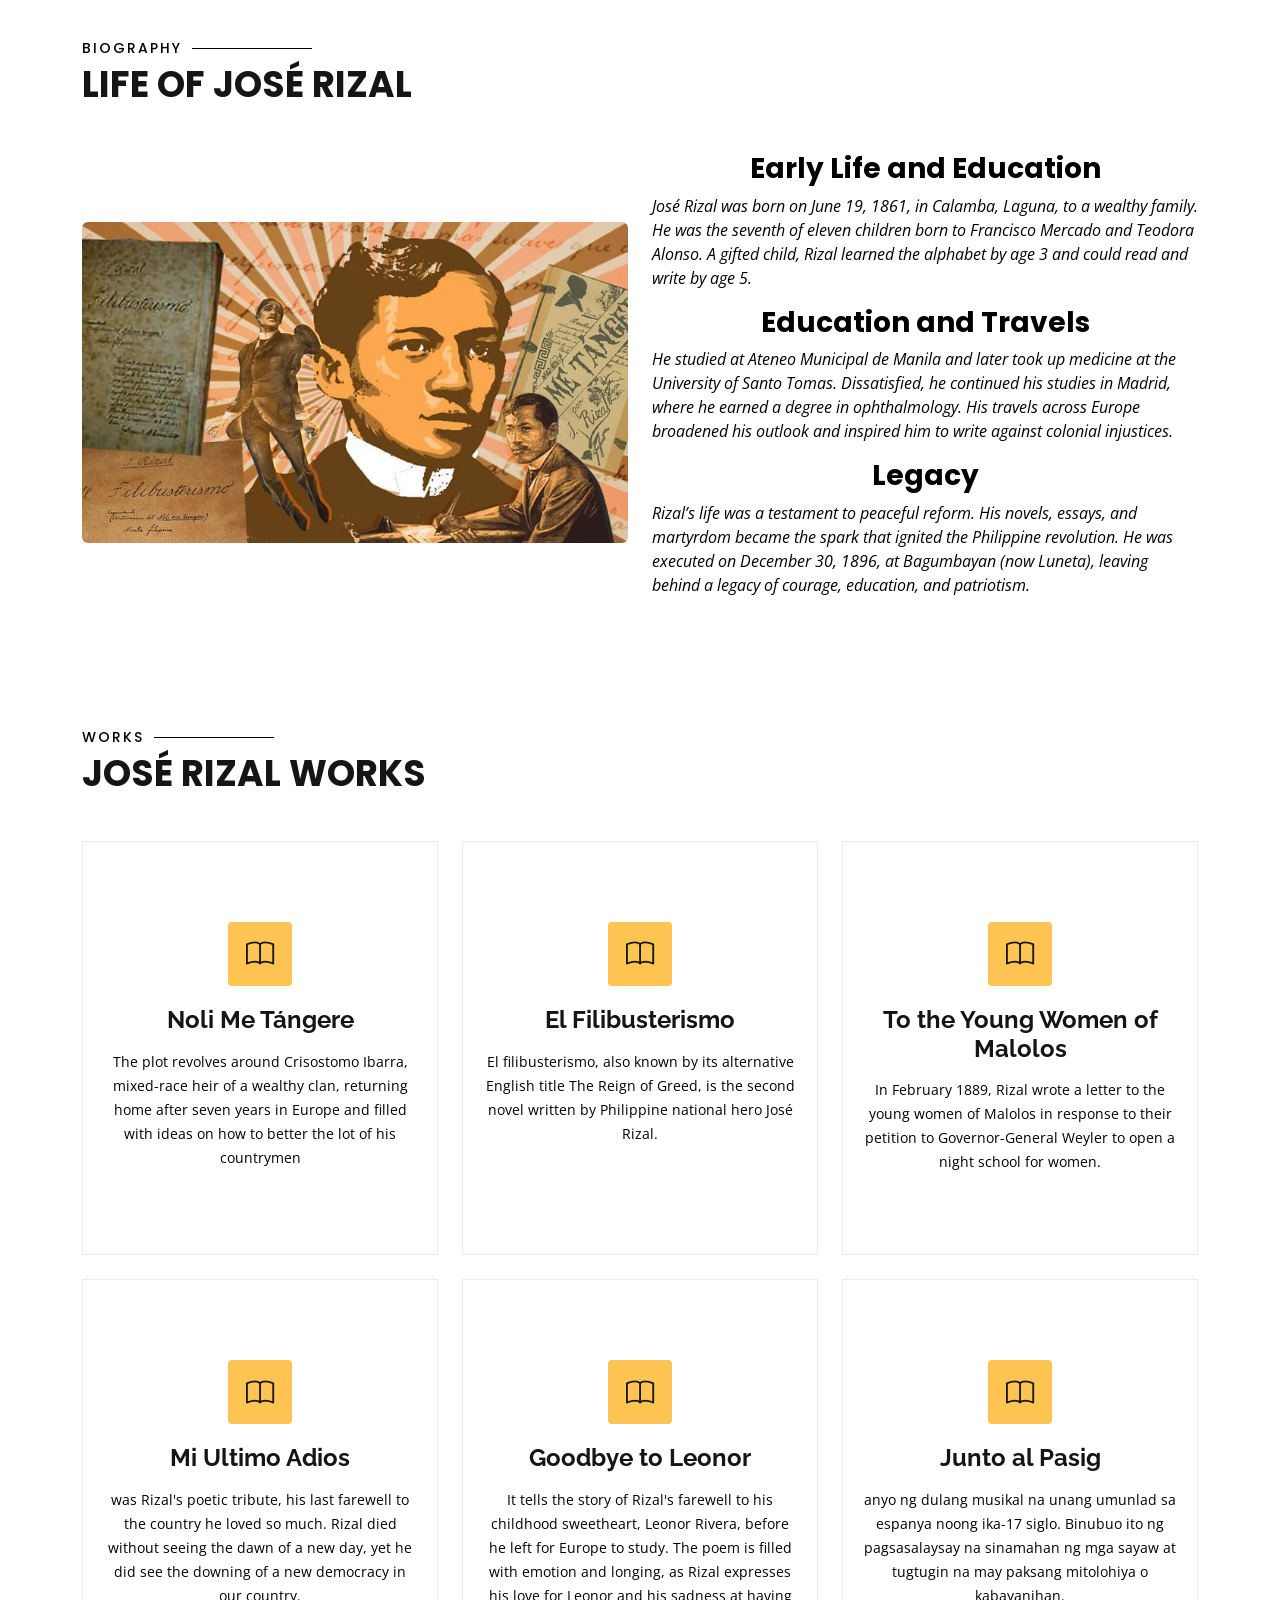
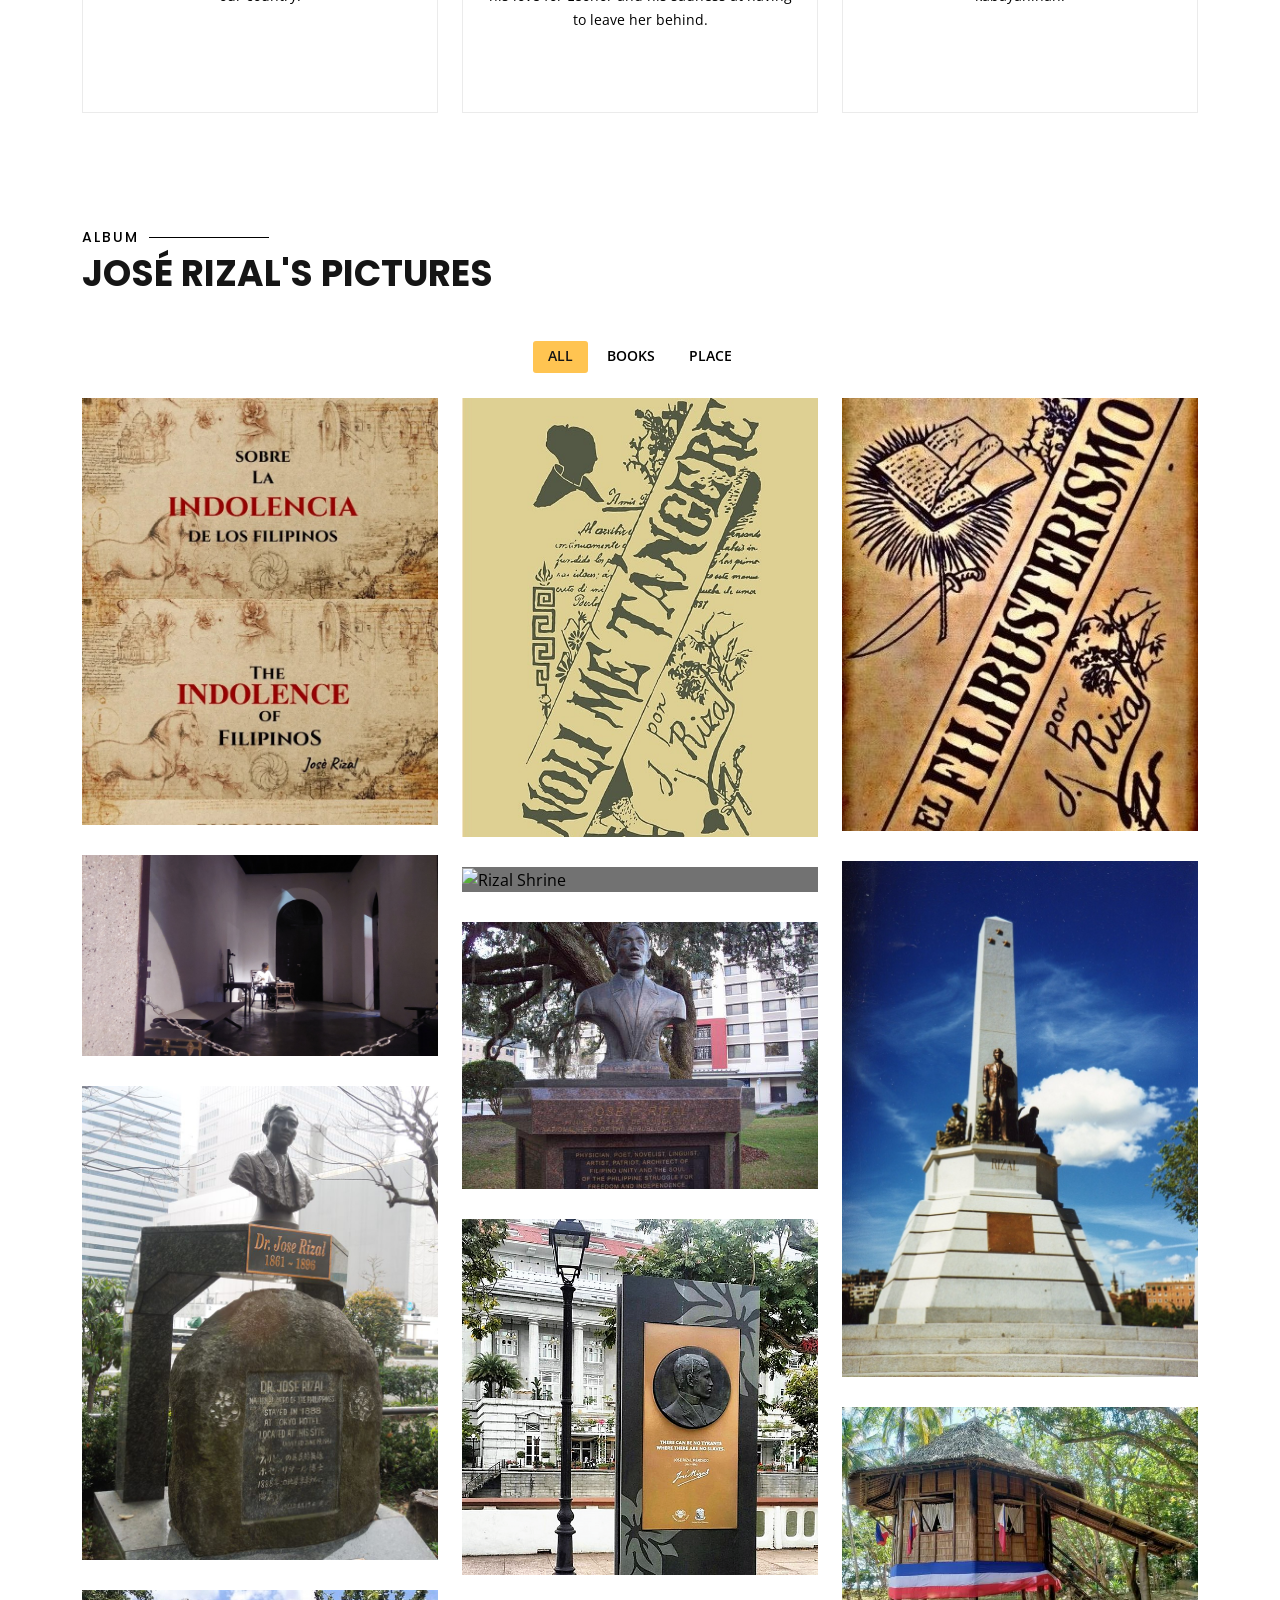
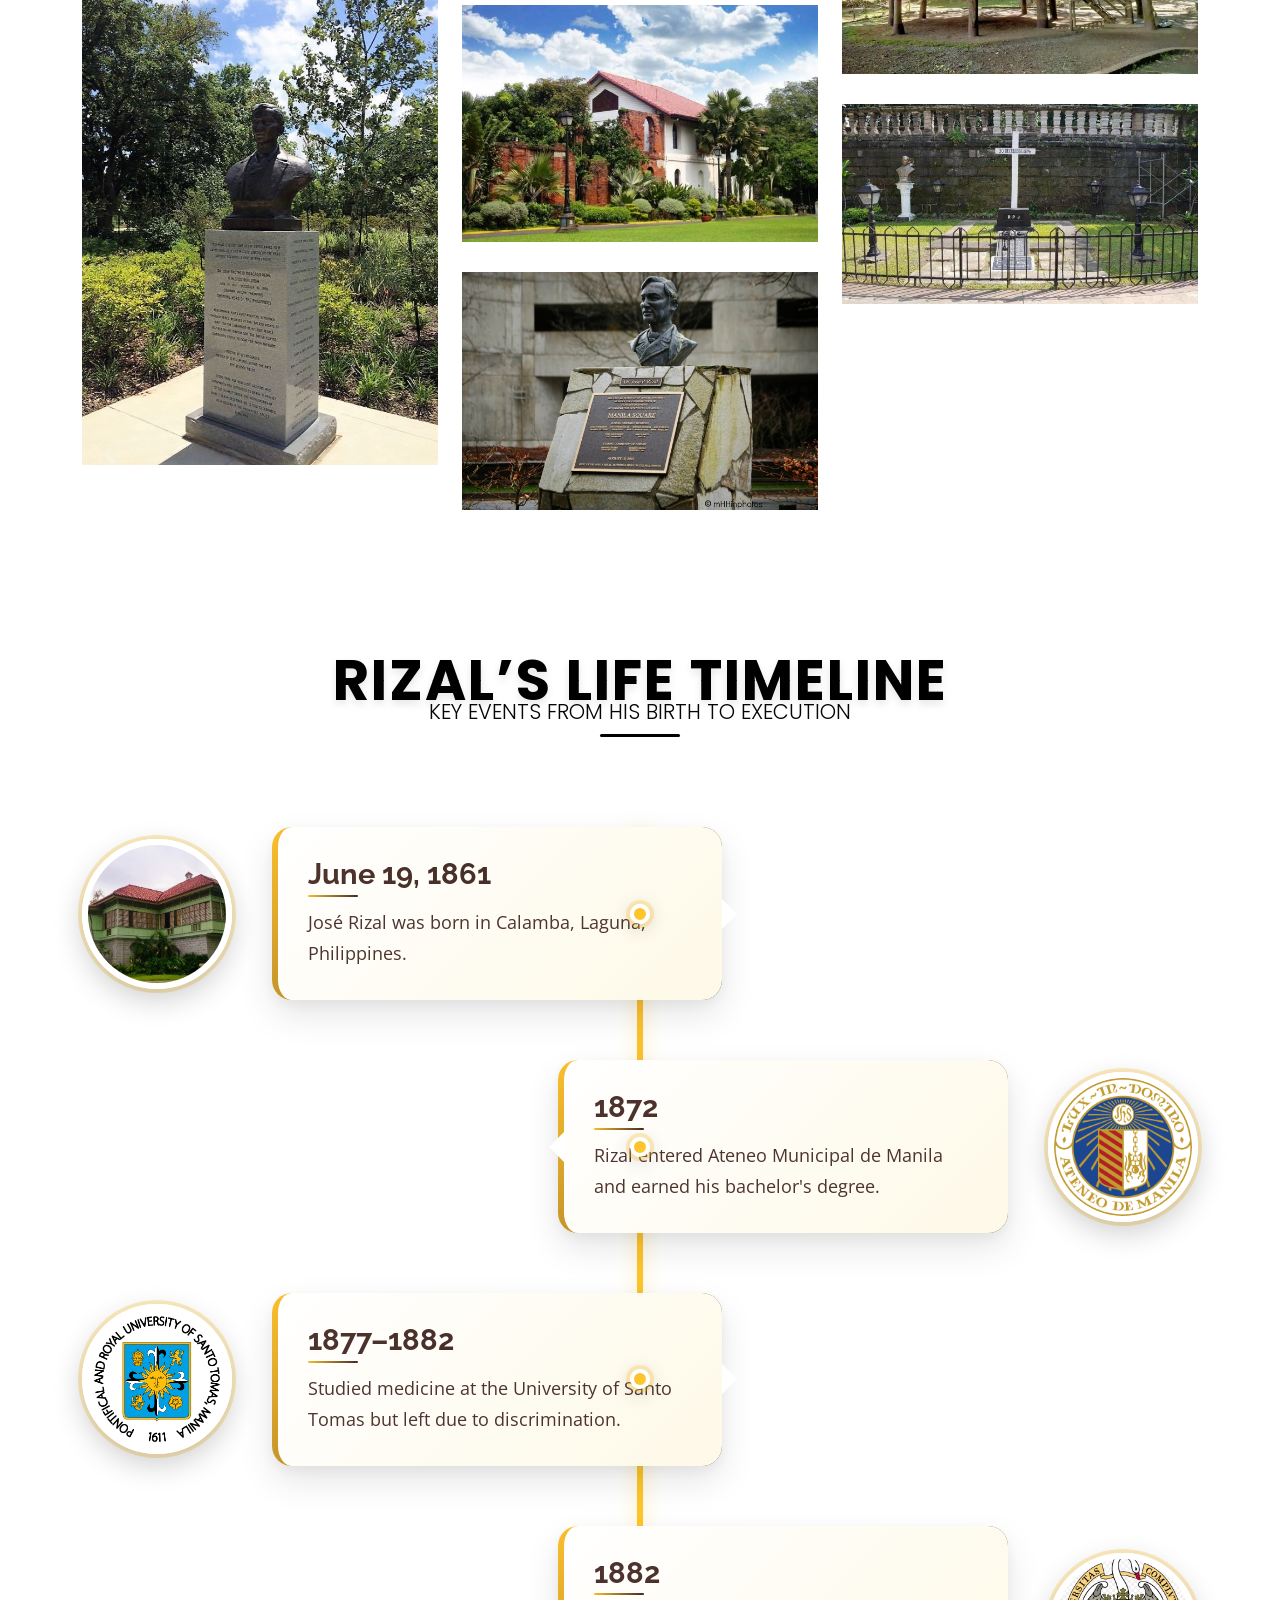
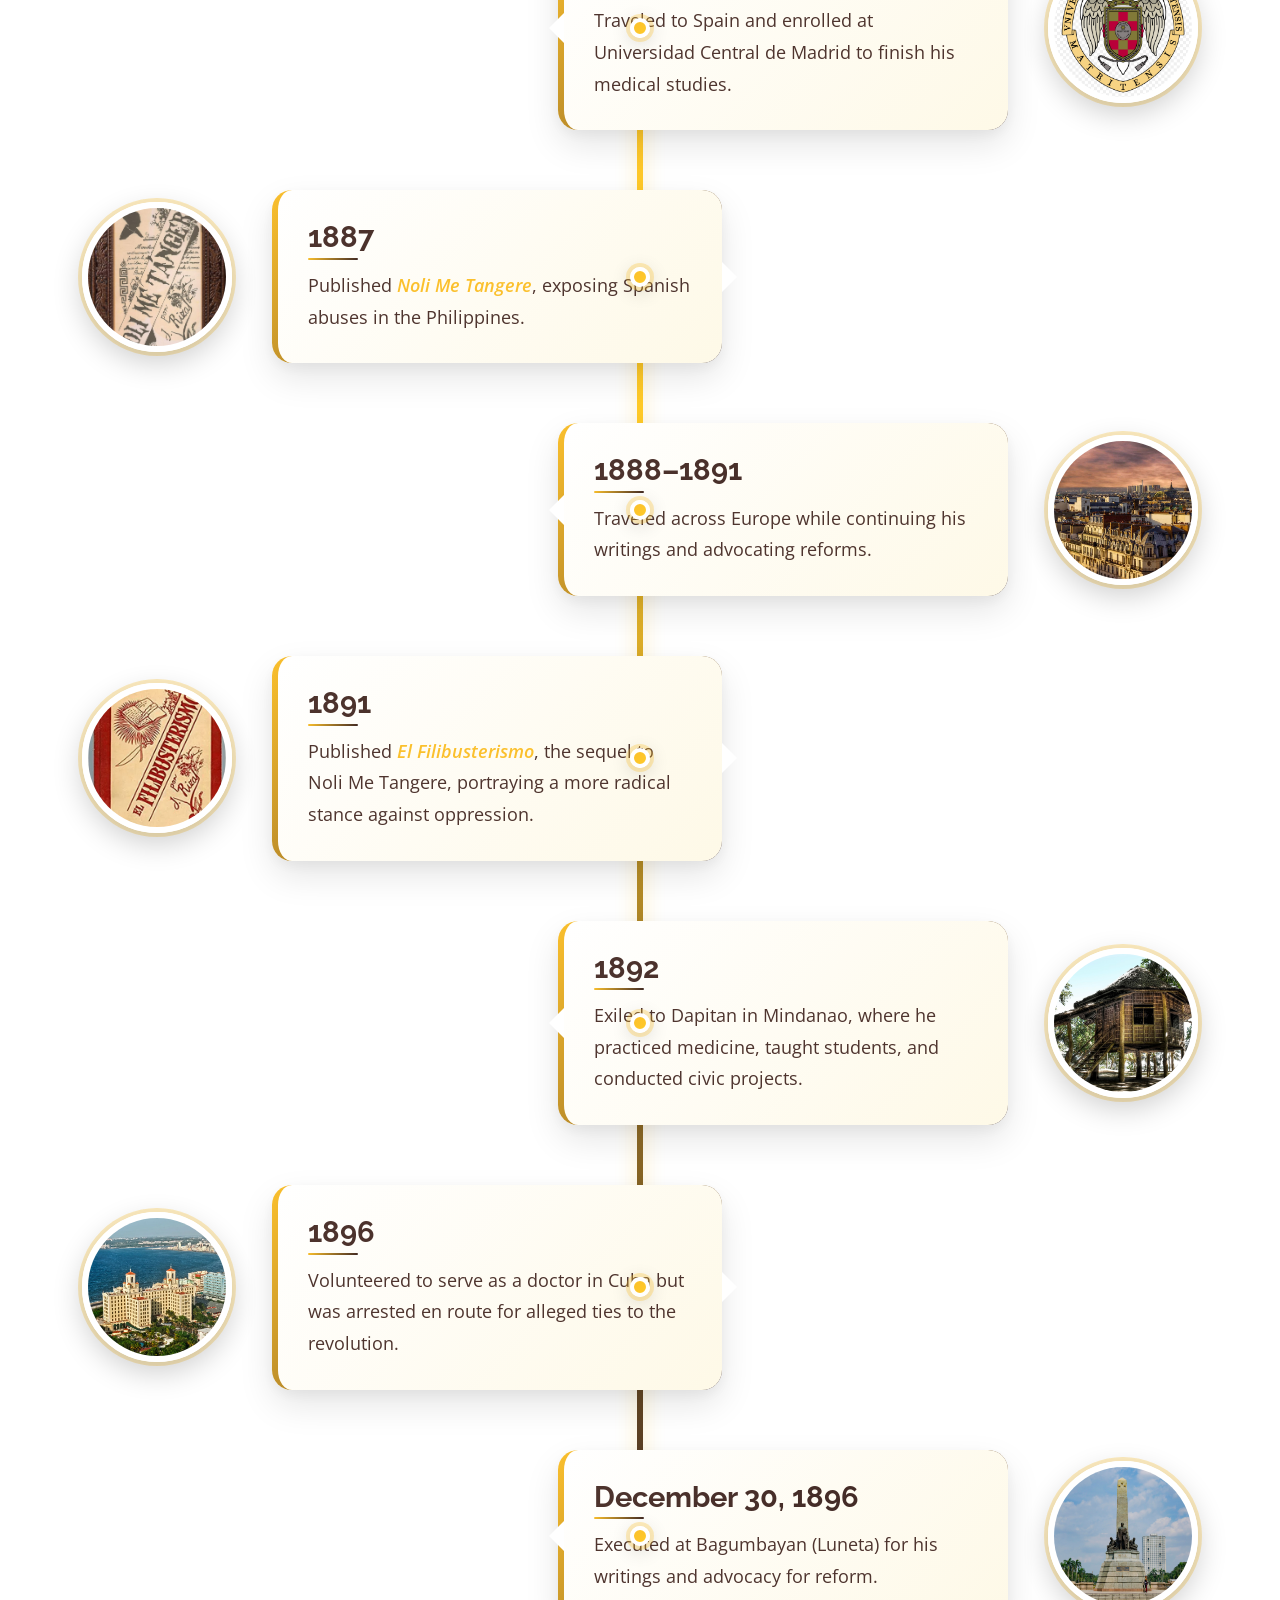
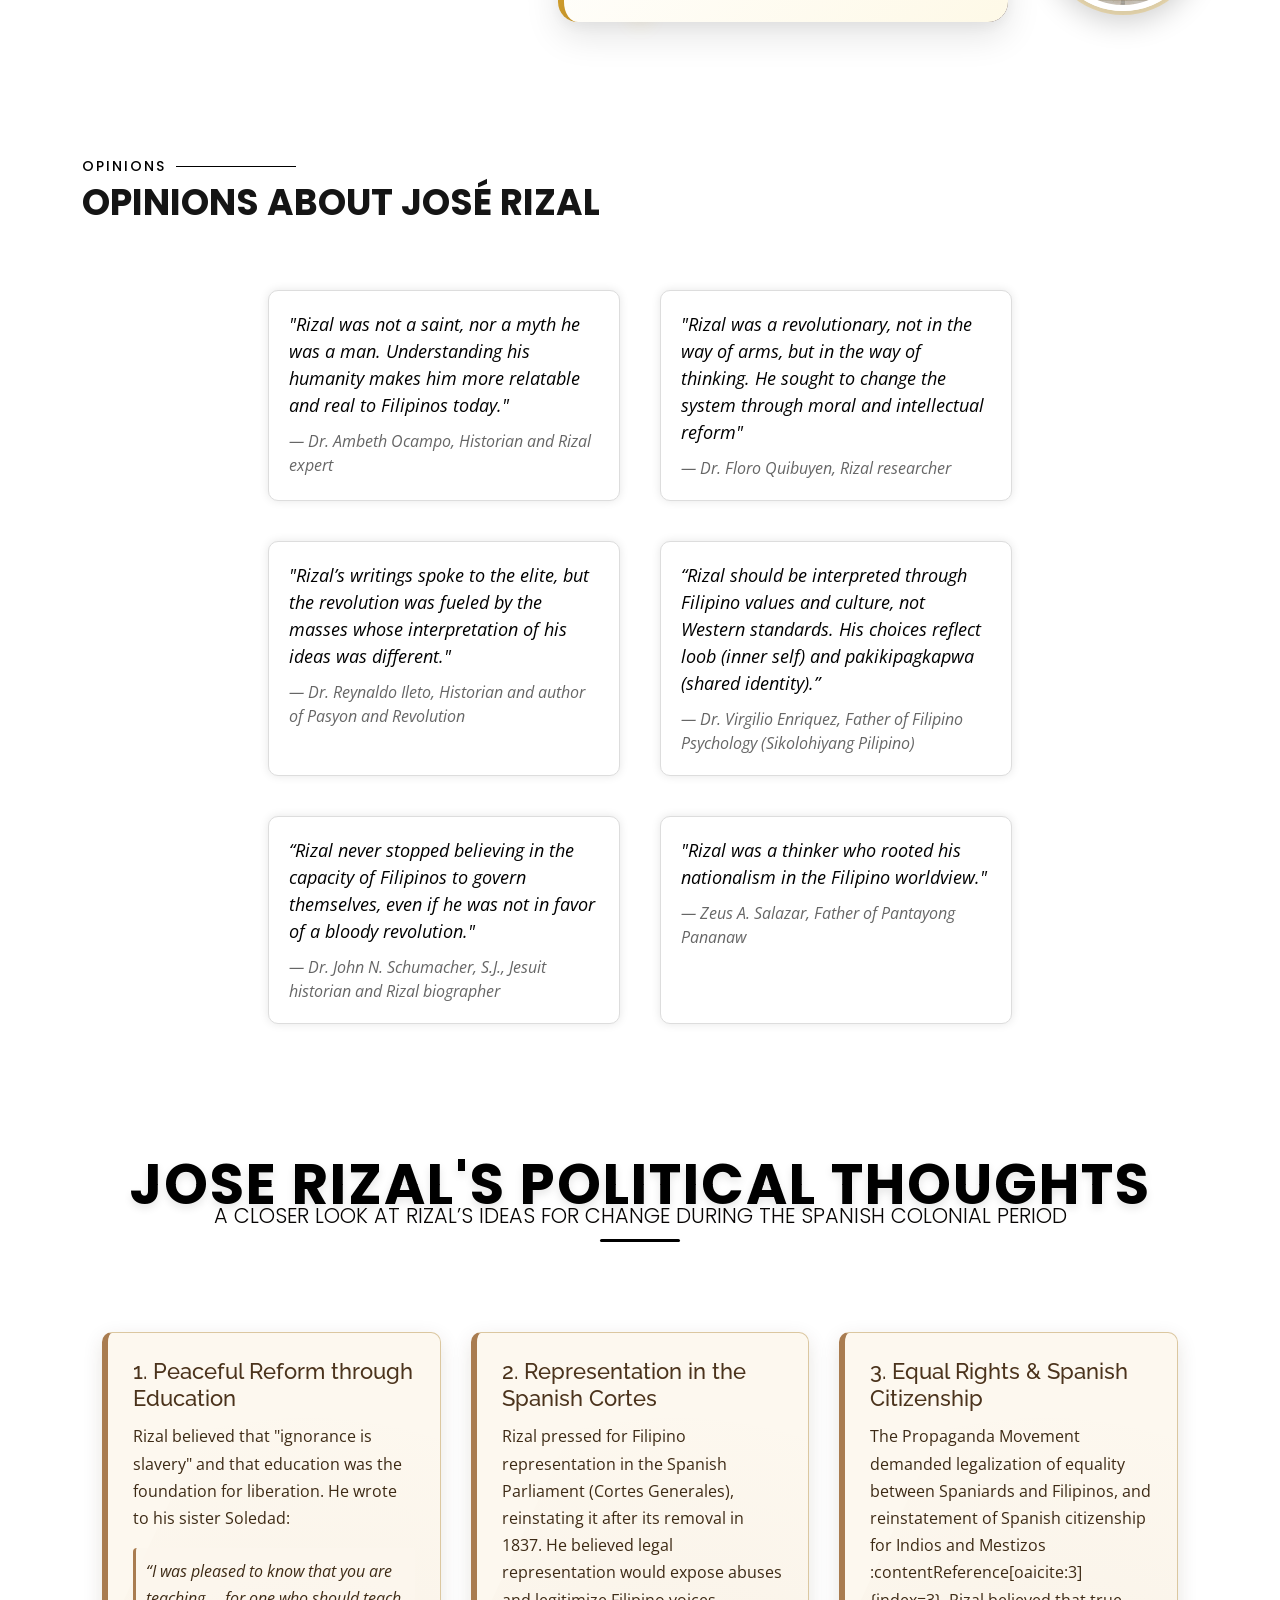
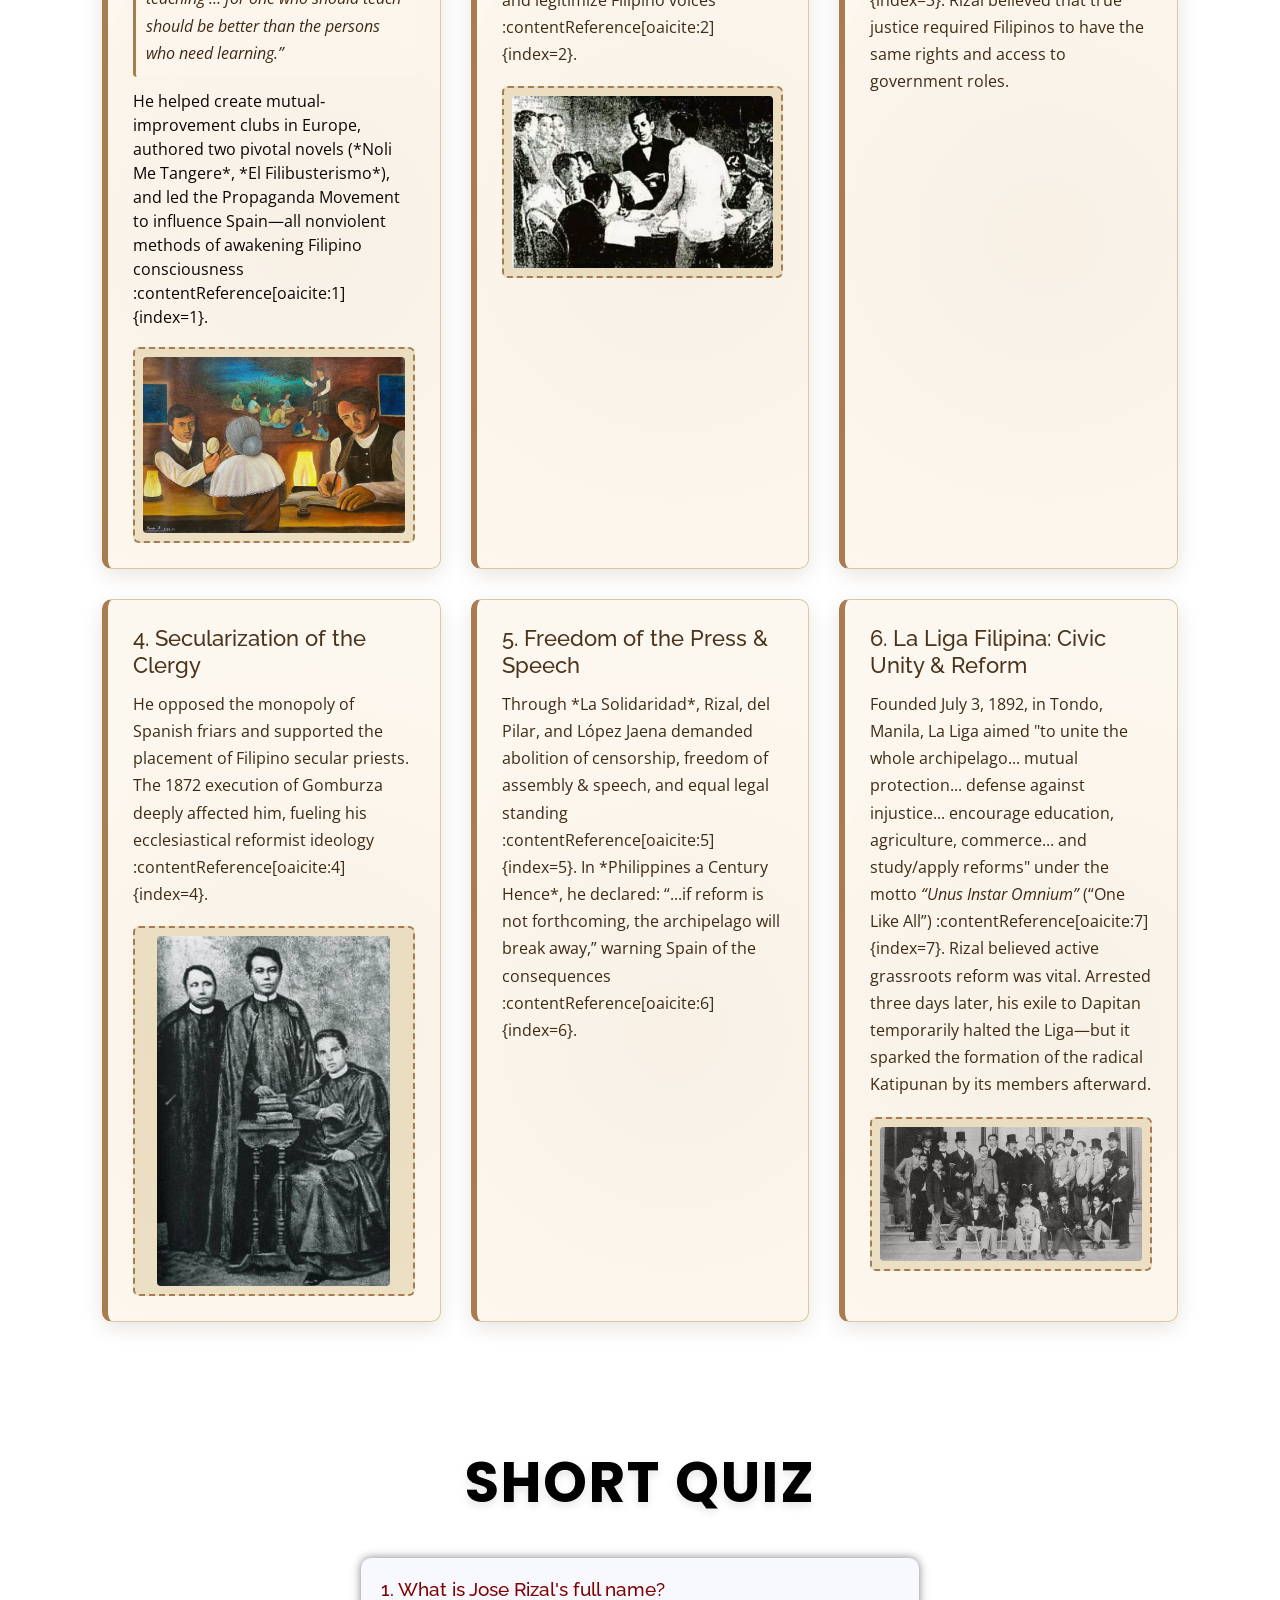
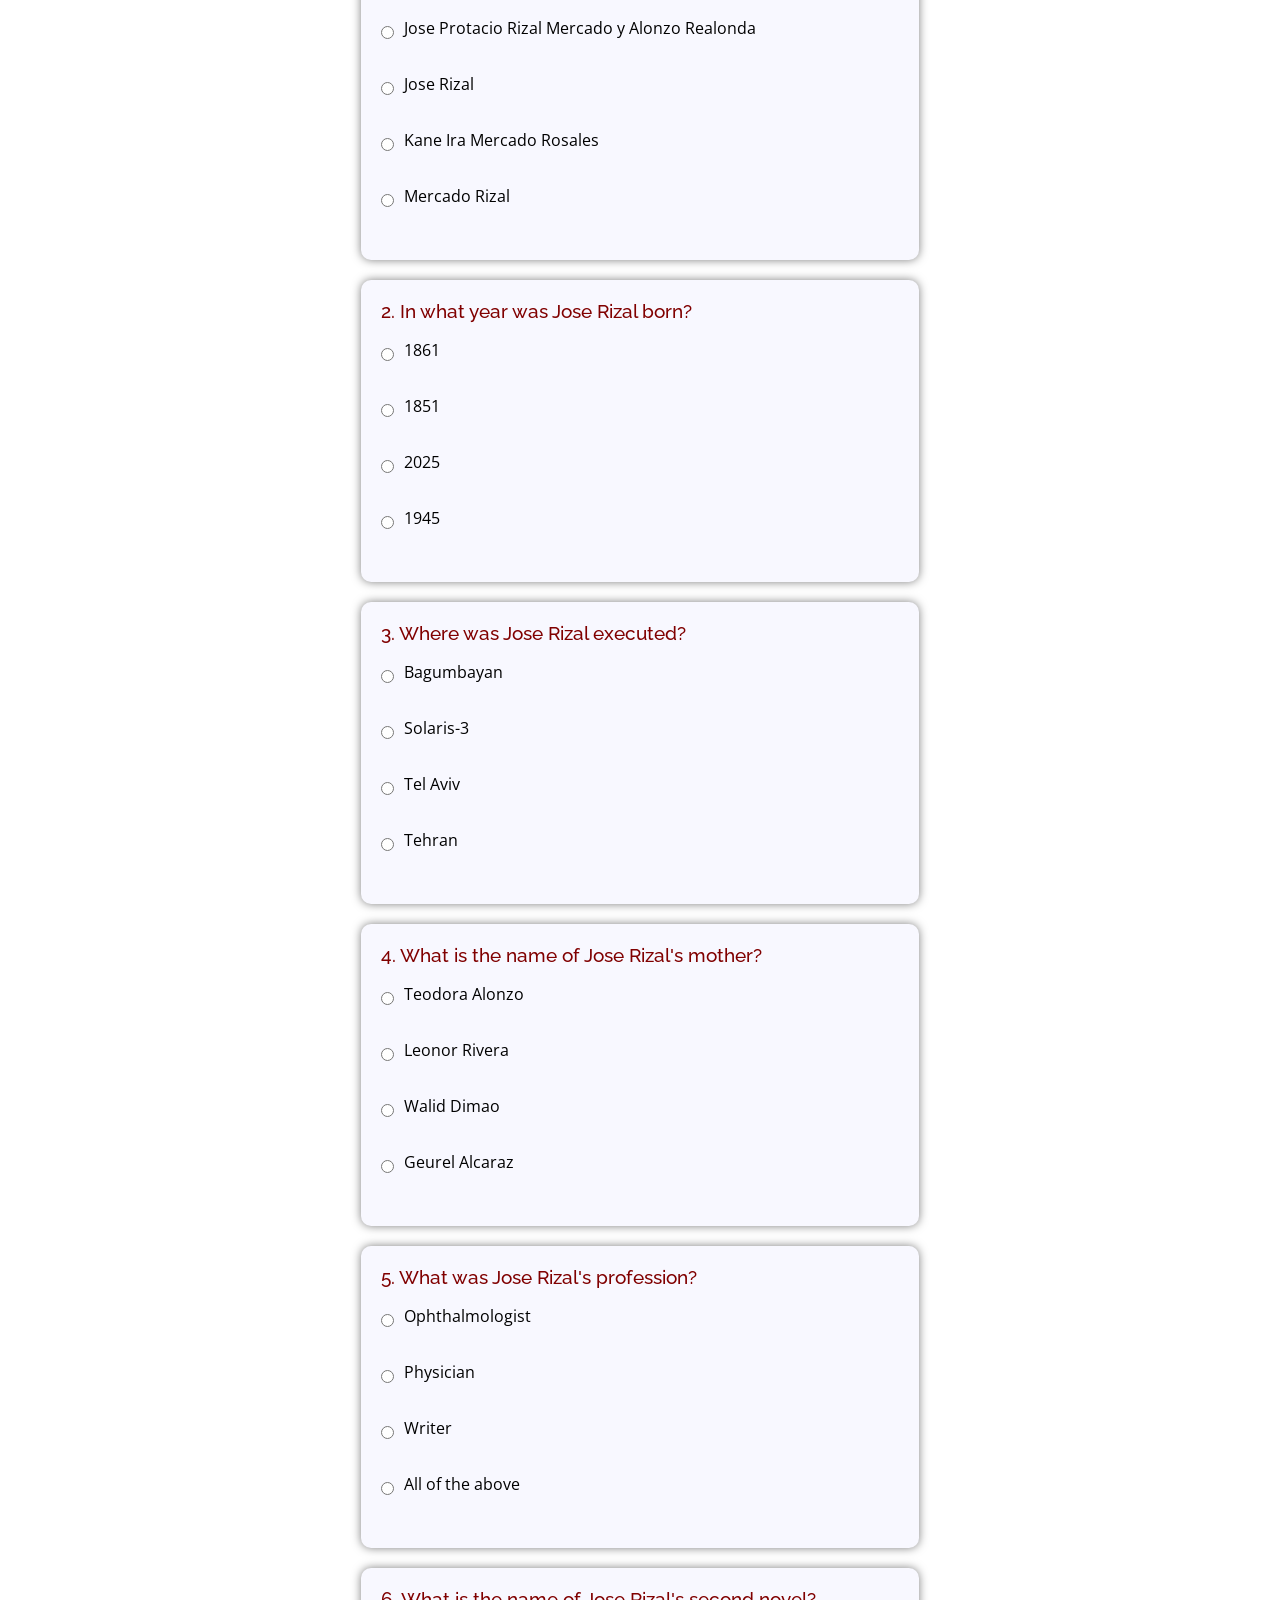
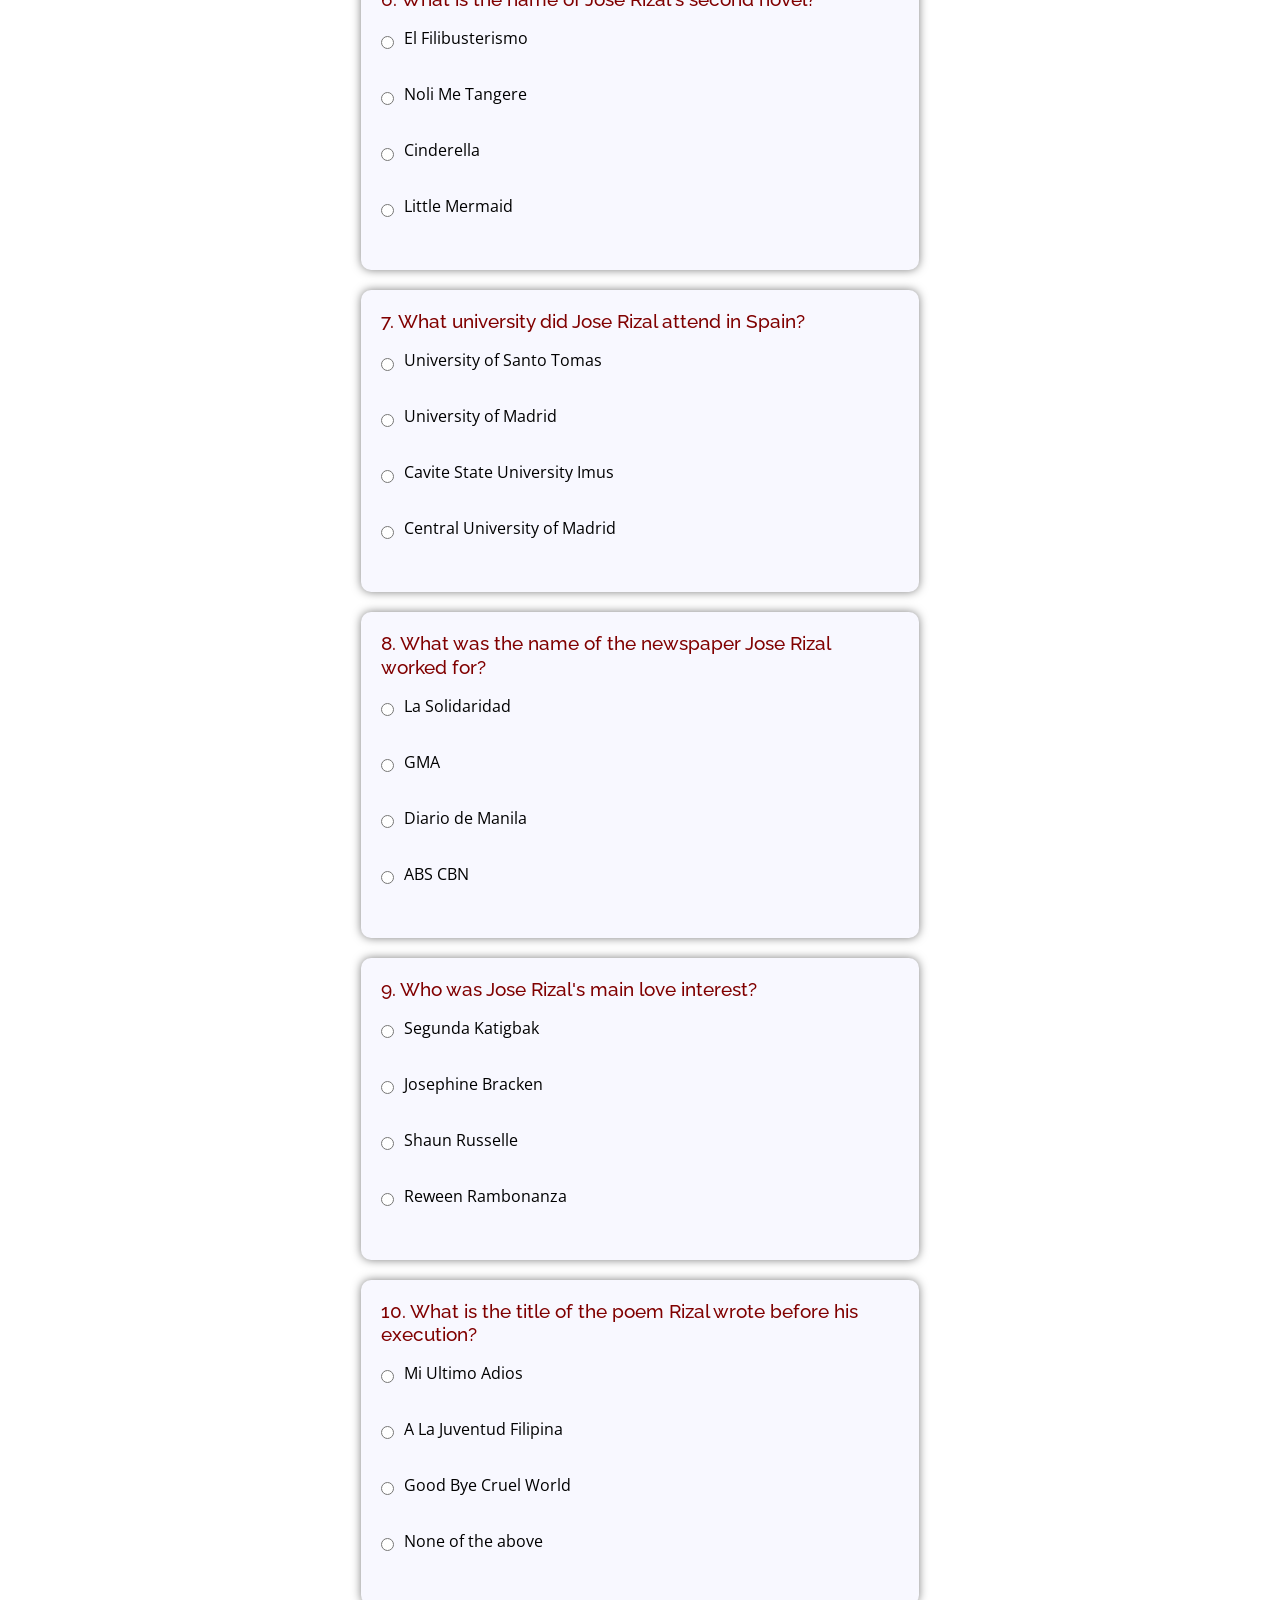
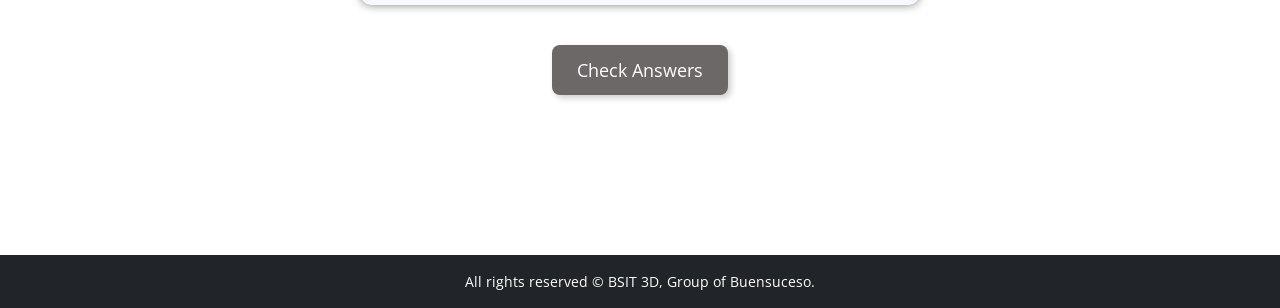
==== commit d5e864d3: "edited by walid" ====
--- a/index.html
+++ b/index.html
@@ -606,6 +606,86 @@
 
 <!-- ======= End Interview and Opinions Section ======= -->
 
+<!-- ======= Political Thought Section ======= -->
+<section id="timeline" class="timeline-section">
+  <div class="container">
+    <div class="section-title">
+      <h6>Jose Rizal's Political Thoughts</h6>
+      <p>A closer look at Rizal’s ideas for change during the Spanish colonial period</p>
+    </div>
+
+    <div class="thought-cards">
+
+            <!-- Thought 1 -->
+      <div class="thought-card">
+        <h3>1. Peaceful Reform through Education</h3>
+        <p>
+          Rizal believed that "ignorance is slavery" and that education was the foundation for liberation. He wrote to his sister Soledad: 
+          <blockquote>“I was pleased to know that you are teaching … for one who should teach should be better than the persons who need learning.”</blockquote>
+          He helped create mutual‐improvement clubs in Europe, authored two pivotal novels (*Noli Me Tangere*, *El Filibusterismo*), and led the Propaganda Movement to influence Spain—all nonviolent methods of awakening Filipino consciousness :contentReference[oaicite:1]{index=1}.
+        </p>
+        <div class="image-frame">
+          <img src="assets/img/political tought/political tought 2.jpg" alt="Rizal at desk teaching in Dapitan or writing at his study table">
+        </div>
+      </div>
+      
+      <!-- Thought 2 -->
+      <div class="thought-card">
+        <h3>2. Representation in the Spanish Cortes</h3>
+        <p>
+          Rizal pressed for Filipino representation in the Spanish Parliament (Cortes Generales), reinstating it after its removal in 1837. He believed legal representation would expose abuses and legitimize Filipino voices :contentReference[oaicite:2]{index=2}.
+        </p>
+        <div class="image-frame">
+          <img src="assets/img/political tought/political tought 1.jpg" alt="Illustration of Rizal or fellow ilustrado presenting petitions in Madrid">
+        </div>
+      </div>
+      
+      <!-- Thought 3 -->
+      <div class="thought-card">
+        <h3>3. Equal Rights & Spanish Citizenship</h3>
+        <p>
+          The Propaganda Movement demanded legalization of equality between Spaniards and Filipinos, and reinstatement of Spanish citizenship for Indios and Mestizos :contentReference[oaicite:3]{index=3}.
+          Rizal believed that true justice required Filipinos to have the same rights and access to government roles.
+        </p>
+      </div>
+      
+      <!-- Thought 4 -->
+      <div class="thought-card">
+        <h3>4. Secularization of the Clergy</h3>
+        <p>
+          He opposed the monopoly of Spanish friars and supported the placement of Filipino secular priests. The 1872 execution of Gomburza deeply affected him, fueling his ecclesiastical reformist ideology :contentReference[oaicite:4]{index=4}.
+        </p>
+        <div class="image-frame">
+          <img src="assets/img/political tought/political tought 3.jpg" alt="Engraving of Gomburza or a symbolic image representing clergy reform">
+        </div>
+      </div>
+      
+      <!-- Thought 5 -->
+      <div class="thought-card">
+        <h3>5. Freedom of the Press & Speech</h3>
+        <p>
+          Through *La Solidaridad*, Rizal, del Pilar, and López Jaena demanded abolition of censorship, freedom of assembly & speech, and equal legal standing :contentReference[oaicite:5]{index=5}.
+          In *Philippines a Century Hence*, he declared: “...if reform is not forthcoming, the archipelago will break away,” warning Spain of the consequences :contentReference[oaicite:6]{index=6}.
+        </p>
+      </div>
+      
+      <!-- Thought 6 -->
+      <div class="thought-card">
+        <h3>6. La Liga Filipina: Civic Unity & Reform</h3>
+        <p>
+          Founded July 3, 1892, in Tondo, Manila, La Liga aimed "to unite the whole archipelago... mutual protection... defense against injustice... encourage education, agriculture, commerce... and study/apply reforms" under the motto <em>“Unus Instar Omnium”</em> (“One Like All”) :contentReference[oaicite:7]{index=7}.
+          Rizal believed active grassroots reform was vital. Arrested three days later, his exile to Dapitan temporarily halted the Liga—but it sparked the formation of the radical Katipunan by its members afterward.
+        </p>
+        <div class="image-frame">
+          <img src="assets/img/political tought/political tought 4.jpg" alt="Historical depiction of the July 3, 1892 assembly in Tondo">
+        </div>
+      </div>
+
+    </div>
+  </div>
+</section>
+<!-- ======= End Political Thought Section ======= -->
+
 <!-- ======= Interactive/Quiz Section ======= -->
  <section id="timeline" class="timeline-section">
   <div class="container">
@@ -625,14 +705,11 @@
   </div>
 </section>
 
-<!-- ======= End Interactive/Quiz Section ======= -->
-
+<!-- ======= End of Interactive/Quiz Section ======= -->
 
 <!-- ======= Reference Section ======= -->
 
-<!-- ======= Reference Section Code Here ======= -->
-
-<!-- ======= End Reference Section ======= -->
+<!-- ======= End of Reference Section Code Here ======= -->
 
   </main><!-- End Main Content -->
 
@@ -821,10 +898,10 @@
       <div class="modal-body text-center">
         <img src="assets/img/places/alaska.jpg" class="img-fluid mb-3" alt="Fort Santiago">
         <p>
-          In downtown Juneau’s Manila Square stands a bust of Dr. José Rizal atop a stone pedestal. Unveiled in 2002, the bronze sculpture honors Rizal’s legacy and commemorates the long history of Filipino-Alaskan ties, from early telegraph work to contributions in canneries and mining
-        </p>
-      </div>
-    </div>s
+          In downtown Juneau’s Manila Square stands a bust of Dr. José Rizal atop a stone pedestal. Unveiled in 2002, the bronze sculpture honors Rizal’s legacy and commemorates the long history of Filipino-Alaskan ties, from early telegraph work to contributions in canneries and minings
+        </p>
+      </div>
+    </div>
   </div>
 </div>
       
--- a/assets/css/style.css
+++ b/assets/css/style.css
@@ -1837,3 +1837,132 @@
   font-weight: 700;
   text-shadow: 0 4px 8px rgba(0, 0, 0, 0.1);
 }
+
+/* ======= Base Styling ======= */
+
+
+/* ======= Political Thought Section ======= */
+.political-thought-section {
+  padding: 80px 0;
+  background-image: radial-gradient(circle at top left, rgba(205, 176, 133, 0.1), transparent 60%),
+                    linear-gradient(135deg, rgba(202, 164, 114, 0.05) 25%, transparent 25%),
+                    linear-gradient(225deg, rgba(202, 164, 114, 0.05) 25%, transparent 25%);
+  background-size: cover;
+}
+
+
+
+/* ======= Cards Container ======= */
+.thought-cards {
+  display: grid;
+  grid-template-columns: repeat(auto-fit, minmax(320px, 1fr));
+  gap: 30px;
+  max-width: 1300px;
+  margin: 0 auto;
+  padding: 0 20px;
+}
+
+/* ======= Individual Card ======= */
+.thought-card {
+  background: #fdf8ef;
+  border: 1px solid #dbc7a0;
+  border-left: 6px solid #a97c50;
+  padding: 25px;
+  border-radius: 10px;
+  box-shadow: 0 6px 20px rgba(66, 44, 18, 0.12);
+  transition: all 0.4s ease;
+  position: relative;
+  overflow: hidden;
+}
+
+.thought-card::before {
+  content: "";
+  position: absolute;
+  top: -20%;
+  left: -20%;
+  width: 160%;
+  height: 160%;
+  background: radial-gradient(circle at center, rgba(165, 115, 70, 0.06), transparent 60%);
+  transform: rotate(25deg);
+  z-index: 0;
+}
+
+.thought-card:hover {
+  transform: translateY(-10px);
+  box-shadow: 0 12px 25px rgba(66, 44, 18, 0.2);
+}
+
+.thought-card h3 {
+  font-size: 1.4rem;
+  color: #4b331c;
+  margin-bottom: 12px;
+  position: relative;
+  z-index: 1;
+}
+
+.thought-card p,
+.thought-card blockquote {
+  color: #3d2a15;
+  line-height: 1.7;
+  font-size: 1rem;
+  z-index: 1;
+  position: relative;
+}
+
+.thought-card blockquote {
+  margin: 12px 0;
+  padding-left: 18px;
+  border-left: 3px solid #a97c50;
+  font-style: italic;
+  background-color: rgba(252, 247, 238, 0.7);
+  padding: 10px;
+  border-radius: 4px;
+}
+
+/* ======= Image Frame Placeholder ======= */
+.image-frame {
+  margin-top: 18px;
+  width: 100%;
+  background: #ede1c5;
+  border: 2px dashed #a67c52;
+  display: flex;
+  align-items: center;
+  justify-content: center;
+  border-radius: 6px;
+  transition: background-color 0.3s ease;
+  overflow: hidden;
+  padding: 8px; /* Optional: adds space around the image */
+  box-sizing: border-box;
+}
+
+.image-frame img {
+  max-width: 100%;
+  height: auto;
+  max-height: 350px; /* Optional: prevents very tall images from being too large */
+  object-fit: contain;
+  border-radius: 4px;
+  display: block;
+}
+
+.image-frame:hover {
+  background-color: #f2e4cb;
+  color: #4b331c;
+}
+
+/* ======= Responsive Enhancements ======= */
+@media (max-width: 480px) {
+  .section-title h2 {
+    font-size: 2rem;
+  }
+
+  .thought-card h3 {
+    font-size: 1.2rem;
+  }
+}
+
+@media (max-width: 480px) {
+  .section-title h2 {
+    font-size: 1.1rem;
+    padding: 0 2px;
+  }
+}
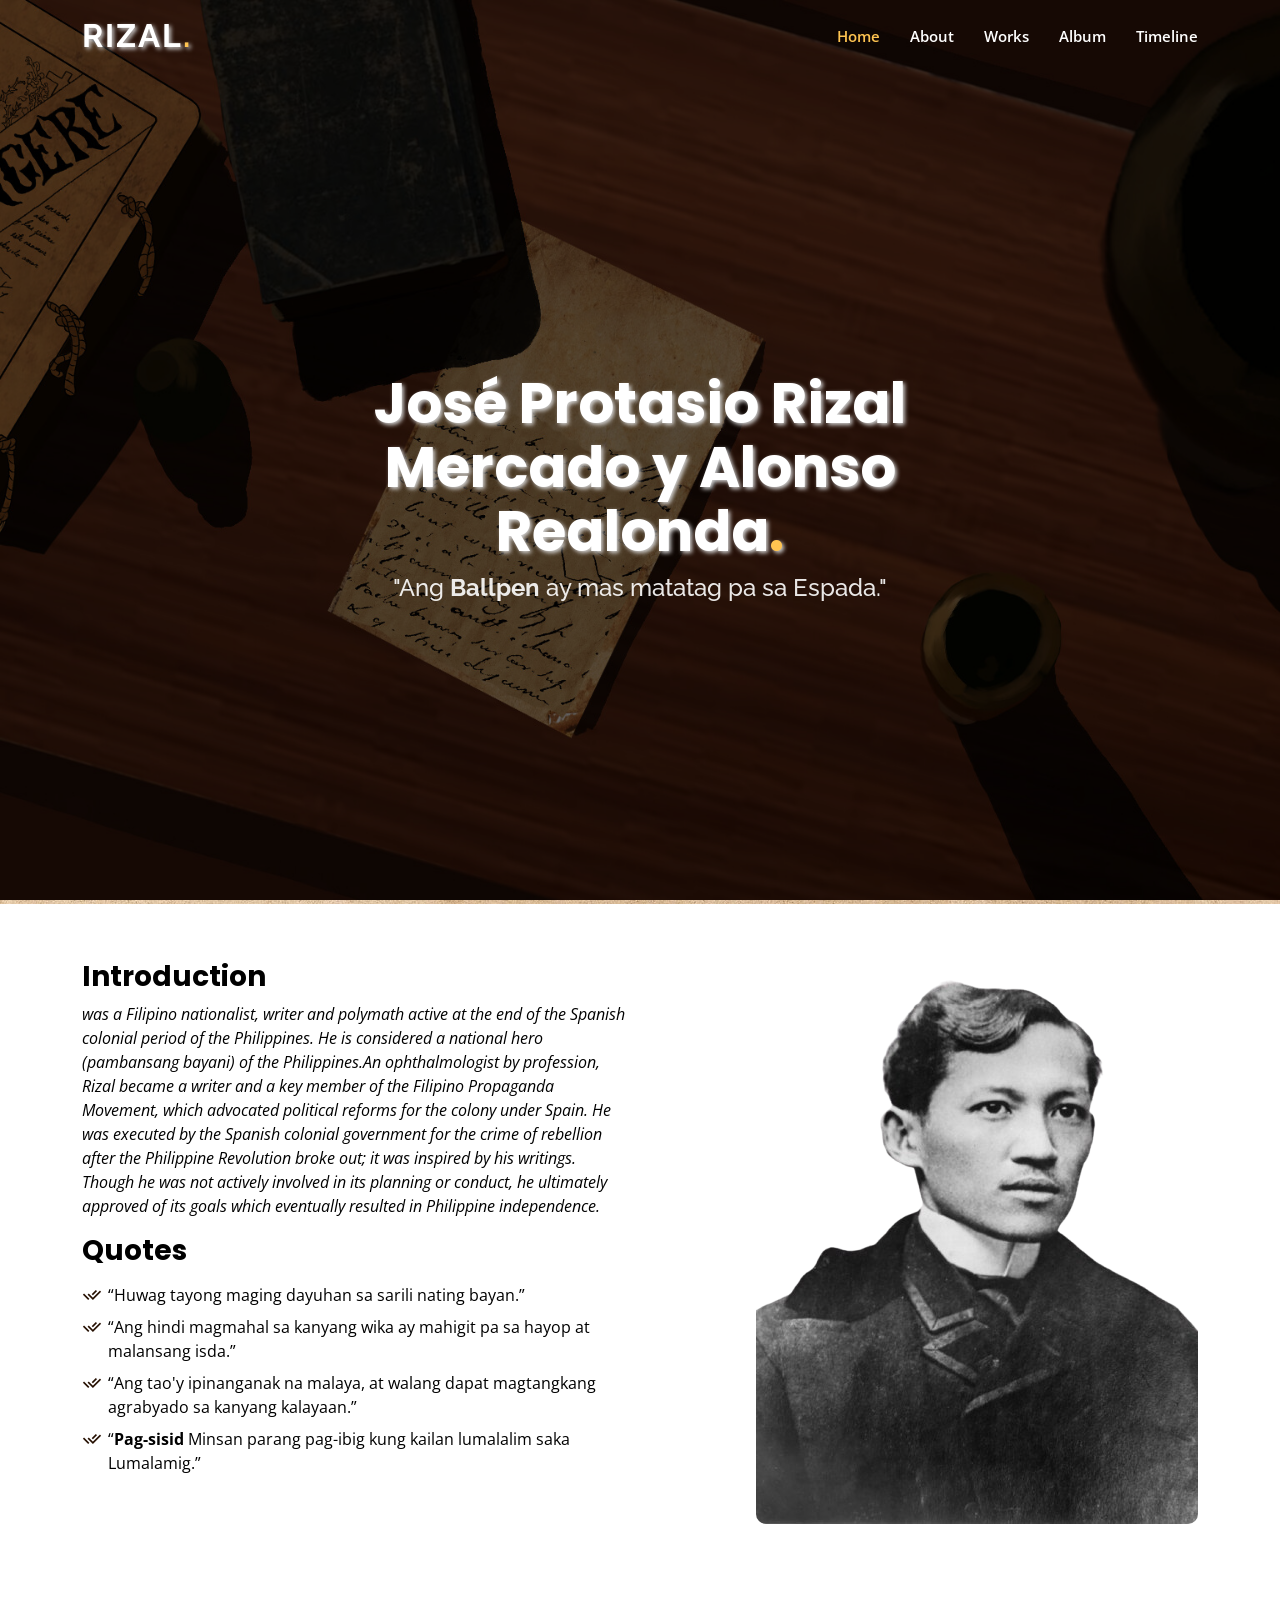
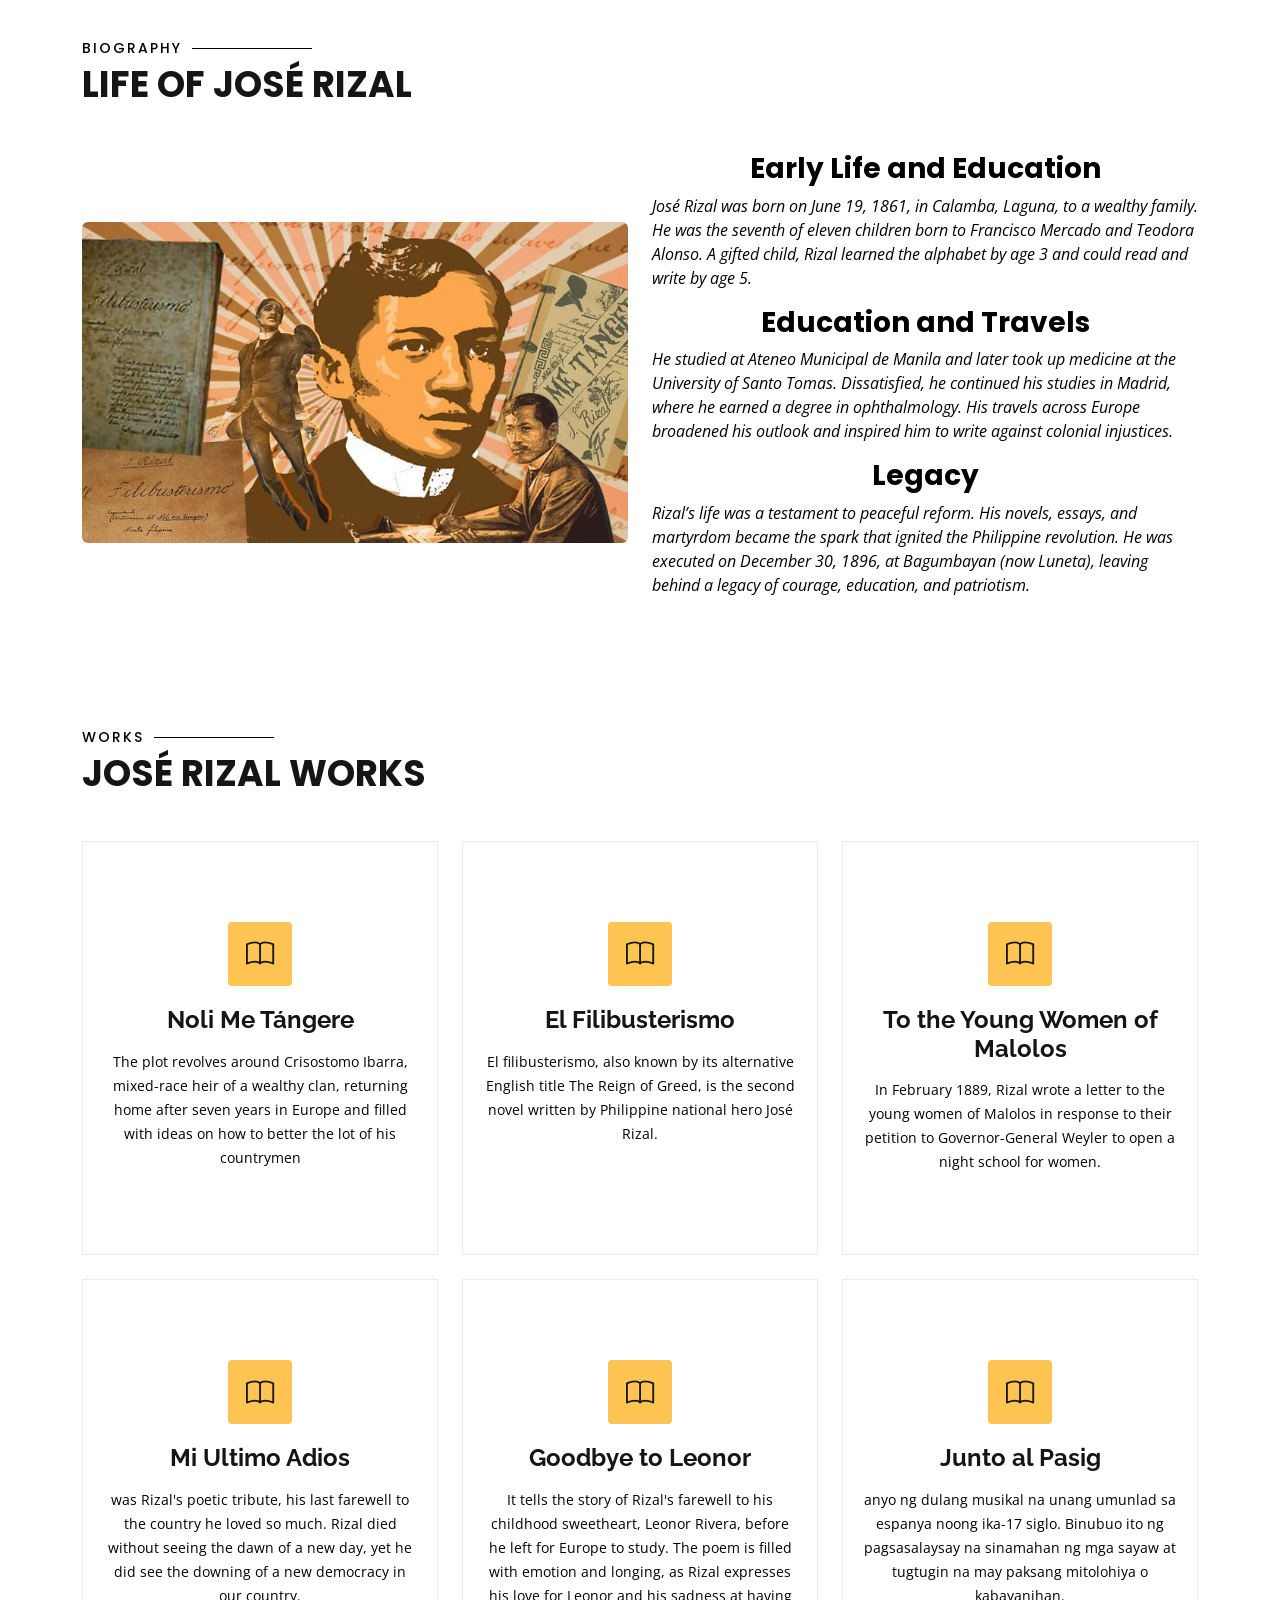
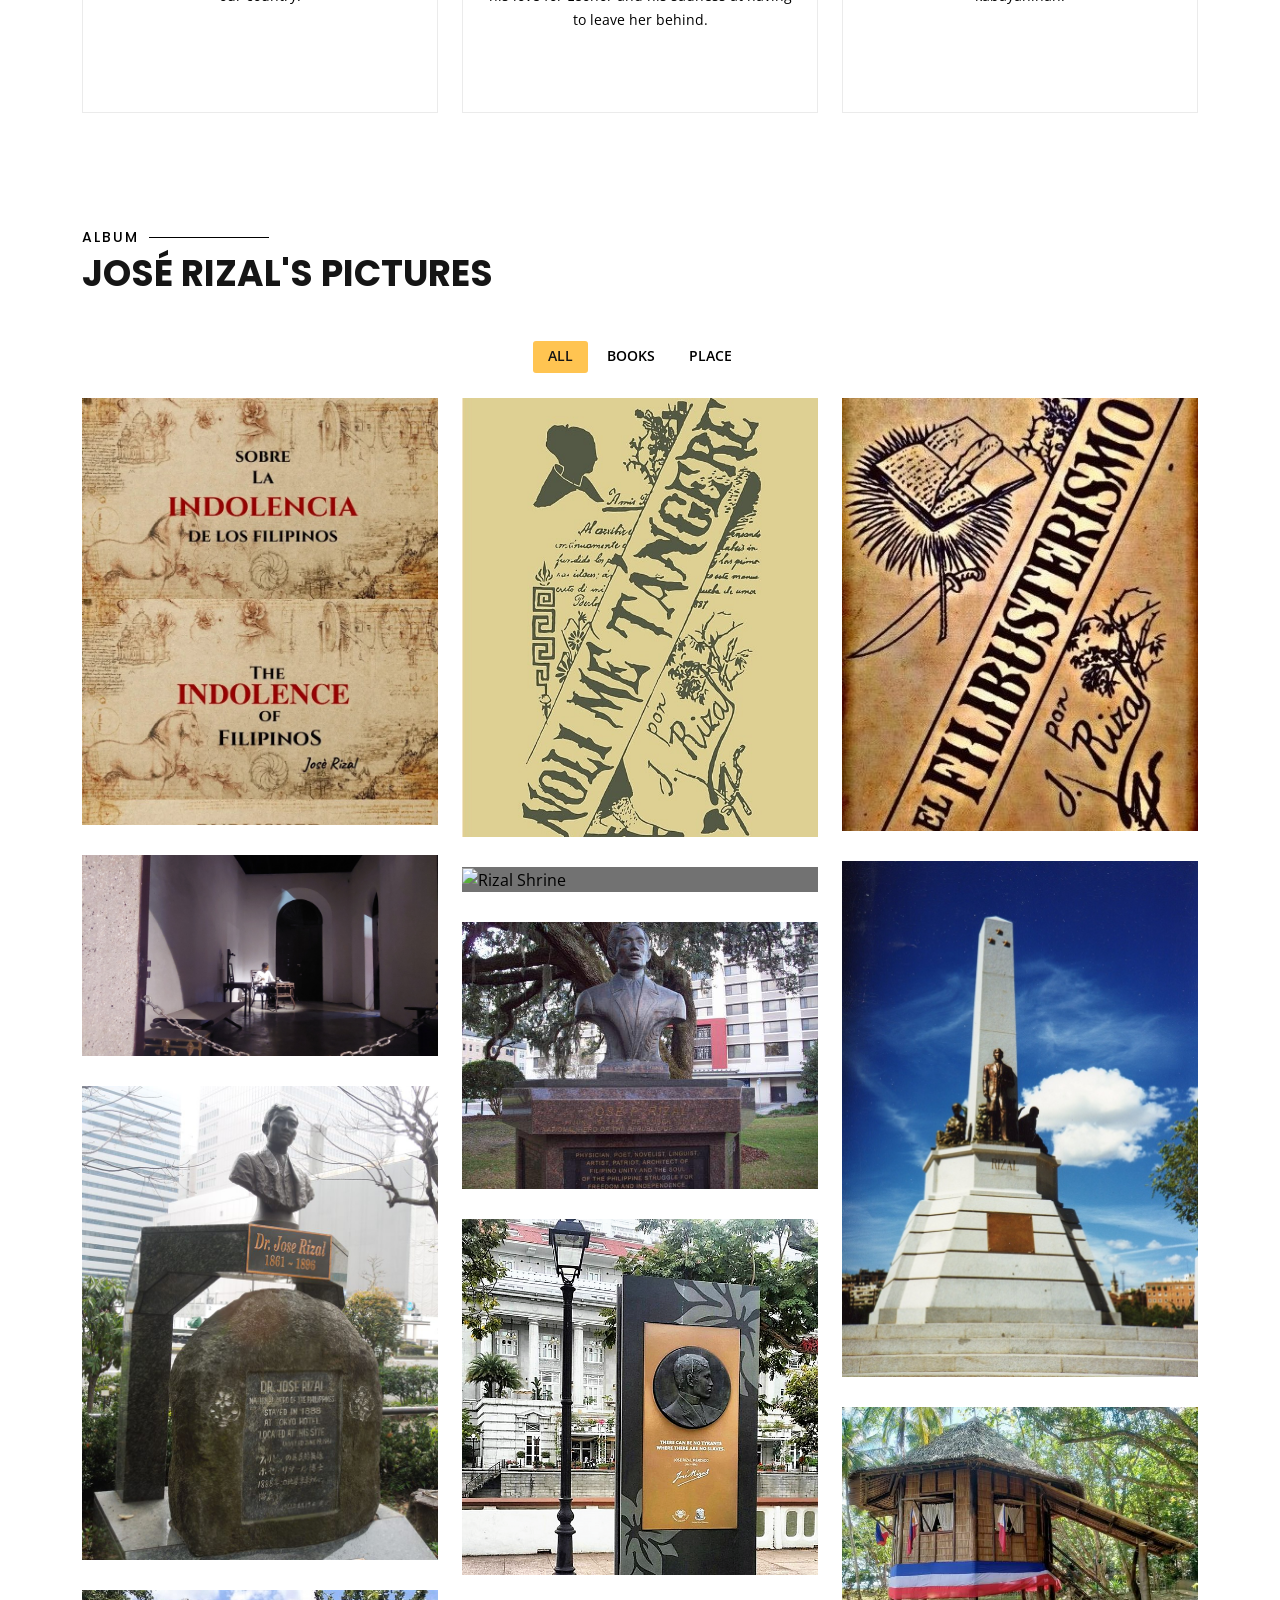
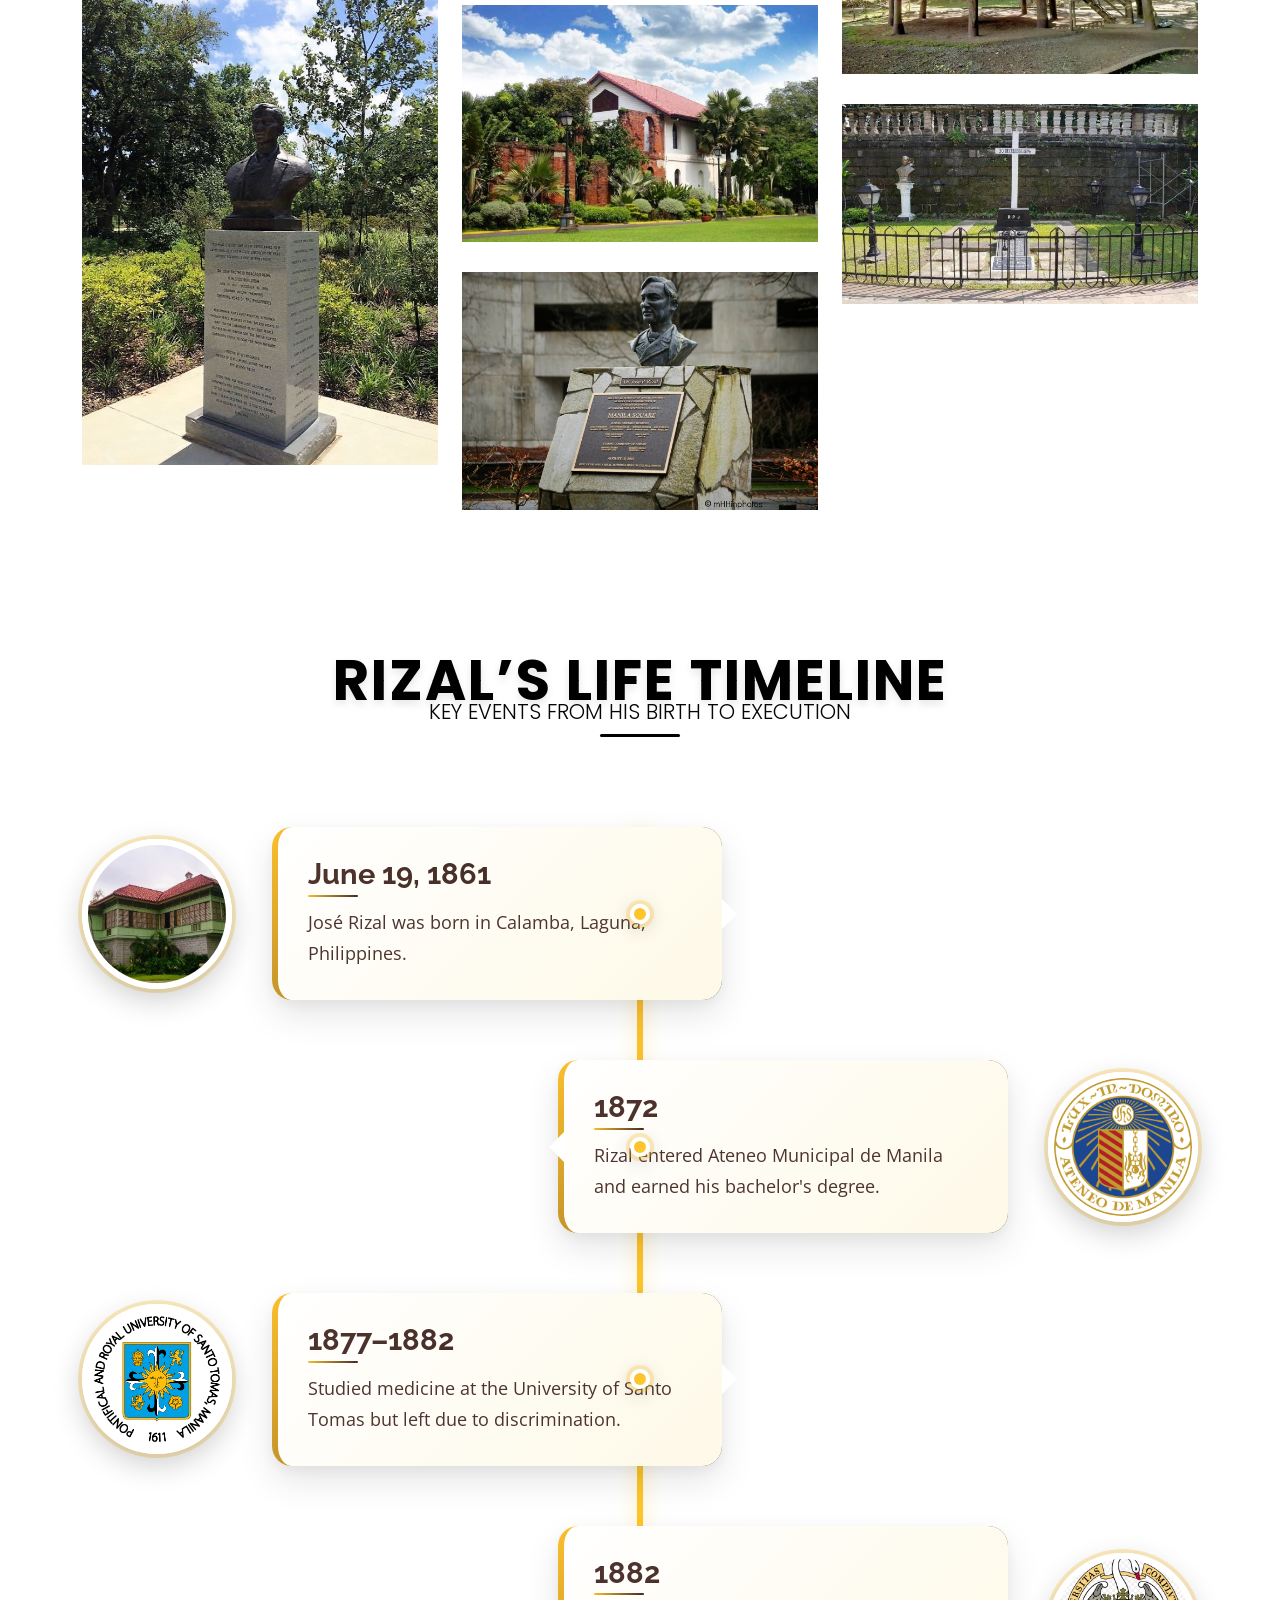
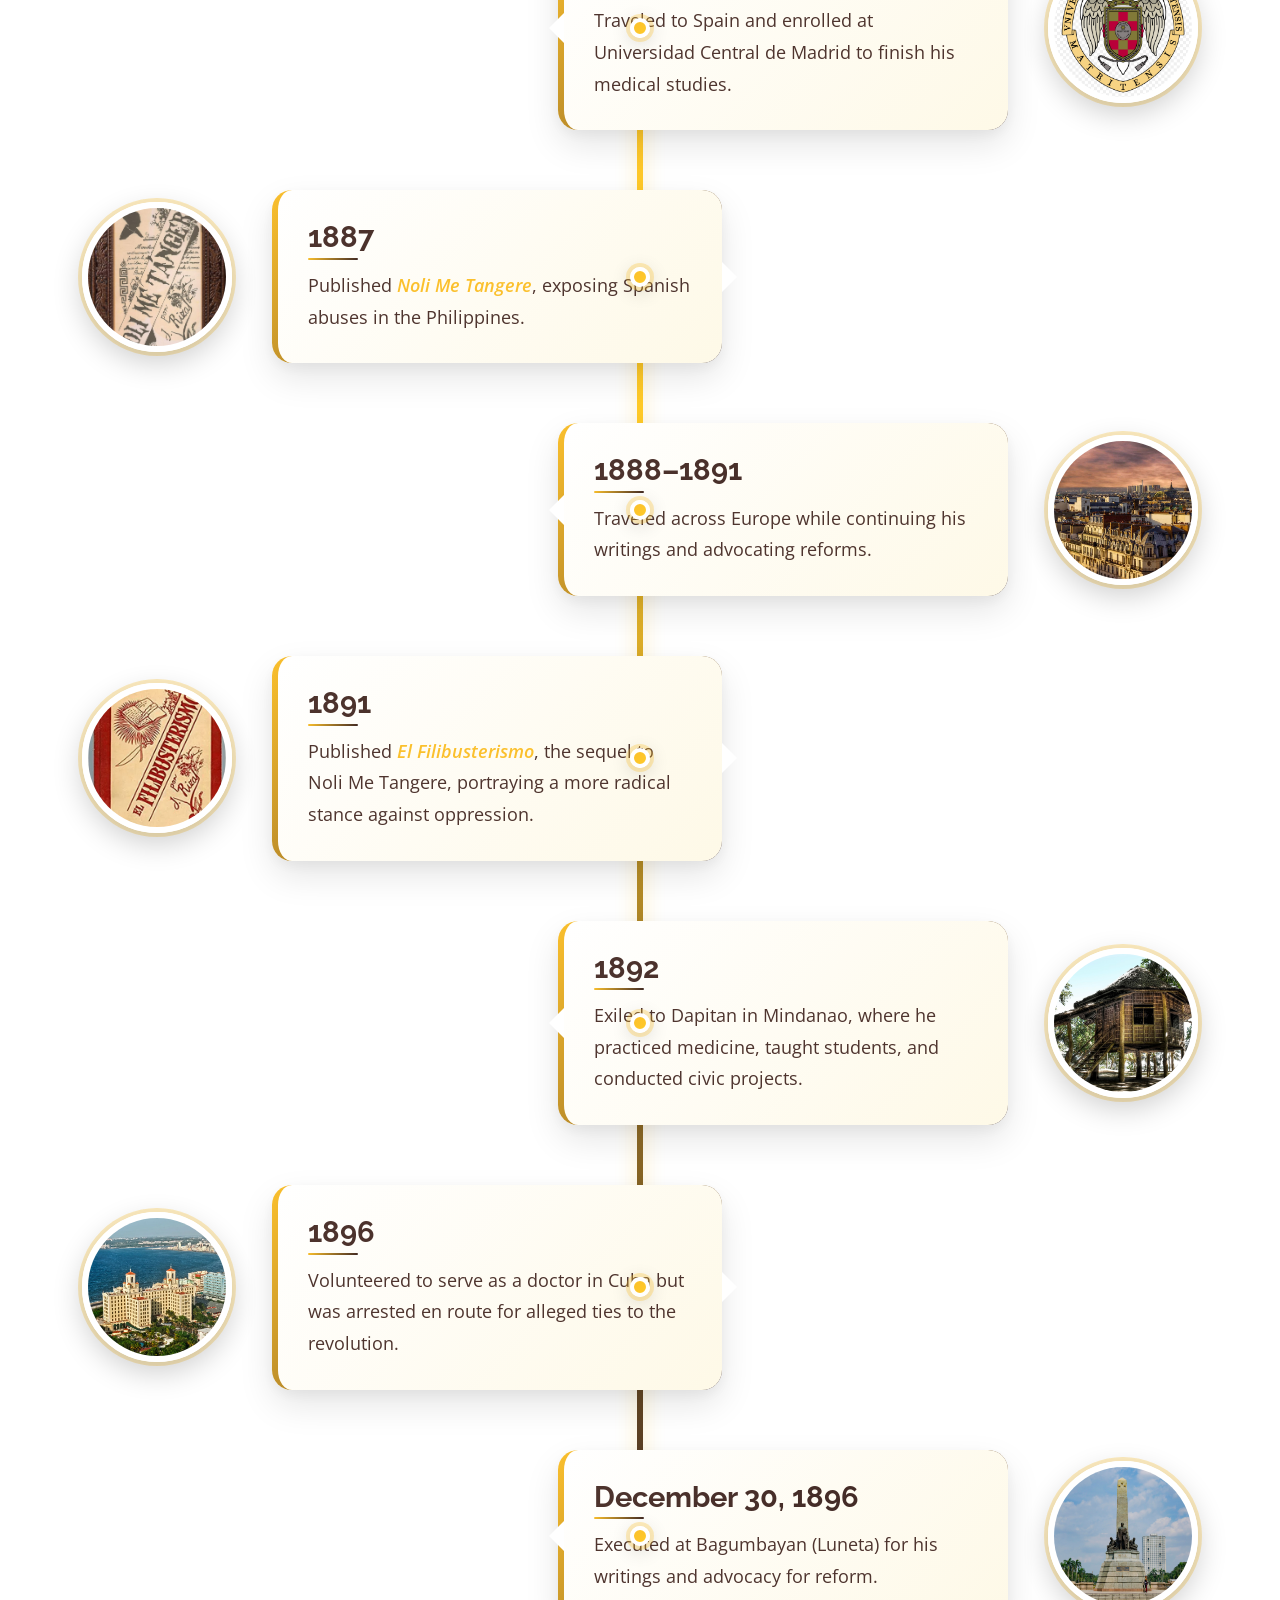
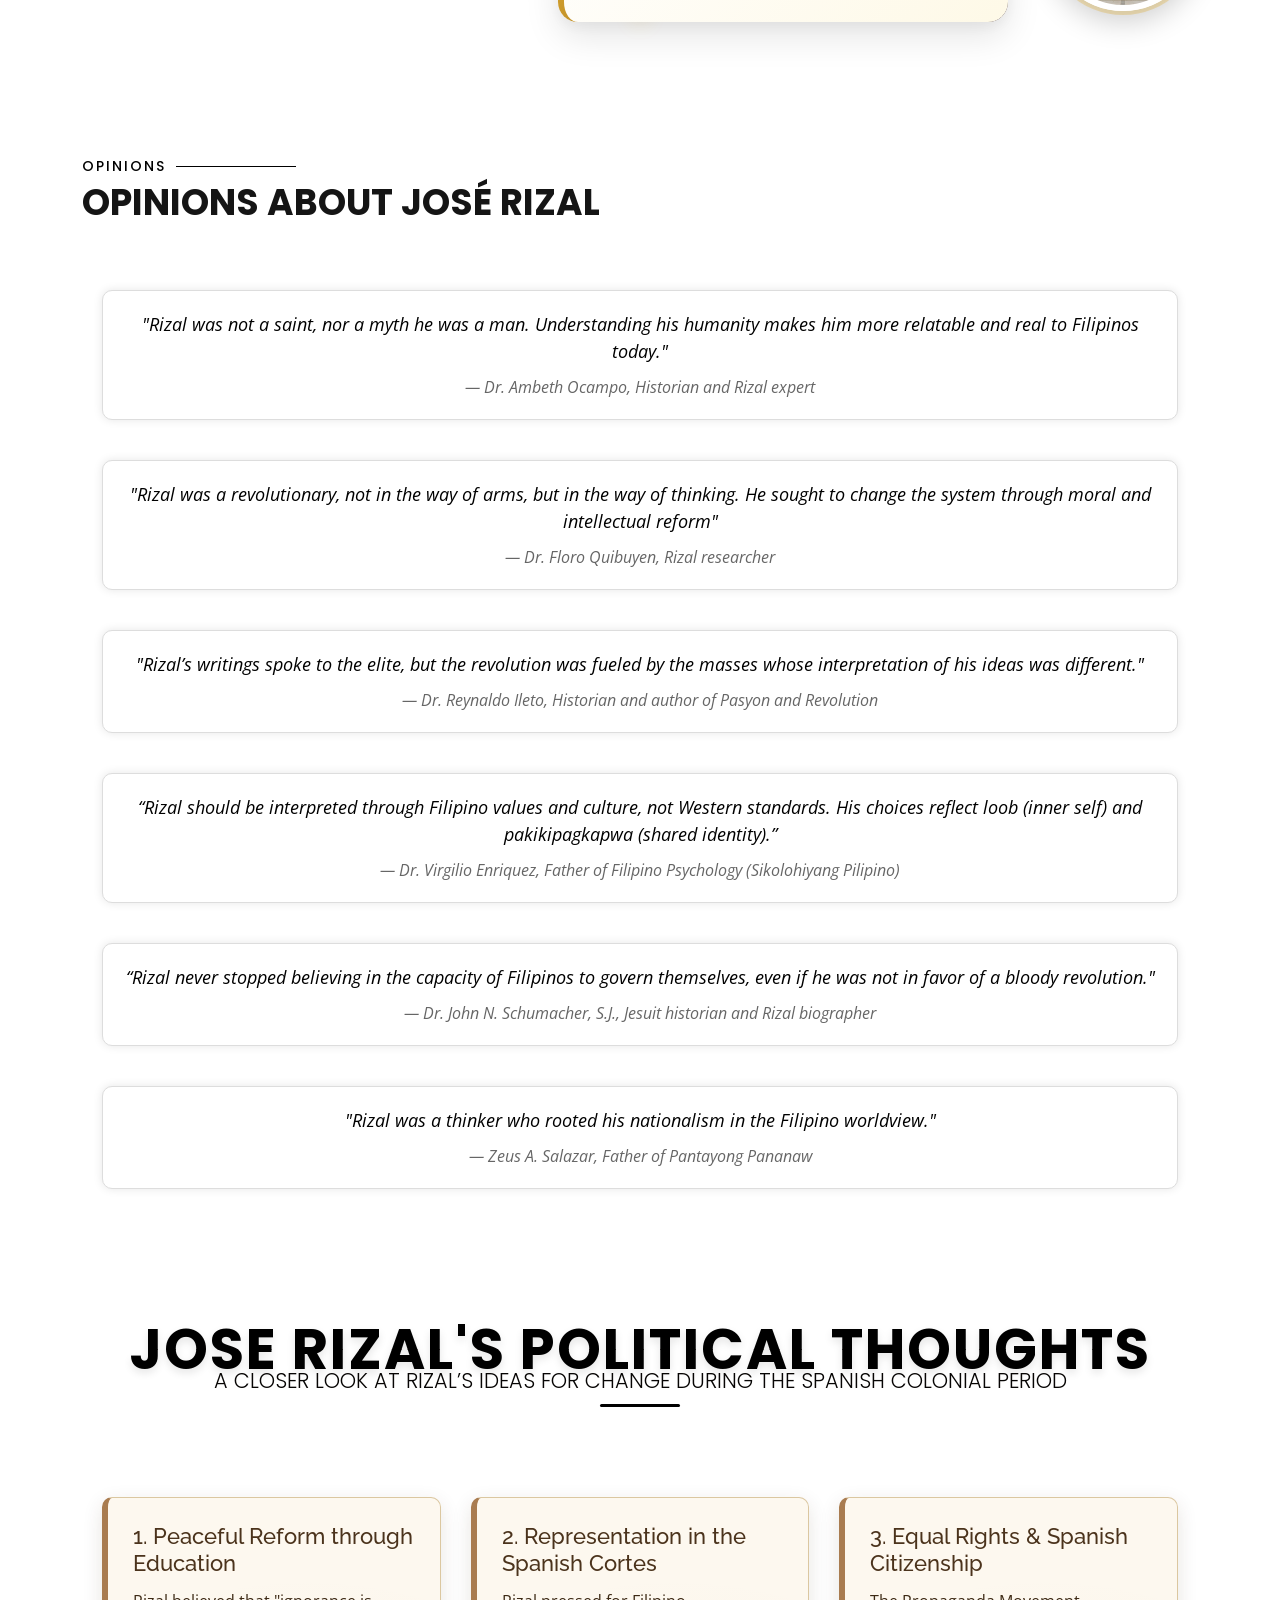
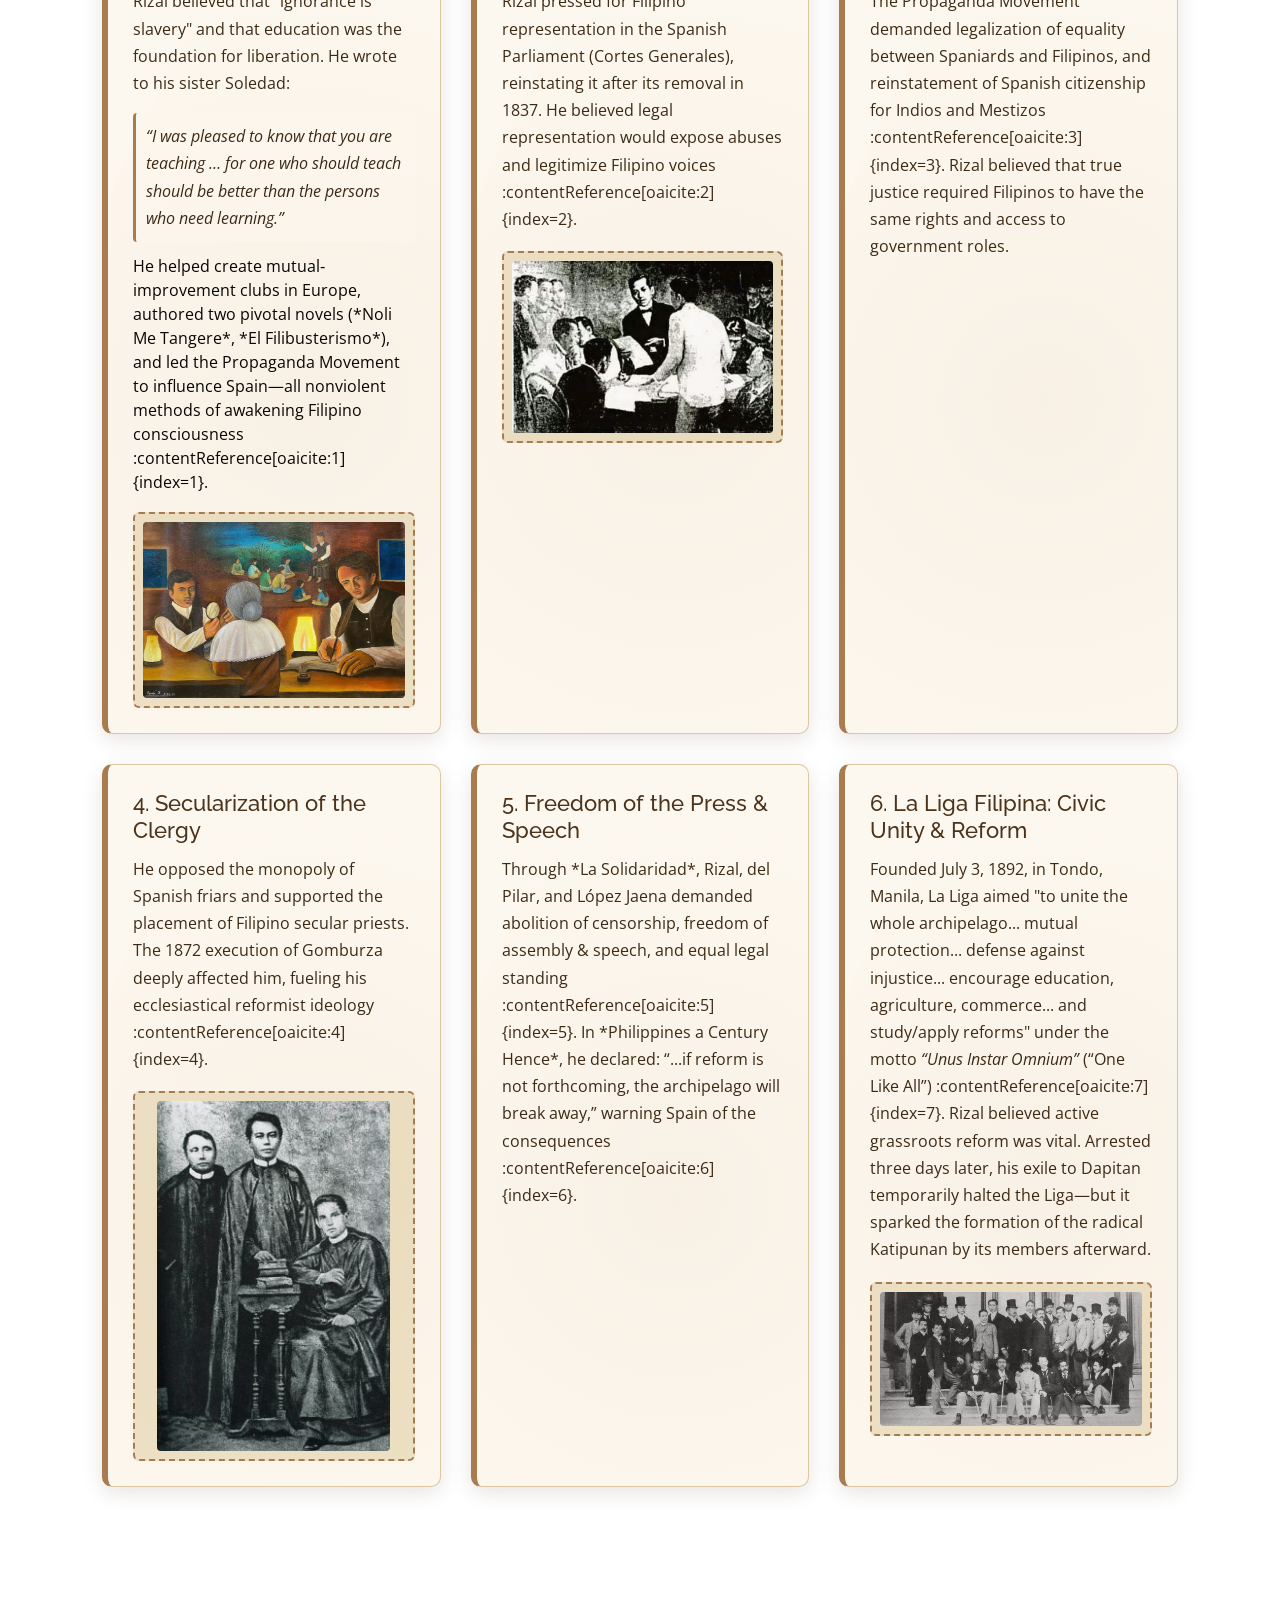
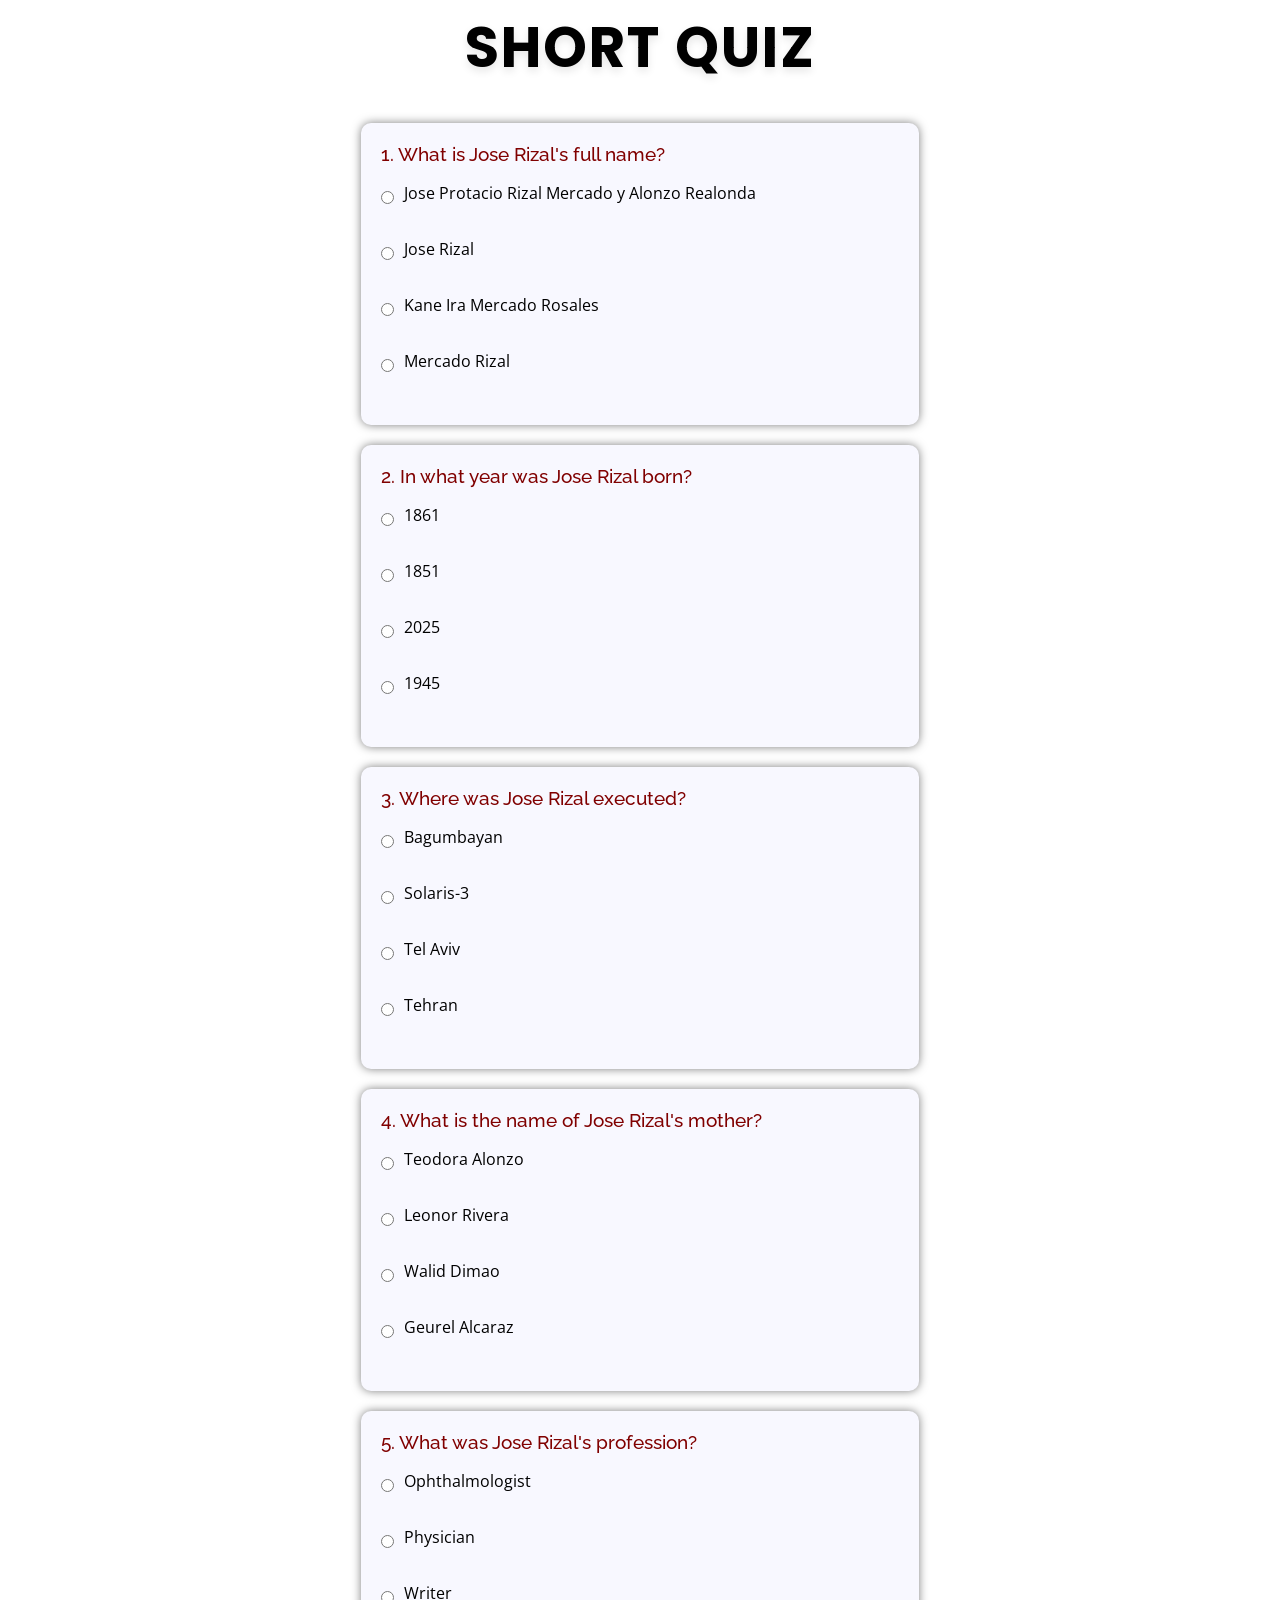
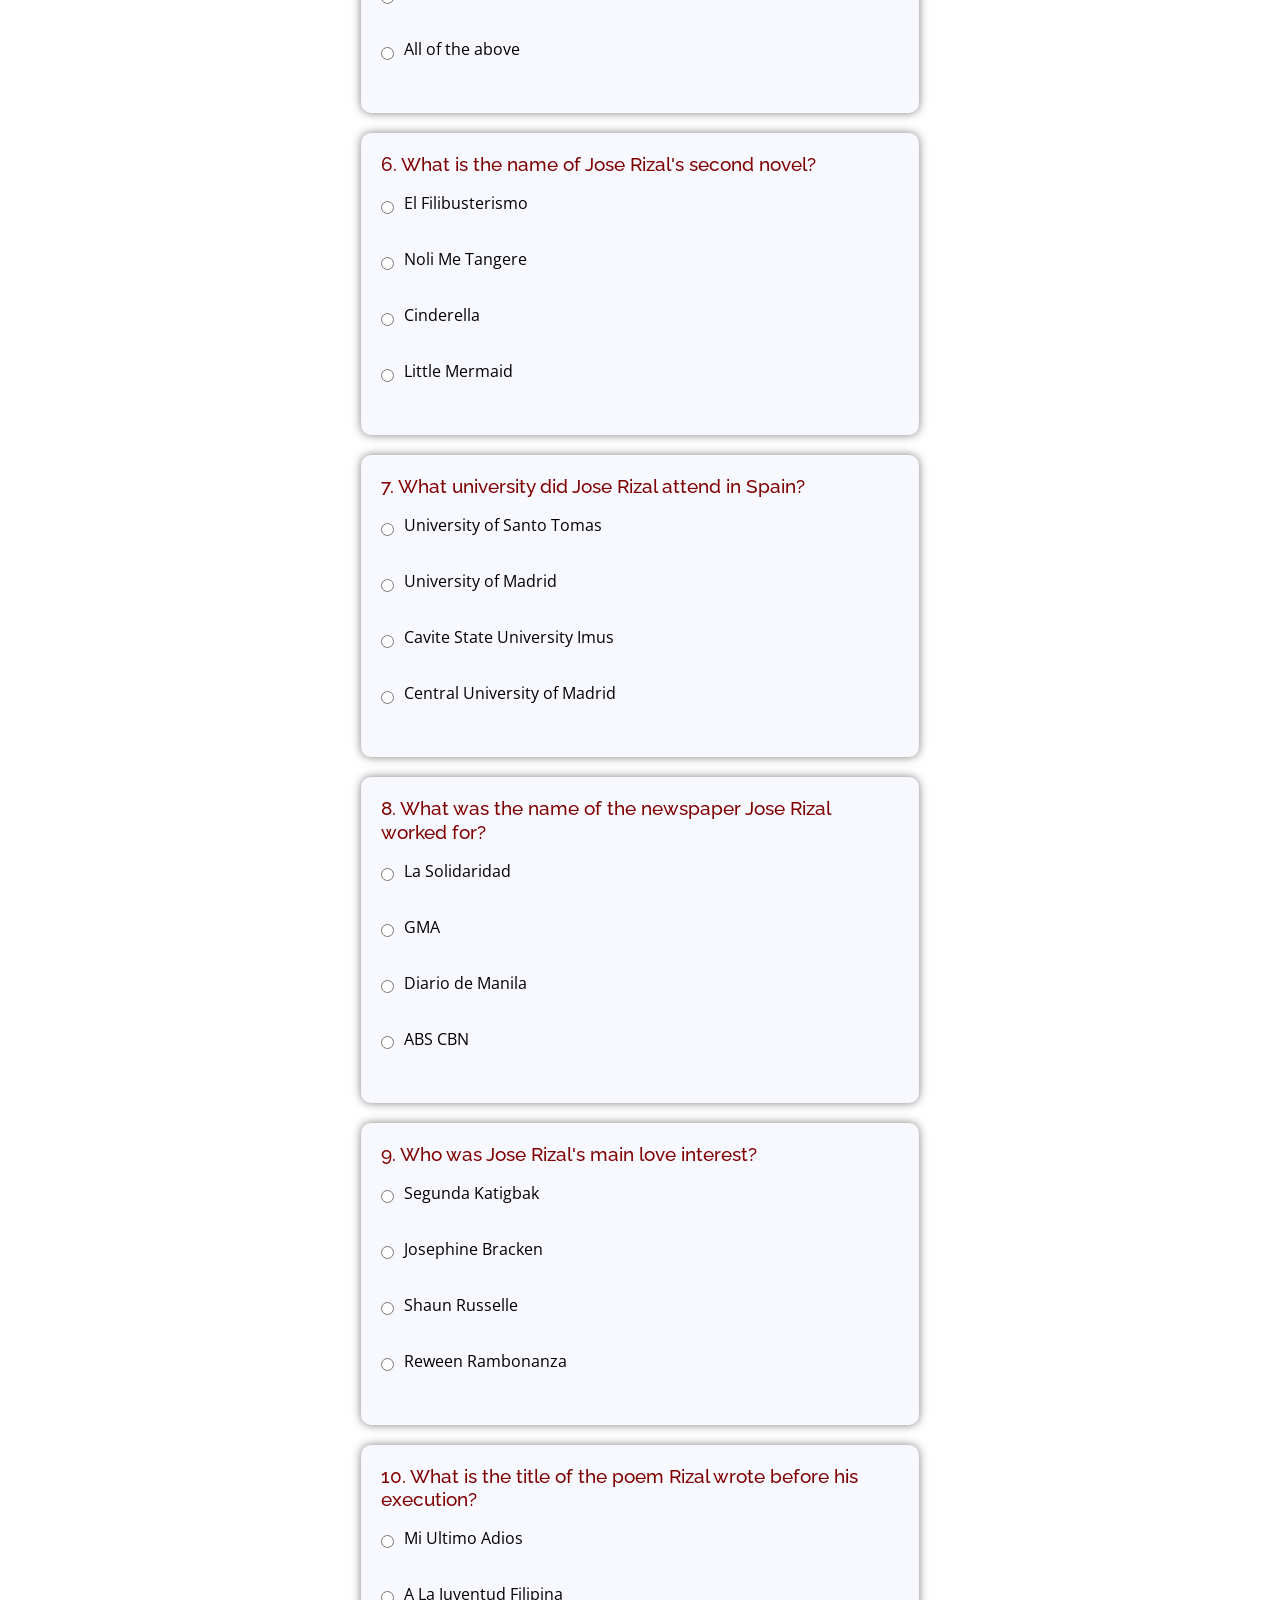
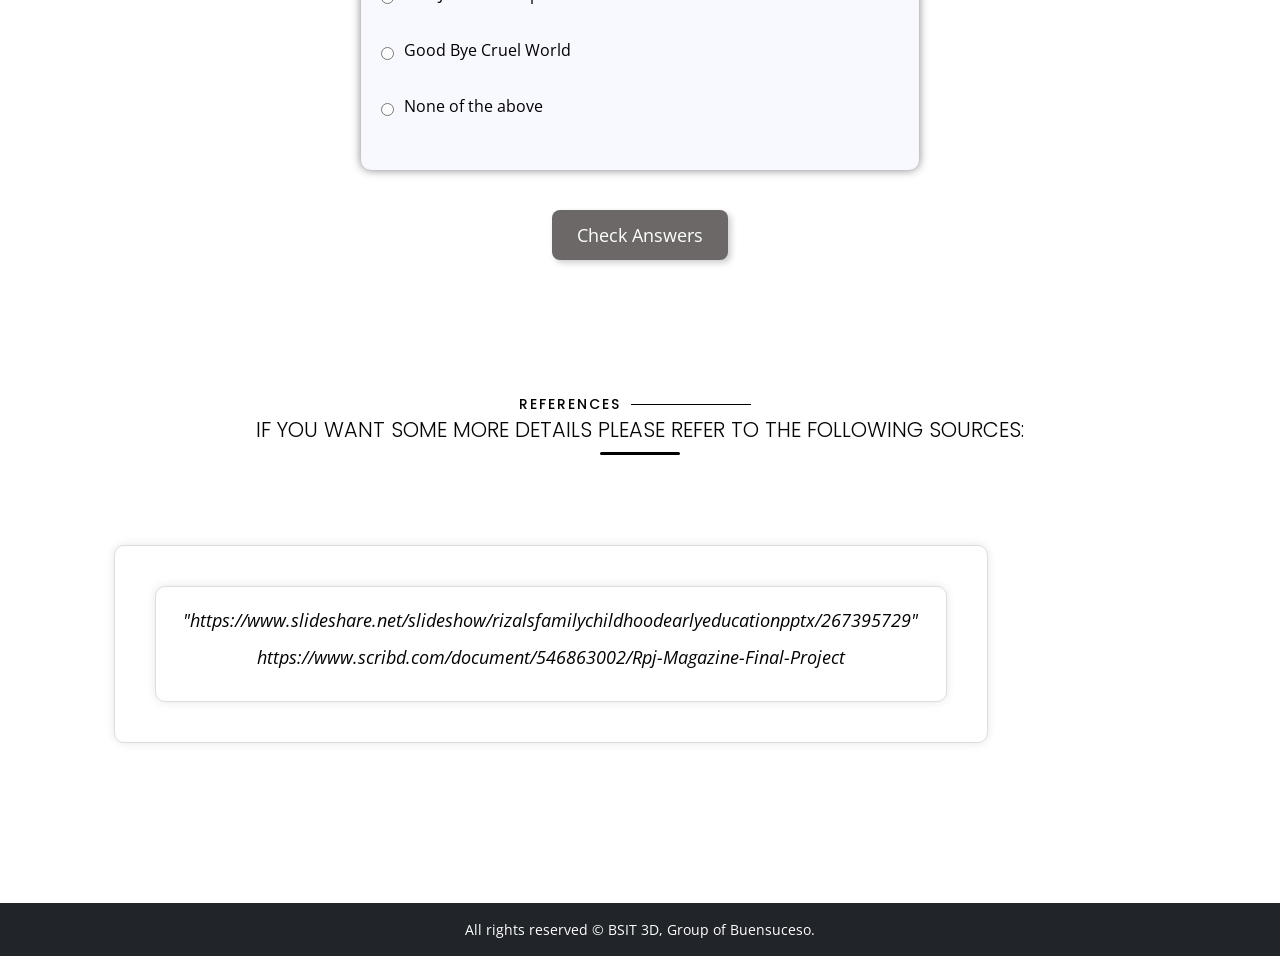
==== commit c1e57692: "REFRERENCES ADDED - SHAUN" ====
--- a/index.html
+++ b/index.html
@@ -708,6 +708,25 @@
 <!-- ======= End of Interactive/Quiz Section ======= -->
 
 <!-- ======= Reference Section ======= -->
+<section id="interview-opinions" class="interview-opinions">
+    <div class="container" data-aos="fade-up">
+
+      <div class="section-title">
+        <h2>References</h2>
+        <p>If you want some more details please refer to the following sources: </p>
+      </div>
+
+
+      <div class="quotes2">
+        <div class="quote">
+          <p>"https://www.slideshare.net/slideshow/rizalsfamilychildhoodearlyeducationpptx/267395729"</p>
+          <P>https://www.scribd.com/document/546863002/Rpj-Magazine-Final-Project</P>
+        </div>
+      </div>
+
+
+
+
 
 <!-- ======= End of Reference Section Code Here ======= -->
 
--- a/assets/css/style.css
+++ b/assets/css/style.css
@@ -1966,3 +1966,92 @@
     padding: 0 2px;
   }
 }
+
+/* Responsive: Fix section title overlap on small screens */
+@media (max-width: 600px) {
+  .timeline-section .section-title h6,
+  .quiz-title h6 {
+    font-size: 1.5rem !important;
+    text-align: center;
+    line-height: 1.2;
+    margin-bottom: 8px;
+    word-break: break-word;
+  }
+  .timeline-section .section-title p,
+  .quiz-title p {
+    font-size: 1rem !important;
+    text-align: center;
+    line-height: 1.3;
+    margin-bottom: 0;
+    padding: 0 8px;
+  }
+  .timeline-section .section-title,
+  .quiz-title {
+    padding-left: 8px;
+    padding-right: 8px;
+  }
+}
+
+@media (max-width: 1024px) {
+  .timeline-section .section-title h6,
+  .quiz-title h6 {
+    font-size: 2rem !important;
+    line-height: 1.2 !important;
+    word-break: break-word;
+    white-space: normal;
+    text-align: center;
+    margin-bottom: 10px;
+    padding: 0 8px;
+  }
+  .timeline-section .section-title h2,
+  .quiz-title h2 {
+    font-size: 1.2rem !important;
+    line-height: 1.2 !important;
+    word-break: break-word;
+    white-space: normal;
+    text-align: center;
+    margin-bottom: 8px;
+    padding: 0 8px;
+  }
+  .timeline-section .section-title p,
+  .quiz-title p {
+    font-size: 1rem !important;
+    line-height: 1.3;
+    text-align: center;
+    margin-bottom: 0;
+    padding: 0 8px;
+  }
+  .timeline-section .section-title,
+  .quiz-title {
+    padding-left: 8px;
+    padding-right: 8px;
+  }
+}
+
+.quotes2 {
+  display: flex;
+  flex-wrap: wrap;
+  justify-content: center;
+  margin: 20px;
+  padding: 20px;
+  background-color: #fff;
+  border: 1px solid #ddd;
+  border-radius: 10px;
+  box-shadow: 0 0 10px rgba(0, 0, 0, 0.1);
+  width: 80%;
+  transition: all 0.3s ease-in-out;
+  align-self: center;
+}
+
+/* Individual quote styling */
+.quote {
+  width: 100%;
+  text-align: center;
+}
+
+.quote p {
+  font-size: 18px;
+  font-style: italic;
+  margin-bottom: 10px;
+  transition: color 0.3s ease-in-out;
+}
